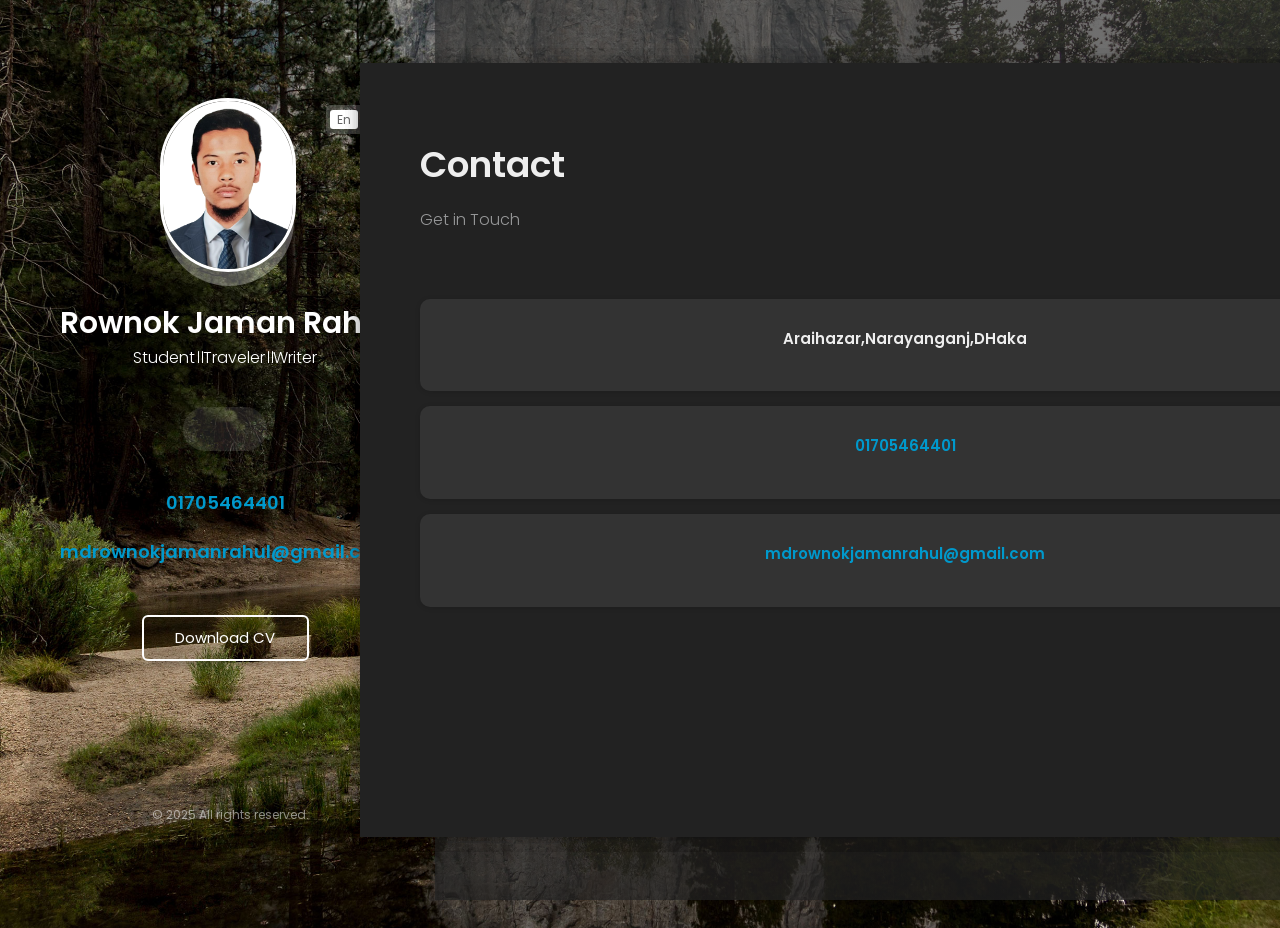
==== index.html @ a985947c "index.html" ====
<!DOCTYPE html>
<html lang="en" class="no-js">
<head>
    <meta charset="UTF-8" />
    <meta http-equiv="X-UA-Compatible" content="IE=edge"> 
    <title>Md Rownok Jaman Rahul</title>
    <meta name="viewport" content="width=device-width, initial-scale=1, maximum-scale=1" />
    <meta name="description" content="CVup - Resume / CV / vCard Template" />
    <meta name="keywords" content="vcard, resposnive, retina, resume, jquery, css3, bootstrap, Material CV, portfolio" />
    <meta name="author" content="lmpixels" />
    <link rel="shortcut icon" href="img/main_photo.jpg">


    <link rel="stylesheet" href="css/reset.css" type="text/css">
    <link rel="stylesheet" href="css/bootstrap-grid.min.css" type="text/css">
    <link rel="stylesheet" href="css/owl.carousel.css" type="text/css">
    <link rel="stylesheet" href="css/magnific-popup.css" type="text/css">
    <link rel="stylesheet" href="css/main.css" type="text/css">
    <link rel="stylesheet" href="css/animations.css" type="text/css">
  </head>

  <body>
    <!-- Animated Background -->
    <div class="lm-animated-bg" style="background-image: url(img/main_bg_3.jpg);"></div>
    <!-- /Animated Background -->

    <!-- Loading animation -->
    <div class="preloader">
      <div class="preloader-animation">
        <div class="dot dot-1"></div>
        <div class="dot dot-2"></div>
        <div class="dot dot-3"></div>
      </div>
      <svg xmlns="http://www.w3.org/2000/svg" version="1.1">
        <defs>
          <filter id="goo">
            <feGaussianBlur in="SourceGraphic" stdDeviation="10" result="blur" />
            <feColorMatrix in="blur" values="1 0 0 0 0  0 1 0 0 0  0 0 1 0 0  0 0 0 21 -7"/>
          </filter>
        </defs>
      </svg>
    </div>
    <!-- /Loading animation -->

    <div class="half-bg"></div>

    <div class="page">
      <div class="page-content">

          <header id="site_header" class="header mobile-menu-hide">
            <div class="header-content">
              <div class="header-lng">
                <ul>
                  <li>
                    <a href="#" class="active">En</a>
                  </li>
                  <li>
                    <a href="#">Fr</a>
                  </li>
                </ul>
              </div>
              <div class="header-photo">
                <img src="img/main_photo.jpg" alt="Alex Smith">
              </div>
              <div class="header-titles">
                <h2>Rownok Jaman Rahul</h2>
                <h4>Student।।Traveler।।Writer </h4>
              </div>
            </div>

            <ul class="main-menu">
              <li>
                <a href="#about-me" class="nav-anim">
                  <span class="menu-icon lnr lnr-user"></span>
                  <span class="link-text">About Me</span>
                </a>
              </li>
              <li>
                <a href="#resume" class="nav-anim">
                  <span class="menu-icon lnr lnr-graduation-hat"></span>
                  <span class="link-text">Resume</span>
                </a>
              </li>
              <li>
                <a href="#portfolio" class="nav-anim">
                  <span class="menu-icon lnr lnr-briefcase"></span>
                  <span class="link-text">Portfolio</span>
                </a>
              </li>
              <li>
                <a href="#blog" class="nav-anim">
                  <span class="menu-icon lnr lnr-book"></span>
                  <span class="link-text">Blog</span>
                </a>
              </li>
              <li>
                <a href="#contact" class="nav-anim">
                  <span class="menu-icon lnr lnr-envelope"></span>
                  <span class="link-text">Contact</span>
                </a>
              </li>
            </ul>

            <div class="social-links">
              <ul>
             <!--  <li><a href="#" target="_blank"><i class="fab fa-twitter"></i></a></li> -->
              <!--  <li><a href="#" target="_blank"><i class="fab fa-linkedin-in"></i></a></li -->
                <li><a href="https://www.facebook.com/mdrownokjamanrahul/" target="_blank"><i class="fab fa-facebook-f"></i></a></li>
                <li><a href="https://www.instagram.com/mdrownokjamanrahul/" target="_blank"><i class="fab fa-instagram"></i></a></li>
              </ul>
            </div>

            <div class="info-list">
              <ul>
                <li>
                <h4><a href="tel:+8801705464401">01705464401</a></h4>

                </li>

                <li>
                  <h4><a href="mailto:mdrownokjamanrahul@gmail.com">mdrownokjamanrahul@gmail.com</a></h4>
                </li>
              </ul>
            </div>

            <div class="header-buttons">
              <a href="https://drive.google.com/file/d/1TTxGotwE-aGkTtwkKngeEOWe4KQcLcqv/view?usp=sharing" target="_blank" class="btn btn-primary">Download CV</a>
            </div>

            <div class="copyrights">© 2025 All rights reserved.</div>
          </header>

          <!-- Mobile Navigation -->
          <div class="menu-toggle">
            <span></span>
            <span></span>
            <span></span>
          </div>
          <!-- End Mobile Navigation -->

          <!-- Arrows Nav -->
          <div class="lmpixels-arrows-nav">
            <div class="lmpixels-arrow-right"><i class="lnr lnr-chevron-right"></i></div>
            <div class="lmpixels-arrow-left"><i class="lnr lnr-chevron-left"></i></div>
          </div>
          <!-- End Arrows Nav -->

          <div class="content-area">
            <div class="animated-sections">

              <!-- About Me Subpage -->
              <section data-id="about-me" class="animated-section">
                <div class="section-content">

                  <div class="row flex-v-align">
                      <div class="col-sm-12 col-md-6 col-lg-6">
                        <div class="home-text hp-left">

                          <div class="owl-carousel text-rotation">                                    
                            <div class="item">
                              <h4>Web Designer</h4>
                            </div>
                            <div class="item">
                              <h4>Backend Developer</h4>
                            </div>
                            <div class="item">
                              <h4>Traveler</h4>
                            </div>
                          </div>

                          <h1>Md Rownok Jaman Rahul</h1>
                          <p>"I am Rahul, a student and a passionate web developer.My ambition is to become a software engineer with a strong foundation in Artificial Intelligence. I aim to use my skills for real-world impact, specifically in the healthcare sector. My father is the managing director of a hospital, and it is my dream to develop this hospital technologically.</p>
                          
                          <div class="home-buttons">
                            <a href="https://drive.google.com/file/d/1TTxGotwE-aGkTtwkKngeEOWe4KQcLcqv/view?usp=sharing" target="_blank" class="btn btn-primary">Download CV</a>
                            <a href="#contact" target="_self" class="btn btn-secondary">Contact</a>
                          </div>
                        </div>
                      </div>

                      <div class="col-sm-12 col-md-6 col-lg-6">
                          <div class="home-photo">
                              <div class="hp-inner" style="background-image: url(img/main_photo_1.jpg);" ></div>
                          </div>
                      </div>
                  </div>

                  <div class="white-space-70"></div>

                  <!-- Fun Facts -->
               <!--  <div class="row">
                    <div class="col-xs-12 col-sm-4">
                      <div class="fun-fact gray-default">
                        <i class="lnr lnr-heart"></i>
                        <h4>Happy Clients</h4>
                        <span class="fun-fact-block-value">578</span>
                        <span class="fun-fact-block-text"></span>
                      </div>
                    </div>

                    <div class="col-xs-12 col-sm-4">
                      <div class="fun-fact gray-default">
                        <i class="lnr lnr-clock"></i>
                        <h4>Working Hours</h4>
                        <span class="fun-fact-block-value">4,780</span>
                        <span class="fun-fact-block-text"></span>
                      </div>
                    </div>

                    <div class="col-xs-12 col-sm-4 ">
                      <div class="fun-fact gray-default">
                        <i class="lnr lnr-star"></i>
                        <h4>Awards Won</h4>
                        <span class="fun-fact-block-value">15</span>
                        <span class="fun-fact-block-text"></span>
                      </div>
                    </div>
                  </div>--> 
                  <!-- End of Fun Facts -->



                  <div class="white-space-70"></div>

                  <!-- Services -->
                  <div class="row">
                    <div class="col-xs-12 col-sm-12">
                      <div class="block-title">
                        <h3>What I Do</h3>
                      </div>
                    </div>
                  </div>

                  <div class="row">
                    <div class="col-xs-12 col-sm-6">
                      <div class="col-inner">
                        <div class="info-list-w-icon">
                          <div class="info-block-w-icon">
                            <div class="ci-icon">
                              <i class="lnr lnr-store"></i>
                            </div>
                            <div class="ci-text">
                              <h4>System Development</h4>
                              <p> I develop secure and scalable systems and applications that improve efficiency and performance. From backend logic to system architecture, I focus on building reliable solutions that support modern digital services.</p>
                            </div>
                          </div>
                          <div class="info-block-w-icon">
                            <div class="ci-icon">
                              <i class="lnr lnr-laptop-phone"></i>
                            </div><div class="ci-text">
                              <h4>Web Design</h4>
                              <p>  I design modern, responsive, and creative websites that work perfectly on all devices. My focus is on clean UI/UX to make websites both attractive and easy to use.</p>
                            </div>
                          </div>
                        </div>
                      </div>
                    </div>

                    <div class="col-xs-12 col-sm-6">
                      <div class="col-inner">
                        <div class="info-list-w-icon">
                          <div class="info-block-w-icon">
                            <div class="ci-icon">
                              <i class="lnr lnr-pencil"></i>
                            </div>
                            <div class="ci-text">
                              <h4>IoT Medical Device Development</h4>
                              <p>I focus on IoT-based healthcare innovation, aiming to develop smart pathology and laboratory devices for hospitals. These systems are designed to monitor, collect, and transmit medical data efficiently, helping improve diagnostic accuracy and healthcare services.</p>
                            </div>
                          </div>
                          <div class="info-block-w-icon">
                            <div class="ci-icon">
                              <i class="lnr lnr-flag"></i>
                            </div><div class="ci-text">
                              <h4>Management</h4>
                              <p> I provide efficient project and business management support to ensure smooth workflows and consistent growth. My approach is organized, goal-oriented, and tailored to achieve results.</p>
                            </div>
                          </div>
                        </div>
                      </div>
                    </div>
                  </div>
                  <!-- End of Services -->

                 <div class="white-space-50"></div> 

                  <!-- Testimonials -->
                 <!-- <div class="row">
                   <div class="col-xs-12 col-sm-12">
                      <div class="block-title">
                        <h3>Testimonials</h3>
                      </div>
                    </div>
                  </div> -->

                  <div class="row">
                    <div class="col-xs-12 col-sm-12">
                      <div class="testimonials owl-carousel">
                        <!-- Testimonial 1 -->
                         <div class="testimonial">
                        <!--  <div class="img">
                            <img src="img/testimonials/testimonial-1.jpg" alt="Alex Smith">
                          </div>
                          <div class="text">
                            <p>Vivamus at molestie dui, eu ornare orci. Curabitur vel egestas dolor. Nulla condimentum nunc sit amet urna tempus finibus. Duis mollis leo id ligula pellentesque, at vehicula dui ultrices.</p>
                          </div>-->

                          <div class="author-info">
                         <!-- <h4 class="author">Julia Hickman</h4>
                            <h5 class="company">Omni Source</h5>-->
                            <div class="icon">
                           <!--   <i class="fas fa-quote-right"></i>-->
                            </div> 
                          </div>
                        </div>
                        <!-- End of Testimonial 1 -->

                        <!-- Testimonial 2 -->
                       <div class="testimonial">
                        <!--  <div class="img">
                            <img src="img/testimonials/testimonial-2.jpg" alt="Alex Smith">
                          </div>
                          <div class="text">
                            <p>Vivamus at molestie dui, eu ornare orci. Curabitur vel egestas dolor. Nulla condimentum nunc sit amet urna tempus finibus. Duis mollis leo id ligula pellentesque, at vehicula dui ultrices.</p>
                          </div> -->

                          <div class="author-info">
                          <!--  <h4 class="author">Robert Watkins</h4>
                            <h5 class="company">Endicott Shoes</h5>-->
                            <div class="icon">
                            <!--   <i class="fas fa-quote-right"></i> -->
                            </div>
                          </div>
                        </div>
                        <!-- End of Testimonial 2 -->

                        <!-- Testimonial 3 -->
                       <div class="testimonial">
                        <!--  <div class="img">
                            <img src="img/testimonials/testimonial-3.jpg" alt="Alex Smith">
                          </div>
                          <div class="text">
                            <p>Vivamus at molestie dui, eu ornare orci. Curabitur vel egestas dolor. Nulla condimentum nunc sit amet urna tempus finibus. Duis mollis leo id ligula pellentesque, at vehicula dui ultrices.</p>
                          </div>-->

                          <div class="author-info">
                          <!-- <h4 class="author">Kristin Carroll</h4>
                            <h5 class="company">Helping Hand</h5>-->
                            <div class="icon">
                           <!--   <i class="fas fa-quote-right"></i> -->
                            </div>
                          </div>
                        </div>
                        <!-- End of Testimonial 3 -->
                      </div>
                    </div>
                  </div>
                  <!-- End of Testimonials -->

                  <div class="white-space-70"></div>

                  <!-- Clients -->
                  <!--   <div class="row">
                    <div class="col-xs-12 col-sm-12">
                      <div class="block-title">
                        <h3>Cilents</h3>
                      </div>
                    </div>
                  </div>

                  <div class="row">
                    <div class="col-xs-12 col-sm-12">
                      <div class="clients owl-carousel">
                        
                        <div class="client-block">
                          <a href="#" target="_blank" title="Logo">
                            <img src="img/clients/client-1.png" alt="Logo">
                          </a>
                        </div>

                        <div class="client-block">
                          <a href="#" target="_blank" title="Logo">
                            <img src="img/clients/client-2.png" alt="Logo">
                          </a>
                        </div>

                        <div class="client-block">
                          <a href="#" target="_blank" title="Logo">
                            <img src="img/clients/client-3.png" alt="Logo">
                          </a>
                        </div>

                        <div class="client-block">
                          <a href="#" target="_blank" title="Logo">
                            <img src="img/clients/client-4.png" alt="Logo">
                          </a>
                        </div>

                        <div class="client-block">
                          <a href="#" target="_blank" title="Logo">
                            <img src="img/clients/client-5.png" alt="Logo">
                          </a>
                        </div>

                        <div class="client-block">
                          <a href="#" target="_blank" title="Logo">
                            <img src="img/clients/client-6.png" alt="Logo">
                          </a>
                        </div>

                        <div class="client-block">
                          <a href="#" target="_blank" title="Logo">
                            <img src="img/clients/client-7.png" alt="Logo">
                          </a>
                        </div>
  
                      </div>
                    </div>
                  </div>-->
                  <!-- End of Clients -->

                  <div class="white-space-70"></div>

                  <!-- Pricing -->
                   <!--    <div class="row">
                    <div class="col-xs-12 col-sm-12">

                      <div class="block-title">
                        <h3>Pricing</h3>
                      </div>
                    </div>
                  </div>

                  <div class="row">
                    <div class=" col-xs-12 col-sm-12 ">
                      <div class="fw-pricing clearfix row">
                        
                        <div class="fw-package-wrap col-md-4 ">
                          <div class="fw-package">
                            <div class="fw-heading-row">
                              <span>Silver</span>
                            </div>
                            
                            <div class="fw-pricing-row">
                              <span>$64</span>
                              <small>per month</small>
                            </div>
                            
                            <div class="fw-button-row">
                              <a href="#" target="_self" class="btn btn-secondary">Free Trial</a>
                            </div>

                            <div class="fw-default-row">Lorem ipsum dolor</div>
                            <div class="fw-default-row">Pellentesque scelerisque</div>
                            <div class="fw-default-row">Morbi eu sagittis</div>
                          </div>
                        </div>
     
                        <div class="fw-package-wrap col-md-4 highlight-col">
                          <div class="fw-package">
                            <div class="fw-heading-row">
                              <span>Gold</span>
                            </div>
                            
                            <div class="fw-pricing-row">
                              <span>$128</span>
                              <small>per month</small>
                            </div>

                            <div class="fw-button-row">
                              <a href="#" target="_self" class="btn btn-primary">Free Trial</a>
                            </div>
                            
                            <div class="fw-default-row">Lorem ipsum dolor</div>
                            <div class="fw-default-row">Pellentesque scelerisque</div>
                            <div class="fw-default-row">Morbi eu sagittis</div>
                            <div class="fw-default-row">Donec non diam</div>
                            <div class="fw-default-row"></div>
                          </div>
                        </div>

                        <div class="fw-package-wrap col-md-4">
                          <div class="fw-package">
                            <div class="fw-heading-row">
                              <span>Platinum</span>
                            </div>
                            
                            <div class="fw-pricing-row">
                              <span>$256</span>
                              <small>per month</small>
                            </div>

                            <div class="fw-button-row">
                              <a href="#" target="_self" class="btn btn-secondary">Free Trial</a>
                            </div>
                            
                            <div class="fw-default-row">Lorem ipsum dolor</div>
                            <div class="fw-default-row">Pellentesque scelerisque</div>
                            <div class="fw-default-row">Morbi eu sagittis</div>
                            <div class="fw-default-row">Donec non diam</div>
                            <div class="fw-default-row">Fusce tempor magna</div>
                            <div class="fw-default-row"></div>
                          </div>
                        </div>

                      </div>
                    </div>
                  </div>-->
                  <!-- End of Pricing -->

                </div>
              </section>
              <!-- End of About Me Subpage -->

              <!-- Resume Subpage -->
              <section data-id="resume" class="animated-section">
                <div class="section-content">
                  <div class="page-title">
                    <h2>Resume</h2>
                    <h4>12 Years Study</h4>
                  </div>

                  <div class="row">
                    <div class="col-xs-12 col-sm-7">

                      <div class="block-title">
                        <h3>Education</h3>
                      </div>
                      
                <!--    <div class="timeline timeline-second-style clearfix">
                        <div class="timeline-item clearfix">
                          <div class="left-part">
                            <h5 class="item-period">2025</h5>
                            <span class="item-company">University of Dhaka </span>
                          </div>
                          <div class="divider"></div>
                          <div class="right-part">
                            <h4 class="item-title">Bachelor's (Honours)</h4>
                            <p>Department: Mass Communication and Journalism (19)<br>
                                                       Session:- 24-25<br>
                                                       Batch:- 104th</p>
                          </div>
                        </div>
                        </div>-->  

                       <div class="timeline timeline-second-style clearfix">
                        <div class="timeline-item clearfix">
                          <div class="left-part">
                            <h5 class="item-period">2024</h5>
                            <span class="item-company">Gopaldi Nazrul Islam Babu College</span>
                          </div>
                          <div class="divider"></div>
                          <div class="right-part">
                            <h4 class="item-title">Science</h4>
                            <p>Studying science at college has strengthened my dream of becoming a Computer Science Engineer. I want to use technology to solve real-world problems and create meaningful impact. My journey in science motivates me to pursue CSE and build innovative solutions for the future.</p>
                          </div>
                        </div>

                        <div class="timeline-item clearfix">
                          <div class="left-part">
                            <h5 class="item-period">2022</h5>
                            <span class="item-company">Kalagachia High School </span>
                          </div>
                          <div class="divider"></div>
                          <div class="right-part">
                            <h4 class="item-title">Science</h4>
                            <p>From my school days, I developed a deep passion for science. Exploring physics, chemistry, and biology inspired me to think critically and understand how the world works. Science taught me curiosity, problem-solving, and discipline—values that still drive me today.</p>
                          </div>
                        </div>
                      </div>

                      <div class="white-space-50"></div>

                     <!--    <div class="block-title">
                        <h3>Experience</h3>
                      </div>

                      <div class="timeline timeline-second-style clearfix">
                        <div class="timeline-item clearfix">
                          <div class="left-part">
                            <h5 class="item-period">2016 - Current</h5>
                            <span class="item-company">Google</span>
                          </div>
                          <div class="divider"></div>
                          <div class="right-part">
                            <h4 class="item-title">Lead Ui/Ux Designer</h4>
                            <p>Praesent dignissim sollicitudin justo, sed elementum quam lacinia quis. Phasellus eleifend tristique posuere. Sed vitae dui nec magna.</p>
                          </div>
                        </div>

                             <div class="timeline-item clearfix">
                             <div class="left-part">
                          <h5 class="item-period">2013 - 2016</h5>
                            <span class="item-company">Adobe</span>
                          </div>
                          <div class="divider"></div>
                          <div class="right-part">
                            <h4 class="item-title">Senior Ui/Ux Designer</h4>
                            <p>Maecenas tempus faucibus rutrum. Duis eu aliquam urna. Proin vitae nulla tristique, ornare felis id, congue libero. Nam volutpat euismod quam.</p>
                          </div>
                        </div>
                        
                        <div class="timeline-item clearfix">
                          <div class="left-part">
                            <h5 class="item-period">2011 - 2013</h5>
                            <span class="item-company">Google</span>
                          </div>
                          <div class="divider"></div>
                          <div class="right-part">
                            <h4 class="item-title">Junior Ui/Ux Designer</h4>
                            <p>Duis mollis nunc quis quam viverra venenatis. Nulla nulla arcu, congue vitae nunc ac, sodales ultricies diam. Nullam justo leo, tincidunt sit amet.</p>
                          </div>
                        </div>
                      </div>-->

                    </div>

                    <!-- Skills & Certificates -->
                    <div class="col-xs-12 col-sm-5">
                      <!-- Design Skills -->
                      <div class="block-title">
                        <h3>Design Skills</h3>
                      </div>

                      <div class="skills-info skills-second-style">
                        <!-- Skill 1 -->
                        <div class="skill clearfix">
                          <h4>Web Design</h4>
                          <div class="skill-value">95%</div>
                        </div>
                        <div class="skill-container skill-1">
                          <div class="skill-percentage"></div>
                        </div>
                        <!-- End of Skill 1 -->
                        
                        <!-- Skill 2 -->
                        <div class="skill clearfix">
                          <h4>Print Design</h4>
                          <div class="skill-value">65%</div>
                        </div>
                        <div class="skill-container skill-2">
                          <div class="skill-percentage"></div>
                        </div>
                        <!-- End of Skill 2 -->
                        
                        <!-- Skill 3 -->
                        <div class="skill clearfix">
                          <h4>Logo Design</h4>
                          <div class="skill-value">80%</div>
                        </div>
                        <div class="skill-container skill-3">
                          <div class="skill-percentage"></div>
                        </div>
                        <!-- End of Skill 3 -->
                        
                        <!-- Skill 4 -->
                        <div class="skill clearfix">
                          <h4>Graphic Design</h4>
                          <div class="skill-value">90%</div>
                        </div>
                        <div class="skill-container skill-4">
                          <div class="skill-percentage"></div>
                        </div>
                        <!-- End of Skill 4 -->

                      </div>
                      <!-- End of Design Skills -->

                      <div class="white-space-10"></div>

                      <!-- Coding Skills -->
                      <div class="block-title">
                        <h3>Coding Skills</h3>
                      </div>

                      <div class="skills-info skills-second-style">
                        <!-- Skill 5 -->
                        <div class="skill clearfix">
                          <h4>JavaScript</h4>
                          <div class="skill-value">95%</div>
                        </div>
                        <div class="skill-container skill-5">
                          <div class="skill-percentage"></div>
                        </div>
                        <!-- End of Skill 5 -->

                        <!-- Skill 6 -->
                        <div class="skill clearfix">
                          <h4>PHP</h4>
                          <div class="skill-value">85%</div>
                        </div>
                        <div class="skill-container skill-6">
                          <div class="skill-percentage"></div>
                        </div>
                        <!-- End of Skill 6 -->
                        
                        <!-- Skill 7 -->
                        <div class="skill clearfix">
                          <h4>HTML/CSS</h4>
                          <div class="skill-value">100%</div>
                        </div>
                        <div class="skill-container skill-7">
                          <div class="skill-percentage"></div>
                        </div>
                        <!-- End of Skill 7 -->
                        
                        <!-- Skill 8 -->
                        <div class="skill clearfix">
                          <h4>Smarty/Twig</h4>
                          <div class="skill-value">75%</div>
                        </div>
                        <div class="skill-container skill-8">
                          <div class="skill-percentage"></div>
                        </div>
                        <!-- End of Skill 8 -->

                        <!-- Skill 9 -->
                        <div class="skill clearfix">
                          <h4>Perl</h4>
                          <div class="skill-value">90%</div>
                        </div>
                        <div class="skill-container skill-9">
                          <div class="skill-percentage"></div>
                        </div>
                        <!-- End of Skill 9 -->
                      </div>
                      <!-- End of Coding Skills -->

                      <div class="white-space-10"></div>

                      <!-- Knowledges -->
                      <div class="block-title">
                        <h3>Knowledges</h3>
                      </div>

                      <ul class="knowledges">
                        <li>Marketing</li>
                        <li>Print</li>
                        <li>Digital Design</li>
                        <li>Social Media</li>
                        <li>Time Management</li>
                        <li>Communication</li>
                        <li>Problem-Solving</li>
                        <li>Social Networking</li>
                        <li>Flexibility</li>
                      </ul>
                      <!-- End of Knowledges -->
                    </div>
                    <!-- End of Skills & Certificates -->
                  </div>

                  <div class="white-space-50"></div>

                  <!-- Certificates -->
                  <div class="row">
                    <div class="col-xs-12 col-sm-12">
                      <div class="block-title">
                        <h3>Certificates</h3>
                      </div>
                    </div>
                  </div>
                  
                  <div class="row">
                    <!-- Certificate 1 -->
                    <div class="col-xs-12 col-sm-6">
                      <div class="certificate-item clearfix">
                        <div class="certi-logo">
                          <img src="img/clients/client-1.png" alt="logo">
                        </div>
                        
                        <div class="certi-content">
                          <div class="certi-title">
                            <h4>Higher Secondary School Certificate</h4>
                          </div>
                          <div class="certi-id">
                            <span>Roll: XXXX</span><br>
                            <span>Reg : XXXX</span>
                          </div>
                          <div class="certi-date">
                            <span>19 December 2024</span>
                          </div>
                          <div class="certi-company">
                            <span></span>
                          </div>
                        </div>
                      </div>
                    </div>
                    <!-- End of Certificate 1 -->

                    <!-- Certificate 2 -->
                    <div class="col-xs-12 col-sm-6">
                      <div class="certificate-item clearfix">
                        <div class="certi-logo">
                          <img src="img/clients/client-1.png" alt="logo">
                        </div>
                        
                        <div class="certi-content">
                          <div class="certi-title">
                            <h4>Secondary School Certificate</h4>
                          </div>
                          <div class="certi-id">
                            <span>Roll: XXXX</span><br>
                            <span>Reg : XXXX</span>
                          </div>
                          <div class="certi-date">
                            <span>19 April 2022</span>
                          </div>
                          <div class="certi-company">
                            <span></span>
                          </div>
                        </div>
                      </div>
                    </div>
                    <!-- End of Certificate 2 -->

                  </div>
                  <!-- End of Certificates -->
                </div>
              </section>
              <!-- End of Resume Subpage -->

              <!-- Portfolio Subpage -->
              <section data-id="portfolio" class="animated-section">
                <div class="section-content">
                  <div class="page-title">
                    <h2>Portfolio</h2>
                    <h4>My Best Works</h4>
                  </div>

                  <div class="row">
                    <div class="col-xs-12 col-sm-12">
                      <!-- Portfolio Content -->
                      <div class="portfolio-content">

                    <!--    <ul class="grid-filters portfolio-filters">
                          <li class="active">
                            <a class="filter btn btn-sm btn-link" data-filter=".category_all">All</a>
                          </li>
                          <li>
                            <a class="filter btn btn-sm btn-link" data-filter=".category_detailed">Detailed</a>
                          </li>
                          <li>
                            <a class="filter btn btn-sm btn-link" data-filter=".category_mockups">Mockups</a>
                          </li>
                          <li>
                            <a class="filter btn btn-sm btn-link" data-filter=".category_soundcloud">SoundCloud</a>
                          </li>
                          <li>
                            <a class="filter btn btn-sm btn-link" data-filter=".category_vimeo-videos">Vimeo Videos</a>
                          </li>
                          <li>
                            <a class="filter btn btn-sm btn-link" data-filter=".category_youtube-videos">YouTube Videos</a>
                          </li>
                        </ul>  -->

                        <!-- Portfolio Grid -->
                        <div class="portfolio-grid two-columns">
                          
                          <figure class="item lbaudio category_all category_soundcloud">
                            <div class="portfolio-item-img">
                              <img src="img/portfolio/1.jpg" alt="SoundCloud Audio" title="" />
                              <a href="https://w.soundcloud.com/player/?url=https%3A//api.soundcloud.com/tracks/221650664&amp;color=%23ff5500&amp;auto_play=false&amp;hide_related=false&amp;show_comments=true&amp;show_user=true&amp;show_reposts=false&amp;show_teaser=true&amp;visual=true" class="lightbox mfp-iframe"></a>
                            </div>

                            <i class="fa fa-volume-up"></i>
                            <h4 class="name"><span>SoundCloud</span> Audio</h4>
                            <span class="category">SoundCloud</span>
                          </figure>

                          <figure class="item standard category_all category_detailed">
                            <div class="portfolio-item-img">
                              <img src="img/portfolio/2.jpg" alt="Media Project 2" title="" />
                              <a href="portfolio-1.html" class="ajax-page-load"></a>
                            </div>

                            <i class="far fa-file-alt"></i>
                            <h4 class="name"><span>Detailed</span> Project 2</h4>
                            <span class="category">Detailed</span>
                          </figure>

                          <figure class="item lbvideo category_all category_vimeo-videos">
                            <div class="portfolio-item-img">
                              <img src="img/portfolio/3.jpg" alt="Vimeo Video 1" title="" />
                              <a href="https://player.vimeo.com/video/158284739" class="lightbox mfp-iframe"></a>
                            </div>

                            <i class="fas fa-video"></i>
                            <h4 class="name"><span>Vimeo</span> Video 1</h4>
                            <span class="category">Vimeo Videos</span>
                          </figure>

                          <figure class="item standard category_all category_detailed">
                            <div class="portfolio-item-img">
                              <img src="img/portfolio/4.jpg" alt="Media Project 1" title="" />
                              <a href="portfolio-1.html" class="ajax-page-load"></a>
                            </div>

                            <i class="far fa-file-alt"></i>
                            <h4 class="name"><span>Detailed</span> Project 1</h4>
                            <span class="category">Detailed</span>
                          </figure>

                          <figure class="item lbimage category_all category_mockups">
                            <div class="portfolio-item-img">
                              <img src="img/portfolio/5.jpg" alt="Mockup Design 1" title="" />
                              <a class="lightbox" href="img/portfolio/full/5.jpg"></a>
                            </div>

                            <i class="far fa-image"></i>
                            <h4 class="name"><span>Mockup</span> Design 1</h4>
                            <span class="category">Mockups</span>
                          </figure>

                          <figure class="item lbvideo category_all category_youtube-videos">
                            <div class="portfolio-item-img">
                              <img src="img/portfolio/6.jpg" alt="YouTube Video 1" title="" />
                              <a href="https://www.youtube.com/embed/bg0gv2YpIok" class="lightbox mfp-iframe"></a>
                            </div>

                            <i class="fas fa-video"></i>
                            <h4 class="name"><span>YouTube</span> Video 1</h4>
                            <span class="category">YouTube Videos</span>
                          </figure>
                        </div>
                      </div>
                      <!-- End of Portfolio Content -->
                    </div>
                  </div>
                </div>
              </section>
              <!-- End of Portfolio Subpage -->

              <!-- Blog Subpage -->
              <section data-id="blog" class="animated-section">
                <div class="section-content">
                  <div class="page-title">
                    <h2>Blog</h2>
                    <h4>My Diary</h4>
                  </div>

                  <div class="row">
                    <div class="col-xs-12 col-sm-12">
                      <ul class="grid-filters blog-filters">
                        <li class="active">
                          <a class="filter btn btn-sm btn-link" data-filter=".category_all">All</a>
                        </li>
                        <li>
                          <a class="filter btn btn-sm btn-link" data-filter=".category_ui">UI</a>
                        </li>
                        <li>
                          <a class="filter btn btn-sm btn-link" data-filter=".category_design">Design</a>
                        </li>
                        <li>
                          <a class="filter btn btn-sm btn-link" data-filter=".category_ecommerce">E-Commerce</a>
                        </li>
                      </ul>

                      <div class="blog-masonry two-columns clearfix">
                        
                        <!-- Blog Post 1 -->
                        <div class="item post-1 category_all category_design">
                          <div class="blog-card">
                            <div class="media-block">
                              <div class="category">
                                <a href="#" title="View all posts in Design">Design</a>
                              </div>
                              <a href="blog-post-1.html">
                                <img src="img/blog/blog_post_1.jpg" class="size-blog-masonry-image-two-c" alt="Why I Switched to Sketch For UI Design" title="" />
                                <div class="mask"></div>
                              </a>
                            </div>
                            <div class="post-info">
                              <div class="post-date">05 Mar 2022</div>
                              <a href="blog-post-1.html">
                                <h4 class="blog-item-title">Why I Switched to Sketch For UI Design</h4>
                              </a>
                            </div>
                          </div>
                        </div>
                        <!-- End of Blog Post 1 -->

                        <!-- Blog Post 2 -->
                        <div class="item post-2 category_all category_ui">
                          <div class="blog-card">
                            <div class="media-block">
                              <div class="category">
                                <a href="#" title="View all posts in WordPress">WordPress</a>
                              </div>
                              <a href="blog-post-1.html">
                                <img src="img/blog/blog_post_2.jpg" class="size-blog-masonry-image-two-c" alt="Best Practices for Animated Progress Indicators" title="" />
                                <div class="mask"></div>
                              </a>
                            </div>
                            <div class="post-info">
                              <div class="post-date">23 Feb 2022</div>
                              <a href="blog-post-1.html">
                                <h4 class="blog-item-title">How to Make a WordPress Plugin Extensible</h4>
                              </a>
                            </div>
                          </div>
                        </div>
                        <!-- End of Blog Post 2 -->

                        <!-- Blog Post 3 -->
                        <div class="item post-1 category_all category_design">
                          <div class="blog-card">
                            <div class="media-block">
                              <div class="category">
                                <a href="#" title="View all posts in Design">Design</a>
                              </div>
                              <a href="blog-post-3.html">
                                <img src="img/blog/blog_post_3.jpg" class="size-blog-masonry-image-two-c" alt="Designing the Perfect Feature Comparison Table" title="" />
                                <div class="mask"></div>
                              </a>
                            </div>
                            <div class="post-info">
                              <div class="post-date">06 Feb 2022</div>
                              <a href="blog-post-1.html">
                                <h4 class="blog-item-title">6 Easy Steps to Better Icon Design</h4>
                              </a>
                            </div>
                          </div>
                        </div>
                        <!-- End of Blog Post 3 -->

                        <!-- Blog Post 4 -->
                        <div class="item post-2 category_all category_ecommerce">
                          <div class="blog-card">
                            <div class="media-block">
                              <div class="category">
                                <a href="#" title="View all posts in E-Commerce">E-Commerce</a>
                              </div>
                              <a href="blog-post-1.html">
                                <img src="img/blog/blog_post_4.jpg" class="size-blog-masonry-image-two-c" alt="An Overview of E-Commerce Platforms" title="" />
                                <div class="mask"></div>
                              </a>
                            </div>
                            <div class="post-info">
                              <div class="post-date">07 Jan 2022</div>
                              <a href="blog-post-1.html">
                                <h4 class="blog-item-title">An Overview of E-Commerce Platforms</h4>
                              </a>
                            </div>
                          </div>
                        </div>
                        <!-- End of Blog Post 4 -->
                      </div>
                    </div>
                  </div>
                </div>


              </section>
              <!-- End of Blog Subpage -->

              <!-- Contact Subpage -->
             <section data-id="contact" class="animated-section">
                <div class="section-content">
                  <div class="page-title">
                    <h2>Contact</h2>
                    <h4>Get in Touch</h4>
                  </div>

                  <div class="row">
                  <!-- Contact Info -->
                      <div class="col-xs-12 col-sm-4">
                      <div class="lm-info-block gray-default">
                        <i class="lnr lnr-map-marker"></i>
                        <h4>Araihazar,Narayanganj,DHaka</h4>
                        <span class="lm-info-block-value"></span>
                        <span class="lm-info-block-text"></span>
                      </div>
                    </div> 

                      <div class="col-xs-12 col-sm-4">
                      <div class="lm-info-block gray-default">
                        <i class="lnr lnr-phone-handset"></i>
                        <h4><a href="tel:+8801705464401">01705464401</a></h4>
                        <span class="lm-info-block-value"></span>
                        <span class="lm-info-block-text"></span>
                      </div>
                    </div>

                      <div class="col-xs-12 col-sm-4">
                      <div class="lm-info-block gray-default">
                        <i class="lnr lnr-envelope"></i>
                        <h4><a href="mailto:mdrownokjamanrahul@gmail.com">mdrownokjamanrahul@gmail.com</a></h4>
                        <span class="lm-info-block-value"></span>
                        <span class="lm-info-block-text"></span>
                      </div>
                    </div>
                    <!-- End of Contact Info -->
                  </div> 

                  <div class="row">
                     <!-- Google Map -->
                    <div class="col-xs-12 col-sm-12">
                      <div class="white-space-20"></div>
                      <!-- Google Map -->
                      <div class="lmpixels-map">
                      <div class="lmpixels-map" style="position:relative; overflow:hidden; padding-bottom:56.25%; height:0;">
                      <iframe src="https://www.google.com/maps/embed?pb=!1m18!1m12!1m3!1d1319.0621763356785!2d90.65309417804957!3d23.791385573464893!2m3!1f0!2f0!3f0!3m2!1i1024!2i768!4f13.1!3m3!1m2!1s0x375435bc38c0f2ab%3A0xee7c4d23256119c0!2sAraihazar!5e1!3m2!1sen!2sbd!4v1748864536004!5m2!1sen!2sbd"
                                  style="position:absolute; top:0; left:0; width:100%; height:100%; border:0;"
                                 allowfullscreen=""
                                 loading="lazy"
                                 referrerpolicy="no-referrer-when-downgrade">
                                  </iframe>
                                  </div>

                      </div>
                    </div>
                    <!-- End of Google Map -->
                  </div>


        <div class="row">
                    <div class="col-xs-12 col-sm-2">
                    </div>
                    <!-- Contact Form -->
                    <div class="col-xs-12 col-sm-8">
                      <div class="white-space-30"></div>
                      <div class="block-title">
                        <h3>How Can I Help You?</h3>
                      </div>

                     <form action="https://formsubmit.co/mdrownokjamanrahul@gmail.com" method="POST">
                    <input type="hidden" name="_template" value="table">
                    

                        <div class="messages"></div>
                        <div class="controls two-columns">
                          <div class="fields clearfix">
                            <div class="left-column">
                              <div class="form-group form-group-with-icon">
                                <input id="form_name" type="text" name="name" class="form-control" placeholder="" required="required" data-error="Name is required.">
                                <label>Full Name</label>
                                <div class="form-control-border"></div>
                                <div class="help-block with-errors"></div>
                              </div>

                              <div class="form-group form-group-with-icon">
                                <input id="form_email" type="email" name="email" class="form-control" placeholder="" required="required" data-error="Valid email is required.">
                                <label>Email Address</label>
                                <div class="form-control-border"></div>
                                <div class="help-block with-errors"></div>
                              </div>

                              <div class="form-group form-group-with-icon">
                                <input id="form_subject" type="text" name="subject" class="form-control" placeholder="" required="required" data-error="Subject is required.">
                                <label>Subject</label>
                                <div class="form-control-border"></div>
                                <div class="help-block with-errors"></div>
                              </div>
                            </div>
                            <div class="right-column">
                              <div class="form-group form-group-with-icon">
                                <textarea id="form_message" name="message" class="form-control" placeholder="" rows="7" required="required" data-error="Please, leave me a message."></textarea>
                                <label>Message</label>
                                <div class="form-control-border"></div>
                                <div class="help-block with-errors"></div>
                              </div>
                            </div>
                          </div>

                          <div class="g-recaptcha" data-sitekey="6LdqmCAUAAAAAMMNEZvn6g4W5e0or2sZmAVpxVqI"></div>
      
                          <input type="submit" class="button btn-send" value="Send message">
                        </div>
                      </form>
                    </div>
                    <!-- End of Contact Form -->
                  </div>

                </div>
              </section>
              <!-- End of Contact Subpage -->
            </div>
          </div>


      </div>
    </div>

    <script data-cfasync="false" src="../../../../cdn-cgi/scripts/5c5dd728/cloudflare-static/email-decode.min.js"></script><script src="js/jquery.min.js"></script>
    <script src="js/modernizr.custom.js"></script>
    <script src="js/animating.js"></script>

    <script src="js/imagesloaded.pkgd.min.js"></script>
    <script src='../../../../../www.google.com/recaptcha/api.js'></script>

    <script src='js/isotope.pkgd.min.js'></script>
    <script src='js/owl.carousel.min.js'></script>
    <script src="js/jquery.magnific-popup.min.js"></script>

    <script src="js/validator.js"></script>
    <script src="js/main.js"></script>
  <script defer src="https://static.cloudflareinsights.com/beacon.min.js/vcd15cbe7772f49c399c6a5babf22c1241717689176015" integrity="sha512-ZpsOmlRQV6y907TI0dKBHq9Md29nnaEIPlkf84rnaERnq6zvWvPUqr2ft8M1aS28oN72PdrCzSjY4U6VaAw1EQ==" data-cf-beacon='{"rayId":"9495de9939f3bc27","version":"2025.5.0","r":1,"serverTiming":{"name":{"cfExtPri":true,"cfEdge":true,"cfOrigin":true,"cfL4":true,"cfSpeedBrain":true,"cfCacheStatus":true}},"token":"94b99c0576dc45bf9d669fb5e9256829","b":1}' crossorigin="anonymous"></script>
</body>
</html>
---- css/main.css ----
/*
* Template Name: CVup - Resume / CV / vCard / Portfolio Template
* Author: LMPixels
* Author URL: http://themeforest.net/user/lmpixels
* Version: 1.2.0
*/

/* ------------------------------------------------------------
1. Fonts
2. Page loadig animation
3. General Styles
4. Header
5. Page Content
6. Elements
7. Single Page (Blog Posts, 404 etc.)
8. Media Queries
9. Pricing
10. Updates
------------------------------------------------------------ */

/* ------------------------------------------------------------
1. Fonts
------------------------------------------------------------ */
/* Google fonts */
@import url('https://fonts.googleapis.com/css?family=Poppins:200,200i,300,300i,400,400i,600,600i');

/* Linear Icons Font */
@import url('fonts/linear-icons-font/style.css');

/* FontAwesome Free Icons Font */
@import url('fonts/fontawesome-free-5.12.1-web/css/all.min.css');


/* ============================================================================= 
2. Page loadig animation
============================================================================= */
.no-js .preloader,
.no-js .preloader-portfolio { 
  display: none;
}

.preloader,
.preloader-portfolio {
  position: fixed;
  left: 0px;
  top: 0px;
  width: 100%;
  height: 100%;
  z-index: 9999;
  background: #222;
}


.preloader-animation {
  width: 200px;
  height: 200px;
  position: absolute;
  top: 50%;
  left: 50%;
  transform: translate(-50%, -50%);
  margin: auto;
  filter: url('#goo');
  animation: rotate-move 2s ease-in-out infinite;
}

.dot { 
  width: 70px;
  height: 70px;
  border-radius: 50%;
  background-color: #000;
  position: absolute;
  top: 0;
  bottom: 0;
  left: 0;
  right: 0;
  margin: auto;
}

.dot-3 {
  background-color: #005359;
  animation: dot-3-move 2s ease infinite, index 6s ease infinite;
}

.dot-2 {
  background-color: #f74d75;
  animation: dot-2-move 2s ease infinite, index 6s -4s ease infinite;
}

.dot-1 {
  background-color: #ffe386;
  animation: dot-1-move 2s ease infinite, index 6s -2s ease infinite;
}

@keyframes dot-3-move {
  20% {transform: scale(1)}
  45% {transform: translateY(-18px) scale(.45)}
  60% {transform: translateY(-90px) scale(.45)}
  80% {transform: translateY(-90px) scale(.45)}
  100% {transform: translateY(0px) scale(1)}
}

@keyframes dot-2-move {
  20% {transform: scale(1)}
  45% {transform: translate(-16px, 12px) scale(.45)}
  60% {transform: translate(-80px, 60px) scale(.45)}
  80% {transform: translate(-80px, 60px) scale(.45)}
  100% {transform: translateY(0px) scale(1)}
}

@keyframes dot-1-move {
  20% {transform: scale(1)}
  45% {transform: translate(16px, 12px) scale(.45)}
  60% {transform: translate(80px, 60px) scale(.45)}
  80% {transform: translate(80px, 60px) scale(.45)}
  100% {transform: translateY(0px) scale(1)}
}

@keyframes rotate-move {
  55% {transform: translate(-50%, -50%) rotate(0deg)}
  80% {transform: translate(-50%, -50%) rotate(360deg)}
  100% {transform: translate(-50%, -50%) rotate(360deg)}
}

@keyframes index {
  0%, 100% {z-index: 3}
  33.3% {z-index: 2}
  66.6% {z-index: 1}
}


/* ------------------------------------------------------------
3. General Styles
------------------------------------------------------------ */
html {
  margin: 0;
  width: 100%;
  height: 100%;
  min-height: 100%;
  overflow: hidden;
}

body {
  background-color: #333;
  margin: 0;
  width: 100%;
  height: 100%;
  min-height: 100%;
  font-size: 15px;
  font-family: 'Poppins', Helvetica, sans-serif;
  line-height: 1.65em;
  overflow: hidden;
  color: #c5c5c5;
  background-repeat: no-repeat;
  background-position: center;
  background-position: 50% 50%;
  background-size: cover;
}

h1, h2, h3, h4, h5, h6 {
  color: #eee;
  font-family: 'Poppins', Helvetica, sans-serif;
  font-weight: 600;
}

h1 {
    font-size: 32px;
}
h2 {
    font-size: 27px;
}
h3 {
    font-size: 21px;
}
h4 {
    font-size: 18px;
}
h5 {
    font-size: 16px;
}
h6 {
    font-size: 14px;
}

a {
  color: #0099cc;
  text-decoration: none;
  -webkit-transition: all 0.3s ease-in-out;
  -moz-transition: all 0.3s ease-in-out;
  -o-transition: all 0.3s ease-in-out;
  -ms-transition: all 0.3s ease-in-out;
  transition: all 0.3s ease-in-out;
}

p {
  margin-bottom: 10px;
}

.clearfix:before,
.clearfix:after {
    content: " ";
    display: table;
}

.clearfix:after {
    clear: both;
}

.page {
  display: block;
  width: 100%;
  height: 100%;
  min-height: 100%;
  padding: 0 125px 0 55px;
  overflow: hidden;
}

.page-content {
  position: relative;
  width: 100%;
  max-width: 1460px;
  min-height: 86vh;
  margin: 7vh auto;
  padding: 0;
  -webkit-backface-visibility: hidden;
  -moz-backface-visibility: hidden;
  backface-visibility: hidden;
}



/* buttons */
.btn-primary,
.btn-secondary,
button,
input[type="button"],
input[type="submit"],
.wp-block-button .wp-block-button__link {
  display: inline-block;
  position: relative;
  padding: .8em 2.1em;
  margin-bottom: .75em;
  margin-right: .25em;
  font-size: 1em;
  line-height: 1.2;
  border: 0;
  outline: 0;
  border: 2px solid #005359;
  color: #fff;
  text-shadow: none;
  background-color: #005359;
  border-radius: 6px;
  cursor: pointer;
  font-family: 'Poppins', Helvetica, sans-serif;
  box-shadow: 0px 10px 10px -8px rgb(0 0 0 / 33%);
  -webkit-transition: all 0.3s ease-in-out;
  -moz-transition: all 0.3s ease-in-out;
  -o-transition: all 0.3s ease-in-out;
  -ms-transition: all 0.3s ease-in-out;
  transition: all 0.3s ease-in-out;
}

.btn-primary:last-child,
.btn-secondary:last-child,
button:last-child,
input[type="button"]:last-child,
input[type="submit"]:last-child,
.wp-block-button .wp-block-button__link:last-child {
  margin-right: 0;
}

.btn-primary:hover,
.btn-primary:focus,
button:hover,
button:focus,
input[type="button"]:hover,
input[type="button"]:focus,
input[type="submit"]:hover,
input[type="submit"]:focus {
  background-color: #fff;
  color: #111;
  border: 2px solid #005359;
}

.btn-secondary {
  border-color: #666;
  background-color: #333;
  box-shadow: 0px 10px 10px -8px rgba(0,0,0,0.33);
  color: #c5c5c5;
}

.btn-secondary:hover,
.btn-secondary:focus {
  color: #fff;
  border-color: #969798;
  background-color: #969798;
}

button.mfp-close:hover,
button.mfp-close:visited,
button.mfp-close:focus,
button.mfp-arrow:hover,
button.mfp-arrow:visited,
button.mfp-arrow:focus {
  border: 0;
}

.animated {
  -webkit-animation-duration: 1s;
  animation-duration: 1s;
  -webkit-animation-fill-mode: both;
  animation-fill-mode: both;
}

.half-bg {
  position: absolute;
  top: 0;
  bottom: 0;
  left: calc(383px + 10%);
  right: 0;
  background: linear-gradient(#333, #222);
  opacity: 0.7;
}

@media only screen and (max-width: 1640px) {
  .half-bg {
    left: calc(380px + 55px);
  }
}

@media only screen and (min-width: 1025px) {
  body::-webkit-scrollbar,
  .animated-section::-webkit-scrollbar,
  .single-page-content::-webkit-scrollbar,
  .header::-webkit-scrollbar,
  .portfolio-page-content::-webkit-scrollbar {
    position: absolute;
    width: 5px;
    margin-left: -5px;
  }
   
  body::-webkit-scrollbar-track,
  .animated-section::-webkit-scrollbar-track,
  .single-page-content::-webkit-scrollbar-track,
  .header::-webkit-scrollbar-track,
  .portfolio-page-content::-webkit-scrollbar-track {
    background-color: #333;
  }
   
  body::-webkit-scrollbar-thumb,
  .animated-section::-webkit-scrollbar-thumb,
  .single-page-content::-webkit-scrollbar-thumb,
  .header::-webkit-scrollbar-thumb,
  .portfolio-page-content::-webkit-scrollbar-thumb {
    background-color: #999;
    outline: 0;

  }
}

.lm-animated-bg {
  position: absolute;
  width: auto;
  height: auto;
  top: -28px;
  left: -28px;
  right: -28px;
  bottom: -28px;
  background-position: center center;
  background-size: cover;
  background-repeat: no-repeat;
  z-index: -1;
}

.vcentered {
  vertical-align: middle;
  width: 100%;
  align-items: center;
  display: flex;
  display: -ms-flexbox;
  -ms-flex-pack: center;
  justify-content: center;
  flex-direction: column;
  height: 100%;
  display: -webkit-box;
  display: -moz-box;
  display: -ms-flexbox;
  display: -webkit-flex;
  display: flex;
  -webkit-box-direction: normal;
  -moz-box-direction: normal;
  -webkit-box-orient: horizontal;
  -moz-box-orient: horizontal;
  -webkit-flex-direction: row;
  -ms-flex-direction: row;
  flex-direction: row;
  -webkit-flex-wrap: wrap;
  -ms-flex-wrap: wrap;
  flex-wrap: wrap;
  -webkit-box-pack: center;
  -moz-box-pack: center;
  -webkit-justify-content: center;
  -ms-flex-pack: center;
  justify-content: center;
  -webkit-align-content: stretch;
  -ms-flex-line-pack: stretch;
  align-content: stretch;
  -webkit-box-align: center;
  -moz-box-align: center;
  -webkit-align-items: center;
  -ms-flex-align: center;
  align-items: center;
  text-align: center;
}

.vcentered .row {
  width: 100%;
}

.title-block {
  position: relative;
  text-align: center;
}

.title-block h2 {
  font-size: 60px;
  line-height: 74px;
  margin: 0;
  text-align: center;
}

.title-block .sp-subtitle {
  color: #969798;
  font-size: 21px;
  font-weight: 300;
  margin: 5px 0;
  text-align: center;
}

.text-rotation {
  display: block;
  width: 100%;
  position: relative;
}

/* Alerts */
.alert {
    position: relative;
    padding: .75rem 1.25rem;
    margin-bottom: 30px;
    border: 1px solid transparent;
    border-radius: .25rem;
}
.alert-success {
    color: #155724;
    background-color: #d4edda;
    border-color: #c3e6cb;
}
.alert-danger {
    color: #721c24;
    background-color: #f8d7da;
    border-color: #f5c6cb;
}
.alert button.close {
    padding: 0;
    background-color: transparent;
    border: 0;
    -webkit-appearance: none;
}
.alert .close {
    float: right;
    font-size: 1.5rem;
    font-weight: 700;
    line-height: 1;
    color: #000;
    text-shadow: 0 1px 0 #fff;
    opacity: .5;
}
.alert .close:focus,
.alert .close:hover {
    color: #000;
    text-decoration: none;
    opacity: .75;
}
/* /Alerts */



/* ------------------------------------------------------------
4. Header
------------------------------------------------------------ */
@media only screen and (min-width: 1025px) {
  .header {
    display: inline-block;
    float: left;
    width: 100%;
    max-width: 380px;
    height: 100%;
    max-height: 80vh;
    min-height: inherit;
    text-align: center;
    padding: 35px 30px 45px;
    overflow: auto;
    background-color: rgba(0,0,0,0.15);
    -webkit-box-shadow: 0 0 20px -5px rgb(0 0 0 / 15%);
    -moz-box-shadow: 0 0 20px -5px rgb(0 0 0 / 15%);
    box-shadow: 0 0 20px -5px rgb(0 0 0 / 15%);
  }

  /* --- Navigation --- */
  ul.main-menu {
    position: absolute;
    padding: 15px 0 115px;
    width: 70px;
    right: -72px;
    background-color: #222;
    z-index: 999;
    list-style: none;
    top: 0;
    bottom: 0;
    -webkit-box-shadow: 0 0 20px -5px rgb(0 0 0 / 15%);
    -moz-box-shadow: 0 0 20px -5px rgb(0 0 0 / 15%);
    box-shadow: 0 0 20px -5px rgb(0 0 0 / 15%);
  }

  ul.main-menu a {
    display: block;
    position: relative;
    color: #969798;
    padding: 10px;
    -webkit-transition: all 0.3s ease-in-out;
    -moz-transition: all 0.3s ease-in-out;
    -o-transition: all 0.3s ease-in-out;
    -ms-transition: all 0.3s ease-in-out;
    transition: all 0.3s ease-in-out;
  }

  ul.main-menu a.active,
  ul.main-menu a:focus,
  ul.main-menu a:hover {
    color: #005359;
  }

  ul.main-menu .menu-icon {
    display: block;
    font-size: 27px;
  }

  ul.main-menu .link-text {
    position: absolute;
    width: auto;
    visibility: hidden;
    opacity: 0;
    color: #c5c5c5;
    padding: 2px 10px;
    background-color: #222;
    white-space: nowrap;
    border: 2px solid #444;
    right: 0;
    top: calc(-50% - 2px);
    border-bottom-left-radius: 5px;
    border-right: 0;
    border-top-left-radius: 5px;
    margin-top: 50%;
    -webkit-transition: all 0.3s ease-in-out;
    -moz-transition: all 0.3s ease-in-out;
    -o-transition: all 0.3s ease-in-out;
    -ms-transition: all 0.3s ease-in-out;
    transition: all 0.3s ease-in-out;
    z-index: 0;
    box-shadow: 0px 10px 10px -8px rgb(0 0 0 / 22%);
  }

  ul.main-menu a:hover .link-text {
    right: 100%;
    visibility: visible;
    opacity: 1;
    border-color: #969798;
  }
  /* --- End Navigation --- */
}

/* --- Language Switcher --- */
.header-lng {
  display: inline-block;
  margin-bottom: 5px;
  margin-top: -8px;
  text-align: right;
  float: right;
}

.header-lng ul {
  display: inline-block;
  padding: 2px 4px;
  list-style: none;
  text-align: right;
  background-color: rgba(255,255,255,0.2);
  border-radius: 5px;
}

.header-lng ul li {
  display: inline-block;
  margin: 0;
  padding: 0;
}

.header-lng ul li a {
  font-size: 12px;
  line-height: 1;
  padding: 1px 7px;
  border-radius: 3px;
  color: #fff;
}

.header-lng ul li a.active {
  background-color: #fff;
  color: #666;
}

.header-lng ul li a:hover,
.header-lng ul li a:focus {
  background-color: #fff;
  color: #666;
}
/* --- End Language Switcher --- */

/* --- Social Links --- */
.social-links {
  margin-bottom: 25px;
  margin-top: 25px;
}

.social-links ul {
  list-style: none;
  display: inline-block;
  background-color: rgba(255,255,255,0.1);
  padding: 3px 15px;
  border-radius: 25px;
}

.social-links ul li {
  display: inline-block;
  margin: 0 0 5px;
}

.social-links ul li a {
  color: #fff;
  border-radius: 20px;
  font-size: 15px;
  padding: 0;
  height: 25px;
  width: 25px;
  display: block;
  line-height: 30px;
  text-align: center;
  opacity: 1;
}

.social-links ul li a:hover {
  opacity: 1;
  color: #111;
}
/* --- End Social Links --- */

/* --- LMPixels Arrow Nav --- */
.lmpixels-arrows-nav {
  position: absolute;
  padding: 10px 0;
  width: 70px;
  right: -72px;
  list-style: none;
  bottom: 0;
  z-index: 999;
}

.lmpixels-arrows-nav div {
  display: block;
  position: relative;
  text-align: center;
  color: #969798;
  padding: 10px;
  font-size: 24px;
  -webkit-transition: all 0.3s ease-in-out;
  -moz-transition: all 0.3s ease-in-out;
  -o-transition: all 0.3s ease-in-out;
  -ms-transition: all 0.3s ease-in-out;
  transition: all 0.3s ease-in-out;
}

.lmpixels-arrows-nav div:hover {
  color: #005359;
  cursor: pointer;
}
/* --- End LMPixels Arrow Nav --- */

.header-photo {
  position: relative;
  width: 130px;
  margin: 0 auto 25px;
  z-index: 1;
}

.header-photo img {
  max-width: 100%;
  background-color: #fff;
  border: 3px solid #fff;
  border-radius: 300px;
}

.header-photo:after {
  position: absolute;
  opacity: 0.3;
  top: 3%;
  left: 3%;
  border-radius: 300px;
  content: '';
  height: calc(100% + 0px);
  width: calc(100% + 0px);
  background-color: #fff;
  z-index: -1;
}

.header-titles h2 {
  font-size: 30px;
  font-weight: 600;
  color: #fff;
  margin: 5px 0 7px;
  line-height: 1.2em;
} 

.header-titles h4 {
  font-size: 16px;
  font-weight: 300;
  color: #fff;
  margin: 5px 0;
  line-height: 1.2em;
}

.header-buttons {
  margin-top: 50px;
}

.header-buttons .btn-primary {
  background-color: rgba(0,0,0,0.12);
  border-color: #fff;
}

.header-buttons .btn-primary:hover,
.header-buttons .btn-primary:focus,
.header-buttons .btn-primary:active {
  background-color: rgba(255,255,255,0.88);
}

.header .copyrights {
  color: #fff;
  width: 380px;
  position: absolute;
  bottom: 0;
  left: 0;
  padding: 5px 10px 15px;
  line-height: 14px;
  font-size: 12px;
  text-align: center;
  opacity: .5;
}

.header .info-list {
  color: #fff;
  font-weight: 300;
}

/* ------------------------------------------------------------
5. Page Content
------------------------------------------------------------ */
.content-area {
  position: absolute;
  right: 0;
  background-color: transparent;
  height: 100%;
  width: 100%;
  max-width: calc(100% - 380px);
}

.animated-sections {
  position: relative;
  height: 100%;
  -webkit-perspective: 1500px;
  -moz-perspective: 1500px;
  perspective: 1500px;
  -webkit-backface-visibility: hidden;
  -moz-backface-visibility: hidden;
  backface-visibility: hidden;
}

.animated-section {
  position: absolute;
  background-color: transparent;
  height: 100%;
  width: 100%;
  padding: 0;
  opacity: 0;
  overflow-x: hidden;
  overflow-y: auto;
  visibility: hidden;
  -webkit-backface-visibility: hidden;
  -moz-backface-visibility: hidden;
  backface-visibility: hidden;
  -webkit-transform: translate3d(0,0,0);
  -moz-transform: translate3d(0,0,0);
  transform: translate3d(0,0,0);
  background-repeat: no-repeat;
  background-position: center;
  background-position: 50% 50%;
  background-size: cover;
  -webkit-box-shadow: 0 0 20px -5px rgb(0 0 0 / 15%);
    -moz-box-shadow: 0 0 20px -5px rgb(0 0 0 / 15%);
    box-shadow: 0 0 20px -5px rgb(0 0 0 / 15%);
}

.section-content {
  background-color: #222;
  padding: 60px;
  position: relative;
  height: auto;
  width: 100%;
  min-width: 100%;
  min-height: 100%;
  -webkit-transform: translate3d(0,0,0);
  -o-transform: translate3d(0,0,0);
  -moz-transform: translate3d(0,0,0);
  transform: translate3d(0,0,0);
  -ms-transform: none;
}

.single-page-content {
  position: absolute;
  background-color: #222;
  height: 100%;
  width: 100%;
  padding: 60px;
  overflow: auto;
}

.section-active,
.no-js .animated-section {
  opacity: 1;
  visibility: visible;
  z-index: 99;
}

/* --- Custom ScrollBar Customization --- */
.ps>.ps__scrollbar-y-rail {
  margin-right: 10px;
  margin-top: 30px;
  margin-bottom: 30px;
  border-radius: 20px;
}

.ps>.ps__scrollbar-y-rail>.ps__scrollbar-y {
  background-color: #b5b6b7;
}

.ps:hover>.ps__scrollbar-y-rail:hover>.ps__scrollbar-y {
    background-color: #005359;
}

.ps>.ps__scrollbar-y-rail {
  width: 12px;
}

.ps>.ps__scrollbar-y-rail:hover>.ps__scrollbar-y, .ps>.ps__scrollbar-y-rail:active>.ps__scrollbar-y,
.ps:hover.ps--in-scrolling.ps--y>.ps__scrollbar-y-rail>.ps__scrollbar-y,
.ps.ps--in-scrolling.ps--y>.ps__scrollbar-y-rail>.ps__scrollbar-y {
    width: 8px;
}
/* --- End Custom ScrollBar Customization --- */

.page-title {
  display: inline-block;
  position: relative;
  padding-right: 25px;
  padding-bottom: 15px;
  margin-bottom: 30px;
}

.page-title h2 {
  position: relative;
  font-size: 36px;
  z-index: 1;
}

.page-title h4 {
  margin-top: 15px;
  color: #969798;
  font-weight: 300;
  font-size: 16px;
}


/* Form controls */
.form-group {
  position: relative;
  margin: 0 0 21.5px;
}
.form-control,
.form-control:focus {
  height: 42px;
}

.form-control,
.form-control:focus,
.has-error .form-control,
.has-error .form-control:focus,
input[type="search"],
input[type="password"],
input[type="text"] {
  position: relative;
  border: 2px solid #444;
  border-radius: 5px;
  display: block;
  font-size: 1em;
  line-height: 1.4;
  margin: 0;
  padding: 10px 25px 10px 12px;
  width: 100%;
  background: 0 0;
  background-color: transparent;
  text-align: left;
  color: inherit;
  -webkit-box-shadow: none;
  -moz-box-shadow: none;
  box-shadow: none;
  outline: none;
  font-family: 'Poppins', Helvetica, sans-serif;
  box-shadow: 0px 10px 10px -8px rgba(0,0,0,.1);
}

textarea.form-control, textarea.form-control:focus {
  height: auto;
}

.form-control ~ .form-control-border {
  content: "";
  position: absolute;
  z-index: -1;
  left: 0;
  right: 100%;
  bottom: 0;
  border-radius: 5px;
  top: 0;
  opacity: 0;
  background: transparent;
  border: 2px solid #005359;
  border-right-width: 0;
  height: 100%;
  -webkit-transition: all 0.3s ease-in-out;
  -moz-transition: all 0.3s ease-in-out;
  -o-transition: all 0.3s ease-in-out;
  -ms-transition: all 0.3s ease-in-out;
  transition: all 0.3s ease-in-out;
}

.form-control:focus ~ .form-control-border {
  left: 0;
  right: 0;
  height: 100%;
  z-index: 1;
  opacity: 1;
  border-right-width: 2px;
}

.has-error .form-control ~ .form-control-border {
  border-color: #ff4c4c;
}

/* Placeholders */
.form-control::-moz-placeholder {
  color: #adadac;
}

.form-control:-ms-input-placeholder {
  color: #adadac;
}

.form-control::-webkit-input-placeholder {
  color: #adadac;
}
/* /Placeholders */

.form-group .help-block {
  position: absolute;
  display: inline-block;
  padding: 0px 5px;
  font-size: 0.93em;
  line-height: 1.75em;
  margin: -2px 0 0 10px;
  color: #fff;
  background: #ff4e4e;
}

.form-group .help-block:after {
  content: " ";
  position: absolute;
  left: 5px;
  bottom: 100%;
  width: 0;
  height: 0;
  border-bottom: 10px solid #ff4e4e;
  border-right: 10px solid transparent;
}
.form-group .help-block:empty {
  display: none;
}

.form-group-with-icon i {
  position: absolute;
  font-size: 16px;
  top: 13px;
  right: 13px;
  color: #d3d3d3;
}

.form-group-with-icon.form-group-focus i {
  color: #005359;
}

.form-group.form-group-w-checkbox {
  padding-top: 0;
  padding-bottom: 8px;
  margin-bottom: 17px;
}

.form-group-with-icon.form-group-w-checkbox {
  padding-top: 8px;
  padding-left: 52px;
  margin-bottom: 25px;
}

.form-group .form-control-checkbox + label,
.form-group.form-group-focus .form-control-checkbox + label {
  position: relative;
  display: inline;
  left: 0;
  top: 0;
  font-size: 1em;
  opacity: 1;
}

.form-group .form-control-checkbox,
.form-group.form-group-focus .form-control-checkbox {
  display: inline-block;
  width: auto;
  height: auto;
  top: 2px;
}

.form-group.form-group-w-checkbox .help-block {
  top: 100%;
  left: 0;
  margin-left: 0;
}

.form-group.form-group-with-icon.form-group-w-checkbox .help-block {
  left: 52px;
}

.form-group label {
  position: absolute;
  top: 10px;
  left: 15px;
  z-index: -1;
  color: #a5a6a7;
  transition: 0.3s;
}

.form-group .form-control:focus ~ label,
.form-group.form-group-focus .form-control ~ label {
  color: #005359;
  top: -20px;
  left: 0;
  z-index: 1;
  font-size: 13px;
}

.form-control, .form-control:focus, .has-error .form-control, .has-error .form-control:focus, input[type="search"], input[type="password"], input[type="text"], .header-search input.form-control {
    -webkit-transform: translateZ(0);
    -moz-transform: translateZ(0);
    transform: translateZ(0);
}
/* /Form controls */




/* ------------------------------------------------------------
6. Elements
------------------------------------------------------------ */
.vcentered .row {
  width: 100%;
}
.flex-v-align {
  vertical-align: middle;
  width: 100%;
  min-height: 100%;
  align-items: center;
  display: flex;
  display: -ms-flexbox;
  -ms-flex-pack: center;
  justify-content: center;
  flex-direction: column;
  height: 100%;
  display: -webkit-box;
  display: -moz-box;
  display: -ms-flexbox;
  display: -webkit-flex;
  display: flex;
  -webkit-box-direction: normal;
  -moz-box-direction: normal;
  -webkit-box-orient: horizontal;
  -moz-box-orient: horizontal;
  -webkit-flex-direction: row;
  -ms-flex-direction: row;
  flex-direction: row;
  -webkit-flex-wrap: wrap;
  -ms-flex-wrap: wrap;
  flex-wrap: wrap;
  -webkit-box-pack: center;
  -moz-box-pack: center;
  -webkit-justify-content: center;
  -ms-flex-pack: center;
  justify-content: center;
  -webkit-align-content: stretch;
  -ms-flex-line-pack: stretch;
  align-content: stretch;
  -webkit-box-align: center;
  -moz-box-align: center;
  -webkit-align-items: center;
  -ms-flex-align: center;
  align-items: center;
  text-align: center;
  margin: 0;
}

.home-photo {
  display: block;
  position: relative;
  width: calc(100% + 150px);
  padding-bottom: calc(100% + 150px);
  margin-top: -100px;
  background-color: #fff;
  border-radius: 1000px;
  border-top-right-radius: 0;
  overflow: hidden;
}

.home-photo .hp-inner {
  background-image: url(https://lmpixels.com/404.shtml);
  background-position: center;
  background-repeat: no-repeat;
  background-size: cover;
  height: auto;
  display: block;
  position: absolute;
  top: 0;
  bottom: 0;
  width: auto;
  left: 0;
  right: 0;
}

.home-text {
  text-align: left;
  padding-right: 20px;
  padding-left: 10px;
}

.home-text h1 {
  font-size: 46px;
  line-height: 54px;
  margin-top: 0;
  margin-bottom: 20px;
}

.home-text h4 {
  font-size: 16px;
  color: #969798;
  font-weight: 300;
  margin-bottom: 5px;
}

.home-buttons {
  margin-top: 27px;
}





.block-title {
  display: inline-block;
  position: relative;
  padding-right: 12px;
  margin-bottom: 25px;
}

.block-title h3 {
  position: relative;
  font-size: 21px;
  z-index: 1;
}

.block-title h3 span {
  color: #005359;
}

.block-title:after {
  position: absolute;
  opacity: 1;
  top: 0;
  right: -1px;
  content: '';
  height: 100%;
  width: 50px;
  max-width: 50%;
  border-radius: 30px;
  background: linear-gradient(90deg, transparent, rgba(255,255,255,0.07) 100%);
  z-index: 0;
}

/* --- White Spaces --- */
.white-space-10 {
  padding-bottom: 10px; 
}

.white-space-20 {
  padding-bottom: 20px; 
}

.white-space-30 {
  padding-bottom: 30px; 
}

.white-space-40 {
  padding-bottom: 40px; 
}

.white-space-50 {
  padding-bottom: 50px; 
}

.white-space-60 {
  padding-bottom: 60px; 
}

.white-space-70 {
  padding-bottom: 70px; 
}

.white-space-80 {
  padding-bottom: 80px; 
}

.white-space-90 {
  padding-bottom: 90px; 
}

.white-space-100 {
  padding-bottom: 100px; 
}
/* --- End White Spaces --- */

/* --- Simple Info List --- */
.info-list ul {
  list-style: none;
  padding: 0;
  margin: 0;
}

.info-list ul li {
  margin-bottom: 10px;
}

.info-list ul li:last-child {
  margin-bottom: 0;
}

.info-list .title {
  color: #005359;
  margin-right: 5px;
  font-weight: 600;
}
/* --- End Simple Info List --- */

/* --- Info block with Icon --- */
.info-block-w-icon {
  margin-bottom: 25px;
}

.info-block-w-icon .ci-text h4 {
  margin: 5px 0;
}

.info-block-w-icon .ci-text p {
    font-size: .95em;
}

.info-block-w-icon .ci-icon {
  display: table-cell;
  width: 54px;
  padding-right: 25px;
}

.info-block-w-icon i {
  position: relative;
  font-size: 42px;
  color: #005359;
  opacity: .7;
}
/* --- End Info block with Icon --- */

/* --- Info Block  --- */
.lm-info-block {
  position: relative;
  text-align: center;
  width: 100%;
  display: block;
  margin: 0 0 15px 0;
  background-color: #333;
  padding: 20px 10px;
  -webkit-box-shadow: none;
  -moz-box-shadow: none;
  box-shadow: none;
  overflow: hidden;
  border-radius: 10px;
  -webkit-transition: all 0.2s ease-in-out;
  -moz-transition: all 0.2s ease-in-out;
  -o-transition: all 0.2s ease-in-out;
  -ms-transition: all 0.2s ease-in-out;
  transition: all 0.2s ease-in-out;
  -webkit-box-shadow: 0px 1px 5px rgb(0 0 0 / 15%);
  -moz-box-shadow: 0px 1px 5px rgb(0 0 0 / 15%);
  -o-box-shadow: 0px 1px 5px rgb(0 0 0 / 15%);
  box-shadow: 0px 1px 5px rgb(0 0 0 / 15%);
}

.lm-info-block i {
  position: relative;
  font-size: 33px;
  color: #005359;
  z-index: 1;
}

.lm-info-block h4 {
  font-size: 15px;
  margin-top: 8px;
}

.lm-info-block .lm-info-block-value {
  font-size: 30px;
  line-height: 30px;
  font-weight: 400;
  display: block;
  margin: 10px 0;
  color: #005359;
}


.lm-info-block .lm-info-block-value:empty {
  margin: 0;
}
/* --- End of Info Block --- */


/* --- Testimonials --- */
.testimonial {
  text-align: center;
  background-color: #333;
  border: 2px solid #333;
  border-radius: 16px;
  margin: 45px 2px 10px;
  padding: 0 25px 15px 25px;
}

.testimonial img {
  max-width: 90px;
  max-height: 90px;
  margin: -45px auto 20px;
  border-radius: 90px;
  box-shadow: 0px 10px 10px -8px rgba(0,0,0,.22);
}

.testimonial .text {
  text-align: left;
  font-style: italic;
}

.testimonial .author-info {
  position: relative;
  text-align: right;
  margin-top: 20px;
}

.testimonial .author-info .icon {
  content: '';
  position: absolute;
  font-size: 28px;
  left: 0;
  top: 8px;
  color: #969798;
  opacity: .5;
}

.testimonial .author-info .author {
  margin: 0;
  font-size: 15px;
}

.testimonial .author-info .company {
  color: #969798;
  font-size: 13px;
  font-weight: 300;
  margin: 0;
}
/* --- End of Testimonials --- */

/* --- Clients --- */
.clients.owl-carousel .client-block {
  padding: 15px;
  margin-bottom: 15px;
}

.client-block {
  text-align: center;
  padding: 5px 0;
  margin-bottom: 30px;
  opacity: .7;
  -webkit-transition: all 0.2s ease-in-out;
  -moz-transition: all 0.2s ease-in-out;
  -o-transition: all 0.2s ease-in-out;
  -ms-transition: all 0.2s ease-in-out;
  transition: all 0.2s ease-in-out;
}
/* --- End of Clients --- */

/* --- Sliders Nav --- */
.testimonials.owl-carousel .owl-nav,
.clients.owl-carousel .owl-nav {
  position: absolute;
  text-align: right;
  right: 0;
  top: -52px;
}

.testimonials.owl-carousel .owl-nav .owl-prev,
.testimonials.owl-carousel .owl-nav .owl-next,
.clients.owl-carousel .owl-nav .owl-prev,
.clients.owl-carousel .owl-nav .owl-next {
  position: relative;
  display: inline-block;
  background-color: #444;
  border-radius: 5px;
  -webkit-transition-duration: 0.2s;
  transition-duration: 0.2s;
  font-family: "Font Awesome 5 Free";
  font-size: 11px;
  font-weight: 900;
  -moz-osx-font-smoothing: grayscale;
  -webkit-font-smoothing: antialiased;
  display: inline-block;
  font-style: normal;
  font-variant: normal;
  text-rendering: auto;
  color: #767778;
}

.testimonials.owl-carousel .owl-nav .owl-prev,
.clients.owl-carousel .owl-nav .owl-prev {
    margin-right: 3px;
}

.testimonials.owl-carousel .owl-nav .owl-prev:before,
.testimonials.owl-carousel .owl-nav .owl-next:before,
.clients.owl-carousel .owl-nav .owl-prev:before,
.clients.owl-carousel .owl-nav .owl-next:before {
  position: relative;
  margin: 2px;
  width: 22px;
  height: 22px;
  line-height: 22px;
  text-align: center;
  display: block;
  cursor: pointer;
  color: inherit;
  z-index: 1;
}

.testimonials.owl-carousel .owl-nav .owl-prev:before,
.clients.owl-carousel .owl-nav .owl-prev:before {
    content: "\f053";
}

.testimonials.owl-carousel .owl-nav .owl-next:before,
.clients.owl-carousel .owl-nav .owl-next:before {
    content: "\f054";
}

.testimonials.owl-carousel .owl-nav .owl-prev:hover,
.testimonials.owl-carousel .owl-nav .owl-next:hover,
.clients.owl-carousel .owl-nav .owl-prev:hover,
.clients.owl-carousel .owl-nav .owl-next:hover {
    background-color: #005359;
    border-color: #005359;
    color: #fff;
}
/* --- End of Sliders Nav --- */


/* --- Timeline (Education & Experience) --- */
.timeline-second-style .timeline-item {
  position: relative;
  display: table;
  table-layout: fixed;
  width: 100%;
  padding-bottom: 15px;
}

.timeline-second-style .timeline-item:last-child {
  padding-bottom: 0;
}


.timeline-second-style .left-part {
  width: 30%;
  display: table-cell;
  padding-right: 25px;
  min-height: 100%;
  text-align: right;
  vertical-align: top;
}

.timeline-second-style .right-part {
  width: 70%;
  display: table-cell;
  padding-left: 25px;
  padding-right: 15px;
  vertical-align: top;
}

.timeline-second-style .right-part p,
.timeline-second-style .right-part p > * {
  font-size: 0.92em;
}

.timeline-second-style .divider {
  position: absolute;
  top: 0;
  left: 30%;
  bottom: 0;
  width: 1px;
  background-color: #333;
}

.timeline-second-style .divider:before {
  content: '';
  display: block;
  position: absolute;
  margin-top: 2px;
  width: 21px;
  height: 21px;
  position: absolute;
  margin-left: -10px;
  border-radius: 12px;
  background-color: #005359;
  opacity: .25;
  z-index: 0;
}

.timeline-second-style .divider:after {
  content: '';
  display: block;
  position: absolute;
  margin-top: 6px;
  width: 13px;
  height: 13px;
  margin-left: -6px;
  background-color: #333;
  border-radius: 10px;
  border: 2px solid #005359;
  z-index: 1;
}

.timeline-second-style .item-title {
  font-size: 16px;
  margin-bottom: 3px;
}

.timeline-second-style .item-period {
  margin: 3px 0;
  font-size: 14px;
  line-height: 1.4em;
}

.timeline-second-style .item-company {
  display: block;
  margin: 0 0 4px;
  font-size: 13px;
  font-weight: 300;
  line-height: 1.45em;
  color: #969798;
}

.timeline-second-style .timeline-item:last-child .right-part {
  padding-bottom: 0;
}

.timeline-second-style .item-logo {
  display: block;
  margin-bottom: 10px;
}

.timeline-second-style .item-logo img {
  max-height: 40px;
}
/* --- End Timeline (Education & Experience) --- */

/* --- Skills --- */
/* Skills Second Style */
.skills-info.skills-second-style {
  margin-bottom: 30px;
}

.skills-info.skills-second-style h4 { 
  font-size: 13px;
  line-height: 1.1em;
  position: relative; 
  float: left;
  margin: 0 0 4px;
}

.skills-second-style .skill-container {
  position: relative;
  display: inline-block;
  background-color: #333;
  -moz-border-radius: 8px;
  -webkit-border-radius: 8px;
  border-radius: 8px;
  -webkit-box-sizing: border-box;
  -moz-box-sizing: border-box;
  box-sizing: border-box;
  height: 6px;
  margin-bottom: 8px;
  width: 100%;
}

.skills-second-style .skill-container:before {
  content: '';
  position: absolute;
  background-color: #005359;
}

.skills-second-style .skill-value {
  font-size: 11px;
  line-height: 1.1em;
  position: relative;
  float: right;
  margin: 0 0 4px;
  color: #969798;
}

.skills-second-style .skill-percentage {
  background-color: #005359;
  -moz-border-radius: 9px;
  -webkit-border-radius: 9px;
  border-radius: 9px;
  height: 6px;
  padding: 0;
}

/* --- Skills Values --- */
.skills-second-style .skill-container.skill-1 .skill-percentage {
  width: 95%;
}

.skills-second-style .skill-container.skill-2 .skill-percentage {
  width: 65%;
}

.skills-second-style .skill-container.skill-3 .skill-percentage {
  width: 80%;
}

.skills-second-style .skill-container.skill-4 .skill-percentage {
  width: 90%;
}

.skills-second-style .skill-container.skill-5 .skill-percentage {
  width: 95%;
}

.skills-second-style .skill-container.skill-6 .skill-percentage {
  width: 85%;
}

.skills-second-style .skill-container.skill-7 .skill-percentage {
  width: 100%;
}

.skills-second-style .skill-container.skill-8 .skill-percentage {
  width: 75%;
}

.skills-second-style .skill-container.skill-9 .skill-percentage {
  width: 90%;
}

/* --- End of Skills Values --- */

/* Animate skills on subpage load */
.pt-page .skills-second-style .skill-percentage,
.pt-page .skills-second-style .skill-value {
  -webkit-transition: all 2s ease-in-out;
  -moz-transition: all 2s ease-in-out;
  -o-transition: all 2s ease-in-out;
  -ms-transition: all 2s ease-in-out;
  transition: all 2s ease-in-out;
}
.js .subpages:not(.one-page-layout) .pt-page:not(.pt-page-current) .skills-second-style .skill-percentage {
  width: 0 !important;
}

.js .subpages:not(.one-page-layout) .pt-page:not(.pt-page-current) .skills-second-style .skill-value {
  left: 26px !important;
}
/* /Skills Second Style */

/* --- End of Skills --- */

/* --- Knowledges --- */
.knowledges {
  list-style: none;
}

.knowledges li {;
  display: inline-block;
  background-color: #005359;
  border-radius: 25px;
  color: #fff;
  padding: 1px 12px;
  margin: 3px 0px;
  font-size: 13px;
}
/* --- End of Knowledges --- */

/* --- Certificates --- */
.certificate-item {
  position: relative;
  display: table;
  table-layout: fixed;
  width: 100%;
  border-radius: 8px;
  margin-bottom: 20px;
  -webkit-transition: all 2s ease-in-out;
  -moz-transition: all .2s ease-in-out;
  -o-transition: all .2s ease-in-out;
  -ms-transition: all .2s ease-in-out;
  transition: all .2s ease-in-out;
  -webkit-box-shadow: 0px 1px 5px rgb(0 0 0 / 20%);
  -moz-box-shadow: 0px 1px 5px rgb(0 0 0 / 20%);
  -o-box-shadow: 0px 1px 5px rgb(0 0 0 / 20%);
  box-shadow: 0px 1px 5px rgb(0 0 0 / 20%);
}

.certi-logo {
  display: table-cell;
  width: 120px;
  height: 100%;
  background-color: #333;
  padding: 25px;
  vertical-align: middle;
  border-top-left-radius: 6px;
  border-bottom-left-radius: 6px;
}

.certi-logo img {
  display: block;
  max-width: 100%;
}

.certi-content {
  display: table-cell;
  width: 100%;
  padding: 20px 25px;
  vertical-align: middle;
}

.certi-title h4 {
  font-size: 16px;
  margin: 0 0 5px;
}

.certi-id {
  font-size: .9em;
  color: #777;
}

.certi-date {
  font-size: .7em;
  color: #777;
  opacity: .7;
}
/* --- End of Certificates --- */

/* --- Fun Facts --- */
.fun-fact {
  position: relative;
  text-align: right;
  width: 100%;
  display: block;
  margin: 0 0 15px;
  background: #333;
  padding: 20px;
  border-radius: 10px;
  -webkit-box-shadow: none;
  -moz-box-shadow: none;
  overflow: hidden;
  -webkit-box-shadow: 0px 1px 5px rgb(0 0 0 / 15%);
  -moz-box-shadow: 0px 1px 5px rgb(0 0 0 / 15%);
  -o-box-shadow: 0px 1px 5px rgb(0 0 0 / 15%);
  box-shadow: 0px 1px 5px rgb(0 0 0 / 15%);
  -webkit-transition: all 0.2s ease-in-out;
  -moz-transition: all 0.2s ease-in-out;
  -o-transition: all 0.2s ease-in-out;
  -ms-transition: all 0.2s ease-in-out;
  transition: all 0.2s ease-in-out;
}

.fun-fact:hover {
  -webkit-transform: translateY(-5px);
  -ms-transform: translateY(-5px);
  -o-transform: translateY(-5px);
  transform: translateY(-5px);
  -webkit-box-shadow: 0 12px 17px rgba(0, 0, 0, 0.12);
  -moz-box-shadow: 0 12px 17px rgba(0, 0, 0, 0.12);
  -o-box-shadow: 0 12px 17px rgba(0, 0, 0, 0.12);
  box-shadow: 0 12px 17px rgba(0, 0, 0, 0.12);
}

.fun-fact.gray-bg {
  background-color: #fcfcfc;
}

.fun-fact h4 {
  font-size: 16px;
  margin: 5px 0 0;
}

.fun-fact i {
  position: absolute;
  font-size: 78px;
  color: #005359;
  margin-bottom: 0;
  width: 78px;
  height: 78px;
  left: -27px;
  bottom: auto;
  top: auto;
  opacity: 0.2;
}

.fun-fact .lm-info-block {
  font-size: 24px;
  font-weight: 400;
  display: block;
  margin: 10px 0;
  color: #005359;
}

.fun-fact-block-value {
  color: #969798;
  font-size: 36px;
  line-height: 50px;
  display: block;
  margin: 0;
}

.fun-fact-block-text {
  display: block;
}
/* --- End of Fun Facts --- */

/* --- Contact Form --- */
.controls.two-columns .left-column {
  width: 47%;
  float: left;
  margin-right: 3%;
}

.controls.two-columns .right-column {
  width: 50%;
  float: right;
}

.g-recaptcha {
  margin-bottom: 20px;
}
/* --- End of Contact Form --- */

/* --- Portfolio --- */
.grid-filters {
  margin-bottom: 30px;
}

.grid-filters li {
  display: inline-block;
  margin-right: 15px;
  font-size: 13px;
  opacity: 0.7;
}

.grid-filters li.active {
  opacity: 1;
}

.grid-filters li a {
  color: #969798;
  cursor: pointer;
}

.portfolio-grid {
  margin-left: -7px;
  margin-right: -7px;
}

.portfolio-grid figure {
  width: 33.33333%;
  float: left;
  padding: 7px;
  position: relative;
  overflow: hidden;
}

.portfolio-grid.one-column figure {
  width: 100%;
}

.portfolio-grid.two-columns figure {
  width: 50%;
}

.portfolio-grid.three-columns figure {
  width: 33.33333%;
}

.portfolio-grid.four-columns figure {
  width: 25%;
}

.portfolio-grid.five-columns figure {
  width: 20%;
}

.portfolio-grid img {
  position: relative;
  display: block;
  width: 100%;
}

.portfolio-grid figure a,
.portfolio-rid figure img {
  display: block;
  position: relative;
}

.portfolio-grid figure img {
  -webkit-transition: all 0.3s ease-in-out;
  -moz-transition: all 0.3s ease-in-out;
  -o-transition: all 0.3s ease-in-out;
  -ms-transition: all 0.3s ease-in-out;
  transition: all 0.3s ease-in-out;
}

.portfolio-grid figure:hover img {
  transform: scale(1.1);
}

.portfolio-grid figure a {
  position: absolute;
  top: 0;
  bottom: 0;
  right: 0;
  left: 0;
  z-index: 3;
}

.portfolio-item-img {
  position: relative;
  overflow: hidden;
}

.portfolio-grid figure .portfolio-item-img:after {
  content: '';
  position: absolute;
  background-color: rgba(0,0,0,.75);
  top: 0;
  right: 0;
  bottom: 0;
  left: 0;
  opacity: 0;
  -webkit-transition: all 0.4s ease-in-out;
  -moz-transition: all 0.4s ease-in-out;
  -o-transition: all 0.4s ease-in-out;
  -ms-transition: all 0.4s ease-in-out;
  transition: all 0.4s ease-in-out;
}

.portfolio-grid figure:hover .portfolio-item-img:after {
  opacity: 1;
}

.portfolio-item-desc {
  margin-top: 12px;
}

.portfolio-item-desc h4 {
  margin-bottom: 0;
}

.portfolio-item-desc small {
  color: #969798;
}

.portfolio-grid figure i {
  display: none;
  position: absolute;
  top: 15px;
  right: 15px;
  font-size: 16px;
  opacity: 0;
  width: 30px;
  height: 30px;
  background-color: #fff;
  color: #005359;
  text-align: center;
  line-height: 30px;
  -webkit-transition: all 0.3s ease-in-out;
  -moz-transition: all 0.3s ease-in-out;
  -o-transition: all 0.3s ease-in-out;
  -ms-transition: all 0.3s ease-in-out;
  transition: all 0.3s ease-in-out;
}

.portfolio-grid figure .name {
  display: block;
  padding: 2px 7px;
  font-size: 1.2em;
  font-weight: 300;
  color: #fff;
  position: absolute;
  bottom: 20px;
  left: 20px;
  opacity: 0;
  -webkit-transition: all 0.2s ease-in-out;
  -moz-transition: all 0.2s ease-in-out;
  -o-transition: all 0.2s ease-in-out;
  -ms-transition: all 0.2s ease-in-out;
  transition: all 0.2s ease-in-out;
  -webkit-transform: translate3d(50%, 0%, 0);
  transform: translate3d(50%, 0%, 0);
}

.portfolio-grid figure .name span {
  font-weight: 600;
}

.portfolio-grid figure .category {
  display: inline-block;
  padding: 2px 7px;
  color: #fff;
  font-size: 11px;
  line-height: 1.2em;
  top: 20px;
  right: 20px;
  position: absolute;
  opacity: 0;
  -webkit-transition: all 0.2s ease-in-out;
  -moz-transition: all 0.2s ease-in-out;
  -o-transition: all 0.2s ease-in-out;
  -ms-transition: all 0.2s ease-in-out;
  transition: all 0.2s ease-in-out;
  -webkit-transform: translate3d(-50%, 0%, 0);
  transform: translate3d(-50%, 0%, 0);
}

.portfolio-grid figure:hover i,
.portfolio-grid figure:hover .name,
.portfolio-grid figure:hover .category {
  opacity: 1;
}

.portfolio-grid figure:hover .name {
-webkit-transform: translate3d(0%, 0%, 0);
  transform: translate3d(0%, 0%, 0);
  -webkit-transition-delay: 0.2s;
  transition-delay: 0.2s;
}

.portfolio-grid figure:hover .category {
-webkit-transform: translate3d(0%, 0%, 0);
  transform: translate3d(0%, 0%, 0);
  -webkit-transition-delay: 0.2s;
  transition-delay: 0.2s;
}
/* --- End of Portfolio --- */

/* --- Blog --- */
.blog-masonry {
  margin: 0 -1em 1.8em;
}

.blog-masonry.one-column .item {
  width: 100%;
  padding: 0 1em 2em;
}

.blog-masonry.two-columns .item {
  width: 50%;
  float: left;
  padding: 0 1em 2em;
}

.blog-masonry.three-columns .item {
  width: 33.333333%;
  float: left;
  padding: 0 1em 2em;
}

.blog-card {
  display: block;
  position: relative;
  padding: 0;
  background: #333;
  box-shadow: 0px 1px 5px rgb(0 0 0 / 15%);
}

.blog-card .post-image {
  width: 100%;
  margin: 0;
}

.blog-card .media-block {
  overflow: hidden;
}

.blog-card .media-block img {
  -webkit-transition: all .3s ease-in-out;
  -moz-transition: all .3s ease-in-out;
  -o-transition: all .3s ease-in-out;
  -ms-transition: all .3s ease-in-out;
  transition: all .3s ease-in-out;
}

.blog-card .media-block:hover img {
  transform: scale(1.1);
}

.blog-card .post-without-f-image {
  padding-bottom: 46.875%;
  width: 100%;
  background-color: #eee;
}

.blog-card .post-info {
  padding: 1em 1.4em 1.4em;
  border-top: 0;
}

.blog-card .blog-item-title {
  margin: 5px 0 0 0;
}

.blog-card .post-meta {
  padding: 1em;
  margin: 0;
}

.blog-card .category a {
  position: absolute;
  top: 10px;
  left: 10px;
  background: #333;
  padding: 2px 7px;
  line-height: 1.2em;
  font-size: 11px;
  color: #c5c5c5;
  z-index: 3;
}

.blog-card .post-date {
  display: inline-block;
  color: #969798;
  font-size: 11px;
  line-height: 1.1em;
  font-weight: 300;
}

.blog-card .media-block {
  position: relative;
}

.sticky-badge {
  position: absolute;
  background-color: #fff;
  right: 10px;
  top: 10px;
  font-size: 12px;
  padding: 0;
  width: 18px;
  height: 18px;
  text-align: center;
  line-height: 18px;
  color: #969798;
  z-index: 3;
}

.blog-card .media-block a .mask {
  position: absolute;
  background: #4f565e;
  background: rgba(0,0,0,.12);
  display: inline-block;
  font-family: 'Linearicons-Free';
  font-style: normal;
  font-weight: normal;
  font-variant: normal;
  text-transform: none;
  line-height: 1;
  -webkit-font-smoothing: antialiased;
  -moz-osx-font-smoothing: grayscale;
  width: 100%;
  left: 0;
  bottom: 0;
  top: 0;
  opacity: 0;
  visibility: hidden;
  -webkit-transition: all 0.2s ease-in-out;
  -moz-transition: all 0.2s ease-in-out;
  -o-transition: all 0.2s ease-in-out;
  -ms-transition: all 0.2s ease-in-out;
  transition: all 0.2s ease-in-out;
}

.blog-card .media-block a .mask:after {
  position: absolute;
  left: 50%;
  top: 50%;
  margin: -22px 0 0 -22px;
  width: 44px;
  line-height: 44px;
  font-size: 44px;
  text-align: center;
  content: "\e828";
  color: #fff;
}

.blog-card .media-block:hover a .mask {
  visibility: visible;
  opacity: 1;
}

.blog-card ul.category li a {
  color: #969798;
  font-size: 12px;
  font-weight: 300;
}

.blog-card .post-meta .item, .post-meta .item a {
  color: #a6a6a6;
}
/* --- End of Blog --- */



/* --- Detailed Portfolio Page --- */
.page-ajax-loaded {
  position: fixed;
  background-color: #fff;
  padding: 0;
  top: 0;
  bottom: 0;
  right: 0;
  left: 0;
  z-index: 9999;
  overflow: hidden;
}

.page-ajax-loaded:empty {
  display: none !important;
}

.ajax-page-content {
  height: 100%;
  overflow: auto;
  background-color: #222;
}

.ajax-page-wrapper {
  max-width: 1170px;
  margin: 0 auto;
  padding: 20px 60px 50px;
}

.ajax-page-nav {
  text-align: right;
}

.ajax-page-nav > div.nav-item {
  position: relative;
  display: inline-block;
  margin: 0 3px;
}

.ajax-page-nav > div.nav-item a {
  display: inline-block;
  height: 40px;
  width: 40px;
  text-align: center;
  color: #c5c5c5;
  background-color: #444;
}

.ajax-page-nav > div.nav-item a:hover {
  background-color: #005359;
  color: #fff;
}

.ajax-page-nav > div.nav-item a i {
  line-height: 40px;
  font-size: 22px;
}

.ajax-page-title {
  padding-top: 20px;
  padding-bottom: 30px;
  text-align: left;
}

.ajax-page-title h1 {
  display: inline-block;
  margin: 0;
}

.portfolio-block {
  padding-top: 30px;
}

.ajax-page-page-content img {
  max-width: 100%;
}

.portfolio-page-video,
.portfolio-page-carousel,
.portfolio-page-image {
  position: relative;
  width: 100%;
  margin-bottom: 20px;
}

.project-description {
  display: block;
  position: relative;
  padding: 20px 25px 25px;
  border-left: 2px solid #333;
}

.project-description .block-title {
  margin-bottom: 15px;
}

.ajax-page-wrapper .block-title h3 {
  font-size: 18px;
}

.project-general-info {
  list-style: none;
  padding: 0;
  margin: 0 0 15px;
}

.project-general-info li {
  margin : 0 0 10px;
}

.project-general-info .fa {
  color: #005359;
  margin-right: 5px;
}

.project-general-info p {
  margin: 0;
}

.share-buttons {
  display: block;
  margin: 25px 0 0;
}

.share-buttons a {
  display: inline-block;
  margin: 0 3px 0 0;
  padding: 0;
  width: 28px;
  height: 28px;
  color: #969798;
  background-color: #444;
  text-align: center;
  border-radius: 0;
}

.portfolio-page-content .share-buttons a {
  margin: 0 7px 0 0;
}

.share-buttons a:hover {
  color: #fff;
  background-color: #005359;
}

.share-buttons a:last-child {
  margin-right: 0;
  border-radius: 0;
}

.share-buttons a i {
  font-size: 14px;
  line-height: 26px;
}

/* Tags Block */
.tags-block {
  margin: 25px 0 0;
}

.tags {
  list-style: none;
  margin: 0;
  padding: 0;
}

.tags > li {
  display: inline-block;
}

.tags a {
  display: inline-block;
  font-size: 12px;
  line-height: 1.5em;
  color: #c5c5c5;
  padding: 2px 7px;
  background-color: #444;
  border-radius: 3px;
  margin: 3px 2px 2px;
}

.tags a:first-child {
  margin-left: 0;
}
/* /Tags Block */

.embed-responsive {
  position: relative;
  display: block;
  width: 100%;
  padding: 0;
  overflow: hidden;
}

.embed-responsive-16by9:before {
  padding-top: 56.25%;
}

.embed-responsive-21by9:before{
  padding-top: 42.857143%;
}

.embed-responsive-4by3:before{
  padding-top: 75%;
}

.embed-responsive-1by1:before{
  padding-top:100%;
}

.embed-responsive::before {
  display: block;
  content: "";
}

.embed-responsive .embed-responsive-item, .embed-responsive embed, .embed-responsive iframe, .embed-responsive object, .embed-responsive video {
    position: absolute;
    top: 0;
    bottom: 0;
    left: 0;
    width: 100%;
    height: 100%;
    border: 0;
}

/* Portfolio Carousel */
.portfolio-page-carousel {
  overflow: hidden;
}

.portfolio-page-carousel .owl-nav {
  position: absolute;
  top: 50%;
  width: 100%;
  margin-top: -20px;
  text-align: center;
  -webkit-tap-highlight-color: transparent;
}

.portfolio-page-carousel .owl-nav [class*='owl-'] {
  color: #9e9e9e;
  margin: 0;
  padding: 4px 7px;
  background: #444;
  display: inline-block;
  cursor: pointer;
  -webkit-transition: all 0.3s ease-in-out;
  -moz-transition: all 0.3s ease-in-out;
  -o-transition: all 0.3s ease-in-out;
  -ms-transition: all 0.3s ease-in-out;
  transition: all 0.3s ease-in-out;
  font-family: "Font Awesome 5 Free";
  font-size: 24px;
  font-weight: 900;
  line-height: 30px;
  -moz-osx-font-smoothing: grayscale;
  -webkit-font-smoothing: antialiased;
  display: inline-block;
  font-style: normal;
  font-variant: normal;
  text-rendering: auto;
}

.portfolio-page-carousel .owl-nav [class*='owl-']:before {
  display: block;
}

.portfolio-page-carousel .owl-nav .owl-prev {
  position: absolute;
  margin-left: -50px;
  left: 0;
}

.portfolio-page-carousel:hover .owl-nav .owl-prev {
  margin-left: 0;
}

.portfolio-page-carousel .owl-nav .owl-next {
  position: absolute;
  margin-right: -50px;
  right: 0;
}

.portfolio-page-carousel:hover .owl-nav .owl-next {
  margin-right: 0;
}

.portfolio-page-carousel .owl-nav .owl-prev:before {
  content: "\f053";
}

.portfolio-page-carousel .owl-nav .owl-next:before {
  content: "\f054";
}

.portfolio-page-carousel .owl-dots {
  display: inline-block;
  position: absolute;
  bottom: 0;
  right: 0;
  margin: 0 10px 5px;
  text-align: center;
  -webkit-tap-highlight-color: transparent;
}

.portfolio-page-carousel .owl-dots .owl-dot {
  display: inline-block;
}

.portfolio-page-carousel .owl-dots .owl-dot.active span, .portfolio-page-carousel .owl-dots .owl-dot:hover span {
  background: #9e9e9e;
}

.portfolio-page-carousel .owl-dots .owl-dot span {
  width: 12px;
  height: 12px;
  margin: 5px;
  background: #eee;
  border: 1px solid #9e9e9e;
  display: block;
  -webkit-backface-visibility: visible;
  transition: opacity 200ms ease;
  border-radius: 30px;
}
/* Portfolio Carousel */


/* Google Map */
.lmpixels-map {
  width: 100%;
  margin: 0;
}

.lmpixels-map iframe {
  height: 120px;
  max-width: 100%;
  width: 100%;
  margin: 0;
  line-height: 1;
  border: none;
}
/* / Google Map */


/* ------------------------------------------------------------
7. Single Page (Blog Posts, 404 etc.)
------------------------------------------------------------ */
.post-thumbnail {
  background: #b2b2b2;
  display: block;
  position: relative;
  width: 100%;
  z-index: 0;
}

.single-page-content .post-content {
  position: relative;
  margin-top: -70px;
  margin-left: 40px;
  margin-right: 40px;
  padding-left: 30px;
  padding-right: 30px;
  padding-bottom: 20px;
  background-color: #252525;
  z-index: 1;
}

.entry-header {
  position: relative;
  z-index: 1;
  padding: 5px 0 0;
}

.entry-header .entry-meta {
  color: #9e9e9e;
  margin: 15px 0;
  font-size: 13px;
}

.entry-meta a {
  color: #969798;
}

.entry-title {
  font-size: 32px;
  line-height: 1.3;
  margin: 15px 0 15px 0;
}

.entry-meta.entry-meta-bottom {
  display: inline-block;
  width: 100%;
  padding: 0 10px;
  margin: 30px 0 0;
}

.entry-meta.entry-meta-bottom .date-author {
  display: inline-block;
  font-size: 0.9em;
  line-height: 28px;
  margin: 5px 0;
}

.entry-meta.entry-meta-bottom .share-buttons {
  display: inline-block;
  margin: 5px 0;
}

.entry-meta.entry-meta-bottom .share-buttons {
  display: inline-block;
  margin: 5px 0;
}

.entry-meta-bottom .entry-share {
  float: right;
}

.entry-meta.entry-meta-bottom .date-author > span:after {
  content: '';
  height: 14px;
  line-height: 1em;
  display: inline-block;
  margin: 0 6px 0 9px;
  background-color: #e5e5e5;
  width: 1px;
  top: 2px;
  position: relative;
}

.entry-meta.entry-meta-bottom .date-author > span:last-child:after,
.entry-meta.entry-meta-bottom .date-author > span:first-child:last-child:after {
  display: none;
}

.post-tags {
  margin: 30px 0;
  text-align: left;
}

blockquote {
  padding: 15px 20px;
  margin: 20px 0;
  font-size: 1em;
  border-left: 2px solid #555;
  font-style: italic;
}


/* ------------------------------------------------------------
8. Media Queries
------------------------------------------------------------ */
@media only screen and (max-width: 1280px) {
 .page {
    padding-left: 30px;
 }

 .header {
    max-width: 330px;
  }

  .content-area {
    max-width: calc(100% - 330px);
  }
}

@media only screen and (min-width: 1025px) {
  .menu-toggle {
    display: none;
  }
}

@media only screen and (max-width: 1024px) {
  .half-bg {
    display: none;
  }

  .lm-animated-bg {
    background-position: center center !important;
    top: 0;
    bottom: 0;
    right: 0;
    left: 0;
  }

  .header {
    position: absolute;
    width: 100%;
    max-width: 330px;
    top: 0;
    right: 0;
    bottom: 0;
    background-color: #222;
    z-index: 99;
    padding: 30px 30px 10px 30px;
    text-align: center;
    opacity: 1;
    visibility: visible;
    overflow: auto;
    -webkit-transition: all .25s ease-in-out;
    -moz-transition: all .25s ease-in-out;
    -o-transition: all .25s ease-in-out;
    -ms-transition: all .25s ease-in-out;
    transition: all .25s ease-in-out;
    -webkit-box-shadow: 0px 1px 8px rgb(0 0 0 / 15%);
    -moz-box-shadow: 0px 1px 8px rgb(0 0 0 / 15%);
    -o-box-shadow: 0px 1px 8px rgb(0 0 0 / 15%);
    box-shadow: 0px 1px 8px rgb(0 0 0 / 15%);
  }

  .header .copyrights {
    right: 0;
    width: 100%;
    position: relative;
    margin-top: 30px;
  }

  .header .info-list,
  .header-buttons {
    display: none;
  }

  .header-lng {
    float: left;
  }

  .header-lng ul {
    background-color: #333;
  }

  .header-lng ul li a {
    color: #888;
  }

  .header-lng ul li a.active {
    background-color: #555;
    color: #e5e5e5;
  }

  .social-links ul {
    background-color: #333;
  }

  .social-links ul li a {
    color: #969798;
  }

  .page {
    padding: 0;
  }

  .page-content {
    padding: 0;
    margin: 0;
    border-radius: 0;
    min-height: 100%;
  }

  .content-area {
    max-width: 100%;
  }

  .animated-section,
  .single-page-content {
    border-radius: 0;
    overflow: auto !important;
  }

  .header-titles h2 {
    font-size: 30px;
    margin-bottom: 10px;
    color: #eee;
  }

  .header-titles h4 {
    font-size: 17px;
    color: #969798;
  }

  .header-photo {
    max-width: 130px;
    margin-bottom: 25px;
  }

  .mobile-menu-hide {
    width: 0;
    right: 0;
    margin-right: -100%;
    overflow: hidden;
    opacity: 0;
    visibility: hidden;
    -webkit-box-shadow: none;
    -moz-box-shadow: none;
    box-shadow: none;
  }

  ul.main-menu {
    margin: 30px 0;
  }

  ul.main-menu a {
    display: block;
    color: #e5e5e5;
    padding: 12px 0;
    line-height: 21px;
    opacity: .7;
  }

  ul.main-menu a.active {
    opacity: 1;
  }

  ul.main-menu .menu-icon {
    display: none;
  }

  ul.main-menu .link-text {
    font-size: 16px;
    line-height: 21px;
  }

  .menu-toggle {
    position: absolute;
    display: block;
    width: 48px;
    height: 48px;
    line-height: 46px;
    text-align: center;
    background-color: #005359;
    right: 10px;
    font-size: 19px;
    top: 10px;
    border-radius: 6px;
    -webkit-transform: rotate(0deg);
    -moz-transform: rotate(0deg);
    -o-transform: rotate(0deg);
    transform: rotate(0deg);
    -webkit-transition: .5s ease-in-out;
    -moz-transition: .5s ease-in-out;
    -o-transition: .5s ease-in-out;
    transition: .5s ease-in-out;
    cursor: pointer;
    z-index: 900;
  }

  .menu-toggle span {
    display: block;
    position: absolute;
    height: 2px;
    width: 50%;
    background: #fff;
    border-radius: 5px;
    opacity: 1;
    left: 25%;
    -webkit-transform: rotate(0deg);
    -moz-transform: rotate(0deg);
    -o-transform: rotate(0deg);
    transform: rotate(0deg);
    -webkit-transition: .25s ease-in-out;
    -moz-transition: .25s ease-in-out;
    -o-transition: .25s ease-in-out;
    transition: .25s ease-in-out;
  }

  .menu-toggle span:nth-child(1) {
    top: 17px;
    -webkit-transform-origin: left center;
    -moz-transform-origin: left center;
    -o-transform-origin: left center;
    transform-origin: left center;
  }

  .menu-toggle span:nth-child(2) {
    top: 23px;
    -webkit-transform-origin: left center;
    -moz-transform-origin: left center;
    -o-transform-origin: left center;
    transform-origin: left center;
  }

  .menu-toggle span:nth-child(3) {
    top: 29px;
    -webkit-transform-origin: left center;
    -moz-transform-origin: left center;
    -o-transform-origin: left center;
    transform-origin: left center;
  }

  .menu-toggle.open {
    background-color: transparent;
  }

  .menu-toggle.open span {
    background-color: #969798;
  }

  .menu-toggle.open span:nth-child(1) {
    -webkit-transform: rotate(45deg);
    -moz-transform: rotate(45deg);
    -o-transform: rotate(45deg);
    transform: rotate(45deg);
    top: 14px;
    left: 15px;
  }

  .menu-toggle.open span:nth-child(2) {
    width: 0%;
    opacity: 0;
  }

  .menu-toggle.open span:nth-child(3) {
    -webkit-transform: rotate(-45deg);
    -moz-transform: rotate(-45deg);
    -o-transform: rotate(-45deg);
    transform: rotate(-45deg);
    top: 31px;
    left: 15px;
  }

  .lmpixels-arrows-nav {
    background-color: rgba(0,0,0,.6);
    width: 48px;
    right: 10px;
    bottom: 10px;
    padding: 5px 0;
    border: 2px solid #005359;
    border-radius: 6px;
  }

  .lmpixels-arrows-nav div {
    font-size: 24px;
  }

  .single-page-content .post-content {
    position: relative;
    margin-left: 20px;
    margin-right: 20px;
  }

  .home-photo {
    width: 100%;
    padding-bottom: 100%;
    margin-top: 30px;
  }

  .home-text h1 {
    font-size: 36px;
    line-height: 44px;
  }

  .title-block h2 {
    font-size: 48px;
    line-height: 56px;
    margin: 0 0 10px;
    text-align: center;
  }

  .title-block .sp-subtitle {
    font-size: 18px;
  }
}



@media only screen and (max-width: 768px) {
  .portfolio-grid figure {
    width: 50%;
  }

  .section-content {
    padding-left: 40px;
    padding-right: 40px;
  }

  .info-list {
    margin-top: 20px;
  }

  .blog-post-content {
    padding: 0;
    margin: 30px 0 0;
  }

  .blog-masonry.two-columns .item,
  .blog-masonry.three-columns .item {
    width: 100%;
  }

  .portfolio-grid figure,
  .portfolio-grid.three-columns figure {
    width: 50%;
  }

  .portfolio-grid.four-columns figure,
  .portfolio-grid.five-columns figure {
    width: 33.3333333%;
  }

  .page-portfolio-loaded .portfolio-page-wrapper {
    padding-left: 30px;
    padding-right: 30px;
  }

  .portfolio-page-carousel .owl-nav .owl-prev {
    margin-left: 0;
  }

  .portfolio-page-carousel .owl-nav .owl-next {
    margin-right: 0;
  }

  .portfolio-page-carousel .owl-nav .owl-prev,
  .portfolio-page-carousel .owl-nav .owl-next {
    background-color: rgba(0,0,0,.55);
  }

  .single-page-content .portfolio-page-content {
    padding-left: 30px;
    padding-right: 30px;
  }
}


@media only screen and (max-width: 480px) {
  .section-title-block.first-style .section-description {
    margin: 7px 0 0;
    width: 100%;
  }

  .portfolio-grid figure {
    width: 100%;
  }

  .portfolio-grid.three-columns figure,
  .portfolio-grid.two-columns figure {
    width: 100%;
  }

  .portfolio-grid figure,
  .portfolio-grid.two-columns figure,
  .portfolio-grid.three-columns figure,
  .portfolio-grid.four-columns figure,
  .portfolio-grid.five-columns figure {
    width: 100%;
  }

  .timeline-second-style .timeline-item {
    position: relative;
    display: block;
  }

  .timeline-second-style .left-part {
    width: 100%;
    display: block;
    padding-left: 25px;
    min-height: 100%;
    text-align: left;
  }

  .timeline-second-style .divider {
    left: 0;
  }

  .timeline-second-style .right-part {
    width: 100%;
    display: block;
    padding-left: 25px;
    padding-right: 0;
  }

  .single-page-content .post-content {
    position: relative;
    margin-left: 0;
    margin-right: 0;
    margin-top: 0;
    padding-left: 0;
    padding-right: 0;
  }

  .controls.two-columns .right-column,
  .controls.two-columns .left-column {
    float: none;
    margin: 0;
    width: 100%;
  }
}



/* ============================================================================= 
9. Pricing
============================================================================= */
/* Pricing */
.fw-pricing .fw-package {
  background-color: #333;
  border-radius: 10px;
  padding: 30px 30px;
  margin-bottom: 10px;
  text-align: left;
  -webkit-transition: all 0.2s ease-in-out;
  -moz-transition: all 0.2s ease-in-out;
  -o-transition: all 0.2s ease-in-out;
  -ms-transition: all 0.2s ease-in-out;
  transition: all 0.2s ease-in-out;
  -webkit-box-shadow: 0px 1px 5px rgb(0 0 0 / 15%);
  -moz-box-shadow: 0px 1px 5px rgb(0 0 0 / 15%);
  -o-box-shadow: 0px 1px 5px rgb(0 0 0 / 15%);
  box-shadow: 0px 1px 5px rgb(0 0 0 / 15%);
}

.fw-pricing .fw-package-wrap.highlight-col .fw-package {
  color: #fff;
  background-color: #005359;
  -webkit-transform: translateY(-5px);
  -ms-transform: translateY(-5px);
  -o-transform: translateY(-5px);
  transform: translateY(-5px);
  -webkit-box-shadow: 0 7px 12px rgba(0, 0, 0, .12);
  -moz-box-shadow: 0 7px 12px rgba(0, 0, 0, .12);
  -o-box-shadow: 0 7px 12px rgba(0, 0, 0, .12);
  box-shadow: 0 7px 12px rgba(0, 0, 0, .12);
}

.fw-pricing .fw-package:hover,
.fw-pricing .fw-package-wrap.highlight-col .fw-package:hover {
  -webkit-transform: translateY(-9px);
  -ms-transform: translateY(-9px);
  -o-transform: translateY(-9px);
  transform: translateY(-9px);
  -webkit-box-shadow: 0 18px 24px rgba(0, 0, 0, .15);
  -moz-box-shadow: 0 18px 24px rgba(0, 0, 0, .15);
  -o-box-shadow: 0 18px 24px rgba(0, 0, 0, .15);
  box-shadow: 0 18px 24px rgba(0, 0, 0, .15);
}

.fw-pricing .fw-package-wrap.highlight-col .fw-heading-row span {
  position: relative;
  display: inline-block;
}

.fw-pricing .fw-package-wrap.highlight-col .fw-package .btn-primary {
  border-color: #fff;
  background-color: #005359;
  color: #fff;
}

.fw-pricing .fw-package-wrap.highlight-col .fw-package .btn-primary:hover {
  color: #111;
  background-color: #fff;
}


.fw-pricing .fw-package-wrap.highlight-col .fw-package .fw-pricing-row span {
  color: #fff;
}

.fw-pricing .fw-package-wrap.highlight-col .fw-package .fw-pricing-row small {
  color:  #eee;
}

.fw-pricing .fw-pricing-row {
  padding: 20px 0 10px;
}

.fw-pricing .fw-pricing-row span {
  display: block;
  line-height: 1;
  color: #c5c5c5;
  font-size: 36px;
  font-weight: 600;
}

.fw-pricing .fw-pricing-row small {
  color: #969798;
  display: block;
}

.fw-pricing .fw-default-row {
  padding: 5px 0;
  font-size: 14px;
}

.fw-pricing .fw-button-row {
  padding: 10px 0 20px;
}

.fw-pricing .fw-price-icon-no:before {
    content: "\f068";
    color: #e87878;
}

.fw-pricing .fw-price-icon-yes:before {
    content: "\f058";
    color: #ade878;
}

/* table */
.fw-table table {
  width: 100%;
  border: 1px solid #eee;
  font-size: .875em;
}

.fw-table table tr,
.fw-table table tr.heading-row {
  border-bottom: 1px solid #eee;
}

.fw-table table tr:not(.heading-row):last-child {
  border-bottom: 0;
}

.fw-table table th {
  padding: 7px 12px;
  border-right: 1px solid #eee;
}

.fw-table table td {
  padding: 7px 12px;
  border-right: 1px solid #eee;
}

.fw-table table td:last-child {
  border-right: 0;
}



/* ============================================================================= 
10. Updates
============================================================================= */
/* Feature Updates */

/* v1.2.0 */
@media only screen and (min-width: 1641px) {
.half-bg {
left: calc((50% + 380px) - 765px);
}
}
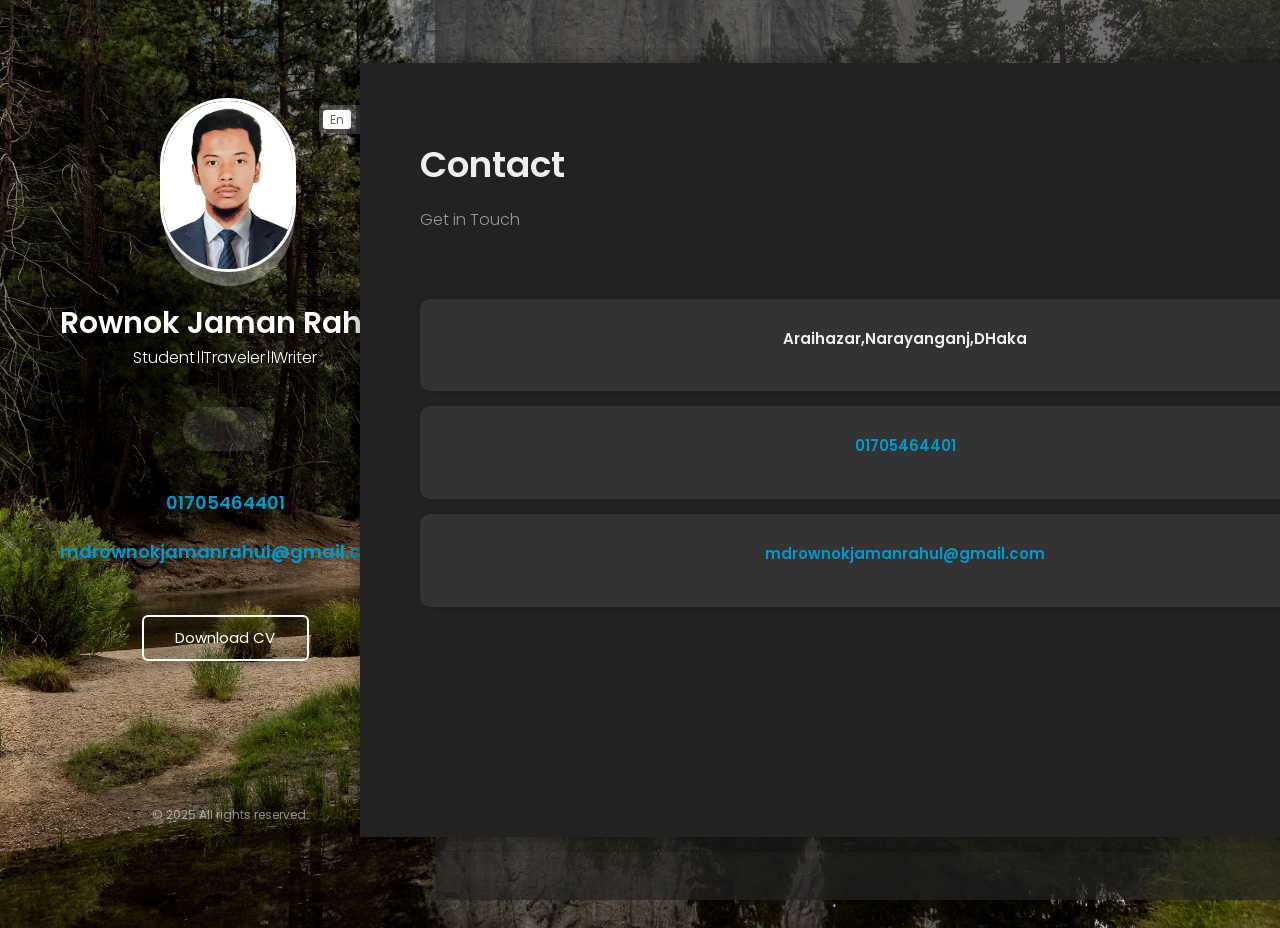
==== commit ff028ab1: "index.html" ====
--- a/index.html
+++ b/index.html
@@ -55,7 +55,7 @@
                     <a href="#" class="active">En</a>
                   </li>
                   <li>
-                    <a href="#">Fr</a>
+                    <a href="#">bd</a>
                   </li>
                 </ul>
               </div>
@@ -249,7 +249,7 @@
                               <i class="lnr lnr-laptop-phone"></i>
                             </div><div class="ci-text">
                               <h4>Web Design</h4>
-                              <p>  I design modern, responsive, and creative websites that work perfectly on all devices. My focus is on clean UI/UX to make websites both attractive and easy to use.</p>
+                              <p>  I develop modern and responsive websites using HTML, CSS, and JavaScript. I focus on writing clean code and building efficient web applications that provide a smooth user experience across devices.</p>
                             </div>
                           </div>
                         </div>
@@ -273,7 +273,7 @@
                               <i class="lnr lnr-flag"></i>
                             </div><div class="ci-text">
                               <h4>Management</h4>
-                              <p> I provide efficient project and business management support to ensure smooth workflows and consistent growth. My approach is organized, goal-oriented, and tailored to achieve results.</p>
+                              <p>I have gained leadership and management experience through volunteer work with organizations like the Bangladesh Red Crescent Society and Bangladesh Scouts. My responsibilities included team coordination, administration, and supporting community service initiatives.</p>
                             </div>
                           </div>
                         </div>
@@ -1200,3 +1200,5 @@
 
 
 
+
+
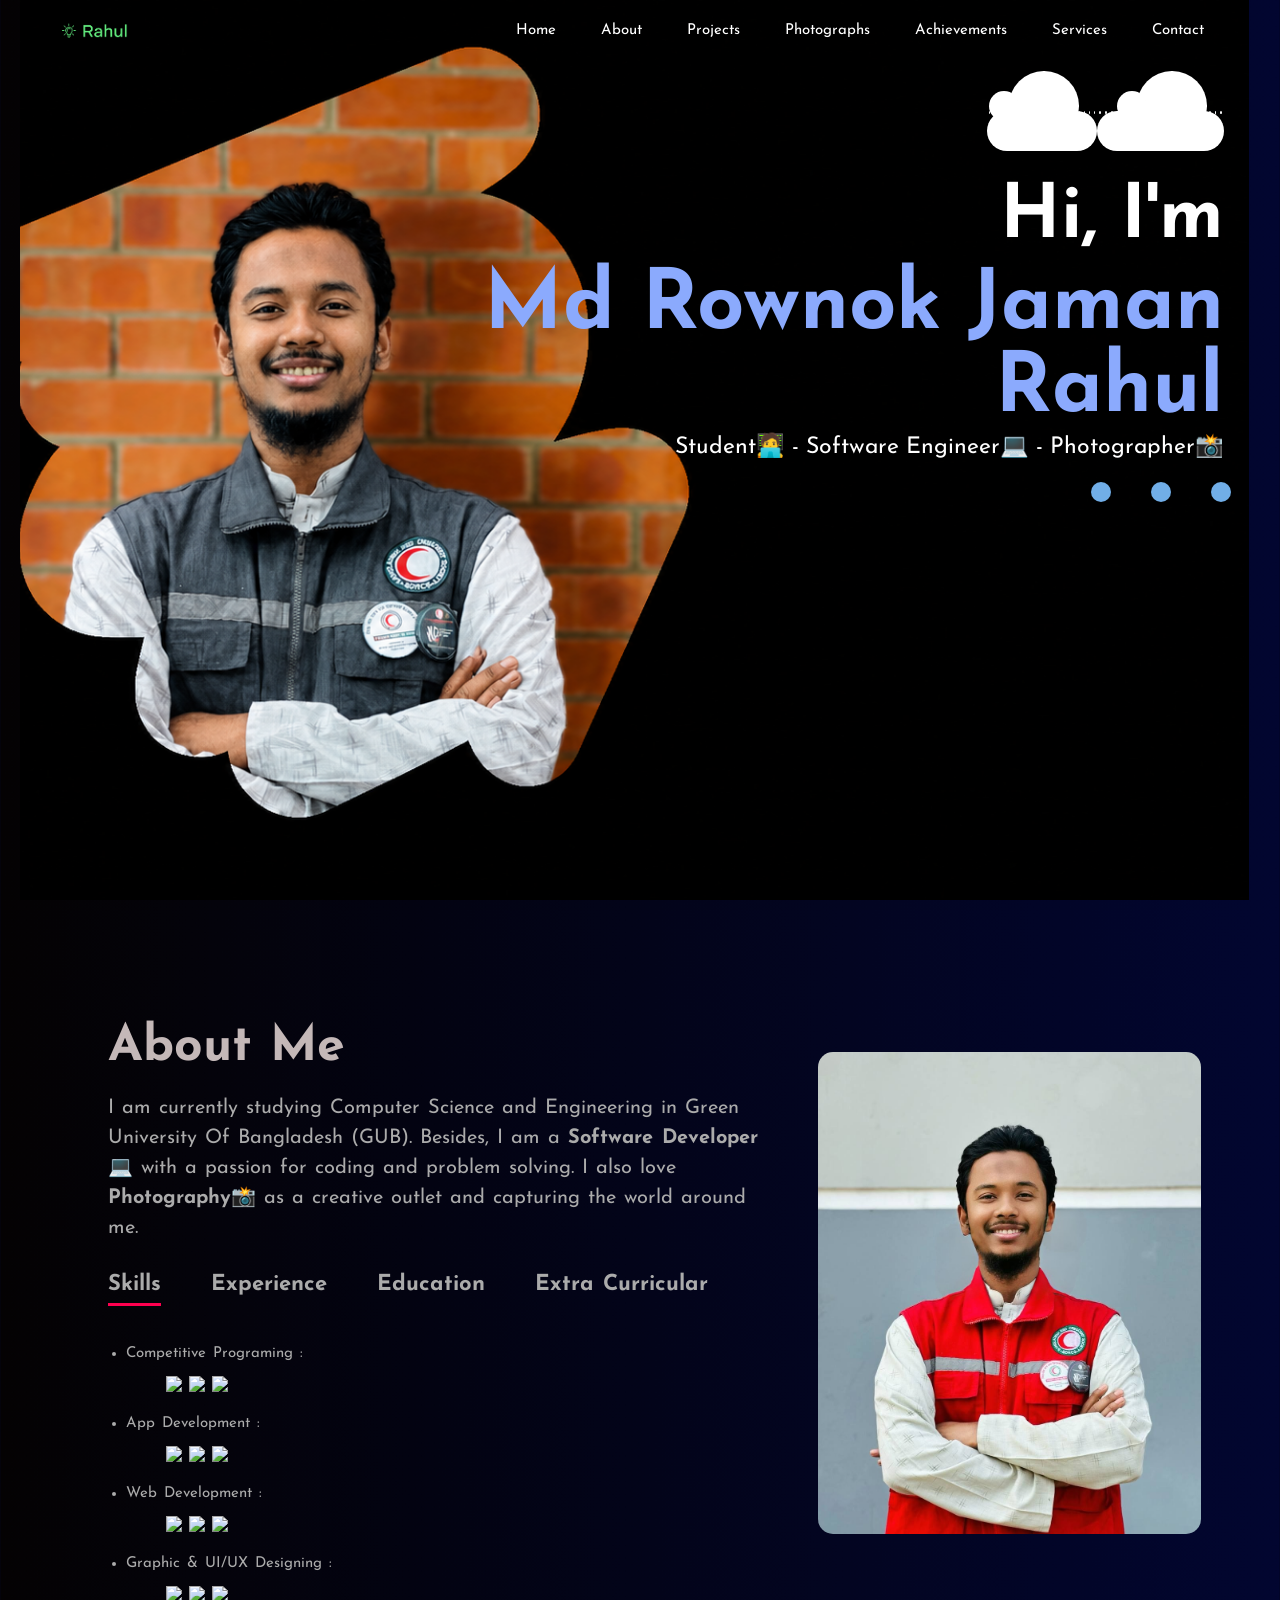
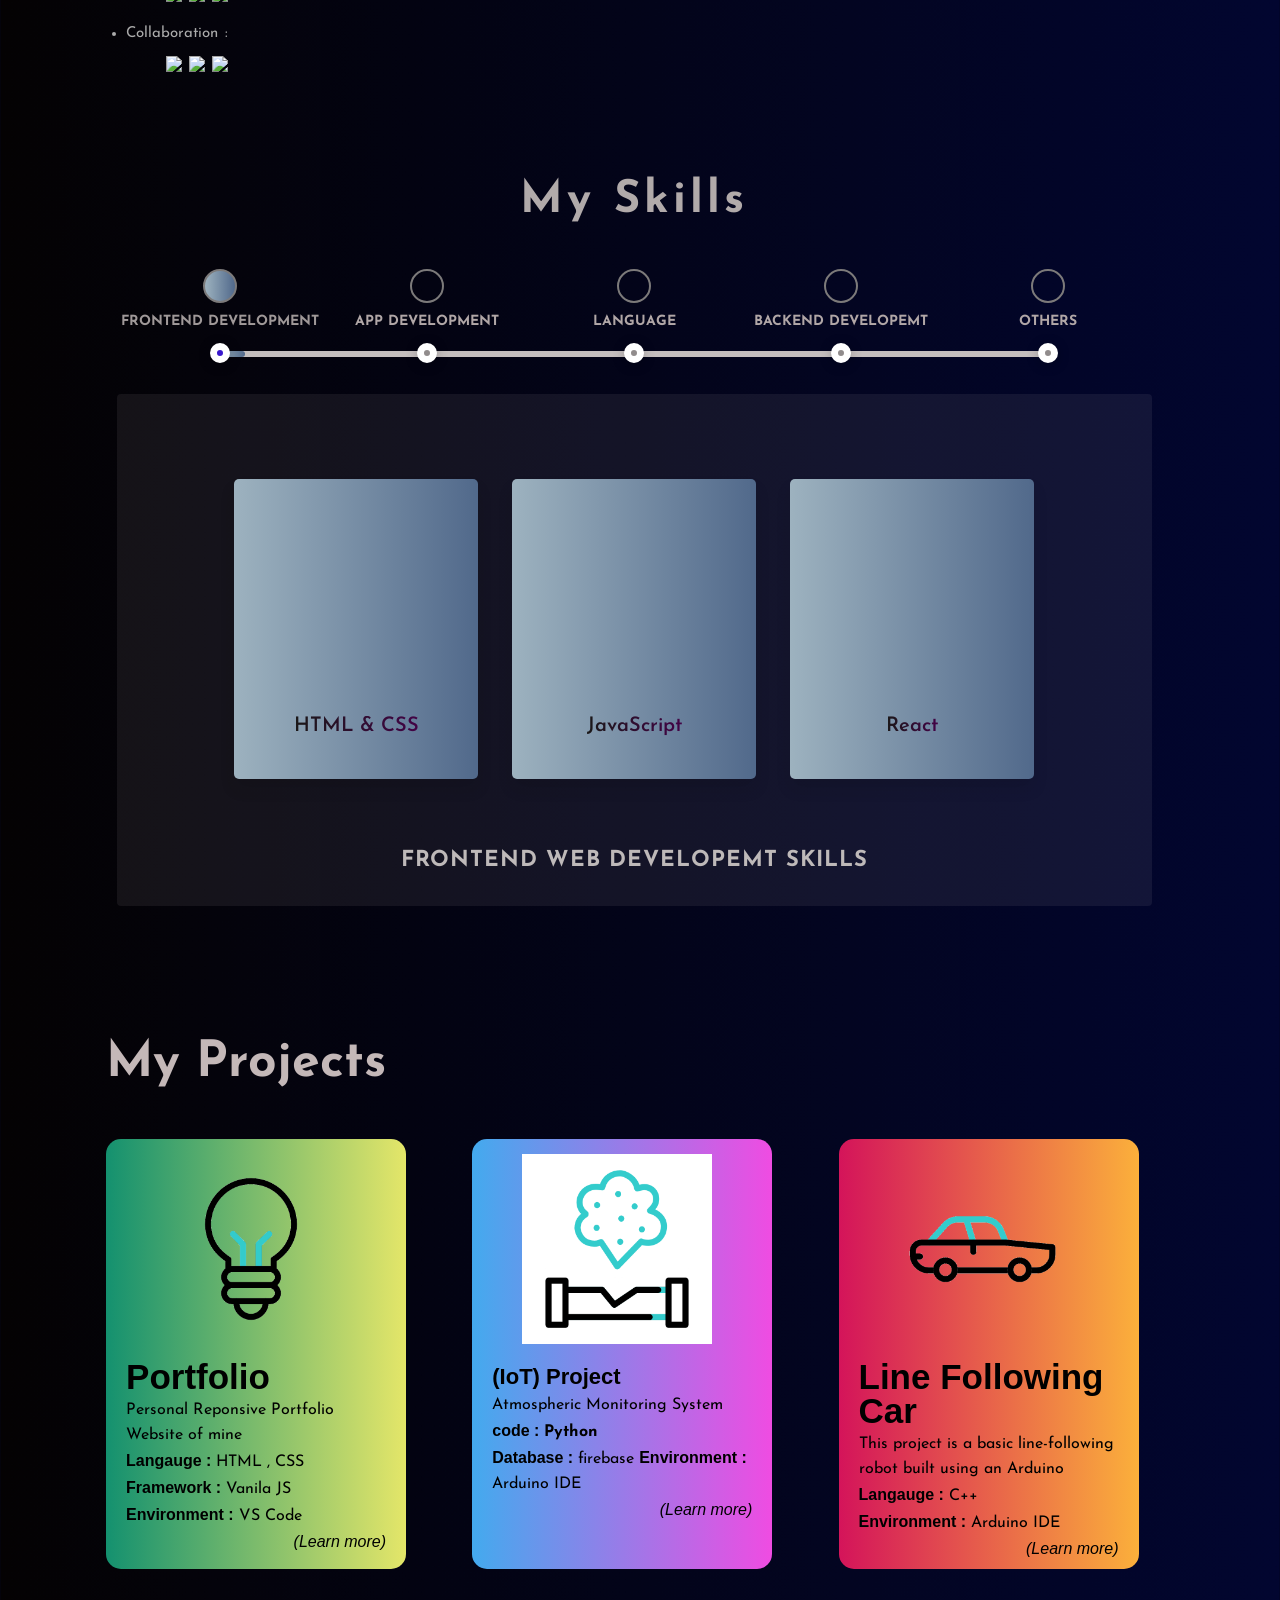
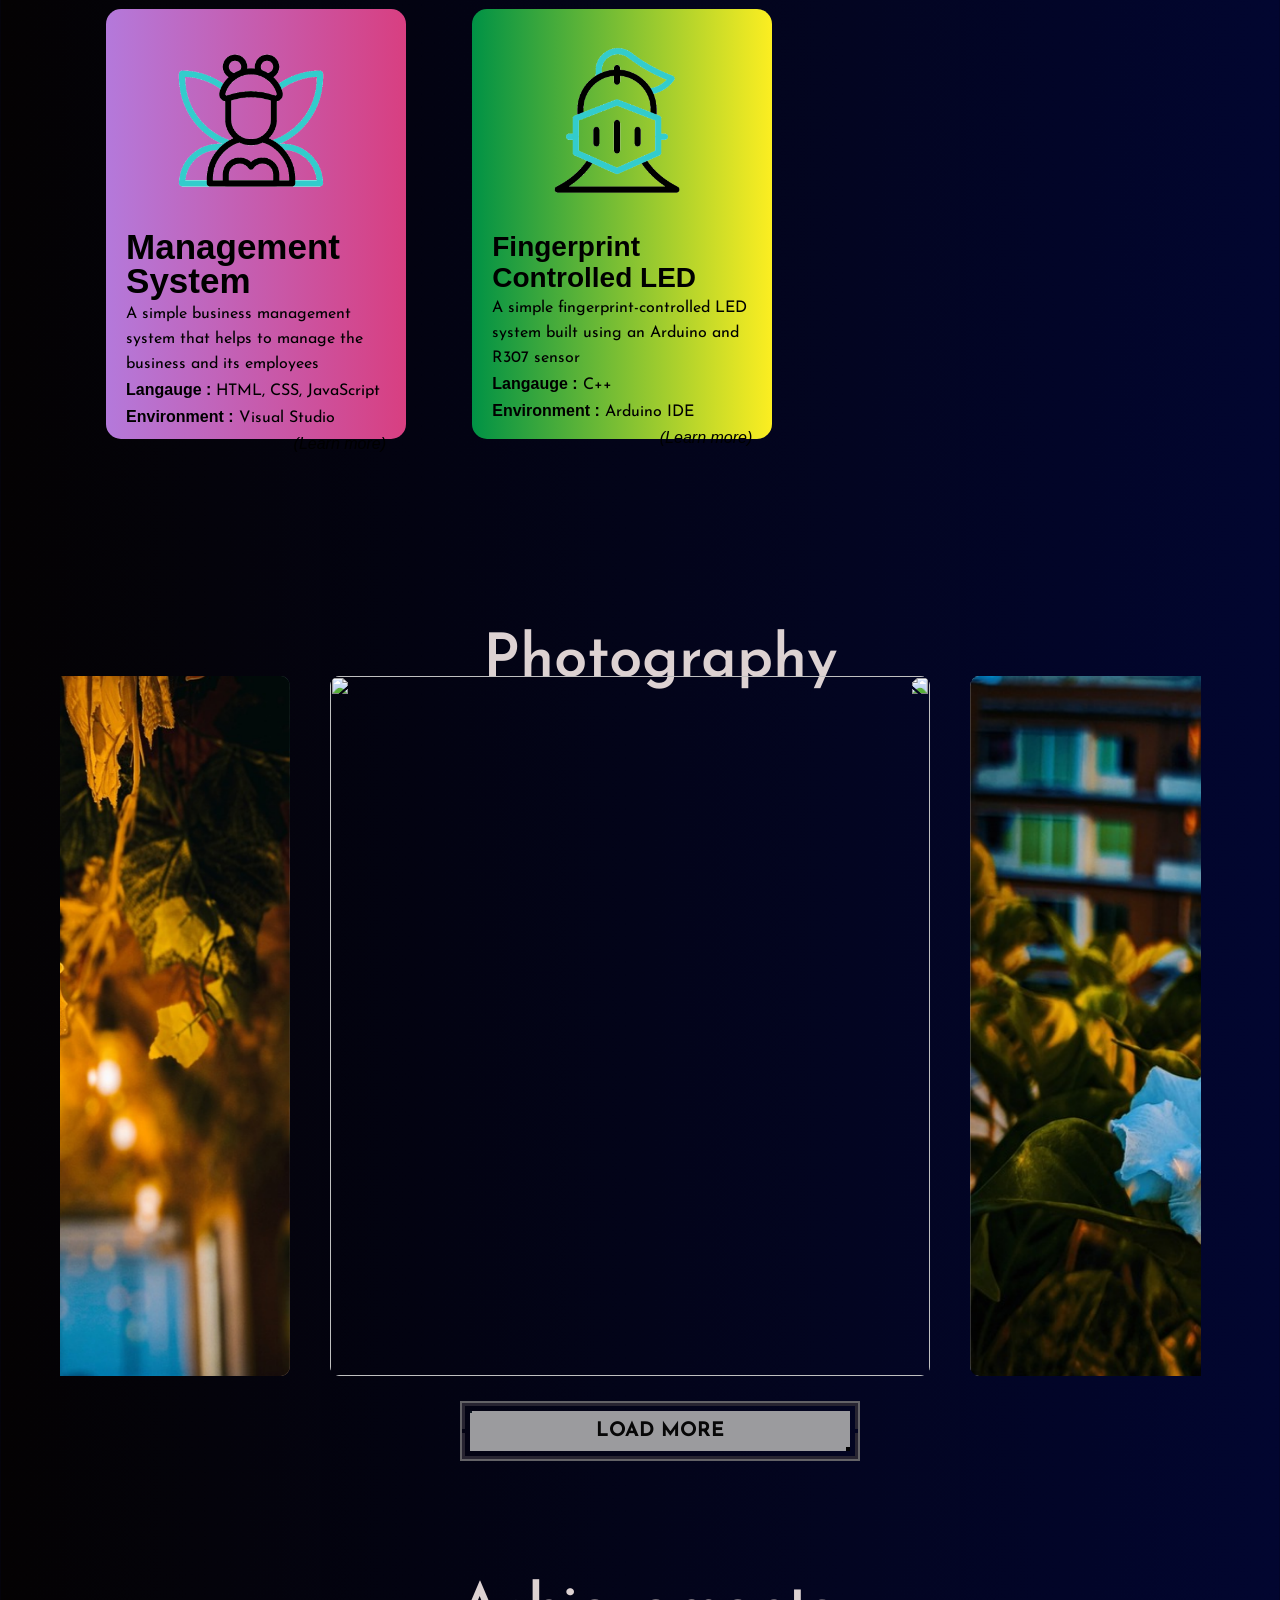
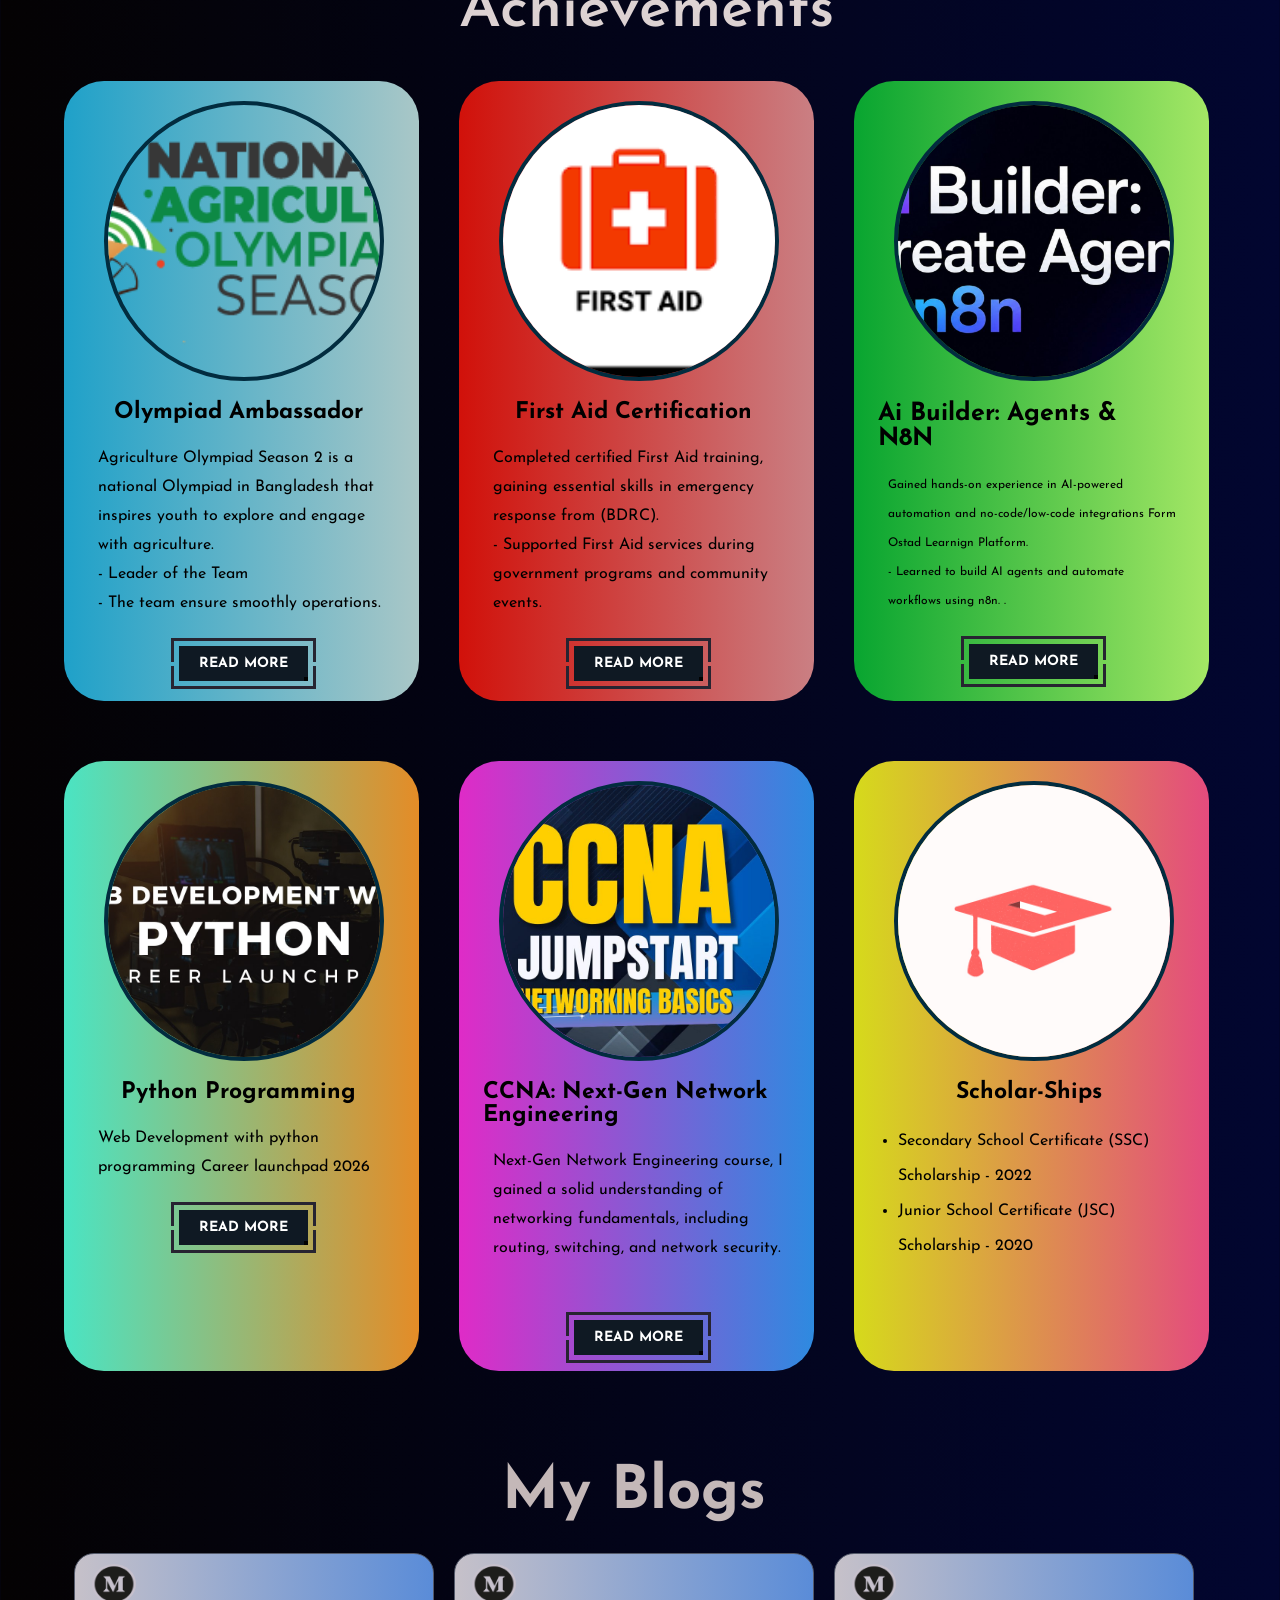
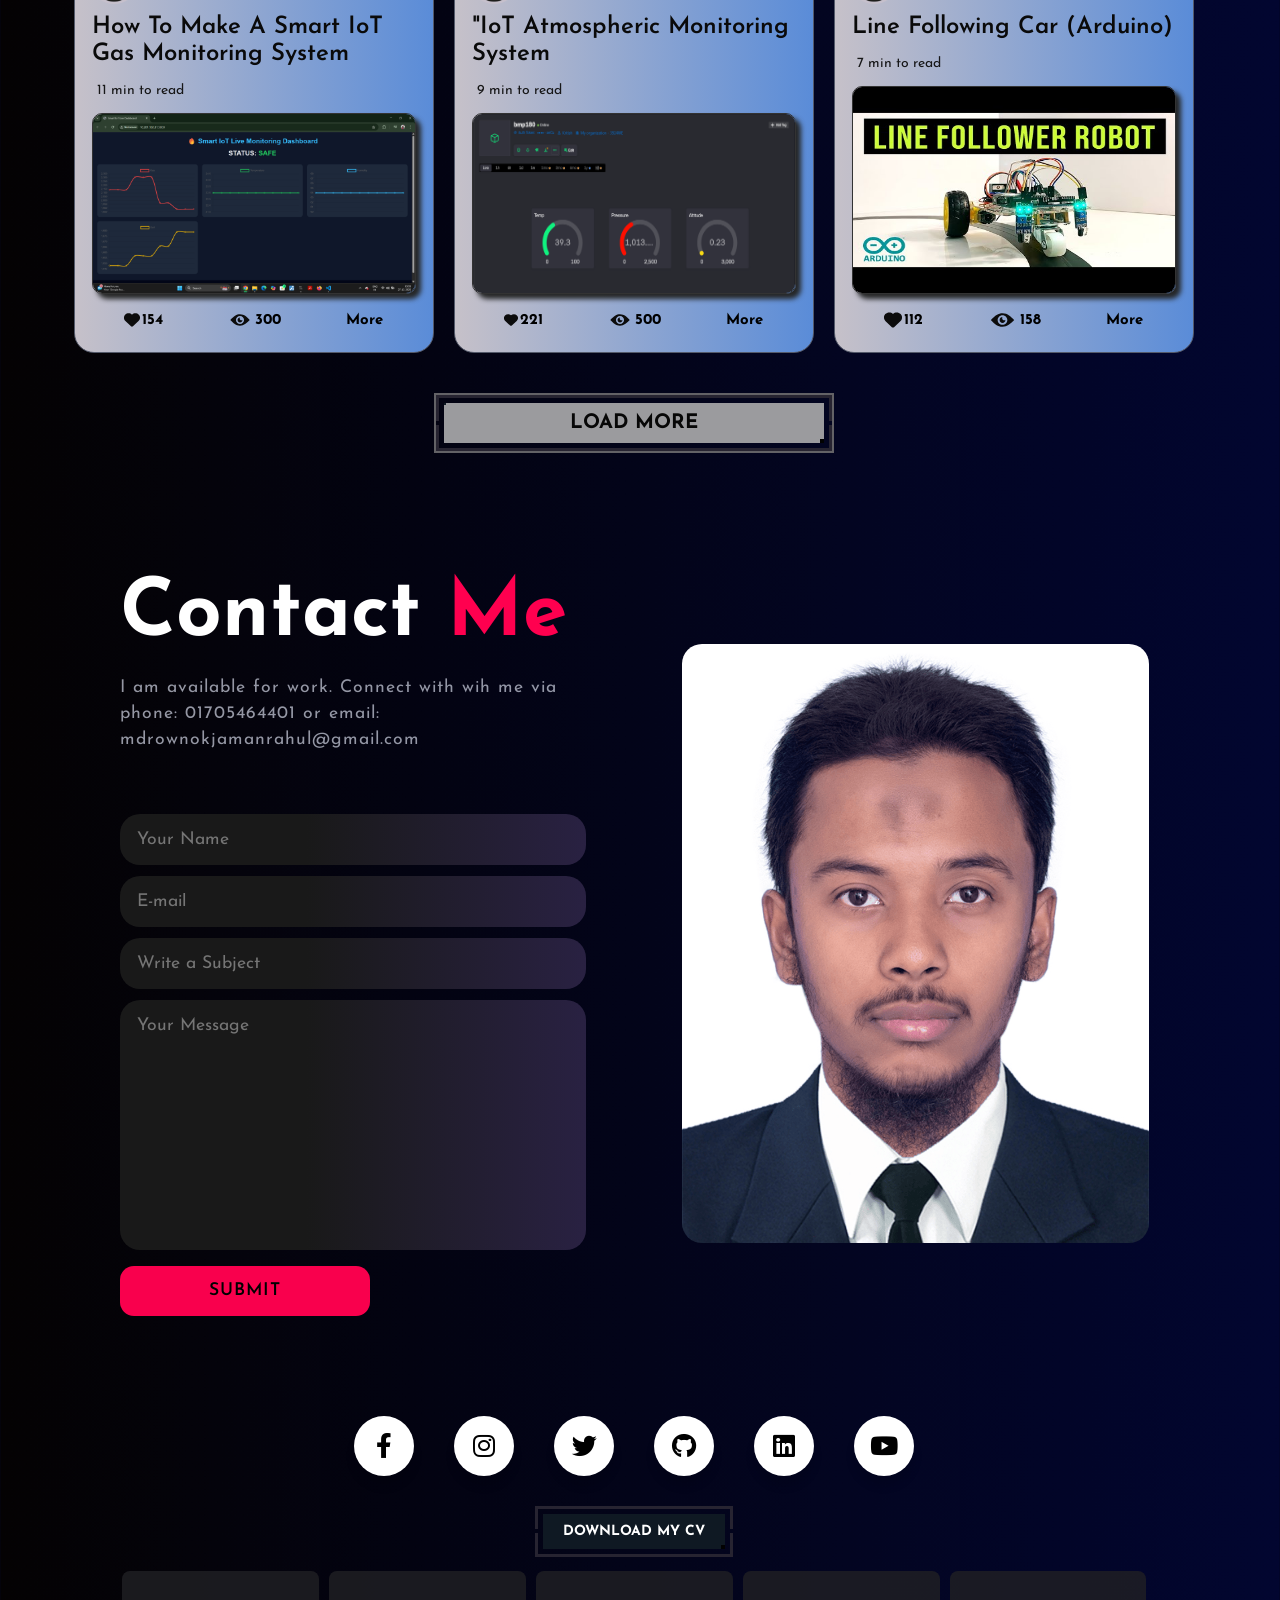
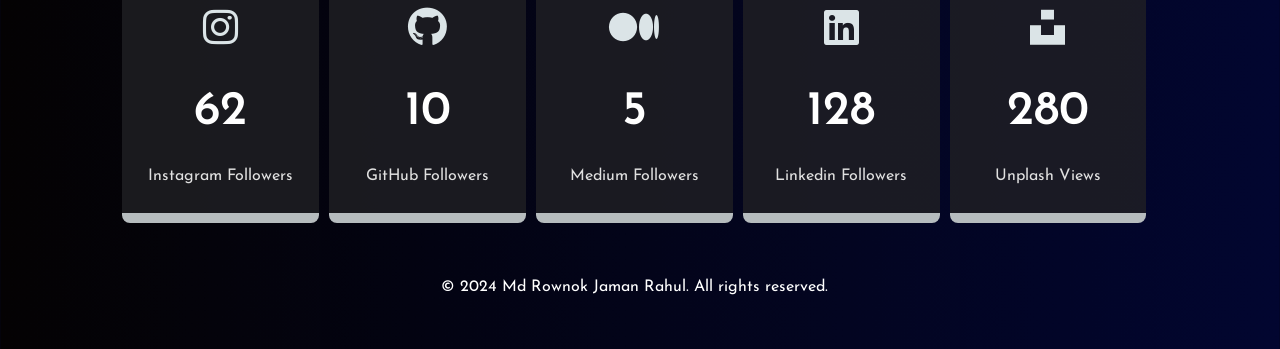
==== commit 3c4be088: "Add files via upload" ====
--- a/index.html
+++ b/index.html
@@ -1,1204 +1,1530 @@
 <!DOCTYPE html>
-<html lang="en" class="no-js">
+<html lang="en">
+
 <head>
-    <meta charset="UTF-8" />
-    <meta http-equiv="X-UA-Compatible" content="IE=edge"> 
-    <title>Md Rownok Jaman Rahul</title>
-    <meta name="viewport" content="width=device-width, initial-scale=1, maximum-scale=1" />
-    <meta name="description" content="CVup - Resume / CV / vCard Template" />
-    <meta name="keywords" content="vcard, resposnive, retina, resume, jquery, css3, bootstrap, Material CV, portfolio" />
-    <meta name="author" content="lmpixels" />
-    <link rel="shortcut icon" href="img/main_photo.jpg">
-
-
-    <link rel="stylesheet" href="css/reset.css" type="text/css">
-    <link rel="stylesheet" href="css/bootstrap-grid.min.css" type="text/css">
-    <link rel="stylesheet" href="css/owl.carousel.css" type="text/css">
-    <link rel="stylesheet" href="css/magnific-popup.css" type="text/css">
-    <link rel="stylesheet" href="css/main.css" type="text/css">
-    <link rel="stylesheet" href="css/animations.css" type="text/css">
-  </head>
-
-  <body>
-    <!-- Animated Background -->
-    <div class="lm-animated-bg" style="background-image: url(img/main_bg_3.jpg);"></div>
-    <!-- /Animated Background -->
-
-    <!-- Loading animation -->
-    <div class="preloader">
-      <div class="preloader-animation">
-        <div class="dot dot-1"></div>
-        <div class="dot dot-2"></div>
-        <div class="dot dot-3"></div>
-      </div>
-      <svg xmlns="http://www.w3.org/2000/svg" version="1.1">
-        <defs>
-          <filter id="goo">
-            <feGaussianBlur in="SourceGraphic" stdDeviation="10" result="blur" />
-            <feColorMatrix in="blur" values="1 0 0 0 0  0 1 0 0 0  0 0 1 0 0  0 0 0 21 -7"/>
-          </filter>
-        </defs>
-      </svg>
+    <meta charset="UTF-8">
+    <meta name="viewport" content="width=device-width, initial-scale=1.0">
+    <meta http-equiv="X-UA-Compatible" content="ie=edge">
+
+    <title>Rahul's Portfolio</title>
+    <link rel="icon" href="images/logo.png" type="image/x-icon">
+    <link rel="stylesheet" href="style.css">
+    <link rel="preconnect" href="https://fonts.googleapis.com">
+    <link rel="preconnect" href="https://fonts.gstatic.com" crossorigin>
+    <link href="https://fonts.googleapis.com/css2?family=Josefin+Sans:wght@100;300;400;600;700&display=swap"
+        rel="stylesheet">
+    <link href="http://cdnjs.cloudflare.com/ajax/libs/font-awesome/4.3.0/css/font-awesome.css" rel="stylesheet"
+        type='text/css'>
+    <link rel="stylesheet" href="https://use.fontawesome.com/releases/v5.13.0/css/all.css">
+
+    <link
+    rel="stylesheet"
+    href="https://cdnjs.cloudflare.com/ajax/libs/font-awesome/6.0.0-beta2/css/all.min.css"
+  />
+
+
+    <link rel="stylesheet" href="https://cdnjs.cloudflare.com/ajax/libs/animate.css/4.1.1/animate.min.css" />
+
+
+    <script src="https://cdnjs.cloudflare.com/ajax/libs/jquery/3.5.1/jquery.min.js"></script>
+    <script src="https://cdnjs.cloudflare.com/ajax/libs/jquery-circle-progress/1.2.2/circle-progress.min.js"></script>
+</head>
+
+<body>
+    
+    <!-- home function -->
+    <div id="header">
+        <div class="container box">
+            <nav>
+                <img src="images/cover.png" class="logo" width="100px">
+
+                <ul id="sidemenu">
+                    <li><a href="#header">Home</a></li>
+                    <li><a href="#about">About</a></li>
+                    <li><a href="#projects">Projects</a></li>
+                    <li><a href="Section-Photo/photography.html">Photographs</a></li>
+                    <li><a href="#Achievements">Achievements</a></li>
+                 <!--   <li><a class="newprofile" href="https://your link /">New Portfolio</a></li>-->
+                    <li><a href="Section-Service/service.html">Services</a></li>
+                    <li><a href="#contactme">Contact</a></li>
+              
+                  
+                    <i class="fas fa-times" onclick="closemenu()"></i>
+                </ul>
+                <i class="fas fa-bars" onclick="openmenu()"></i>
+            </nav>
+
+            <div class="header-text">
+
+                <div class="loader  animate__animated animate__slideInDown">
+                    <div class="snow">
+                        <span style="--i:11"></span>
+                        <span style="--i:12"></span>
+                        <span style="--i:15"></span>
+                        <span style="--i:17"></span>
+                        <span style="--i:18"></span>
+                        <span style="--i:13"></span>
+                        <span style="--i:14"></span>
+                        <span style="--i:19"></span>
+                        <span style="--i:20"></span>
+                        <span style="--i:10"></span>
+                        <span style="--i:18"></span>
+                        <span style="--i:13"></span>
+                        <span style="--i:14"></span>
+                        <span style="--i:19"></span>
+                        <span style="--i:20"></span>
+                        <span style="--i:10"></span>
+                        <span style="--i:18"></span>
+                        <span style="--i:13"></span>
+                        <span style="--i:14"></span>
+                        <span style="--i:19"></span>
+                        <span style="--i:20"></span>
+                        <span style="--i:10"></span>
+                    </div>
+                </div>
+                <div class="loaader  animate__animated animate__slideInDown">
+                    <div class="snow">
+                        <span style="--i:11"></span>
+                        <span style="--i:12"></span>
+                        <span style="--i:15"></span>
+                        <span style="--i:17"></span>
+                        <span style="--i:18"></span>
+                        <span style="--i:13"></span>
+                        <span style="--i:14"></span>
+                        <span style="--i:19"></span>
+                        <span style="--i:20"></span>
+                        <span style="--i:10"></span>
+                        <span style="--i:18"></span>
+                        <span style="--i:13"></span>
+                        <span style="--i:14"></span>
+                        <span style="--i:19"></span>
+                        <span style="--i:20"></span>
+                        <span style="--i:10"></span>
+                        <span style="--i:18"></span>
+                        <span style="--i:13"></span>
+                        <span style="--i:14"></span>
+                        <span style="--i:19"></span>
+                        <span style="--i:20"></span>
+                        <span style="--i:10"></span>
+                    </div>
+                </div>
+                <div class="setdiv  animate__animated animate__slideInUp">
+                    <h2>Hi, I'm <br></h2>
+                    <h1><span>Md Rownok Jaman  <br>Rahul</span></h1>
+                    <p>Student🧑‍💻 - Software Engineer💻 - Photographer📸</p>
+                    <!-- <a href="https://git.io/typing-svg"><img
+                            src="https://readme-typing-svg.demolab.com?font=Fira+Code&weight=600&size=22&pause=1000&width=435&lines=I'm+a+Software+Engineer+Student;I+am+also+a+Software+Developer+;Love+to+take+Photos+and+write+blogs"
+                            alt="Typing SVG" /></a> -->
+
+               
+
+                    <div class="wrapper">
+                        <div class="circle"></div>
+                        <div class="circle"></div>
+                        <div class="circle"></div>
+                        <div class="shadow"></div>
+                        <div class="shadow"></div>
+                        <div class="shadow"></div>
+                    </div>
+                </div>
+
+            </div>
+
+            <div class="notification"
+                onclick="window.location.href = 'https://drive.googl3/view?usp=drive_link';">
+                <p>Would you like to check my CV ?😊</p>
+                <span class="notification__progress"></span>
+            </div>
+
+        </div>
     </div>
-    <!-- /Loading animation -->
-
-    <div class="half-bg"></div>
-
-    <div class="page">
-      <div class="page-content">
-
-          <header id="site_header" class="header mobile-menu-hide">
-            <div class="header-content">
-              <div class="header-lng">
-                <ul>
-                  <li>
-                    <a href="#" class="active">En</a>
-                  </li>
-                  <li>
-                    <a href="#">bd</a>
-                  </li>
-                </ul>
-              </div>
-              <div class="header-photo">
-                <img src="img/main_photo.jpg" alt="Alex Smith">
-              </div>
-              <div class="header-titles">
-                <h2>Rownok Jaman Rahul</h2>
-                <h4>Student।।Traveler।।Writer </h4>
-              </div>
-            </div>
-
-            <ul class="main-menu">
-              <li>
-                <a href="#about-me" class="nav-anim">
-                  <span class="menu-icon lnr lnr-user"></span>
-                  <span class="link-text">About Me</span>
-                </a>
-              </li>
-              <li>
-                <a href="#resume" class="nav-anim">
-                  <span class="menu-icon lnr lnr-graduation-hat"></span>
-                  <span class="link-text">Resume</span>
-                </a>
-              </li>
-              <li>
-                <a href="#portfolio" class="nav-anim">
-                  <span class="menu-icon lnr lnr-briefcase"></span>
-                  <span class="link-text">Portfolio</span>
-                </a>
-              </li>
-              <li>
-                <a href="#blog" class="nav-anim">
-                  <span class="menu-icon lnr lnr-book"></span>
-                  <span class="link-text">Blog</span>
-                </a>
-              </li>
-              <li>
-                <a href="#contact" class="nav-anim">
-                  <span class="menu-icon lnr lnr-envelope"></span>
-                  <span class="link-text">Contact</span>
-                </a>
-              </li>
+
+    <script src="Section-Home/menu.js"></script>
+
+    <!-- home function -->
+
+    <div id="progress">
+        <span id="progress-value" class="gotoTop">
+            <?xml version="1.0" ?>
+            <!DOCTYPE svg PUBLIC '-//W3C//DTD SVG 1.1//EN' 'http://www.w3.org/Graphics/SVG/1.1/DTD/svg11.dtd'><svg
+                height="512px" id="Layer_1" style="enable-background:new 0 0 512 512;" version="1.1"
+                viewBox="0 0 512 512" width="512px" xml:space="preserve" xmlns="http://www.w3.org/2000/svg"
+                xmlns:xlink="http://www.w3.org/1999/xlink">
+                <path
+                    d="M128.4,189.3L233.4,89c5.8-6,13.7-9,22.4-9c8.7,0,16.5,3,22.4,9l105.4,100.3c12.5,11.9,12.5,31.3,0,43.2  c-12.5,11.9-32.7,11.9-45.2,0L288,184.4v217c0,16.9-14.3,30.6-32,30.6c-17.7,0-32-13.7-32-30.6v-217l-50.4,48.2  c-12.5,11.9-32.7,11.9-45.2,0C115.9,220.6,115.9,201.3,128.4,189.3z" />
+            </svg>
+        </span>
+    </div>
+    <script src="Section-Home/Scroll-Top.js"></script>
+
+
+    <!-- about section -->
+    <div id="about">
+        <div class="containers box">
+            <div class="row">
+                <div class="col-1">
+                    <h1 class="sub-title">About Me</h1>
+
+                    <div class="sub-line">
+                        <p>
+                            I am currently studying Computer Science and Engineering in Green University Of Bangladesh (GUB). Besides, I am a <b>Software Developer💻</b> with a passion for coding and
+                            problem solving.
+                            I also love <b>Photography📸</b> as a creative outlet and capturing the world around me.
+                        </p>
+                    </div>
+
+                    <div class="tab-titles">
+                        <p class="tab-links active-link" onclick="opentab('skills')">Skills</p>
+                        <p class="tab-links" onclick="opentab('experience')">Experience</p>
+                        <p class="tab-links" onclick="opentab('education')">Education</p>
+                        <p class="tab-links" onclick="opentab('others')">Extra Curricular</p>
+                    </div>
+
+                    <div class="tab-contents active-tab" id="skills">
+                        <ul>
+                            <li><span>Competitive Programing : <br></span>
+                                <div class="space1">
+                                    <img
+                                        src="https://img.shields.io/badge/c-%2300599C.svg?style=for-the-badge&logo=c&logoColor=white">
+                                    <img
+                                        src="https://img.shields.io/badge/c++-%2300599C.svg?style=for-the-badge&logo=c%2B%2B&logoColor=white">
+                                    <img
+                                        src="https://img.shields.io/badge/Visual%20Studio%20Code-0078d7.svg?style=for-the-badge&logo=visual-studio-code&logoColor=white">
+                                </div>
+                            </li>
+                            <li><span>App Development : <br></span>
+                                <div class="space1">
+                                    <img
+                                        src="https://img.shields.io/badge/Java-ED8B00?style=for-the-badge&logo=java&logoColor=white">
+                                    <img
+                                        src="https://img.shields.io/badge/kotlin-%237F52FF.svg?style=for-the-badge&logo=kotlin&logoColor=white">
+                                    <img
+                                        src="https://img.shields.io/badge/Android%20Studio-3DDC84.svg?style=for-the-badge&logo=android-studio&logoColor=white">
+                                </div>
+                            </li>
+                            <li><span>Web Development : <br></span>
+                                <div class="space1">
+                                    <img
+                                        src="https://img.shields.io/badge/html5-%23E34F26.svg?style=for-the-badge&logo=html5&logoColor=white">
+                                    <img
+                                        src="https://img.shields.io/badge/css3-%231572B6.svg?style=for-the-badge&logo=css3&logoColor=white">
+                                    <img
+                                        src="https://img.shields.io/badge/javascript-%23323330.svg?style=for-the-badge&logo=javascript&logoColor=%23F7DF1E">
+                                </div>
+                            </li>
+                            <li><span>Graphic & UI/UX Designing : <br></span>
+                                <div class="space1">
+                                    <img
+                                        src="https://img.shields.io/badge/Canva-%2300C4CC.svg?style=for-the-badge&logo=Canva&logoColor=white">
+                                    <img
+                                        src="https://img.shields.io/badge/Adobe%20Lightroom-31A8FF?style=for-the-badge&logo=Adobe%20Lightroom&logoColor=white">
+                                    <img
+                                        src="https://img.shields.io/badge/figma-%23F24E1E.svg?style=for-the-badge&logo=figma&logoColor=white">
+                                </div>
+                            </li>
+                            <li><span> Collaboration : <br></span>
+                                <div class="space1">
+                                    <img
+                                        src="https://img.shields.io/badge/git-%23F05033.svg?style=for-the-badge&logo=git&logoColor=white">
+                                    <img
+                                        src="https://img.shields.io/badge/github-%23121011.svg?style=for-the-badge&logo=github&logoColor=white">
+                                    <img
+                                        src="https://img.shields.io/badge/markdown-%23000000.svg?style=for-the-badge&logo=markdown&logoColor=white">
+                                </div>
+                            </li>
+                        </ul>
+                    </div>
+
+
+                    <div class="tab-contents" id="others">
+                        <ul>
+                            <li><span>Bangladesh Red Crescent Socity <br></span>
+                               <!-- <div class="space1">
+                                    <img
+                                        src="https://img.shields.io/badge/c++-%2300599C.svg?style=for-the-badge&logo=c%2B%2B&logoColor=white">
+                                    <img
+                                        src="https://img.shields.io/badge/Java-ED8B00?style=for-the-badge&logo=java&logoColor=white">
+                                    <img
+                                        src="https://img.shields.io/badge/Unity-100000?style=for-the-badge&logo=unity&logoColor=white">
+                                </div>-->
+                            </li>
+                            <li><span>Bangladesh Scouts<br></span>
+                              <!--  <div class="space1">
+                                    <img
+                                        src="https://img.shields.io/badge/python-3670A0?style=for-the-badge&logo=python&logoColor=ffdd54">
+                                    <img
+                                        src="https://img.shields.io/badge/php-%23777BB4.svg?style=for-the-badge&logo=php&logoColor=white">
+
+                                </div>-->
+                            </li>
+                            <li><span>Volunteer Of Bangladesh <br></span>
+                                <div class="space1">
+                                  <!--  <img
+                                        src="https://img.shields.io/badge/Firebase-039BE5?style=for-the-badge&logo=Firebase&logoColor=white">
+                                    <img
+                                        src="https://img.shields.io/badge/mysql-%2300f.svg?style=for-the-badge&logo=mysql&logoColor=white">
+                                    <img
+                                        src="https://img.shields.io/badge/sqlite-%2307405e.svg?style=for-the-badge&logo=sqlite&logoColor=white">
+                                </div>-->
+                            </li>
+                            <li><span>Agriculture Olympiad Program <br></span>
+                                <!-- <div class="space1">
+                                    <img
+                                        src="https://img.shields.io/badge/Microsoft_Word-2B579A?style=for-the-badge&logo=microsoft-word&logoColor=white">
+                                    <img
+                                        src="https://img.shields.io/badge/Microsoft_PowerPoint-B7472A?style=for-the-badge&logo=microsoft-powerpoint&logoColor=white"><br>
+                                    <img
+                                        src="https://img.shields.io/badge/Microsoft_Excel-217346?style=for-the-badge&logo=microsoft-excel&logoColor=white">
+                                    <img
+                                        src="https://img.shields.io/badge/Google%20Sheets-34A853?style=for-the-badge&logo=google-sheets&logoColor=white">
+                                </div> -->
+                            </li>
+
+                        </ul>
+                    </div>
+
+                    <div class="tab-contents" id="education">
+                        <ul>
+                            <li><span class="Education"><b>B.Sc in Software Engineering</b> </span><br>
+
+                                <p>Green University Of Bangladesh, Dhaka </p>
+                                <p align="left">2025 - Present <span class="cg">(CGPA - )</span> </p>
+
+
+                            </li><br>
+                            <li><span class="Education"><b>HSC</b> </span><br>
+
+                                <p>Gopaldi Nazrul Islam Babu College, Narayanganj</p>
+                                <p align="left">2022 - 2024 <span class="cgs">(GPA - 5.00)
+                                    </span> </p>
+
+
+                            </li><br>
+                            <li><span class="Education"><b>SSC</b> </span><br>
+
+                                <p>Kalagachia High School, Narayanganj </p>
+                                <p align="left">2020 - 2022 <span class="cgs">(GPA - 5.00)</span> </p>
+
+
+                            </li>
+                        </ul>
+                    </div>
+
+                    <div class="tab-contents" id="experience">
+                        <ul>
+                            <li><span class="Education"><b>Looking For Intership Oppurtunity</b> </span><br>
+
+                                <p>Check Out My CV</p>
+                                <button class="button"
+                                    onclick="window.location.href = 'httink';">
+                                    <span class="button_lg">
+                                        <span class="button_sl"></span>
+                                        <span class="button_text">Download Now</span>
+                                    </span>
+                                </button>
+
+
+                            </li><br>
+                        </ul>
+                    </div>
+
+                </div>
+                <div class="col-2">
+                    <img src="images/about.png">
+
+                </div>
+
+            </div>
+
+        </div>
+
+
+    </div>
+
+    <script>
+        var tablinks = document.getElementsByClassName("tab-links");
+        var tabcontents = document.getElementsByClassName("tab-contents");
+
+        function opentab(tabname) {
+            for (tablink of tablinks) {
+                tablink.classList.remove("active-link");
+            }
+
+            for (tabcontent of tabcontents) {
+                tabcontent.classList.remove("active-tab");
+            }
+            event.currentTarget.classList.add("active-link");
+            document.getElementById(tabname).classList.add("active-tab");
+
+        }
+    </script>
+    <!-- about section -->
+
+    
+
+
+    <!-- skills Section -->
+    
+    <h1 class="h1s box">My Skills</h1>
+    <br>
+    <div class="process-wrapperd box">
+        <div id="progress-bar-container">
+            <ul>
+                <li class="step step01 active">
+                    <div class="step-inner">Frontend Development</div>
+                </li>
+                <li class="step step02">
+                    <div class="step-inner">App Development</div>
+                </li>
+                <li class="step step03">
+                    <div class="step-inner">Language</div>
+                </li>
+                <li class="step step04">
+                    <div class="step-inner">Backend Developemt</div>
+                </li>
+                <li class="step step05">
+                    <div class="step-inner">Others</div>
+                </li>
             </ul>
 
-            <div class="social-links">
-              <ul>
-             <!--  <li><a href="#" target="_blank"><i class="fab fa-twitter"></i></a></li> -->
-              <!--  <li><a href="#" target="_blank"><i class="fab fa-linkedin-in"></i></a></li -->
-                <li><a href="https://www.facebook.com/mdrownokjamanrahul/" target="_blank"><i class="fab fa-facebook-f"></i></a></li>
-                <li><a href="https://www.instagram.com/mdrownokjamanrahul/" target="_blank"><i class="fab fa-instagram"></i></a></li>
-              </ul>
-            </div>
-
-            <div class="info-list">
-              <ul>
-                <li>
-                <h4><a href="tel:+8801705464401">01705464401</a></h4>
-
-                </li>
-
-                <li>
-                  <h4><a href="mailto:mdrownokjamanrahul@gmail.com">mdrownokjamanrahul@gmail.com</a></h4>
-                </li>
-              </ul>
-            </div>
-
-            <div class="header-buttons">
-              <a href="https://drive.google.com/file/d/1TTxGotwE-aGkTtwkKngeEOWe4KQcLcqv/view?usp=sharing" target="_blank" class="btn btn-primary">Download CV</a>
-            </div>
-
-            <div class="copyrights">© 2025 All rights reserved.</div>
-          </header>
-
-          <!-- Mobile Navigation -->
-          <div class="menu-toggle">
-            <span></span>
-            <span></span>
-            <span></span>
-          </div>
-          <!-- End Mobile Navigation -->
-
-          <!-- Arrows Nav -->
-          <div class="lmpixels-arrows-nav">
-            <div class="lmpixels-arrow-right"><i class="lnr lnr-chevron-right"></i></div>
-            <div class="lmpixels-arrow-left"><i class="lnr lnr-chevron-left"></i></div>
-          </div>
-          <!-- End Arrows Nav -->
-
-          <div class="content-area">
-            <div class="animated-sections">
-
-              <!-- About Me Subpage -->
-              <section data-id="about-me" class="animated-section">
-                <div class="section-content">
-
-                  <div class="row flex-v-align">
-                      <div class="col-sm-12 col-md-6 col-lg-6">
-                        <div class="home-text hp-left">
-
-                          <div class="owl-carousel text-rotation">                                    
-                            <div class="item">
-                              <h4>Web Designer</h4>
-                            </div>
-                            <div class="item">
-                              <h4>Backend Developer</h4>
-                            </div>
-                            <div class="item">
-                              <h4>Traveler</h4>
-                            </div>
-                          </div>
-
-                          <h1>Md Rownok Jaman Rahul</h1>
-                          <p>"I am Rahul, a student and a passionate web developer.My ambition is to become a software engineer with a strong foundation in Artificial Intelligence. I aim to use my skills for real-world impact, specifically in the healthcare sector. My father is the managing director of a hospital, and it is my dream to develop this hospital technologically.</p>
-                          
-                          <div class="home-buttons">
-                            <a href="https://drive.google.com/file/d/1TTxGotwE-aGkTtwkKngeEOWe4KQcLcqv/view?usp=sharing" target="_blank" class="btn btn-primary">Download CV</a>
-                            <a href="#contact" target="_self" class="btn btn-secondary">Contact</a>
-                          </div>
-                        </div>
-                      </div>
-
-                      <div class="col-sm-12 col-md-6 col-lg-6">
-                          <div class="home-photo">
-                              <div class="hp-inner" style="background-image: url(img/main_photo_1.jpg);" ></div>
-                          </div>
-                      </div>
-                  </div>
-
-                  <div class="white-space-70"></div>
-
-                  <!-- Fun Facts -->
-               <!--  <div class="row">
-                    <div class="col-xs-12 col-sm-4">
-                      <div class="fun-fact gray-default">
-                        <i class="lnr lnr-heart"></i>
-                        <h4>Happy Clients</h4>
-                        <span class="fun-fact-block-value">578</span>
-                        <span class="fun-fact-block-text"></span>
-                      </div>
-                    </div>
-
-                    <div class="col-xs-12 col-sm-4">
-                      <div class="fun-fact gray-default">
-                        <i class="lnr lnr-clock"></i>
-                        <h4>Working Hours</h4>
-                        <span class="fun-fact-block-value">4,780</span>
-                        <span class="fun-fact-block-text"></span>
-                      </div>
-                    </div>
-
-                    <div class="col-xs-12 col-sm-4 ">
-                      <div class="fun-fact gray-default">
-                        <i class="lnr lnr-star"></i>
-                        <h4>Awards Won</h4>
-                        <span class="fun-fact-block-value">15</span>
-                        <span class="fun-fact-block-text"></span>
-                      </div>
-                    </div>
-                  </div>--> 
-                  <!-- End of Fun Facts -->
-
-
-
-                  <div class="white-space-70"></div>
-
-                  <!-- Services -->
-                  <div class="row">
-                    <div class="col-xs-12 col-sm-12">
-                      <div class="block-title">
-                        <h3>What I Do</h3>
-                      </div>
-                    </div>
-                  </div>
-
-                  <div class="row">
-                    <div class="col-xs-12 col-sm-6">
-                      <div class="col-inner">
-                        <div class="info-list-w-icon">
-                          <div class="info-block-w-icon">
-                            <div class="ci-icon">
-                              <i class="lnr lnr-store"></i>
-                            </div>
-                            <div class="ci-text">
-                              <h4>System Development</h4>
-                              <p> I develop secure and scalable systems and applications that improve efficiency and performance. From backend logic to system architecture, I focus on building reliable solutions that support modern digital services.</p>
-                            </div>
-                          </div>
-                          <div class="info-block-w-icon">
-                            <div class="ci-icon">
-                              <i class="lnr lnr-laptop-phone"></i>
-                            </div><div class="ci-text">
-                              <h4>Web Design</h4>
-                              <p>  I develop modern and responsive websites using HTML, CSS, and JavaScript. I focus on writing clean code and building efficient web applications that provide a smooth user experience across devices.</p>
-                            </div>
-                          </div>
-                        </div>
-                      </div>
-                    </div>
-
-                    <div class="col-xs-12 col-sm-6">
-                      <div class="col-inner">
-                        <div class="info-list-w-icon">
-                          <div class="info-block-w-icon">
-                            <div class="ci-icon">
-                              <i class="lnr lnr-pencil"></i>
-                            </div>
-                            <div class="ci-text">
-                              <h4>IoT Medical Device Development</h4>
-                              <p>I focus on IoT-based healthcare innovation, aiming to develop smart pathology and laboratory devices for hospitals. These systems are designed to monitor, collect, and transmit medical data efficiently, helping improve diagnostic accuracy and healthcare services.</p>
-                            </div>
-                          </div>
-                          <div class="info-block-w-icon">
-                            <div class="ci-icon">
-                              <i class="lnr lnr-flag"></i>
-                            </div><div class="ci-text">
-                              <h4>Management</h4>
-                              <p>I have gained leadership and management experience through volunteer work with organizations like the Bangladesh Red Crescent Society and Bangladesh Scouts. My responsibilities included team coordination, administration, and supporting community service initiatives.</p>
-                            </div>
-                          </div>
-                        </div>
-                      </div>
-                    </div>
-                  </div>
-                  <!-- End of Services -->
-
-                 <div class="white-space-50"></div> 
-
-                  <!-- Testimonials -->
-                 <!-- <div class="row">
-                   <div class="col-xs-12 col-sm-12">
-                      <div class="block-title">
-                        <h3>Testimonials</h3>
-                      </div>
-                    </div>
-                  </div> -->
-
-                  <div class="row">
-                    <div class="col-xs-12 col-sm-12">
-                      <div class="testimonials owl-carousel">
-                        <!-- Testimonial 1 -->
-                         <div class="testimonial">
-                        <!--  <div class="img">
-                            <img src="img/testimonials/testimonial-1.jpg" alt="Alex Smith">
-                          </div>
-                          <div class="text">
-                            <p>Vivamus at molestie dui, eu ornare orci. Curabitur vel egestas dolor. Nulla condimentum nunc sit amet urna tempus finibus. Duis mollis leo id ligula pellentesque, at vehicula dui ultrices.</p>
-                          </div>-->
-
-                          <div class="author-info">
-                         <!-- <h4 class="author">Julia Hickman</h4>
-                            <h5 class="company">Omni Source</h5>-->
-                            <div class="icon">
-                           <!--   <i class="fas fa-quote-right"></i>-->
-                            </div> 
-                          </div>
-                        </div>
-                        <!-- End of Testimonial 1 -->
-
-                        <!-- Testimonial 2 -->
-                       <div class="testimonial">
-                        <!--  <div class="img">
-                            <img src="img/testimonials/testimonial-2.jpg" alt="Alex Smith">
-                          </div>
-                          <div class="text">
-                            <p>Vivamus at molestie dui, eu ornare orci. Curabitur vel egestas dolor. Nulla condimentum nunc sit amet urna tempus finibus. Duis mollis leo id ligula pellentesque, at vehicula dui ultrices.</p>
-                          </div> -->
-
-                          <div class="author-info">
-                          <!--  <h4 class="author">Robert Watkins</h4>
-                            <h5 class="company">Endicott Shoes</h5>-->
-                            <div class="icon">
-                            <!--   <i class="fas fa-quote-right"></i> -->
-                            </div>
-                          </div>
-                        </div>
-                        <!-- End of Testimonial 2 -->
-
-                        <!-- Testimonial 3 -->
-                       <div class="testimonial">
-                        <!--  <div class="img">
-                            <img src="img/testimonials/testimonial-3.jpg" alt="Alex Smith">
-                          </div>
-                          <div class="text">
-                            <p>Vivamus at molestie dui, eu ornare orci. Curabitur vel egestas dolor. Nulla condimentum nunc sit amet urna tempus finibus. Duis mollis leo id ligula pellentesque, at vehicula dui ultrices.</p>
-                          </div>-->
-
-                          <div class="author-info">
-                          <!-- <h4 class="author">Kristin Carroll</h4>
-                            <h5 class="company">Helping Hand</h5>-->
-                            <div class="icon">
-                           <!--   <i class="fas fa-quote-right"></i> -->
-                            </div>
-                          </div>
-                        </div>
-                        <!-- End of Testimonial 3 -->
-                      </div>
-                    </div>
-                  </div>
-                  <!-- End of Testimonials -->
-
-                  <div class="white-space-70"></div>
-
-                  <!-- Clients -->
-                  <!--   <div class="row">
-                    <div class="col-xs-12 col-sm-12">
-                      <div class="block-title">
-                        <h3>Cilents</h3>
-                      </div>
-                    </div>
-                  </div>
-
-                  <div class="row">
-                    <div class="col-xs-12 col-sm-12">
-                      <div class="clients owl-carousel">
+            <div id="line">
+                <div id="line-progress"></div>
+            </div>
+        </div>
+
+        <div id="progress-content-section">
+            <div class="section-content discovery active">
+              
+
+                <div class="skills">
+
+                    <div class="wrapperd">
+                        <div class="carded">
+                            <div class="circled">
+                                <div class="bar"></div>
+                                <div class="box"><span></span></div>
+                            </div>
+                            <div class="text">HTML & CSS</div>
+                        </div>
+
+                        <div class="carded js">
+                            <div class="circled">
+                                <div class="bar"></div>
+                                <div class="box"><span></span></div>
+                            </div>
+                            <div class="text">JavaScript</div>
+                        </div>
+
+                        <div class="carded react">
+                            <div class="circled">
+                                <div class="bar"></div>
+                                <div class="box"><span></span></div>
+                            </div>
+                            <div class="text">React</div>
+                        </div>
+
+                    </div>
+                    
+
+                    
+
+                </div>
+
+                <h2>Frontend Web Developemt Skills</h2>
+
+            </div>
+
+
+            <div class="section-content strategy">
+            
+
+                <div class="skills">
+
+                    <div class="wrapperd">
+                        <div class="carded java">
+                            <div class="circled">
+                                <div class="bar"></div>
+                                <div class="box"><span></span></div>
+                            </div>
+                            <div class="text">Java & Kotlin</div>
+                        </div>
+
+                        <div class="carded as">
+                            <div class="circled">
+                                <div class="bar"></div>
+                                <div class="box"><span></span></div>
+                            </div>
+                            <div class="text">Android Studio</div>
+                        </div>
+
+                        <div class="carded firebase">
+                            <div class="circled">
+                                <div class="bar"></div>
+                                <div class="box"><span></span></div>
+                            </div>
+                            <div class="text">Firebase</div>
+                        </div>
+
+                    </div>
+                </div>
+
+                <h2>App Developemt Skills</h2>
+            </div>
+
+            <div class="section-content creative">
+                
+                <div class="skills">
+
+                    <div class="wrapperd">
+                        <div class="carded cc">
+                            <div class="circled">
+                                <div class="bar"></div>
+                                <div class="box"><span></span></div>
+                            </div>
+                            <div class="text">C & C++</div>
+                        </div>
+
+                        <div class="carded python">
+                            <div class="circled">
+                                <div class="bar"></div>
+                                <div class="box"><span></span></div>
+                            </div>
+                            <div class="text">Python</div>
+                        </div>
+
+                        <div class="carded java">
+                            <div class="circled">
+                                <div class="bar"></div>
+                                <div class="box"><span></span></div>
+                            </div>
+                            <div class="text">Java & Kotlin</div>
+                        </div>
+
+                    </div>
+                </div>
+
+                <h2>Programming Languages</h2>
+            </div>
+
+            <div class="section-content production">
+           
+                <div class="skills">
+
+                    <div class="wrapperd">
+                        <div class="carded node">
+                            <div class="circled">
+                                <div class="bar"></div>
+                                <div class="box"><span></span></div>
+                            </div>
+                            <div class="text">NodeJs</div>
+                        </div>
+
+                        <div class="carded sql">
+                            <div class="circled">
+                                <div class="bar"></div>
+                                <div class="box"><span></span></div>
+                            </div>
+                            <div class="text">MySQL</div>
+                        </div>
+
+                        <div class="carded php">
+                            <div class="circled">
+                                <div class="bar"></div>
+                                <div class="box"><span></span></div>
+                            </div>
+                            <div class="text">PHP</div>
+                        </div>
+
+                    </div>
+                </div>
+
+
+                <h2>Backend Web Developemt Skills</h2>
+            </div>
+
+            <div class="section-content analysis">
+              
+                <div class="skills">
+
+                    <div class="wrapperd">
+                        <div class="carded git">
+                            <div class="circled">
+                                <div class="bar"></div>
+                                <div class="box"><span></span></div>
+                            </div>
+                            <div class="text">Git & GitHub</div>
+                        </div>
+
+                        <div class="carded figma">
+                            <div class="circled">
+                                <div class="bar"></div>
+                                <div class="box"><span></span></div>
+                            </div>
+                            <div class="text">Figma & UI/UX Design</div>
+                        </div>
+
+                        <div class="carded canva">
+                            <div class="circled">
+                                <div class="bar"></div>
+                                <div class="box"><span></span></div>
+                            </div>
+                            <div class="text">Canva & Photo Editing</div>
+                        </div>
+
+                    </div>
+                </div>
+                <h2>Designing and Collaboration Skills</h2>
+            </div>
+        </div>
+    </div>
+
+    <script>
+        let optionse = {
+            startAngle: -1.55,
+            size: 150,
+            value: 0.95,
+            fill: { gradient: ["#526D82", "rgb(2, 6, 48)"] },
+        };
+        $(".circled .bar")
+            .circleProgress(optionse)
+            .on("circle-animation-progress", function (event, progress, stepValue) {
+                $(this)
+                    .parent()
+                    .find("span")
+                    .text(String(stepValue.toFixed(2).substr(2)) + "%");
+            });
+        $(".js .bar").circleProgress({
+            value: 0.86,
+        });
+        $(".react .bar").circleProgress({
+            value: 0.75,
+        });
+        $(".java .bar").circleProgress({
+            value: 0.92,
+        });
+        $(".as .bar").circleProgress({
+            value: 0.88,
+        });
+        $(".firebase .bar").circleProgress({
+            value: 0.82,
+        });
+        $(".cc .bar").circleProgress({
+            value: 0.98,
+        });
+        $(".python .bar").circleProgress({
+            value: 0.84,
+        });
+        $(".node .bar").circleProgress({
+            value: 0.22,
+        });
+        $(".sql .bar").circleProgress({
+            value: 0.84,
+        });
+        $(".php .bar").circleProgress({
+            value: 0.78,
+        });
+        $(".git .bar").circleProgress({
+            value: 0.93,
+        });
+        $(".canva .bar").circleProgress({
+            value: 0.89,
+        });
+        $(".figma .bar").circleProgress({
+            value: 0.84,
+        });
+    </script>
+
+
+
+    <script src="https://cdnjs.cloudflare.com/ajax/libs/jquery/3.2.1/jquery.min.js"></script>
+    <script src="https://cdnjs.cloudflare.com/ajax/libs/jqueryui/1.12.1/jquery-ui.min.js"></script>
+    <script>
+
+        $(".step").click(function () {
+            $(this).addClass("active").prevAll().addClass("active");
+            $(this).nextAll().removeClass("active");
+        });
+
+        $(".step01").click(function () {
+            $("#line-progress").css("width", "3%");
+            $(".discovery").addClass("active").siblings().removeClass("active");
+        });
+
+        $(".step02").click(function () {
+            $("#line-progress").css("width", "25%");
+            $(".strategy").addClass("active").siblings().removeClass("active");
+        });
+
+        $(".step03").click(function () {
+            $("#line-progress").css("width", "50%");
+            $(".creative").addClass("active").siblings().removeClass("active");
+        });
+
+        $(".step04").click(function () {
+            $("#line-progress").css("width", "75%");
+            $(".production").addClass("active").siblings().removeClass("active");
+        });
+
+        $(".step05").click(function () {
+            $("#line-progress").css("width", "100%");
+            $(".analysis").addClass("active").siblings().removeClass("active");
+        });
+
+
+    </script>
+
+    <!-- skill section -->
+
+
+
+    <!-- Projects section -->
+    <div id="projects">
+        <div class="containers box">
+            <h1 class="sub-title">My Projects</h1>
+            <div class="service-list">
+                <div>
+                    <div class="card"
+                        onclick="window.location.href = 'https://github.com/mdrownokjamanrahul/portfolio';">
+                        <div class="card9">
+                            <div class="position">
+                                <img align="center" class="icon" src="images/Port.gif" width="190">
+                                <span class="p_hcolor">Portfolio</span>
+                                <p>
+                                    Personal Reponsive Portfolio Website of mine
+                                </p>
+                                <p>
+                                    <b><span class="p_color">Langauge :</span></b> HTML , CSS <br>
+                                    <b><span class="p_color">Framework :</span></b> Vanila JS <br>
+                                    <b><span class="p_color">Environment :</span></b> VS Code <br>
+
+                                </p>
+
+                                <p align="right"><i><span class="p_color">(Learn more)</span></i></p>
+
+                            </div>
+
+                        </div>
+                    </div>
+                </div>
+                <div>
+                    <div class="card"
+                        onclick="window.location.href = 'https://github.com/mdrownokjamanrahul/IoT_Atmospheric_Monitoring_System';">
+                        <div class="card8">
+                            <div class="position">
+                                <img align="center" class="icon" src="images/auto.gif" width="190">
+                                <span class="p_hcolor ggwp"> (IoT) Project </span>
+                                <p>
+                                   Atmospheric Monitoring System
+                                </p>
+                                <p>
+
+                                    <b><span class="p_color">code :</span> Python</b> <br>
+                                    <b><span class="p_color">Database :</span></b> firebase
+                                    <b><span class="p_color">Environment :</span></b> Arduino IDE <br>
+                                </p>
+
+                                <p align="right"><i><span class="p_color">(Learn more)</span></i></p>
+
+                            </div>
+
+                        </div>
+                    </div>
+                </div>
+                <div>
+                  <div class="card" onclick="window.location.href = 'https://github.com/mdrownokjamanrahul/-LineFollowingCar';">
+                        <div class="card2">
+                            <div class="position">
+                                <img align="center" class="icon" src="images/rent.gif" width="190">
+                                <span class="p_hcolor">Line Following Car</span>
+                                <p>
+                                    This project is a basic line-following robot built using an Arduino
+                                </p>
+                                <p>
+                                     <b><span class="p_color">Langauge :</span></b> C++ <br>
+                                    <b><span class="p_color">Environment :</span></b> Arduino IDE <br>
+                                </p>
+
+                                <p align="right"><i><span class="p_color">(Learn more)</span></i></p>
+
+                            </div>
+
+                        </div>
+                    </div>
+                </div>
+                <div>
+                    <div class="card" onclick="window.location.href = 'https://github.com/mdrownokjamanrahul/Business-Managment-System';">
+                        <div class="card4">
+                            <div class="position">
+                                <img align="center" class="icon" src="images/hero.gif" width="190">
+                                <span class="p_hcolor">Management System</span>
+                                <p>
+                                     A simple business management system that helps to manage the business
+                                    and its employees
+                                </p>
+                                <p>
+                                    <b><span class="p_color">Langauge :</span></b> HTML, CSS, JavaScript <br>
+                                    <b><span class="p_color">Environment :</span></b> Visual Studio <br>
+                                   
+                                </p>
+
+                                <p align="right"><i><span class="p_color">(Learn more)</span></i></p>
+
+
+                            </div>
+
+                        </div>
+                    </div>
+                </div>
+                <div>
+                    <div class="card"
+                        onclick="window.location.href = 'https://github.com/mdrownokjamanrahul/Fingerprint-Controlled-LED-Arduino-R307-';">
+                        <div class="card5">
+                            <div class="position">
+                                <img align="center" class="icon" src="images/hero1.gif" width="190">
+                                <span class="p_hccolor">Fingerprint Controlled LED</span>
+                                <p>
+                                    A simple fingerprint-controlled LED system built using an Arduino and R307 sensor
+                                </p>
+                                <p>
+                                    <b><span class="p_color">Langauge :</span></b> C++ <br>
+                                    <b><span class="p_color">Environment :</span></b> Arduino IDE <br>
+                                    
+                                </p>
+
+                                <p align="right"><i><span class="p_color">(Learn more)</span></i></p>
+
+                            </div>
+                        </div>
+                    </div>
+                </div>
+            <!--    <div class="card" onclick="window.location.href = 'https://github.com/mdrownokjamanrahul/Fingerprint-Controlled-LED-Arduino-R307-';">
+                    <div class="card7">
+                        <div class="position">
+                            <img align="center" class="icon" src="images/bot.gif" width="190">
+                            <span class="p_hccolor">(Arduino + R307)</span>
+                            <p>
+                                Fingerprint Controlled LED
+                            </p>
+                            <p>
+                                <b><span class="p_color">Langauge :</span></b> C++ <br>
+                                <b><span class="p_color">Environment :</span></b> Arduino IDE <br>
+                            </p>
+
+                            <p align="right"><i><span class="p_color">(Learn more)</span></i></p>
+
+                        </div>
+                    </div>
+                </div> --> 
+
+               <!-- <div>
+                    <div class="card" onclick="window.location.href = 'https://github.com/';">
+                        <div class="card3">
+                            <div class="position">
+                                <img align="center" class="icon" src="images/code.gif" width="190">
+                                <span class="p_hccolor">Code Library C++</span>
+                                <p>
+                                    Store house of almost everything related to learn C++.
+                                    Data Structure , algorithm, OOP, CP tips
+                                </p>
+                                <p>
+                                    <b><span class="p_color">Langauge :</span></b> C++<br>
+                                    <b><span class="p_color">Environment :</span></b> VS Code <br>
+                                </p>
+
+                                <p align="right"><i><span class="p_color">(Learn more)</span></i></p>
+
+                            </div>
+                        </div>
+                    </div>
+                </div>-->
+
+            <!--    <div>
+                    <div class="card" onclick="window.location.href = '';">
+                        <div class="card60">
+                            <div class="position">
+                                <img align="center" class="icon" src="images/git.gif" width="190">
+                                <span class="p_hcccolor">GitHub Guru Website</span>
+                                <p>
+                                    A website for help learning & covering everything
+                                     you need to know about Git and GitHub, solving of git realated problems.
+                                </p>
+                                <p>
+                                    <b><span class="p_color">Langauge :</span></b> HTML , Markdown<br>
+                                    
+                                </p>
+
+                                <p align="right"><i><span class="p_color">(Learn more)</span></i></p>
+
+                            </div>
+                        </div>
+                    </div>
+                </div>-->
+                
+             <!--    <div>
+                    <div class="card"
+                        onclick="window.location.href = 'https://github.com/';">
+                        <div class="card6">
+                            <div class="position">
+                                <img align="center" class="icon" src="images/books.gif" width="180">
+                                <span class="p_hcccolor">Student Management System</span>
+                                <p>
+                                    Manage students information and their marks (File Handling)
+                                </p>
+                                <p>
+                                    <b><span class="p_color">Langauge :</span></b> C++<br>
+                                    <b><span class="p_color">Environment :</span></b> VS Code <br>
+
+                                </p>
+
+                                <p align="right"><i><span class="p_color">(Learn more)</span></i></p>
+
+                            </div>
+                        </div>
+                    </div>
+                </div>-->
+                <!-- <div>
+                    <div class="card">
+                        <div class="card8">
+                            <div class="position">
+                                <br><br><br><br>
+                                <img align="center" class="icon" src="images/soon.png" width="180">
+                            </div>
+                        </div>
+                    </div>
+                </div> -->
+            </div>
+        </div>
+    </div>
+
+    <!-- Projects section -->
+
+
+
+
+
+    <!-- Photographs Section -->
+    <div id="projects">
+        <div id="photographs" class="box">
+            <h1 class="sub-project">Photography</h1>
+            <div class="pos_Set">
+                <div class="slider" onclick="window.location.href = 'https://www.instagram.com/mdrownokjamanrahul/';">
+                    <span style="--i:1;"><img class="scales" src="images/1.jpg"></span>
+                    <span style="--i:2;"><img class="scales" src="images/2.jpg"></span>
+                    <span style="--i:3;"><img class="scales" src="images/3.jpg"></span>
+                    <span style="--i:4;"><img class="scales" src="images/4.jpg"></span>
+                    <span style="--i:5;"><img class="scales" src="images/5.jpg"></span>
+                    <span style="--i:6;"><img class="scales" src="images/6.jpg"></span>
+                    <span style="--i:7;"><img class="scales" src="images/7.jpg"></span>
+                    <span style="--i:8;"><img class="scales" src="images/8.jpg"></span>
+                    <span style="--i:9;"><img class="scales" src="images/9.jpg"></span>
+                    <span style="--i:10;"><img class="scales" src="images/10.jpg"></span>
+                    <span style="--i:11;"><img class="scales" src="images/11.jpg"></span>
+                    <span style="--i:12;"><img class="scales" src="images/12.jpg"></span>
+
+                </div>
+            </div>
+
+            <div class="service-lists follow">
+                <button class="button buttonSet" onclick="window.location.href = 'Section-Photo/photography.html';">
+                    <span class="button_lg">
+                        <span class="button_sl"></span>
+                        <span class="button_text">Load More </span>
+                    </span>
+                </button>
+            </div>
+        </div>
+
+    </div>
+    <!-- Photographs Section -->
+
+    <!-- achivements section -->
+
+
+    <div id="Achievements" class="box">
+        <h1 class="sub-projects">Achievements</h1>
+        <div class="achievement1">
+            <div class="cards">
+                <div class="image-content">
+                    <span class="overlay">
+
+                    </span>
+
+                    <div class="card-image">
+                        <img src="images/hacka.jpg" class="card-img">
+                    </div>
+                </div>
+                <div class="card-content">
+                    <h2 class="name">Olympiad  Ambassador</h2>
+                    <p class="description">Agriculture Olympiad Season 2 is a national Olympiad in Bangladesh that inspires youth to explore and engage with agriculture.<br>
+
+                        - Leader of the Team   <br>
+                        - The team ensure smoothly operations.
+
+                    </p>
+                    <button class="button"
+                        onclick="window.location.href = 'https://www.linkedin.com';">
+                        <span class="button_lg">
+                            <span class="button_sl"></span>
+                            <span class="button_text">read more </span>
+                        </span>
+                    </button>
+                </div>
+            </div>
+            <div class="cards1">
+                <div class="image-content">
+                    <div class="card-image">
+                        <img src="images/ps.jpg" class="card-img">
+                    </div>
+                </div>
+                <div class="card-content">
+                    <h2 class="name">First Aid Certification</h2>
+                    <p class="description">Completed certified First Aid training, gaining essential skills in emergency response from (BDRC). <br>
+
+                        - Supported First Aid services during government programs and community events. <br>
                         
-                        <div class="client-block">
-                          <a href="#" target="_blank" title="Logo">
-                            <img src="img/clients/client-1.png" alt="Logo">
-                          </a>
-                        </div>
-
-                        <div class="client-block">
-                          <a href="#" target="_blank" title="Logo">
-                            <img src="img/clients/client-2.png" alt="Logo">
-                          </a>
-                        </div>
-
-                        <div class="client-block">
-                          <a href="#" target="_blank" title="Logo">
-                            <img src="img/clients/client-3.png" alt="Logo">
-                          </a>
-                        </div>
-
-                        <div class="client-block">
-                          <a href="#" target="_blank" title="Logo">
-                            <img src="img/clients/client-4.png" alt="Logo">
-                          </a>
-                        </div>
-
-                        <div class="client-block">
-                          <a href="#" target="_blank" title="Logo">
-                            <img src="img/clients/client-5.png" alt="Logo">
-                          </a>
-                        </div>
-
-                        <div class="client-block">
-                          <a href="#" target="_blank" title="Logo">
-                            <img src="img/clients/client-6.png" alt="Logo">
-                          </a>
-                        </div>
-
-                        <div class="client-block">
-                          <a href="#" target="_blank" title="Logo">
-                            <img src="img/clients/client-7.png" alt="Logo">
-                          </a>
-                        </div>
-  
-                      </div>
-                    </div>
-                  </div>-->
-                  <!-- End of Clients -->
-
-                  <div class="white-space-70"></div>
-
-                  <!-- Pricing -->
-                   <!--    <div class="row">
-                    <div class="col-xs-12 col-sm-12">
-
-                      <div class="block-title">
-                        <h3>Pricing</h3>
-                      </div>
-                    </div>
-                  </div>
-
-                  <div class="row">
-                    <div class=" col-xs-12 col-sm-12 ">
-                      <div class="fw-pricing clearfix row">
-                        
-                        <div class="fw-package-wrap col-md-4 ">
-                          <div class="fw-package">
-                            <div class="fw-heading-row">
-                              <span>Silver</span>
-                            </div>
-                            
-                            <div class="fw-pricing-row">
-                              <span>$64</span>
-                              <small>per month</small>
-                            </div>
-                            
-                            <div class="fw-button-row">
-                              <a href="#" target="_self" class="btn btn-secondary">Free Trial</a>
-                            </div>
-
-                            <div class="fw-default-row">Lorem ipsum dolor</div>
-                            <div class="fw-default-row">Pellentesque scelerisque</div>
-                            <div class="fw-default-row">Morbi eu sagittis</div>
-                          </div>
-                        </div>
-     
-                        <div class="fw-package-wrap col-md-4 highlight-col">
-                          <div class="fw-package">
-                            <div class="fw-heading-row">
-                              <span>Gold</span>
-                            </div>
-                            
-                            <div class="fw-pricing-row">
-                              <span>$128</span>
-                              <small>per month</small>
-                            </div>
-
-                            <div class="fw-button-row">
-                              <a href="#" target="_self" class="btn btn-primary">Free Trial</a>
-                            </div>
-                            
-                            <div class="fw-default-row">Lorem ipsum dolor</div>
-                            <div class="fw-default-row">Pellentesque scelerisque</div>
-                            <div class="fw-default-row">Morbi eu sagittis</div>
-                            <div class="fw-default-row">Donec non diam</div>
-                            <div class="fw-default-row"></div>
-                          </div>
-                        </div>
-
-                        <div class="fw-package-wrap col-md-4">
-                          <div class="fw-package">
-                            <div class="fw-heading-row">
-                              <span>Platinum</span>
-                            </div>
-                            
-                            <div class="fw-pricing-row">
-                              <span>$256</span>
-                              <small>per month</small>
-                            </div>
-
-                            <div class="fw-button-row">
-                              <a href="#" target="_self" class="btn btn-secondary">Free Trial</a>
-                            </div>
-                            
-                            <div class="fw-default-row">Lorem ipsum dolor</div>
-                            <div class="fw-default-row">Pellentesque scelerisque</div>
-                            <div class="fw-default-row">Morbi eu sagittis</div>
-                            <div class="fw-default-row">Donec non diam</div>
-                            <div class="fw-default-row">Fusce tempor magna</div>
-                            <div class="fw-default-row"></div>
-                          </div>
-                        </div>
-
-                      </div>
-                    </div>
-                  </div>-->
-                  <!-- End of Pricing -->
-
-                </div>
-              </section>
-              <!-- End of About Me Subpage -->
-
-              <!-- Resume Subpage -->
-              <section data-id="resume" class="animated-section">
-                <div class="section-content">
-                  <div class="page-title">
-                    <h2>Resume</h2>
-                    <h4>12 Years Study</h4>
-                  </div>
-
-                  <div class="row">
-                    <div class="col-xs-12 col-sm-7">
-
-                      <div class="block-title">
-                        <h3>Education</h3>
-                      </div>
-                      
-                <!--    <div class="timeline timeline-second-style clearfix">
-                        <div class="timeline-item clearfix">
-                          <div class="left-part">
-                            <h5 class="item-period">2025</h5>
-                            <span class="item-company">University of Dhaka </span>
-                          </div>
-                          <div class="divider"></div>
-                          <div class="right-part">
-                            <h4 class="item-title">Bachelor's (Honours)</h4>
-                            <p>Department: Mass Communication and Journalism (19)<br>
-                                                       Session:- 24-25<br>
-                                                       Batch:- 104th</p>
-                          </div>
-                        </div>
-                        </div>-->  
-
-                       <div class="timeline timeline-second-style clearfix">
-                        <div class="timeline-item clearfix">
-                          <div class="left-part">
-                            <h5 class="item-period">2024</h5>
-                            <span class="item-company">Gopaldi Nazrul Islam Babu College</span>
-                          </div>
-                          <div class="divider"></div>
-                          <div class="right-part">
-                            <h4 class="item-title">Science</h4>
-                            <p>Studying science at college has strengthened my dream of becoming a Computer Science Engineer. I want to use technology to solve real-world problems and create meaningful impact. My journey in science motivates me to pursue CSE and build innovative solutions for the future.</p>
-                          </div>
-                        </div>
-
-                        <div class="timeline-item clearfix">
-                          <div class="left-part">
-                            <h5 class="item-period">2022</h5>
-                            <span class="item-company">Kalagachia High School </span>
-                          </div>
-                          <div class="divider"></div>
-                          <div class="right-part">
-                            <h4 class="item-title">Science</h4>
-                            <p>From my school days, I developed a deep passion for science. Exploring physics, chemistry, and biology inspired me to think critically and understand how the world works. Science taught me curiosity, problem-solving, and discipline—values that still drive me today.</p>
-                          </div>
-                        </div>
-                      </div>
-
-                      <div class="white-space-50"></div>
-
-                     <!--    <div class="block-title">
-                        <h3>Experience</h3>
-                      </div>
-
-                      <div class="timeline timeline-second-style clearfix">
-                        <div class="timeline-item clearfix">
-                          <div class="left-part">
-                            <h5 class="item-period">2016 - Current</h5>
-                            <span class="item-company">Google</span>
-                          </div>
-                          <div class="divider"></div>
-                          <div class="right-part">
-                            <h4 class="item-title">Lead Ui/Ux Designer</h4>
-                            <p>Praesent dignissim sollicitudin justo, sed elementum quam lacinia quis. Phasellus eleifend tristique posuere. Sed vitae dui nec magna.</p>
-                          </div>
-                        </div>
-
-                             <div class="timeline-item clearfix">
-                             <div class="left-part">
-                          <h5 class="item-period">2013 - 2016</h5>
-                            <span class="item-company">Adobe</span>
-                          </div>
-                          <div class="divider"></div>
-                          <div class="right-part">
-                            <h4 class="item-title">Senior Ui/Ux Designer</h4>
-                            <p>Maecenas tempus faucibus rutrum. Duis eu aliquam urna. Proin vitae nulla tristique, ornare felis id, congue libero. Nam volutpat euismod quam.</p>
-                          </div>
-                        </div>
-                        
-                        <div class="timeline-item clearfix">
-                          <div class="left-part">
-                            <h5 class="item-period">2011 - 2013</h5>
-                            <span class="item-company">Google</span>
-                          </div>
-                          <div class="divider"></div>
-                          <div class="right-part">
-                            <h4 class="item-title">Junior Ui/Ux Designer</h4>
-                            <p>Duis mollis nunc quis quam viverra venenatis. Nulla nulla arcu, congue vitae nunc ac, sodales ultricies diam. Nullam justo leo, tincidunt sit amet.</p>
-                          </div>
-                        </div>
-                      </div>-->
-
-                    </div>
-
-                    <!-- Skills & Certificates -->
-                    <div class="col-xs-12 col-sm-5">
-                      <!-- Design Skills -->
-                      <div class="block-title">
-                        <h3>Design Skills</h3>
-                      </div>
-
-                      <div class="skills-info skills-second-style">
-                        <!-- Skill 1 -->
-                        <div class="skill clearfix">
-                          <h4>Web Design</h4>
-                          <div class="skill-value">95%</div>
-                        </div>
-                        <div class="skill-container skill-1">
-                          <div class="skill-percentage"></div>
-                        </div>
-                        <!-- End of Skill 1 -->
-                        
-                        <!-- Skill 2 -->
-                        <div class="skill clearfix">
-                          <h4>Print Design</h4>
-                          <div class="skill-value">65%</div>
-                        </div>
-                        <div class="skill-container skill-2">
-                          <div class="skill-percentage"></div>
-                        </div>
-                        <!-- End of Skill 2 -->
-                        
-                        <!-- Skill 3 -->
-                        <div class="skill clearfix">
-                          <h4>Logo Design</h4>
-                          <div class="skill-value">80%</div>
-                        </div>
-                        <div class="skill-container skill-3">
-                          <div class="skill-percentage"></div>
-                        </div>
-                        <!-- End of Skill 3 -->
-                        
-                        <!-- Skill 4 -->
-                        <div class="skill clearfix">
-                          <h4>Graphic Design</h4>
-                          <div class="skill-value">90%</div>
-                        </div>
-                        <div class="skill-container skill-4">
-                          <div class="skill-percentage"></div>
-                        </div>
-                        <!-- End of Skill 4 -->
-
-                      </div>
-                      <!-- End of Design Skills -->
-
-                      <div class="white-space-10"></div>
-
-                      <!-- Coding Skills -->
-                      <div class="block-title">
-                        <h3>Coding Skills</h3>
-                      </div>
-
-                      <div class="skills-info skills-second-style">
-                        <!-- Skill 5 -->
-                        <div class="skill clearfix">
-                          <h4>JavaScript</h4>
-                          <div class="skill-value">95%</div>
-                        </div>
-                        <div class="skill-container skill-5">
-                          <div class="skill-percentage"></div>
-                        </div>
-                        <!-- End of Skill 5 -->
-
-                        <!-- Skill 6 -->
-                        <div class="skill clearfix">
-                          <h4>PHP</h4>
-                          <div class="skill-value">85%</div>
-                        </div>
-                        <div class="skill-container skill-6">
-                          <div class="skill-percentage"></div>
-                        </div>
-                        <!-- End of Skill 6 -->
-                        
-                        <!-- Skill 7 -->
-                        <div class="skill clearfix">
-                          <h4>HTML/CSS</h4>
-                          <div class="skill-value">100%</div>
-                        </div>
-                        <div class="skill-container skill-7">
-                          <div class="skill-percentage"></div>
-                        </div>
-                        <!-- End of Skill 7 -->
-                        
-                        <!-- Skill 8 -->
-                        <div class="skill clearfix">
-                          <h4>Smarty/Twig</h4>
-                          <div class="skill-value">75%</div>
-                        </div>
-                        <div class="skill-container skill-8">
-                          <div class="skill-percentage"></div>
-                        </div>
-                        <!-- End of Skill 8 -->
-
-                        <!-- Skill 9 -->
-                        <div class="skill clearfix">
-                          <h4>Perl</h4>
-                          <div class="skill-value">90%</div>
-                        </div>
-                        <div class="skill-container skill-9">
-                          <div class="skill-percentage"></div>
-                        </div>
-                        <!-- End of Skill 9 -->
-                      </div>
-                      <!-- End of Coding Skills -->
-
-                      <div class="white-space-10"></div>
-
-                      <!-- Knowledges -->
-                      <div class="block-title">
-                        <h3>Knowledges</h3>
-                      </div>
-
-                      <ul class="knowledges">
-                        <li>Marketing</li>
-                        <li>Print</li>
-                        <li>Digital Design</li>
-                        <li>Social Media</li>
-                        <li>Time Management</li>
-                        <li>Communication</li>
-                        <li>Problem-Solving</li>
-                        <li>Social Networking</li>
-                        <li>Flexibility</li>
-                      </ul>
-                      <!-- End of Knowledges -->
-                    </div>
-                    <!-- End of Skills & Certificates -->
-                  </div>
-
-                  <div class="white-space-50"></div>
-
-                  <!-- Certificates -->
-                  <div class="row">
-                    <div class="col-xs-12 col-sm-12">
-                      <div class="block-title">
-                        <h3>Certificates</h3>
-                      </div>
-                    </div>
-                  </div>
-                  
-                  <div class="row">
-                    <!-- Certificate 1 -->
-                    <div class="col-xs-12 col-sm-6">
-                      <div class="certificate-item clearfix">
-                        <div class="certi-logo">
-                          <img src="img/clients/client-1.png" alt="logo">
-                        </div>
-                        
-                        <div class="certi-content">
-                          <div class="certi-title">
-                            <h4>Higher Secondary School Certificate</h4>
-                          </div>
-                          <div class="certi-id">
-                            <span>Roll: XXXX</span><br>
-                            <span>Reg : XXXX</span>
-                          </div>
-                          <div class="certi-date">
-                            <span>19 December 2024</span>
-                          </div>
-                          <div class="certi-company">
-                            <span></span>
-                          </div>
-                        </div>
-                      </div>
-                    </div>
-                    <!-- End of Certificate 1 -->
-
-                    <!-- Certificate 2 -->
-                    <div class="col-xs-12 col-sm-6">
-                      <div class="certificate-item clearfix">
-                        <div class="certi-logo">
-                          <img src="img/clients/client-1.png" alt="logo">
-                        </div>
-                        
-                        <div class="certi-content">
-                          <div class="certi-title">
-                            <h4>Secondary School Certificate</h4>
-                          </div>
-                          <div class="certi-id">
-                            <span>Roll: XXXX</span><br>
-                            <span>Reg : XXXX</span>
-                          </div>
-                          <div class="certi-date">
-                            <span>19 April 2022</span>
-                          </div>
-                          <div class="certi-company">
-                            <span></span>
-                          </div>
-                        </div>
-                      </div>
-                    </div>
-                    <!-- End of Certificate 2 -->
-
-                  </div>
-                  <!-- End of Certificates -->
-                </div>
-              </section>
-              <!-- End of Resume Subpage -->
-
-              <!-- Portfolio Subpage -->
-              <section data-id="portfolio" class="animated-section">
-                <div class="section-content">
-                  <div class="page-title">
-                    <h2>Portfolio</h2>
-                    <h4>My Best Works</h4>
-                  </div>
-
-                  <div class="row">
-                    <div class="col-xs-12 col-sm-12">
-                      <!-- Portfolio Content -->
-                      <div class="portfolio-content">
-
-                    <!--    <ul class="grid-filters portfolio-filters">
-                          <li class="active">
-                            <a class="filter btn btn-sm btn-link" data-filter=".category_all">All</a>
-                          </li>
-                          <li>
-                            <a class="filter btn btn-sm btn-link" data-filter=".category_detailed">Detailed</a>
-                          </li>
-                          <li>
-                            <a class="filter btn btn-sm btn-link" data-filter=".category_mockups">Mockups</a>
-                          </li>
-                          <li>
-                            <a class="filter btn btn-sm btn-link" data-filter=".category_soundcloud">SoundCloud</a>
-                          </li>
-                          <li>
-                            <a class="filter btn btn-sm btn-link" data-filter=".category_vimeo-videos">Vimeo Videos</a>
-                          </li>
-                          <li>
-                            <a class="filter btn btn-sm btn-link" data-filter=".category_youtube-videos">YouTube Videos</a>
-                          </li>
-                        </ul>  -->
-
-                        <!-- Portfolio Grid -->
-                        <div class="portfolio-grid two-columns">
-                          
-                          <figure class="item lbaudio category_all category_soundcloud">
-                            <div class="portfolio-item-img">
-                              <img src="img/portfolio/1.jpg" alt="SoundCloud Audio" title="" />
-                              <a href="https://w.soundcloud.com/player/?url=https%3A//api.soundcloud.com/tracks/221650664&amp;color=%23ff5500&amp;auto_play=false&amp;hide_related=false&amp;show_comments=true&amp;show_user=true&amp;show_reposts=false&amp;show_teaser=true&amp;visual=true" class="lightbox mfp-iframe"></a>
-                            </div>
-
-                            <i class="fa fa-volume-up"></i>
-                            <h4 class="name"><span>SoundCloud</span> Audio</h4>
-                            <span class="category">SoundCloud</span>
-                          </figure>
-
-                          <figure class="item standard category_all category_detailed">
-                            <div class="portfolio-item-img">
-                              <img src="img/portfolio/2.jpg" alt="Media Project 2" title="" />
-                              <a href="portfolio-1.html" class="ajax-page-load"></a>
-                            </div>
-
-                            <i class="far fa-file-alt"></i>
-                            <h4 class="name"><span>Detailed</span> Project 2</h4>
-                            <span class="category">Detailed</span>
-                          </figure>
-
-                          <figure class="item lbvideo category_all category_vimeo-videos">
-                            <div class="portfolio-item-img">
-                              <img src="img/portfolio/3.jpg" alt="Vimeo Video 1" title="" />
-                              <a href="https://player.vimeo.com/video/158284739" class="lightbox mfp-iframe"></a>
-                            </div>
-
-                            <i class="fas fa-video"></i>
-                            <h4 class="name"><span>Vimeo</span> Video 1</h4>
-                            <span class="category">Vimeo Videos</span>
-                          </figure>
-
-                          <figure class="item standard category_all category_detailed">
-                            <div class="portfolio-item-img">
-                              <img src="img/portfolio/4.jpg" alt="Media Project 1" title="" />
-                              <a href="portfolio-1.html" class="ajax-page-load"></a>
-                            </div>
-
-                            <i class="far fa-file-alt"></i>
-                            <h4 class="name"><span>Detailed</span> Project 1</h4>
-                            <span class="category">Detailed</span>
-                          </figure>
-
-                          <figure class="item lbimage category_all category_mockups">
-                            <div class="portfolio-item-img">
-                              <img src="img/portfolio/5.jpg" alt="Mockup Design 1" title="" />
-                              <a class="lightbox" href="img/portfolio/full/5.jpg"></a>
-                            </div>
-
-                            <i class="far fa-image"></i>
-                            <h4 class="name"><span>Mockup</span> Design 1</h4>
-                            <span class="category">Mockups</span>
-                          </figure>
-
-                          <figure class="item lbvideo category_all category_youtube-videos">
-                            <div class="portfolio-item-img">
-                              <img src="img/portfolio/6.jpg" alt="YouTube Video 1" title="" />
-                              <a href="https://www.youtube.com/embed/bg0gv2YpIok" class="lightbox mfp-iframe"></a>
-                            </div>
-
-                            <i class="fas fa-video"></i>
-                            <h4 class="name"><span>YouTube</span> Video 1</h4>
-                            <span class="category">YouTube Videos</span>
-                          </figure>
-                        </div>
-                      </div>
-                      <!-- End of Portfolio Content -->
-                    </div>
-                  </div>
-                </div>
-              </section>
-              <!-- End of Portfolio Subpage -->
-
-              <!-- Blog Subpage -->
-              <section data-id="blog" class="animated-section">
-                <div class="section-content">
-                  <div class="page-title">
-                    <h2>Blog</h2>
-                    <h4>My Diary</h4>
-                  </div>
-
-                  <div class="row">
-                    <div class="col-xs-12 col-sm-12">
-                      <ul class="grid-filters blog-filters">
-                        <li class="active">
-                          <a class="filter btn btn-sm btn-link" data-filter=".category_all">All</a>
+                    </p>
+                    <button class="button"
+                        onclick="window.location.href = 'https://www.stopstae/sumonta056';">
+                        <span class="button_lg">
+                            <span class="button_sl"></span>
+                            <span class="button_text">read more </span>
+                        </span>
+                    </button>
+
+                </div>
+            </div>
+            <div class="cards3">
+                <div class="image-content">
+                    <div class="card-image">
+                        <img src="images/test.png" class="card-img">
+                    </div>
+                </div>
+                <div class="card-content">
+                    <h2 class="name11">Ai Builder: Agents & N8N</h2>
+
+                    <p class="descriptions11">
+                        Gained hands-on experience in AI-powered automation and no-code/low-code integrations Form Ostad Learnign Platform.</br>
+
+                       - Learned to build AI agents and automate workflows using n8n. .<br>
+
+                    </p>
+
+                    <button class="button" onclick="window.location.href = 'https://youtu.be/aDQ8eV9iVxQ?t=2353';">
+                        <span class="button_lg">
+                            <span class="button_sl"></span>
+                            <span class="button_text">read more </span>
+                        </span>
+                    </button>
+
+
+                </div>
+            </div>
+
+        </div>
+        <div class="achievement1">
+            <div class="card11">
+                <div class="image-content">
+                    <div class="card-image">
+                        <img src="images/pg.jpg" class="card-img">
+                    </div>
+                </div>
+                <div class="card-content">
+                    <h2 class="name">Python Programming</h2>
+                    <p class="description">Web Development with python programming Career launchpad 2026 <br>
+
+                    </p>
+                    <button class="button"
+                        onclick="window.location.href = 'https://www.linkedin.com/feed/upd90921178681344/';">
+                        <span class="button_lg">
+                            <span class="button_sl"></span>
+                            <span class="button_text">read more </span>
+                        </span>
+                    </button>
+                </div>
+            </div>
+            <div class="card12">
+                <div class="image-content">
+                    <div class="card-image">
+                        <img src="images/pp.jpg" class="card-img">
+                    </div>
+                </div>
+                <div class="card-content">
+                    <h2 class="name">CCNA: Next-Gen Network Engineering</h2>
+                    <p class="description"> Next-Gen Network Engineering course, I gained a solid understanding of networking fundamentals, 
+                        including routing, switching, and network security. <br>
+                        <br>
+
+                    </p>
+                    <button class="button"
+                        onclick="window.location.href = 'https://m.facebook.com/storb4fcu7R1fZQr1hQkdkl&id=100003312339275&mibextid=Nif5oz';">
+                        <span class="button_lg">
+                            <span class="button_sl"></span>
+                            <span class="button_text">read more </span>
+                        </span>
+                    </button>
+                </div>
+            </div>
+            <div class="card13">
+                <div class="image-content">
+                    <div class="card-image">
+                        <img src="images/sc.png" class="card-img">
+                    </div>
+                </div>
+                <div class="card-content">
+                    <h2 class="name">Scholar-Ships</h2>
+
+                    <ul class="descriptions">
+                        <li>Secondary School Certificate (SSC) Scholarship - 2022
+
                         </li>
-                        <li>
-                          <a class="filter btn btn-sm btn-link" data-filter=".category_ui">UI</a>
-                        </li>
-                        <li>
-                          <a class="filter btn btn-sm btn-link" data-filter=".category_design">Design</a>
-                        </li>
-                        <li>
-                          <a class="filter btn btn-sm btn-link" data-filter=".category_ecommerce">E-Commerce</a>
-                        </li>
-                      </ul>
-
-                      <div class="blog-masonry two-columns clearfix">
-                        
-                        <!-- Blog Post 1 -->
-                        <div class="item post-1 category_all category_design">
-                          <div class="blog-card">
-                            <div class="media-block">
-                              <div class="category">
-                                <a href="#" title="View all posts in Design">Design</a>
-                              </div>
-                              <a href="blog-post-1.html">
-                                <img src="img/blog/blog_post_1.jpg" class="size-blog-masonry-image-two-c" alt="Why I Switched to Sketch For UI Design" title="" />
-                                <div class="mask"></div>
-                              </a>
-                            </div>
-                            <div class="post-info">
-                              <div class="post-date">05 Mar 2022</div>
-                              <a href="blog-post-1.html">
-                                <h4 class="blog-item-title">Why I Switched to Sketch For UI Design</h4>
-                              </a>
-                            </div>
-                          </div>
-                        </div>
-                        <!-- End of Blog Post 1 -->
-
-                        <!-- Blog Post 2 -->
-                        <div class="item post-2 category_all category_ui">
-                          <div class="blog-card">
-                            <div class="media-block">
-                              <div class="category">
-                                <a href="#" title="View all posts in WordPress">WordPress</a>
-                              </div>
-                              <a href="blog-post-1.html">
-                                <img src="img/blog/blog_post_2.jpg" class="size-blog-masonry-image-two-c" alt="Best Practices for Animated Progress Indicators" title="" />
-                                <div class="mask"></div>
-                              </a>
-                            </div>
-                            <div class="post-info">
-                              <div class="post-date">23 Feb 2022</div>
-                              <a href="blog-post-1.html">
-                                <h4 class="blog-item-title">How to Make a WordPress Plugin Extensible</h4>
-                              </a>
-                            </div>
-                          </div>
-                        </div>
-                        <!-- End of Blog Post 2 -->
-
-                        <!-- Blog Post 3 -->
-                        <div class="item post-1 category_all category_design">
-                          <div class="blog-card">
-                            <div class="media-block">
-                              <div class="category">
-                                <a href="#" title="View all posts in Design">Design</a>
-                              </div>
-                              <a href="blog-post-3.html">
-                                <img src="img/blog/blog_post_3.jpg" class="size-blog-masonry-image-two-c" alt="Designing the Perfect Feature Comparison Table" title="" />
-                                <div class="mask"></div>
-                              </a>
-                            </div>
-                            <div class="post-info">
-                              <div class="post-date">06 Feb 2022</div>
-                              <a href="blog-post-1.html">
-                                <h4 class="blog-item-title">6 Easy Steps to Better Icon Design</h4>
-                              </a>
-                            </div>
-                          </div>
-                        </div>
-                        <!-- End of Blog Post 3 -->
-
-                        <!-- Blog Post 4 -->
-                        <div class="item post-2 category_all category_ecommerce">
-                          <div class="blog-card">
-                            <div class="media-block">
-                              <div class="category">
-                                <a href="#" title="View all posts in E-Commerce">E-Commerce</a>
-                              </div>
-                              <a href="blog-post-1.html">
-                                <img src="img/blog/blog_post_4.jpg" class="size-blog-masonry-image-two-c" alt="An Overview of E-Commerce Platforms" title="" />
-                                <div class="mask"></div>
-                              </a>
-                            </div>
-                            <div class="post-info">
-                              <div class="post-date">07 Jan 2022</div>
-                              <a href="blog-post-1.html">
-                                <h4 class="blog-item-title">An Overview of E-Commerce Platforms</h4>
-                              </a>
-                            </div>
-                          </div>
-                        </div>
-                        <!-- End of Blog Post 4 -->
-                      </div>
-                    </div>
-                  </div>
-                </div>
-
-
-              </section>
-              <!-- End of Blog Subpage -->
-
-              <!-- Contact Subpage -->
-             <section data-id="contact" class="animated-section">
-                <div class="section-content">
-                  <div class="page-title">
-                    <h2>Contact</h2>
-                    <h4>Get in Touch</h4>
-                  </div>
-
-                  <div class="row">
-                  <!-- Contact Info -->
-                      <div class="col-xs-12 col-sm-4">
-                      <div class="lm-info-block gray-default">
-                        <i class="lnr lnr-map-marker"></i>
-                        <h4>Araihazar,Narayanganj,DHaka</h4>
-                        <span class="lm-info-block-value"></span>
-                        <span class="lm-info-block-text"></span>
-                      </div>
-                    </div> 
-
-                      <div class="col-xs-12 col-sm-4">
-                      <div class="lm-info-block gray-default">
-                        <i class="lnr lnr-phone-handset"></i>
-                        <h4><a href="tel:+8801705464401">01705464401</a></h4>
-                        <span class="lm-info-block-value"></span>
-                        <span class="lm-info-block-text"></span>
-                      </div>
-                    </div>
-
-                      <div class="col-xs-12 col-sm-4">
-                      <div class="lm-info-block gray-default">
-                        <i class="lnr lnr-envelope"></i>
-                        <h4><a href="mailto:mdrownokjamanrahul@gmail.com">mdrownokjamanrahul@gmail.com</a></h4>
-                        <span class="lm-info-block-value"></span>
-                        <span class="lm-info-block-text"></span>
-                      </div>
-                    </div>
-                    <!-- End of Contact Info -->
-                  </div> 
-
-                  <div class="row">
-                     <!-- Google Map -->
-                    <div class="col-xs-12 col-sm-12">
-                      <div class="white-space-20"></div>
-                      <!-- Google Map -->
-                      <div class="lmpixels-map">
-                      <div class="lmpixels-map" style="position:relative; overflow:hidden; padding-bottom:56.25%; height:0;">
-                      <iframe src="https://www.google.com/maps/embed?pb=!1m18!1m12!1m3!1d1319.0621763356785!2d90.65309417804957!3d23.791385573464893!2m3!1f0!2f0!3f0!3m2!1i1024!2i768!4f13.1!3m3!1m2!1s0x375435bc38c0f2ab%3A0xee7c4d23256119c0!2sAraihazar!5e1!3m2!1sen!2sbd!4v1748864536004!5m2!1sen!2sbd"
-                                  style="position:absolute; top:0; left:0; width:100%; height:100%; border:0;"
-                                 allowfullscreen=""
-                                 loading="lazy"
-                                 referrerpolicy="no-referrer-when-downgrade">
-                                  </iframe>
-                                  </div>
-
-                      </div>
-                    </div>
-                    <!-- End of Google Map -->
-                  </div>
-
-
-        <div class="row">
-                    <div class="col-xs-12 col-sm-2">
-                    </div>
-                    <!-- Contact Form -->
-                    <div class="col-xs-12 col-sm-8">
-                      <div class="white-space-30"></div>
-                      <div class="block-title">
-                        <h3>How Can I Help You?</h3>
-                      </div>
-
-                     <form action="https://formsubmit.co/mdrownokjamanrahul@gmail.com" method="POST">
-                    <input type="hidden" name="_template" value="table">
-                    
-
-                        <div class="messages"></div>
-                        <div class="controls two-columns">
-                          <div class="fields clearfix">
-                            <div class="left-column">
-                              <div class="form-group form-group-with-icon">
-                                <input id="form_name" type="text" name="name" class="form-control" placeholder="" required="required" data-error="Name is required.">
-                                <label>Full Name</label>
-                                <div class="form-control-border"></div>
-                                <div class="help-block with-errors"></div>
-                              </div>
-
-                              <div class="form-group form-group-with-icon">
-                                <input id="form_email" type="email" name="email" class="form-control" placeholder="" required="required" data-error="Valid email is required.">
-                                <label>Email Address</label>
-                                <div class="form-control-border"></div>
-                                <div class="help-block with-errors"></div>
-                              </div>
-
-                              <div class="form-group form-group-with-icon">
-                                <input id="form_subject" type="text" name="subject" class="form-control" placeholder="" required="required" data-error="Subject is required.">
-                                <label>Subject</label>
-                                <div class="form-control-border"></div>
-                                <div class="help-block with-errors"></div>
-                              </div>
-                            </div>
-                            <div class="right-column">
-                              <div class="form-group form-group-with-icon">
-                                <textarea id="form_message" name="message" class="form-control" placeholder="" rows="7" required="required" data-error="Please, leave me a message."></textarea>
-                                <label>Message</label>
-                                <div class="form-control-border"></div>
-                                <div class="help-block with-errors"></div>
-                              </div>
-                            </div>
-                          </div>
-
-                          <div class="g-recaptcha" data-sitekey="6LdqmCAUAAAAAMMNEZvn6g4W5e0or2sZmAVpxVqI"></div>
-      
-                          <input type="submit" class="button btn-send" value="Send message">
-                        </div>
-                      </form>
-                    </div>
-                    <!-- End of Contact Form -->
-                  </div>
-
-                </div>
-              </section>
-              <!-- End of Contact Subpage -->
-            </div>
-          </div>
-
-
-      </div>
+                        <li>Junior School Certificate (JSC) Scholarship - 2020</li>
+                    </ul>
+
+
+                </div>
+            </div>
+
+        </div>
+
+
     </div>
 
-    <script data-cfasync="false" src="../../../../cdn-cgi/scripts/5c5dd728/cloudflare-static/email-decode.min.js"></script><script src="js/jquery.min.js"></script>
-    <script src="js/modernizr.custom.js"></script>
-    <script src="js/animating.js"></script>
-
-    <script src="js/imagesloaded.pkgd.min.js"></script>
-    <script src='../../../../../www.google.com/recaptcha/api.js'></script>
-
-    <script src='js/isotope.pkgd.min.js'></script>
-    <script src='js/owl.carousel.min.js'></script>
-    <script src="js/jquery.magnific-popup.min.js"></script>
-
-    <script src="js/validator.js"></script>
-    <script src="js/main.js"></script>
-  <script defer src="https://static.cloudflareinsights.com/beacon.min.js/vcd15cbe7772f49c399c6a5babf22c1241717689176015" integrity="sha512-ZpsOmlRQV6y907TI0dKBHq9Md29nnaEIPlkf84rnaERnq6zvWvPUqr2ft8M1aS28oN72PdrCzSjY4U6VaAw1EQ==" data-cf-beacon='{"rayId":"9495de9939f3bc27","version":"2025.5.0","r":1,"serverTiming":{"name":{"cfExtPri":true,"cfEdge":true,"cfOrigin":true,"cfL4":true,"cfSpeedBrain":true,"cfCacheStatus":true}},"token":"94b99c0576dc45bf9d669fb5e9256829","b":1}' crossorigin="anonymous"></script>
+
+
+    <!-- achivements section -->
+
+    <!-- blogs -->
+    <div id="blogs">
+        <div class="containers box">
+            <h1 class="sub-title gg">My Blogs</h1>
+            <div class="services-list">
+                <div class="post-card"
+                    onclick="window.location.href = 'https://medium.com/@rownokjamanrahul/how-to-make-a-smart-iot-gas-monitoring-system-1631ef1d629f';">
+                    <div class="avatar"><img src="blogs/m.png"></div>
+                    <a class="title">How To Make A Smart IoT Gas Monitoring System</a>
+                    <div class="seting">
+                        <div class="datetime"> 11 min to read</div>
+                        <div class="datetime1"> </div>
+                    </div>
+                    <div class="image-preview"><img src="blogs/2.png"></div>
+                    <div class="comment-like">
+                        <span>
+                            <?xml version="1.0" ?><svg style="enable-background:new 0 0 24 24;" version="1.1"
+                                viewBox="0 0 24 24" xml:space="preserve" xmlns="http://www.w3.org/2000/svg"
+                                xmlns:xlink="http://www.w3.org/1999/xlink">
+                                <g id="info" />
+                                <g id="icons">
+                                    <path
+                                        d="M22.2,4.1c2.7,2.7,2.4,6.9-0.4,9.5l-8.4,7.9c-0.8,0.7-2.1,0.7-2.9,0l-8.4-7.9c-2.7-2.6-3-6.8-0.4-9.5   C4.6,1.4,9.2,1.3,12,4C14.8,1.3,19.4,1.4,22.2,4.1z"
+                                        id="like" />
+                                </g>
+                            </svg>154
+                        </span>
+                        <span class="like">
+                            <?xml version="1.0" ?>
+                            <!DOCTYPE svg
+                                PUBLIC '-//W3C//DTD SVG 1.1//EN' 'http://www.w3.org/Graphics/SVG/1.1/DTD/svg11.dtd'><svg
+                                height="512px" id="Layer_1" style="enable-background:new 0 0 512 512;" version="1.1"
+                                viewBox="0 0 512 512" width="512px" xml:space="preserve"
+                                xmlns="http://www.w3.org/2000/svg" xmlns:xlink="http://www.w3.org/1999/xlink">
+                                <g>
+                                    <path
+                                        d="M447.1,256.2C401.8,204,339.2,144,256,144c-33.6,0-64.4,9.5-96.9,29.8C131.7,191,103.6,215.2,65,255l-1,1l6.7,6.9   C125.8,319.3,173.4,368,256,368c36.5,0,71.9-11.9,108.2-36.4c30.9-20.9,57.2-47.4,78.3-68.8l5.5-5.5L447.1,256.2z M256,336   c-44.1,0-80-35.9-80-80c0-44.1,35.9-80,80-80c44.1,0,80,35.9,80,80C336,300.1,300.1,336,256,336z" />
+                                    <path
+                                        d="M250.4,226.8c0-6.9,2-13.4,5.5-18.8c-26.5,0-47.9,21.6-47.9,48.2c0,26.6,21.5,48.1,47.9,48.1s48-21.5,48-48.1v0   c-5.4,3.5-11.9,5.5-18.8,5.5C266,261.6,250.4,246,250.4,226.8z" />
+                                </g>
+                            </svg>300
+                        </span>
+                        <span>More</span>
+                    </div>
+                </div>
+
+                <div class="post-card"
+                    onclick="window.location.href = 'https://medium.com/@rownokjamanrahul/iot-atmospheric-monitoring-system-2d84a8bb18b9';">
+                    <div class="avatar">
+                        <img src="blogs/m.png">
+                    </div>
+                    <a class="title">"IoT Atmospheric Monitoring System</a>
+                    <div class=" seting">
+                        <div class="datetime"> 9 min to read</div>
+                        <div class="datetime1"> </div>
+                    </div>
+                    <div class="image-preview">
+                        <img src="blogs/flexbox2.png">
+                    </div>
+                    <div class="comment-like">
+                        <span>
+                            <?xml version="1.0" ?><svg style="enable-background:new 0 0 24 24;" version="1.1"
+                                viewBox="0 0 24 24" xml:space="preserve" xmlns="http://www.w3.org/2000/svg"
+                                xmlns:xlink="http://www.w3.org/1999/xlink">
+                                <g id="info" />
+                                <g id="icons">
+                                    <path
+                                        d="M22.2,4.1c2.7,2.7,2.4,6.9-0.4,9.5l-8.4,7.9c-0.8,0.7-2.1,0.7-2.9,0l-8.4-7.9c-2.7-2.6-3-6.8-0.4-9.5   C4.6,1.4,9.2,1.3,12,4C14.8,1.3,19.4,1.4,22.2,4.1z"
+                                        id="like" />
+                                </g>
+                            </svg>221
+                        </span>
+                        <span class="like">
+                            <?xml version="1.0" ?>
+                            <!DOCTYPE svg
+                                PUBLIC '-//W3C//DTD SVG 1.1//EN' 'http://www.w3.org/Graphics/SVG/1.1/DTD/svg11.dtd'><svg
+                                height="512px" id="Layer_1" style="enable-background:new 0 0 512 512;" version="1.1"
+                                viewBox="0 0 512 512" width="512px" xml:space="preserve"
+                                xmlns="http://www.w3.org/2000/svg" xmlns:xlink="http://www.w3.org/1999/xlink">
+                                <g>
+                                    <path
+                                        d="M447.1,256.2C401.8,204,339.2,144,256,144c-33.6,0-64.4,9.5-96.9,29.8C131.7,191,103.6,215.2,65,255l-1,1l6.7,6.9   C125.8,319.3,173.4,368,256,368c36.5,0,71.9-11.9,108.2-36.4c30.9-20.9,57.2-47.4,78.3-68.8l5.5-5.5L447.1,256.2z M256,336   c-44.1,0-80-35.9-80-80c0-44.1,35.9-80,80-80c44.1,0,80,35.9,80,80C336,300.1,300.1,336,256,336z" />
+                                    <path
+                                        d="M250.4,226.8c0-6.9,2-13.4,5.5-18.8c-26.5,0-47.9,21.6-47.9,48.2c0,26.6,21.5,48.1,47.9,48.1s48-21.5,48-48.1v0   c-5.4,3.5-11.9,5.5-18.8,5.5C266,261.6,250.4,246,250.4,226.8z" />
+                                </g>
+                            </svg>500
+                        </span>
+                        <span>More</span>
+                    </div>
+                </div>
+                <div class="post-card"
+                    onclick="window.location.href = 'https://medium.com/@rownokjamanrahul/line-following-car-arduino-edc34577a721';">
+                    <div class="avatar">
+                        <img src="blogs/m.png">
+                    </div>
+                    <a class="title">Line Following Car (Arduino)</a>
+                    <div class="seting">
+                        <div class="datetime"> 7 min to read</div>
+                        <div class="datetime1">    </div>
+                    </div>
+                    <div class="image-preview">
+                        <img src="blogs/factory.png">
+                    </div>
+                    <div class="comment-like">
+                        <span>
+                            <?xml version="1.0" ?><svg style="enable-background:new 0 0 24 24;" version="1.1"
+                                viewBox="0 0 24 24" xml:space="preserve" xmlns="http://www.w3.org/2000/svg"
+                                xmlns:xlink="http://www.w3.org/1999/xlink">
+                                <g id="info" />
+                                <g id="icons">
+                                    <path
+                                        d="M22.2,4.1c2.7,2.7,2.4,6.9-0.4,9.5l-8.4,7.9c-0.8,0.7-2.1,0.7-2.9,0l-8.4-7.9c-2.7-2.6-3-6.8-0.4-9.5   C4.6,1.4,9.2,1.3,12,4C14.8,1.3,19.4,1.4,22.2,4.1z"
+                                        id="like" />
+                                </g>
+                            </svg>112
+                        </span>
+                        <span class="like">
+                            <?xml version="1.0" ?>
+                            <!DOCTYPE svg
+                                PUBLIC '-//W3C//DTD SVG 1.1//EN' 'http://www.w3.org/Graphics/SVG/1.1/DTD/svg11.dtd'><svg
+                                height="512px" id="Layer_1" style="enable-background:new 0 0 512 512;" version="1.1"
+                                viewBox="0 0 512 512" width="512px" xml:space="preserve"
+                                xmlns="http://www.w3.org/2000/svg" xmlns:xlink="http://www.w3.org/1999/xlink">
+                                <g>
+                                    <path
+                                        d="M447.1,256.2C401.8,204,339.2,144,256,144c-33.6,0-64.4,9.5-96.9,29.8C131.7,191,103.6,215.2,65,255l-1,1l6.7,6.9   C125.8,319.3,173.4,368,256,368c36.5,0,71.9-11.9,108.2-36.4c30.9-20.9,57.2-47.4,78.3-68.8l5.5-5.5L447.1,256.2z M256,336   c-44.1,0-80-35.9-80-80c0-44.1,35.9-80,80-80c44.1,0,80,35.9,80,80C336,300.1,300.1,336,256,336z" />
+                                    <path
+                                        d="M250.4,226.8c0-6.9,2-13.4,5.5-18.8c-26.5,0-47.9,21.6-47.9,48.2c0,26.6,21.5,48.1,47.9,48.1s48-21.5,48-48.1v0   c-5.4,3.5-11.9,5.5-18.8,5.5C266,261.6,250.4,246,250.4,226.8z" />
+                                </g>
+                            </svg>158
+                        </span>
+                        <span>More</span>
+                    </div>
+                </div>
+
+            </div>
+            <div class="service-lists">
+                <button class="button buttonSet" onclick="window.location.href = 'Section-Blog/blog.html';">
+                    <span class="button_lg">
+                        <span class="button_sl"></span>
+                        <span class="button_text">Load More </span>
+                    </span>
+                </button>
+            </div>
+
+        </div>
+    </div>
+
+
+
+
+
+    <!-- contact me -->
+
+    <div id="contactme" class="box">
+        <section class="contact hidden">
+            <div class="contact-form">
+                <h1>Contact <span class="us">Me</spanc>
+                </h1>
+                <p>I am available for work. Connect with wih me via phone: 01705464401 or
+                    email: mdrownokjamanrahul@gmail.com
+                </p>
+                <form action="https://formspree.io/f/xpqgwvby" method="POST">
+                    <input type="name" name="name" placeholder="Your Name" required>
+                    <input type="email" name="email" id="" placeholder="E-mail" required>
+                    <input type="subject" placeholder="Write a Subject" required>
+                    <textarea name="Message" id="" cols="30" rows="10" placeholder="Your Message"></textarea>
+                    <button class="btn">Submit</button>
+                </form>
+
+            </div>
+            <div class="contact-img">
+                <img class="check" src="images/contact.jpg">
+            </div>
+        </section>
+    </div>
+
+    <!-- contact me -->
+
+
+    <div class="Social box">
+        <div class="wrappeer">
+            <div class="icon facebook" onclick="window.location.href = 'https://www.facebook.com/mdrownokjamanrahul/';">
+                <div class="tooltip">Facebook</div>
+                <span><i class="fab fa-facebook-f"></i> </span>
+            </div>
+            <div class="icon instagram" onclick="window.location.href = 'https://www.instagram.com/mdrownokjamanrahul/';">
+                <div class="tooltip">Instagram</div>
+                <span><i class="fab fa-instagram"></i> </span>
+            </div>
+            <div class="icon twitter" onclick="window.location.href = 'https://twitter.com/';">
+                <div class="tooltip">Twitter</div>
+                <span><i class="fab fa-twitter"></i> </span>
+            </div>
+            <div class="icon github" onclick="window.location.href = 'https://github.com/mdrownokjamanrahul/';">
+                <div class="tooltip">GitHub</div>
+                <span><i class="fab fa-github"></i> </span>
+            </div>
+            <div class="icon linkedin"
+                onclick="window.location.href = 'https://www.linkedin.com/in/mdrownokjamanrahul/';">
+                <div class="tooltip">Linkedin</div>
+                <span><i class="fab fa-linkedin"></i> </span>
+            </div>
+            <div class="icon youtube" onclick="window.location.href = 'https://youtube.com/';">
+                <div class="tooltip">YouTube</div>
+                <span><i class="fab fa-youtube"></i> </span>
+            </div>
+
+        </div>
+
+
+
+        <div class="cv box">
+            <button class="button"
+                onclick="window.location.href = 'https://drive.google.com/file/d/1';">
+                <span class="button_lg">
+                    <span class="button_sl"></span>
+                    <span class="button_text">Download My CV</span>
+                </span>
+            </button>
+        </div>
+    </div>
+
+
+    <div class="follower box">
+        <div class="wrapperpp">
+            <div class="containerpp">
+                <i class="fa-brands fa-instagram"></i>
+                <span class="num" data-val="340">000</span>
+                <span class="text">Instagram Followers</span>
+            </div>
+
+            <div class="containerpp">
+                <i class="fa-brands fa-github"></i>
+                <span class="num" data-val="64">000</span>
+                <span class="text">GitHub Followers</span>
+            </div>
+
+            <div class="containerpp">
+                <i class="fa-brands fa-medium"></i>
+                <span class="num" data-val="33">000</span>
+                <span class="text">Medium Followers</span>
+            </div>
+
+            <div class="containerpp ">
+                <i class="fa-brands fa-linkedin"></i>
+                <span class="num" data-val="648">000</span>
+                <span class="text">Linkedin Followers</span>
+            </div>
+            <div class="containerpp">
+                <i class="fa-brands fa-unsplash"></i>
+                <span class="num" data-val="2000">000</span>
+                <span class="text">Unplash Views</span>
+            </div>
+        </div>
+
+    </div>
+
+
+    <script src="Section-Home/animation.js"></script>
+
+    <!-- =====================================================
+         🔥 FIREBASE DATA LOADER — ডিজাইনে কোনো পরিবর্তন নেই
+         Firestore থেকে ডেটা এসে হার্ডকোডেড টেক্সট রিপ্লেস করবে
+         ===================================================== -->
+    <script type="module">
+      import { db } from './firebase-config.js';
+      import { doc, getDoc } from "https://www.gstatic.com/firebasejs/10.7.1/firebase-firestore.js";
+
+      async function loadPortfolioData() {
+        try {
+          // ── Hero Section ──────────────────────────────────
+          const heroSnap = await getDoc(doc(db, "portfolio", "hero"));
+          if (heroSnap.exists()) {
+            const h = heroSnap.data();
+            const h2 = document.querySelector('.setdiv h2');
+            const h1 = document.querySelector('.setdiv h1 span');
+            const p  = document.querySelector('.setdiv p');
+            if (h2 && h.greeting)    h2.innerHTML = h.greeting + '<br>';
+            if (h1 && h.name)        h1.textContent = h.name;
+            if (p  && h.tagline)     p.textContent  = h.tagline;
+          }
+
+          // ── About Section ─────────────────────────────────
+          const aboutSnap = await getDoc(doc(db, "portfolio", "about"));
+          if (aboutSnap.exists()) {
+            const a = aboutSnap.data();
+            const bioEl = document.querySelector('.sub-line p');
+            if (bioEl && a.bio) bioEl.innerHTML = a.bio;
+
+            // Contact info
+            const contactP = document.querySelector('#contactme .contact-form p');
+            if (contactP && a.phone && a.email) {
+              contactP.textContent = `I am available for work. Connect with me via phone: ${a.phone} or email: ${a.email}`;
+            }
+
+            // CV link
+            if (a.cvLink) {
+              document.querySelectorAll('[onclick*="1kLgjjzp"]').forEach(el => {
+                el.setAttribute('onclick', `window.location.href='${a.cvLink}'`);
+              });
+            }
+          }
+
+          // ── Social Followers ──────────────────────────────
+          const socialSnap = await getDoc(doc(db, "portfolio", "social"));
+          if (socialSnap.exists()) {
+            const s = socialSnap.data();
+            const nums = document.querySelectorAll('.num');
+            const keys = ['instagram', 'github', 'medium', 'linkedin', 'unsplash'];
+            nums.forEach((el, i) => {
+              if (s[keys[i]] !== undefined) el.setAttribute('data-val', s[keys[i]]);
+            });
+
+            // Social links
+            if (s.facebookUrl)  document.querySelector('.icon.facebook')?.setAttribute('onclick', `window.location.href='${s.facebookUrl}'`);
+            if (s.instagramUrl) document.querySelector('.icon.instagram')?.setAttribute('onclick', `window.location.href='${s.instagramUrl}'`);
+            if (s.twitterUrl)   document.querySelector('.icon.twitter')?.setAttribute('onclick', `window.location.href='${s.twitterUrl}'`);
+            if (s.githubUrl)    document.querySelector('.icon.github')?.setAttribute('onclick', `window.location.href='${s.githubUrl}'`);
+            if (s.linkedinUrl)  document.querySelector('.icon.linkedin')?.setAttribute('onclick', `window.location.href='${s.linkedinUrl}'`);
+            if (s.youtubeUrl)   document.querySelector('.icon.youtube')?.setAttribute('onclick', `window.location.href='${s.youtubeUrl}'`);
+          }
+
+          // ── Projects ──────────────────────────────────────
+          const projSnap = await getDoc(doc(db, "portfolio", "projects"));
+          if (projSnap.exists() && projSnap.data().list) {
+            const projects = projSnap.data().list;
+            const cards = document.querySelectorAll('#projects .card .position');
+            projects.forEach((proj, i) => {
+              if (!cards[i]) return;
+              const card = cards[i];
+              const titleEl = card.querySelector('span');
+              const descEl  = card.querySelectorAll('p')[0];
+              const linkEl  = card.closest('.card');
+              if (titleEl && proj.title) titleEl.textContent = proj.title;
+              if (descEl  && proj.desc)  descEl.textContent  = proj.desc;
+              if (linkEl  && proj.url)   linkEl.setAttribute('onclick', `window.location.href='${proj.url}'`);
+            });
+          }
+
+          // ── Achievements ──────────────────────────────────
+          const achSnap = await getDoc(doc(db, "portfolio", "achievements"));
+          if (achSnap.exists() && achSnap.data().list) {
+            const achievements = achSnap.data().list;
+            const cards = document.querySelectorAll('#Achievements .card-content');
+            achievements.forEach((ach, i) => {
+              if (!cards[i]) return;
+              const titleEl = cards[i].querySelector('h2');
+              const descEl  = cards[i].querySelector('p');
+              const btnEl   = cards[i].querySelector('button');
+              if (titleEl && ach.title) titleEl.textContent = ach.title;
+              if (descEl  && ach.desc)  descEl.innerHTML    = ach.desc;
+              if (btnEl   && ach.url)   btnEl.setAttribute('onclick', `window.location.href='${ach.url}'`);
+            });
+          }
+
+          // ── Blogs (homepage 3টা) ──────────────────────────
+          const blogSnap = await getDoc(doc(db, "portfolio", "blogs"));
+          if (blogSnap.exists() && blogSnap.data().list) {
+            const blogs = blogSnap.data().list.slice(0, 3);
+            const cards = document.querySelectorAll('#blogs .post-card');
+            blogs.forEach((blog, i) => {
+              if (!cards[i]) return;
+              const titleEl  = cards[i].querySelector('a.title');
+              const readEl   = cards[i].querySelector('.datetime');
+              const pubEl    = cards[i].querySelector('.datetime1');
+              const imgEl    = cards[i].querySelector('.image-preview img');
+              if (titleEl && blog.title)       titleEl.textContent = blog.title;
+              if (readEl  && blog.readTime)    readEl.textContent  = blog.readTime;
+              if (pubEl   && blog.publication) pubEl.textContent   = `Publication : ${blog.publication}`;
+              if (imgEl   && blog.thumbnail)   imgEl.src           = blog.thumbnail;
+              if (blog.url) cards[i].setAttribute('onclick', `window.location.href='${blog.url}'`);
+            });
+          }
+
+          // ── Footer ────────────────────────────────────────
+          const footerSnap = await getDoc(doc(db, "portfolio", "footer"));
+          if (footerSnap.exists()) {
+            const f = footerSnap.data();
+            const endEl = document.querySelector('.end p');
+            if (endEl && f.copyright) endEl.textContent = f.copyright;
+          }
+
+          console.log("✅ Firebase data loaded successfully!");
+        } catch (err) {
+          // Firebase না থাকলে বা config ভুল হলে হার্ডকোডেড ডেটাই থাকবে
+          console.warn("⚠️ Firebase load skipped (using hardcoded data):", err.message);
+        }
+      }
+
+      loadPortfolioData();
+    </script>
+
+    <div class="end">
+        <p>© 2024 Md Rownok Jaman Rahul. All rights reserved.</p>
+    </div>
+<!-- 
+    <script>
+
+        // Select all elements with the "box" class
+        const boxes = document.querySelectorAll('.box');
+
+        // Create a new Intersection Observer
+        const options = {
+            root: null, // use the viewport as the root
+            threshold: 0 // 20% of the element is visible
+        };
+
+        const observer = new IntersectionObserver(entries => {
+            entries.forEach(entry => {
+                if (entry.isIntersecting) {
+                    entry.target.style.opacity = 1;
+
+
+
+
+                } else {
+                    entry.target.style.opacity = 0;
+
+
+                }
+            });
+        }, options);
+
+        // Start observing each target element
+        boxes.forEach(box => observer.observe(box));
+
+
+
+    </script> -->
+
+
 </body>
+
 </html>
-
-
-
-
-
--- a/style.css
+++ b/style.css
@@ -0,0 +1,3979 @@
+* {
+  margin: 0;
+  padding: 0;
+  box-sizing: border-box;
+  font-family: 'Josefin Sans', sans-serif;
+}
+
+body {
+
+  color: #fff;
+  /* background: linear-gradient(120deg, rgba(2, 0, .6, 1) 0%, rgb(5, 9, 54) 80%); */
+  /* background: rgb(2, 5, 37); */
+  background: linear-gradient(90deg, rgba(2, 0, 1, 0.993) 0%, rgb(2, 6, 48) 100%);
+}
+
+html {
+  scroll-behavior: smooth;
+
+}
+
+.newprofile{
+  color : yellow;
+  border : 2px solid;
+  padding : 10px;
+}
+
+
+.box {
+  opacity: 0;
+  transition: opacity 3.5s ease;
+  -webkit-transition: opacity 3.5s ease;
+  -moz-transition: opacity 3.5s ease;
+  -ms-transition: opacity 3.5s ease;
+  -o-transition: opacity 3.5s ease;
+}
+
+
+@keyframes slideIn1 {
+  0% {
+      opacity: 0;
+      transform: translateX(-100%);
+  }
+
+  100% {
+      opacity: 1;
+      transform: translateX(0);
+  }
+}
+
+
+
+
+
+/* home screen */
+#header {
+  width: 100%;
+  height: 100vh;
+  background-image: url(images/Home.png);
+  background-size: cover;
+  background-position: center;
+
+
+
+}
+
+@keyframes morph {
+
+  0%,
+  100% {
+      border-radius: 40% 60% 70% 30% / 40% 40% 60% 50%;
+      -webkit-border-radius: 40% 60% 70% 30% / 40% 40% 60% 50%;
+      -moz-border-radius: 40% 60% 70% 30% / 40% 40% 60% 50%;
+      -ms-border-radius: 40% 60% 70% 30% / 40% 40% 60% 50%;
+      -o-border-radius: 40% 60% 70% 30% / 40% 40% 60% 50%;
+  }
+
+  34% {
+      border-radius: 70% 30% 50% 50% / 30% 30% 70% 70%;
+  }
+
+  67% {
+      border-radius: 100% 60% 60% 100% / 100% 100% 60% 60%;
+  }
+}
+
+.container {
+  padding: 2px 4%;
+  opacity: 0;
+
+}
+
+.containers {
+
+  padding: 2px 4%;
+  opacity: 0;
+
+
+}
+
+nav {
+  display: flex;
+  align-items: center;
+  justify-content: space-between;
+  flex-wrap: wrap;
+
+}
+
+
+nav ul li {
+  display: inline-block;
+  list-style: none;
+  margin: 20px;
+}
+
+nav ul li:hover {
+  scale: 1.1;
+  transition: 0.5s;
+  -webkit-transition: 0.5s;
+  -moz-transition: 0.5s;
+  -ms-transition: 0.5s;
+  -o-transition: 0.5s;
+}
+
+
+nav ul li a {
+  text-decoration: none;
+  color: #fff;
+  font-size: 15px;
+  position: relative;
+}
+
+nav ul li a::after {
+  content: '';
+  width: 0;
+  height: 3px;
+  background: #dbc7cd;
+  position: absolute;
+  left: 0;
+  bottom: -10px;
+  transition: 0.5s;
+  -webkit-transition: 0.5s;
+  -moz-transition: 0.5s;
+  -ms-transition: 0.5s;
+  -o-transition: 0.5s;
+}
+
+nav ul li a:hover::after {
+  width: 100%;
+
+
+}
+
+.animate__animated.animate__slideInUp {
+  --animate-duration: 4s;
+}
+
+.animate__animated.animate__slideInDown {
+  --animate-duration: 4s;
+}
+
+
+.header-text {
+  position: right;
+  text-align: right;
+  padding-top: 7%;
+  font-size: 23px;
+
+}
+
+.setdiv {
+  padding-top: 70px;
+}
+
+.setdiv p {
+  width: 100%;
+  white-space: nowrap;
+  overflow: hidden;
+  animation: typing 3s, cursor .4s step-end infinite alternate;
+  -webkit-animation: typing 3s, cursor .4s step-end infinite alternate;
+
+
+}
+
+@keyframes cursor {
+  50% {
+      border-color: transparent;
+  }
+}
+
+@keyframes typing {
+  from {
+      width: 0;
+  }
+
+}
+
+
+
+.header-text h1 {
+
+  font-size: 96px;
+  animation: animMarker 0.5s ease-in-out infinite alternate;
+}
+
+.header-text h1 span {
+  color: #8baafd;
+
+
+}
+
+.header-text h2 {
+  font-size: 74px;
+  animation: animMarker 0.5s ease-in-out infinite alternate;
+  -webkit-animation: animMarker 0.5s ease-in-out infinite alternate;
+}
+
+@keyframes animMarker {
+  0% {
+      transform: translate(0px, -5px);
+      -webkit-transform: translate(0px, -5px);
+      -moz-transform: translate(0px, -5px);
+      -ms-transform: translate(0px, -5px);
+      -o-transform: translate(0px, -5px);
+      transform: scale(1);
+  }
+
+  100% {
+      transform: translate(0px, 12px);
+      -webkit-transform: translate(0px, 12px);
+      -moz-transform: translate(0px, 12px);
+      -ms-transform: translate(0px, 12px);
+      -o-transform: translate(0px, 12px);
+  }
+}
+
+.loader {
+  position: relative;
+  width: 127px;
+  height: 40px;
+  background: #fff;
+  border-radius: 100px;
+  float: right;
+}
+
+.loader::before {
+  content: '';
+  position: absolute;
+  top: -20px;
+  left: 20px;
+  width: 30px;
+  height: 30px;
+  background: #fff;
+  border-radius: 50%;
+  box-shadow: 40px 0 0 20px #fff;
+}
+
+.snow {
+  position: relative;
+  display: flex;
+  z-index: 1;
+}
+
+.snow span {
+  position: relative;
+  width: 3px;
+  height: 3px;
+  background: #fff;
+  margin: 0 2px;
+  border-radius: 50%;
+  animation: snowing 5s linear infinite;
+  animation-duration: calc(15s / var(--i));
+  transform-origin: bottom;
+}
+
+@keyframes snowing {
+  0% {
+      transform: translateY(0px);
+  }
+
+  70% {
+      transform: translateY(100px) scale(1);
+  }
+
+  100% {
+      transform: translateY(100px) scale(0);
+  }
+}
+
+.loaader {
+  position: relative;
+  width: 110px;
+  height: 40px;
+  background: #fff;
+  border-radius: 100px;
+  float: right;
+
+}
+
+.loaader::before {
+  content: '';
+  position: absolute;
+  top: -20px;
+  left: 2px;
+  width: 30px;
+  height: 30px;
+  background: #fff;
+  border-radius: 50%;
+  box-shadow: 40px 0 0 20px #fff;
+}
+
+.wrapper {
+  width: 200px;
+  height: 60px;
+  position: relative;
+  z-index: 1;
+  margin-top: 2%;
+  left: calc(88%);
+}
+
+.circle {
+  width: 20px;
+  height: 20px;
+  position: absolute;
+  border-radius: 50%;
+  background-color: #71aee7;
+  left: 15%;
+  transform-origin: 50%;
+  animation: circle7124 .5s alternate infinite ease;
+}
+
+@keyframes circle7124 {
+  0% {
+      top: 60px;
+      height: 5px;
+      border-radius: 50px 50px 25px 25px;
+      transform: scaleX(1.7);
+  }
+
+  40% {
+      height: 20px;
+      border-radius: 50%;
+      transform: scaleX(1);
+  }
+
+  100% {
+      top: 0%;
+  }
+}
+
+.circle:nth-child(2) {
+  left: 45%;
+  animation-delay: .2s;
+}
+
+.circle:nth-child(3) {
+  left: auto;
+  right: 15%;
+  animation-delay: .3s;
+}
+
+.shadow {
+  width: 20px;
+  height: 4px;
+  border-radius: 50%;
+  background-color: rgba(0, 0, 0, 0.9);
+  position: absolute;
+  top: 62px;
+  transform-origin: 50%;
+  z-index: -1;
+  left: 15%;
+  filter: blur(1px);
+  animation: shadow046 .5s alternate infinite ease;
+}
+
+@keyframes shadow046 {
+  0% {
+      transform: scaleX(1.5);
+  }
+
+  40% {
+      transform: scaleX(1);
+      opacity: .7;
+  }
+
+  100% {
+      transform: scaleX(.2);
+      opacity: .4;
+  }
+}
+
+.shadow:nth-child(4) {
+  left: 45%;
+  animation-delay: .2s
+}
+
+.shadow:nth-child(5) {
+  left: auto;
+  right: 15%;
+  animation-delay: .3s;
+}
+
+nav .fas {
+  display: none;
+}
+
+/* home screen */
+
+/* ...........about me............ */
+#about {
+  padding-top: 80px;
+  padding-left: 40px;
+  color: #ababab;
+}
+
+.row {
+  display: flex;
+  justify-content: space-between;
+  flex-wrap: wrap;
+}
+
+.col-2 {
+  flex-basis: 35%;
+}
+
+.col-2 img {
+  width: 100%;
+  margin-top: 70px;
+  border-radius: 15px;
+  -webkit-border-radius: 15px;
+  -moz-border-radius: 15px;
+  -ms-border-radius: 15px;
+  -o-border-radius: 15px;
+  transition: all .4s;
+  -webkit-transition: all .4s;
+  -moz-transition: all .4s;
+  -ms-transition: all .4s;
+  -o-transition: all .4s;
+
+  /* animation: morph 3.5s linear infinite; */
+}
+
+.col-2 img:hover {
+  transform: scale(1.1);
+  -webkit-transform: scale(1.1);
+  -moz-transform: scale(1.1);
+  -ms-transform: scale(1.1);
+  -o-transform: scale(1.1);
+}
+
+.col-1 {
+  flex-basis: 60%;
+  word-spacing: 2px;
+}
+
+.sub-title {
+  font-size: 60px;
+  font-weight: 600;
+  color: #b4b0b0;
+  margin-bottom: 20px;
+
+}
+
+.sub-line {
+
+  line-height: 30px;
+  font-size: 20px;
+}
+
+.tab-contents {
+  display: none;
+  line-height: 35px;
+  font-size: 15px;
+  margin-left: 18px;
+
+}
+
+.tab-contents ul li span {
+  font-weight: 400;
+
+}
+
+.tab-contents.active-tab {
+  display: block;
+}
+
+
+.space1 {
+  margin-left: 40px;
+}
+
+.tab-titles {
+  display: flex;
+  margin: 30px 0 40px
+}
+
+.tab-links {
+  margin-right: 50px;
+  font-size: 22px;
+  font-weight: 700;
+  cursor: pointer;
+  position: relative;
+}
+
+.tab-links::after {
+  content: " ";
+  width: 0;
+  height: 3px;
+  background: #ff004f;
+  position: absolute;
+  left: 0;
+  bottom: -10px;
+  transition: 0.5s;
+  -webkit-transition: 0.5s;
+  -moz-transition: 0.5s;
+  -ms-transition: 0.5s;
+  -o-transition: 0.5s;
+}
+
+.tab-links.active-link::after {
+  width: 100%;
+}
+
+.Education {
+
+  color: #ff004f;
+  font-size: 25px;
+  font-weight: 700;
+}
+
+.cg {
+  margin-left: 220px;
+  font-style: italic;
+  font-weight: bold;
+}
+
+.cgs {
+  margin-left: 252px;
+  font-style: italic;
+  font-weight: bold;
+}
+
+.button {
+  -moz-appearance: none;
+  -webkit-appearance: none;
+  appearance: none;
+  border: none;
+  background: none;
+  color: #0f1923;
+  cursor: pointer;
+  position: relative;
+  padding: 8px;
+  margin-bottom: 20px;
+  text-transform: uppercase;
+  font-weight: bold;
+  font-size: 14px;
+  transition: all .15s ease;
+}
+
+.button::before,
+.button::after {
+  content: '';
+  display: block;
+  position: absolute;
+  right: 0;
+  left: 0;
+  height: calc(50% - 5px);
+  border: 3px solid #272431;
+  transition: all .15s ease;
+}
+
+.button::before {
+  top: 0;
+  border-bottom-width: 0;
+}
+
+.button::after {
+  bottom: 0;
+  border-top-width: 0;
+}
+
+.button:active,
+.button:focus {
+  outline: none;
+}
+
+.button:active::before,
+.button:active::after {
+  right: 3px;
+  left: 3px;
+}
+
+.button:active::before {
+  top: 3px;
+}
+
+.button:active::after {
+  bottom: 3px;
+}
+
+.button_lg {
+  position: relative;
+  display: block;
+  padding: 10px 20px;
+  color: #fff;
+  background-color: #0f1923;
+  overflow: hidden;
+  box-shadow: inset 0px 0px 0px 1px transparent;
+}
+
+.button_lg::before {
+  content: '';
+  display: block;
+  position: absolute;
+  top: 0;
+  left: 0;
+  width: 2px;
+  height: 2px;
+  background-color: #0f1923;
+}
+
+.button_lg::after {
+  content: '';
+  display: block;
+  position: absolute;
+  right: 0;
+  bottom: 0;
+  width: 4px;
+  height: 4px;
+  background-color: #020202;
+  transition: all .2s ease;
+}
+
+.button_sl {
+  display: block;
+  position: absolute;
+  top: 0;
+  bottom: -1px;
+  left: -8px;
+  width: 0;
+  background-color: #ff004f;
+  transform: skew(-15deg);
+  transition: all .2s ease;
+}
+
+.button_text {
+  position: relative;
+}
+
+.button:hover {
+  color: #0f1923;
+}
+
+.button:hover .button_sl {
+  width: calc(100% + 15px);
+}
+
+.button:hover .button_lg::after {
+  background-color: #fff;
+}
+
+/* ...........about me............ */
+
+/* Project section */
+
+/* my projects */
+
+#projects {
+
+  padding-top: 90px;
+  padding-left: 40px;
+  padding-right: 40px;
+}
+
+.service-list {
+  display: grid;
+  grid-template-columns: repeat(auto-fit, minmax(250px, 1fr));
+  grid-gap: 40px;
+  margin-top: 50px;
+}
+
+
+
+.card2 {
+  width: 300px;
+  height: 430px;
+  border-radius: 15px;
+  /* background-color: #2c2a2a; */
+  background: linear-gradient(to right, rgb(212, 20, 90) 0%, rgb(251, 176, 59) 100%);
+  border-radius: 20;
+  transition: all .2s;
+  -webkit-border-radius: 15px;
+  -moz-border-radius: 15px;
+  -ms-border-radius: 15px;
+  -o-border-radius: 15px;
+}
+
+.card2:hover {
+  transform: scale(1.15);
+  border-radius: 30px;
+  -webkit-border-radius: 30px;
+  -moz-border-radius: 30px;
+  -ms-border-radius: 30px;
+  -o-border-radius: 30px;
+  -webkit-transform: scale(1.15);
+  -moz-transform: scale(1.15);
+  -ms-transform: scale(1.15);
+  -o-transform: scale(1.15);
+}
+
+.card3 {
+  width: 300px;
+  height: 430px;
+  border-radius: 15px;
+  /* background-color: #2c2a2a; */
+  background: linear-gradient(to right, rgb(213, 133, 255) 0%, rgb(0, 255, 238) 100%);
+  border-radius: 20;
+  transition: all .2s;
+  -webkit-border-radius: 15px;
+  -moz-border-radius: 15px;
+  -ms-border-radius: 15px;
+  -o-border-radius: 15px;
+}
+
+.card3:hover {
+  transform: scale(1.15);
+  border-radius: 30px;
+  -webkit-border-radius: 30px;
+  -moz-border-radius: 30px;
+  -ms-border-radius: 30px;
+  -o-border-radius: 30px;
+  -webkit-transform: scale();
+  -moz-transform: scale();
+  -ms-transform: scale();
+  -o-transform: scale();
+}
+
+.card4 {
+  width: 300px;
+  height: 430px;
+  border-radius: 15px;
+  /* background-color: #2c2a2a; */
+  background: linear-gradient(to right, rgb(180, 121, 219) 0%, rgb(216, 63, 129) 100%);
+  border-radius: 20;
+  transition: all .2s;
+  -webkit-border-radius: 15px;
+  -moz-border-radius: 15px;
+  -ms-border-radius: 15px;
+  -o-border-radius: 15px;
+}
+
+.card4:hover {
+  transform: scale(1.15);
+  border-radius: 30px;
+  -webkit-border-radius: 30px;
+  -moz-border-radius: 30px;
+  -ms-border-radius: 30px;
+  -o-border-radius: 30px;
+  -webkit-transform: scale();
+  -moz-transform: scale();
+  -ms-transform: scale();
+  -o-transform: scale();
+}
+
+.card5 {
+  width: 300px;
+  height: 430px;
+  border-radius: 15px;
+  /* background-color: #2c2a2a; */
+  background: linear-gradient(to right, rgb(0, 146, 69) 0%, rgb(252, 238, 33) 100%);
+  border-radius: 20;
+  transition: all .2s;
+  -webkit-border-radius: 15px;
+  -moz-border-radius: 15px;
+  -ms-border-radius: 15px;
+  -o-border-radius: 15px;
+}
+
+.card5:hover {
+  transform: scale(1.15);
+  border-radius: 30px;
+  -webkit-border-radius: 30px;
+  -moz-border-radius: 30px;
+  -ms-border-radius: 30px;
+  -o-border-radius: 30px;
+  -webkit-transform: scale();
+  -moz-transform: scale();
+  -ms-transform: scale();
+  -o-transform: scale();
+}
+
+
+
+.card6 {
+  width: 300px;
+  height: 430px;
+  border-radius: 15px;
+  /* background-color: #2c2a2a; */
+  background: linear-gradient(to right, rgb(241, 190, 19) 0%, rgb(216, 104, 59) 100%);
+  border-radius: 20;
+  transition: all .2s;
+  -webkit-border-radius: 15px;
+  -moz-border-radius: 15px;
+  -ms-border-radius: 15px;
+  -o-border-radius: 15px;
+}
+
+.card6:hover {
+  transform: scale(1.15);
+  border-radius: 30px;
+  -webkit-border-radius: 30px;
+  -moz-border-radius: 30px;
+  -ms-border-radius: 30px;
+  -o-border-radius: 30px;
+  -webkit-transform: scale();
+  -moz-transform: scale();
+  -ms-transform: scale();
+  -o-transform: scale();
+}
+
+.card60 {
+  width: 300px;
+  height: 430px;
+  border-radius: 15px;
+  /* background-color: #2c2a2a; */
+  background: linear-gradient(to right, rgb(121, 248, 48) 0%, rgb(119, 230, 238) 100%);
+  border-radius: 20;
+  transition: all .2s;
+  -webkit-border-radius: 15px;
+  -moz-border-radius: 15px;
+  -ms-border-radius: 15px;
+  -o-border-radius: 15px;
+}
+
+.card60:hover {
+  transform: scale(1.15);
+  border-radius: 30px;
+  -webkit-border-radius: 30px;
+  -moz-border-radius: 30px;
+  -ms-border-radius: 30px;
+  -o-border-radius: 30px;
+  -webkit-transform: scale();
+  -moz-transform: scale();
+  -ms-transform: scale();
+  -o-transform: scale();
+}
+
+
+.card7 {
+  width: 300px;
+  height: 430px;
+  border-radius: 15px;
+  /* background-color: #2c2a2a; */
+  background: linear-gradient(to right, rgb(231, 70, 132) 0%, rgb(223, 151, 182) 100%);
+  border-radius: 20;
+  transition: all .2s;
+  -webkit-border-radius: 15px;
+  -moz-border-radius: 15px;
+  -ms-border-radius: 15px;
+  -o-border-radius: 15px;
+}
+
+.card7:hover {
+  transform: scale(1.15);
+  border-radius: 30px;
+  -webkit-border-radius: 30px;
+  -moz-border-radius: 30px;
+  -ms-border-radius: 30px;
+  -o-border-radius: 30px;
+  -webkit-transform: scale();
+  -moz-transform: scale();
+  -ms-transform: scale();
+  -o-transform: scale();
+}
+
+.card8 {
+  width: 300px;
+  height: 430px;
+  border-radius: 15px;
+  /* background-color: #2c2a2a; */
+  background: linear-gradient(to right, rgb(67, 170, 238) 0%, rgb(239, 76, 226) 100%);
+  border-radius: 20;
+  transition: all .2s;
+  -webkit-border-radius: 15px;
+  -moz-border-radius: 15px;
+  -ms-border-radius: 15px;
+  -o-border-radius: 15px;
+}
+
+.card8:hover {
+  transform: scale(1.15);
+  border-radius: 30px;
+  -webkit-border-radius: 30px;
+  -moz-border-radius: 30px;
+  -ms-border-radius: 30px;
+  -o-border-radius: 30px;
+  -webkit-transform: scale();
+  -moz-transform: scale();
+  -ms-transform: scale();
+  -o-transform: scale();
+}
+
+.card9 {
+  width: 300px;
+  height: 430px;
+  border-radius: 15px;
+  /* background-color: #2c2a2a; */
+  background: linear-gradient(to right, rgb(20, 145, 111) 0%, rgb(228, 230, 105) 100%);
+  border-radius: 20;
+  transition: all .2s;
+  -webkit-border-radius: 15px;
+  -moz-border-radius: 15px;
+  -ms-border-radius: 15px;
+  -o-border-radius: 15px;
+}
+
+.card9:hover {
+  transform: scale(1.15);
+  border-radius: 30px;
+  -webkit-border-radius: 30px;
+  -moz-border-radius: 30px;
+  -ms-border-radius: 30px;
+  -o-border-radius: 30px;
+  -webkit-transform: scale();
+  -moz-transform: scale();
+  -ms-transform: scale();
+  -o-transform: scale();
+}
+
+
+
+.position {
+
+  margin-left: 20px;
+  margin-right: 20px;
+  font-size: 16px;
+  line-height: 25px;
+
+
+  color: var(--theme-ui-colors-black, #000);
+
+}
+
+.icon {
+  margin-left: 30px;
+  margin-top: 15px;
+  margin-bottom: 20px;
+
+}
+
+.p_color {
+  color: var(--theme-ui-colors-black, #000);
+  font-family: 'Segoe UI', Tahoma, Geneva, Verdana, sans-serif;
+
+}
+
+.p_hcolor {
+  color: var(--theme-ui-colors-black, #000);
+  font-size: 35px;
+  font-weight: 700;
+  font-family: 'Segoe UI', Tahoma, Geneva, Verdana, sans-serif;
+  margin-top: 29px;
+
+
+}
+
+.ggwp {
+  font-size: 22px;
+  margin-bottom: 10px;
+
+}
+
+
+.p_hccolor {
+  color: var(--theme-ui-colors-black, #000);
+  font-size: 28px;
+  font-weight: 700;
+  font-family: 'Segoe UI', Tahoma, Geneva, Verdana, sans-serif;
+  margin-top: 29px;
+
+
+}
+
+.p_hcccolor {
+  color: var(--theme-ui-colors-black, #000);
+  font-size: 23px;
+  font-weight: 700;
+  font-family: 'Segoe UI', Tahoma, Geneva, Verdana, sans-serif;
+  margin-top: 20px;
+
+
+}
+
+/* Project section */
+
+
+/* photographs section */
+#photographs {
+
+  margin-right: -40px;
+
+}
+
+.pos_Set {
+  margin-top: -110px;
+  height: 100vh;
+  margin-right: 60px;
+  align-items: center;
+  display: flex;
+  overflow: hidden;
+  justify-content: center;
+}
+
+.sub-project {
+
+  margin-top: 100px;
+  font-size: 60px;
+  font-weight: 600;
+  color: #ddd2d2;
+  text-align: center;
+  align-items: center;
+  justify-content: center;
+
+}
+
+.slider {
+  position: relative;
+  width: 600px;
+  height: 700px;
+  margin-top: -80px;
+  transform-style: preserve-3d;
+  animation: rotate 40s linear infinite;
+  -webkit-animation: rotate 40s linear infinite;
+}
+
+@keyframes rotate {
+  0% {
+      transform: perspective(1200px) rotateY(0deg);
+      -webkit-transform: perspective(1200px) rotateY(0deg);
+      -moz-transform: perspective(1200px) rotateY(0deg);
+      -ms-transform: perspective(1200px) rotateY(0deg);
+      -o-transform: perspective(1200px) rotateY(0deg);
+  }
+
+  100% {
+      transform: perspective(1200px) rotateY(360deg);
+      -webkit-transform: perspective(1200px) rotateY(360deg);
+      -moz-transform: perspective(1200px) rotateY(360deg);
+      -ms-transform: perspective(1200px) rotateY(360deg);
+      -o-transform: perspective(1200px) rotateY(360deg);
+  }
+}
+
+.slider span {
+  position: absolute;
+  width: 100%;
+  height: 100%;
+  top: 0;
+  left: 0;
+  transform-origin: center;
+  transform-style: preserve-3d;
+  transform: rotateY(calc(var(--i)*30deg)) translateZ(-1200px);
+  -webkit-transform: rotateY(calc(var(--i)*30deg)) translateZ(-1200px);
+  -moz-transform: rotateY(calc(var(--i)*30deg)) translateZ(-1200px);
+  -ms-transform: rotateY(calc(var(--i)*30deg)) translateZ(-1200px);
+  -o-transform: rotateY(calc(var(--i)*30deg)) translateZ(-1200px);
+}
+
+.slider span img {
+  position: absolute;
+  width: 100%;
+  height: 100%;
+  top: 0;
+  left: 0;
+  border-radius: 10px;
+  -webkit-border-radius: 10px;
+  -moz-border-radius: 10px;
+  -ms-border-radius: 10px;
+  -o-border-radius: 10px;
+  object-fit: cover;
+  transition: 3s;
+  -webkit-transition: 3s;
+  -moz-transition: 3s;
+  -ms-transition: 3s;
+  -o-transition: 3s;
+}
+
+.slider span img:hover {
+  transform: scale(1.1);
+  -webkit-transform: scale(1.1);
+  -moz-transform: scale(1.1);
+  -ms-transform: scale(1.1);
+  -o-transform: scale(1.1);
+}
+
+.follow {
+  display: flex;
+  align-items: center;
+  justify-content: center;
+  margin-top: -220px;
+}
+
+
+
+/* photographs section */
+
+
+/*achievement section */
+#Achievements {
+  margin-top: 70px;
+
+  padding-left: 0px;
+  padding-right: 0px;
+
+}
+
+.achievement1 {
+
+  padding-left: 44px;
+  display: flex;
+  align-items: center;
+  justify-content: center;
+  font-family: 'Segoe UI', Tahoma, Geneva, Verdana, sans-serif;
+  color: #000000;
+  margin-bottom: 50px;
+}
+
+.card-image {
+  position: relative;
+  margin-left: 67px;
+  height: 300px;
+  width: 300px;
+  border-radius: 40px;
+  padding: 10px;
+  margin-top: 10px;
+  -webkit-border-radius: 40px;
+  -moz-border-radius: 40px;
+  -ms-border-radius: 40px;
+  -o-border-radius: 40px;
+}
+
+.card-image .card-img {
+  height: 100%;
+  width: 100%;
+  object-fit: cover;
+  border: 4px solid #022c3f;
+  border-radius: 50%;
+  -webkit-border-radius: 50%;
+  -moz-border-radius: 50%;
+  -ms-border-radius: 50%;
+  -o-border-radius: 50%;
+}
+
+.cards {
+  width: 450px;
+  height: 620px;
+  border-radius: 40px;
+  -webkit-border-radius: 40px;
+  -moz-border-radius: 40px;
+  -ms-border-radius: 40px;
+  -o-border-radius: 40px;
+  background: linear-gradient(to right, rgb(31, 161, 201) 0%, rgb(169, 199, 199) 100%);
+  font-family: 'Josefin Sans', sans-serif;
+  margin-top: 40px;
+  margin-right: 40px;
+  transition: all .4s;
+  -webkit-transition: all .4s;
+  -moz-transition: all .4s;
+  -ms-transition: all .4s;
+  -o-transition: all .4s;
+}
+
+.card-content {
+  display: flex;
+  flex-direction: column;
+  align-items: center;
+  padding: 10px 14px;
+  margin-left: 20px;
+  margin-right: 15px;
+}
+
+.name {
+  font-size: 30px;
+  font-weight: 700;
+  margin-left: -10px;
+  margin-bottom: 10px;
+  color: #000000;
+}
+
+.description {
+  font-size: 20px;
+  font-weight: 400;
+  margin-top: 10px;
+  color: #000000;
+  line-height: 29px;
+  margin-bottom: 20px;
+}
+
+.descriptions {
+  font-size: 23px;
+  font-weight: 400;
+  margin-top: 10px;
+  color: #000000;
+  line-height: 35px;
+  margin-left: 10px;
+  margin-bottom: 20px;
+}
+
+.cards:hover {
+  background: linear-gradient(to right, rgb(147, 150, 142) 0%, rgb(105, 105, 105) 100%);
+  transform: scale(1.05);
+  -webkit-transform: scale(1.05);
+  -moz-transform: scale(1.05);
+  -ms-transform: scale(1.05);
+  -o-transform: scale(1.05);
+}
+
+
+.cards1 {
+  width: 450px;
+  height: 620px;
+  border-radius: 40px;
+  -webkit-border-radius: 40px;
+  -moz-border-radius: 40px;
+  -ms-border-radius: 40px;
+  -o-border-radius: 40px;
+  background: linear-gradient(to right, rgb(209, 17, 10) 0%, rgb(202, 127, 131) 100%);
+  font-family: poppins;
+  margin-top: 40px;
+  margin-right: 40px;
+  transition: all .4s;
+  -webkit-transition: all .4s;
+  -moz-transition: all .4s;
+  -ms-transition: all .4s;
+  -o-transition: all .4s;
+}
+
+.cards1:hover {
+  background: linear-gradient(to right, rgb(147, 150, 142) 0%, rgb(105, 105, 105) 100%);
+  transform: scale(1.05);
+  -webkit-transform: scale(1.05);
+  -moz-transform: scale(1.05);
+  -ms-transform: scale(1.05);
+  -o-transform: scale(1.05);
+}
+
+.cards3 {
+  width: 450px;
+  height: 620px;
+  border-radius: 40px;
+  -webkit-border-radius: 40px;
+  -moz-border-radius: 40px;
+  -ms-border-radius: 40px;
+  -o-border-radius: 40px;
+  background: linear-gradient(to right, rgb(8, 165, 48) 0%, rgb(164, 231, 101) 100%);
+  font-family: poppins;
+  margin-top: 40px;
+  margin-right: 40px;
+  transition: all .4s;
+  -webkit-transition: all .4s;
+  -moz-transition: all .4s;
+  -ms-transition: all .4s;
+  -o-transition: all .4s;
+}
+
+.cards3:hover {
+  background: linear-gradient(to right, rgb(147, 150, 142) 0%, rgb(105, 105, 105) 100%);
+  transform: scale(1.05);
+  -webkit-transform: scale(1.05);
+  -moz-transform: scale(1.05);
+  -ms-transform: scale(1.05);
+  -o-transform: scale(1.05);
+}
+
+.card11 {
+  width: 450px;
+  height: 610px;
+  border-radius: 40px;
+  -webkit-border-radius: 40px;
+  -moz-border-radius: 40px;
+  -ms-border-radius: 40px;
+  -o-border-radius: 40px;
+  background: linear-gradient(to right, rgb(74, 228, 195) 0%, rgb(228, 140, 39) 100%);
+  font-family: poppins;
+  margin-top: 10px;
+  margin-right: 40px;
+  transition: all .4s;
+  -webkit-transition: all .4s;
+  -moz-transition: all .4s;
+  -ms-transition: all .4s;
+  -o-transition: all .4s;
+}
+
+.card12 {
+  width: 450px;
+  height: 610px;
+  border-radius: 40px;
+  -webkit-border-radius: 40px;
+  -moz-border-radius: 40px;
+  -ms-border-radius: 40px;
+  -o-border-radius: 40px;
+  background: linear-gradient(to right, rgb(223, 43, 199) 0%, rgb(46, 138, 224) 100%);
+  font-family: poppins;
+  margin-top: 10px;
+  margin-right: 40px;
+  transition: all .4s;
+  -webkit-transition: all .4s;
+  -moz-transition: all .4s;
+  -ms-transition: all .4s;
+  -o-transition: all .4s;
+}
+
+.card13 {
+  width: 450px;
+  height: 610px;
+  border-radius: 40px;
+  -webkit-border-radius: 40px;
+  -moz-border-radius: 40px;
+  -ms-border-radius: 40px;
+  -o-border-radius: 40px;
+  background: linear-gradient(to right, rgb(214, 218, 27) 0%, rgb(228, 75, 126) 100%);
+  font-family: poppins;
+  margin-top: 10px;
+  margin-right: 40px;
+  transition: all .4s;
+  -webkit-transition: all .4s;
+  -moz-transition: all .4s;
+  -ms-transition: all .4s;
+  -o-transition: all .4s;
+}
+
+.card11:hover {
+  background: linear-gradient(to right, rgb(147, 150, 142) 0%, rgb(105, 105, 105) 100%);
+  transform: scale(1.05);
+  -webkit-transform: scale(1.05);
+  -moz-transform: scale(1.05);
+  -ms-transform: scale(1.05);
+  -o-transform: scale(1.05);
+}
+
+.card13:hover {
+  background: linear-gradient(to right, rgb(147, 150, 142) 0%, rgb(105, 105, 105) 100%);
+  transform: scale(1.05);
+  -webkit-transform: scale(1.05);
+  -moz-transform: scale(1.05);
+  -ms-transform: scale(1.05);
+  -o-transform: scale(1.05);
+}
+
+.card12:hover {
+  background: linear-gradient(to right, rgb(147, 150, 142) 0%, rgb(105, 105, 105) 100%);
+  transform: scale(1.05);
+  -webkit-transform: scale(1.05);
+  -moz-transform: scale(1.05);
+  -ms-transform: scale(1.05);
+  -o-transform: scale(1.05);
+}
+
+.name11 {
+  font-size: 30px;
+  font-weight: 700;
+  margin-left: -10px;
+  margin-bottom: 10px;
+  color: #000000;
+}
+
+.descriptions11 {
+  font-size: 15px;
+  font-weight: 400;
+  margin-top: 10px;
+  color: #000000;
+  line-height: 29px;
+  margin-bottom: 20px;
+}
+
+.sub-projects {
+
+  margin-top: 100px;
+  font-size: 60px;
+  font-weight: 600;
+  color: #ddd2d2;
+  text-align: center;
+  align-items: center;
+  justify-content: center;
+
+}
+
+
+.contactme {
+  font-family: 'Josefin Sans', sans-serif;
+  margin-top: -40px;
+}
+
+section {
+  padding: 100px;
+  box-sizing: border-box;
+}
+
+.contact {
+
+  height: 100%;
+  width: 100%;
+  min-height: 100vh;
+  display: grid;
+  grid-template-columns: repeat(2, 2fr);
+  align-items: center;
+  grid-gap: 6rem;
+}
+
+.contact-img img {
+  max-width: 100%;
+  width: 1000px;
+  height: auto;
+  border-radius: 20px;
+  -webkit-border-radius: 20px;
+  -moz-border-radius: 20px;
+  -ms-border-radius: 20px;
+  -o-border-radius: 20px;
+}
+
+.contact-form h1 {
+
+  font-size: 80px;
+  color: #fff;
+  margin-bottom: 20px;
+}
+
+.us {
+  color: #ff004f;
+}
+
+.contact-form p {
+
+  color: #c6c9d8bf;
+  letter-spacing: 1px;
+  line-height: 26px;
+  font-size: 1.1rem;
+  margin-bottom: 3.8rem;
+}
+
+.contact-form form {
+
+  position: relative;
+}
+
+.contact-form form input,
+form textarea {
+  width: 100%;
+  padding: 17px;
+  border: none;
+  outline: none;
+  background: linear-gradient(90deg, rgb(25, 25, 25) 40%, rgb(41, 33, 66) 100%);
+  color: #fffcfc;
+  font-size: 1.1rem;
+  margin-bottom: 0.7rem;
+  border-radius: 20px;
+  -webkit-border-radius: 20px;
+  -moz-border-radius: 20px;
+  -ms-border-radius: 20px;
+  -o-border-radius: 20px;
+}
+
+.contact-form form textarea {
+  resize: none;
+  height: 250px;
+}
+
+.contact-form form .btn {
+  display: inline-block;
+  background: #f9004d;
+  font-size: 1.1rem;
+  letter-spacing: 1px;
+  text-transform: uppercase;
+  font-weight: 600;
+  border: 2px solid transparent;
+  border-radius: 14px;
+  -webkit-border-radius: 14px;
+  -moz-border-radius: 14px;
+  -ms-border-radius: 14px;
+  -o-border-radius: 14px;
+
+  width: 250px;
+  height: 50px;
+}
+
+.contact-form form .btn:hover {
+  background: transparent;
+  color: #fff;
+  border: 2px solid #ff004f;
+  transform: scale(1.1);
+  -webkit-transform: scale(1.1);
+  -moz-transform: scale(1.1);
+  -ms-transform: scale(1.1);
+  -o-transform: scale(1.1);
+}
+
+
+/* social */
+.Social {
+
+  display: grid;
+  height: 100%;
+  width: 100%;
+  place-items: center;
+  margin-bottom: 100px;
+
+
+}
+
+.wrappeer {
+  display: inline-flex;
+}
+
+.wrappeer .icon {
+
+  margin: 0 20px;
+  display: flex;
+  align-items: center;
+  justify-content: center;
+  flex-direction: column;
+  position: relative;
+  z-index: 3;
+  cursor: pointer;
+  color: #000;
+}
+
+.wrappeer .icon span {
+  position: relative;
+  height: 60px;
+  width: 60px;
+  display: block;
+  color: #000;
+  background: #fff;
+  text-align: center;
+  z-index: 3;
+  border-radius: 50%;
+  -webkit-border-radius: 50%;
+  -moz-border-radius: 50%;
+  -ms-border-radius: 50%;
+  -o-border-radius: 50%;
+
+  box-shadow: 0 10px 10px rgba(0, 0, 0, 0.1);
+}
+
+.wrappeer .icon:hover span i {
+  color: #fff;
+}
+
+.wrappeer .icon span i {
+  font-size: 25px;
+  line-height: 60px;
+}
+
+.wrappeer .icon .tooltip {
+  position: absolute;
+  top: 0px;
+  background: #000000;
+  font-size: 20px;
+  padding: 10px 18px;
+  box-shadow: 0 10px 10px rgba(0, 0, 0, 0.1);
+  border-radius: 30px;
+  -webkit-border-radius: 30px;
+  -moz-border-radius: 30px;
+  -ms-border-radius: 30px;
+  -o-border-radius: 30px;
+  opacity: 0;
+  pointer-events: none;
+  transition: all 0.3s cubic-bezier(0, 68, -0.55, 0.265, 1.55);
+  -webkit-transition: all 0.3s cubic-bezier(0, 68, -0.55, 0.265, 1.55);
+  -moz-transition: all 0.3s cubic-bezier(0, 68, -0.55, 0.265, 1.55);
+  -ms-transition: all 0.3s cubic-bezier(0, 68, -0.55, 0.265, 1.55);
+  -o-transition: all 0.3s cubic-bezier(0, 68, -0.55, 0.265, 1.55);
+}
+
+.wrappeer .icon:hover .tooltip {
+
+  top: -70px;
+  opacity: 1;
+  pointer-events: auto;
+}
+
+.wrappeer .icon .tooltip::before {
+
+  position: absolute;
+  content: "";
+  height: 15px;
+  width: 15px;
+  background: #f7f7f7;
+  bottom: -8px;
+  left: 50%;
+  transform: translateX(-50%) rotate(45deg);
+
+}
+
+
+.wrappeer .icon:hover span,
+.wrappeer .icon:hover .tooltip {
+
+  text-shadow: 0px -1px 0px rgba(0, 0, 0, 0.4);
+}
+
+.wrappeer .facebook:hover span,
+.wrappeer .facebook:hover .tooltip,
+.wrappeer .facebook:hover .tooltip::before {
+
+  background: #3b5999;
+  color: #ffffff;
+}
+
+.wrappeer .instagram:hover span,
+.wrappeer .instagram:hover .tooltip,
+.wrappeer .instagram:hover .tooltip::before {
+
+  background: #e1306c;
+  color: #ffffff;
+}
+
+.wrappeer .twitter:hover span,
+.wrappeer .twitter:hover .tooltip,
+.wrappeer .twitter:hover .tooltip::before {
+
+  background: #46c1f6;
+  color: #ffffff;
+}
+
+.wrappeer .github:hover span,
+.wrappeer .github:hover .tooltip,
+.wrappeer .github:hover .tooltip::before {
+
+  background: #333;
+  color: #ffffff;
+}
+
+.wrappeer .linkedin:hover span,
+.wrappeer .linkedin:hover .tooltip,
+.wrappeer .linkedin:hover .tooltip::before {
+
+  background: #1b4fbe;
+  color: #ffffff;
+}
+
+
+.wrappeer .youtube:hover span,
+.wrappeer .youtube:hover .tooltip,
+.wrappeer .youtube:hover .tooltip::before {
+
+  background: #b91616;
+  color: #ffffff;
+}
+
+.cv {
+
+  margin-top: 30px;
+}
+
+.end {
+  align-items: center;
+  justify-content: center;
+  text-align: center;
+  margin-bottom: 50px;
+  margin-top: -70px;
+}
+
+
+.sub-title {
+  font-size: 50px;
+  font-weight: 800;
+  color: #c4b8b8;
+  margin-top: 40px;
+}
+
+
+.services-list {
+
+  display: flex;
+  align-items: center;
+  justify-content: center;
+  gap: 40px;
+
+  /* display: grid;
+  grid-template-columns: repeat(auto-fit, minmax(400px, 1fr));
+  grid-gap: 50px;
+  margin-top: 50px; */
+}
+
+.service-lists {
+
+  display: flex;
+  justify-content: center;
+  align-items: center;
+  padding-top: 40px;
+}
+
+.gg {
+  text-align: center;
+  font-size: 60px;
+  margin-bottom: 30px;
+}
+
+.buttonSet {
+
+  width: 400px;
+  border: 2px solid #636266;
+
+}
+
+.buttonSet .button_lg {
+  position: relative;
+  display: block;
+  font-size: 20px;
+  padding: 10px 20px;
+  color: #070707;
+  background-color: #9b9b9e;
+  overflow: hidden;
+  box-shadow: inset 0px 0px 0px 1px transparent;
+
+}
+
+
+.post-card {
+  width: 450px;
+  height: 480px;
+  background: lightgrey;
+  background: linear-gradient(to right, rgb(198, 193, 201) 0%, rgb(90, 140, 216) 100%);
+  border: 1px solid rgb(84 90 106);
+  border-radius: 20px;
+  display: flex;
+  flex-direction: column;
+  padding: 10px 17px;
+  transition: all .5s;
+  -webkit-transition: all .5s;
+  -moz-transition: all .5s;
+  -ms-transition: all .5s;
+  -o-transition: all .5s;
+}
+
+.post-card:hover {
+  transform: translateY(-15px);
+  -webkit-transform: translateY(-15px);
+  -moz-transform: translateY(-15px);
+  -ms-transform: translateY(-15px);
+  -o-transform: translateY(-15px);
+  background: linear-gradient(to right, rgb(198, 193, 201) 0%, rgb(233, 144, 71) 100%);
+}
+
+.avatar {
+  height: 40px;
+  width: 44px;
+  border-radius: 50%;
+  background-color: rgb(198, 192, 204);
+
+}
+
+.avatar img {
+  height: 100%;
+  width: 100%;
+  border-radius: 50%;
+}
+
+.title {
+  font-size: 24px;
+  line-height: 27px;
+  font-weight: 600;
+  margin-top: 10px;
+  color: #0a0a0a;
+  text-decoration: none;
+  transition: all .35s ease-in;
+}
+
+
+
+.datetime {
+  font-size: 14px;
+  color: rgb(23, 23, 24);
+
+}
+
+.datetime1 {
+  font-size: 14px;
+  color: rgb(23, 23, 24);
+
+  font-weight: 600;
+}
+
+.seting {
+  display: flex;
+  justify-content: space-between;
+  margin: 15px 5px;
+}
+
+
+.image-preview {
+  flex: 1;
+  min-height: 150px;
+  width: 100%;
+
+
+  /* background-color: blueviolet;
+  background-image: linear-gradient(to top left, blueviolet, rgb(73, 31, 112)); */
+  margin-bottom: 4px;
+}
+
+.image-preview img {
+  width: 100%;
+  height: 100%;
+  box-shadow: 5px 5px 5px rgb(38, 39, 39);
+  border-radius: 10px;
+  border: #333 1px solid;
+  -webkit-border-radius: 10px;
+  -moz-border-radius: 10px;
+  -ms-border-radius: 10px;
+  -o-border-radius: 10px;
+}
+
+.comment-like {
+  display: flex;
+  justify-content: space-around;
+  align-items: center;
+  padding: 2px 0;
+}
+
+.comment-like span {
+  cursor: pointer;
+  height: 40px;
+  width: 45px;
+  padding: 0 3px;
+  display: flex;
+  align-items: center;
+  justify-content: center;
+  font-weight: 800;
+  border-radius: 10px;
+  background-color: transparent;
+  transition: all .15s ease;
+  color: #000;
+  font-size: 15px;
+  -webkit-transition: all .15s ease;
+  -moz-transition: all .15s ease;
+  -ms-transition: all .15s ease;
+  -o-transition: all .15s ease;
+}
+
+.comment-like .like {
+  cursor: pointer;
+  height: 40px;
+  width: 60px;
+  padding: 0 3px;
+  font-weight: 800;
+  border-radius: 10px;
+  background-color: transparent;
+  transition: all .15s ease;
+  color: #000;
+
+  font-size: 15px;
+}
+
+.comment-like span:hover {
+  background-color: rgba(230, 20, 55, 0.096);
+}
+
+
+.comment-like span svg {
+  fill: rgb(12, 12, 12);
+  margin-right: 2px;
+}
+
+
+.gotoTop svg {
+
+  cursor: pointer;
+  height: 40px;
+  width: 45px;
+}
+
+
+
+
+
+
+
+
+
+
+
+
+
+
+
+
+
+
+
+
+
+
+
+
+
+
+/* set screens  */
+
+/* phone screen */
+@media only screen and (max-width: 600px) {
+
+
+  #header {
+      background-image: url(images/dp.jpg);
+
+  }
+
+
+  .setdiv {
+      background: rgba(42, 43, 42, 0.3);
+      padding-top: 20px;
+      padding-bottom: 20px;
+  }
+
+  nav {
+      display: flex;
+      align-items: center;
+      justify-content: space-between;
+      flex-wrap: wrap;
+  }
+
+
+
+  .header-text {
+      margin-top: -9%;
+      position: center;
+      text-align: center;
+      font-size: 13px;
+  }
+
+  .loader {
+      display: none;
+  }
+
+  .header-text h1 {
+
+      font-size: 40px;
+
+  }
+
+  .header-text h1 span {
+      color: #e7dfdf;
+  }
+
+  .header-text h2 {
+      padding-bottom: 5px;
+      font-size: 30px;
+  }
+
+  nav .fas {
+      display: block;
+      font-size: 22px;
+  }
+
+  nav ul {
+      background: #5a5758;
+      position: fixed;
+      top: 0;
+      right: -250px;
+      width: 250px;
+      height: 100vh;
+      padding-top: 40px;
+      z-index: 2;
+      transition: right 0.5s;
+
+  }
+
+  .logo {
+      width: 200px;
+
+  }
+
+  nav ul li {
+      display: block;
+      margin: 25px;
+      text-align: center;
+      color: #000;
+      padding: 17px;
+      background: #060606;
+      box-shadow: 5px 5px 5px rgb(38, 39, 39);
+      border-radius: 5px;
+      -webkit-border-radius: 5px;
+      -moz-border-radius: 5px;
+      -ms-border-radius: 5px;
+      -o-border-radius: 5px;
+  }
+
+
+  nav ul .fas {
+
+      position: absolute;
+      top: 25px;
+      left: 25px;
+
+      cursor: pointer;
+  }
+
+  .wrapper {
+      display: none;
+  }
+
+  .loaader {
+      display: none;
+  }
+
+  #about {
+      padding-top: 40px;
+      padding-left: 20px;
+      color: #ababab;
+  }
+
+  .sub-title {
+      font-size: 35px;
+  }
+
+  .col-1,
+  .col-2 {
+      flex-basis: 100%;
+  }
+
+  .col-1 {
+      margin-bottom: 10px;
+      font-size: 14px;
+      word-spacing: 0px;
+  }
+
+  .sub-line {
+
+      font-size: 12px;
+      line-height: 22px;
+      padding-right: 20px;
+  }
+
+  .tab-links {
+      font-size: 15px;
+      margin-right: 20px;
+
+  }
+
+  .tab-contents {
+      line-height: 29px;
+      font-size: 15px;
+      margin-left: 8px;
+  }
+
+  .space1 {
+      margin-left: 0px;
+  }
+
+
+  .col-1 img {
+      height: 22px;
+  }
+
+  .col-2 {
+      display: none;
+  }
+
+  .tab-titles {
+      display: flex;
+      margin: 30px 0 20px
+  }
+
+  .Education {
+
+      color: #ff004f;
+      font-size: 17px;
+      font-weight: 700;
+  }
+
+  .cg {
+
+      margin-left: 20px;
+      text-align: right;
+      font-style: italic;
+      font-weight: bold;
+  }
+
+  .cgs {
+      margin-left: 20px;
+      font-style: italic;
+      font-weight: bold;
+  }
+
+  #projects {
+
+    position: relative;
+    padding-top: 20px;
+
+}
+
+
+  .service-list {
+
+      margin-top: 20px;
+      grid-gap: 20px;
+  }
+
+  .card2:hover {
+      pointer-events: none;
+  }
+
+  .card3:hover {
+      pointer-events: none;
+  }
+
+  .card4:hover {
+      pointer-events: none;
+  }
+
+  .card5:hover {
+      pointer-events: none;
+  }
+
+  .card6:hover {
+      pointer-events: none;
+  }
+
+  .card7:hover {
+      pointer-events: none;
+  }
+
+  .card8:hover {
+      pointer-events: none;
+  }
+
+  .card60:hover {
+    pointer-events: none;
+}
+
+  #photographs {
+
+      margin-right: -40px;
+  }
+
+  .pos_Set {
+      margin-top: -150px;
+      margin-right: 20px;
+
+  }
+
+  .sub-project {
+
+      text-align: center;
+      margin-right: 40px;
+      margin-top: 40px;
+      font-size: 35px;
+
+  }
+
+  .slider {
+      position: relative;
+      width: 440px;
+      height: 400px;
+      margin-top: -80px;
+
+      transform-style: preserve-3d;
+      animation: rotate 30s linear infinite;
+      -webkit-animation: rotate 30s linear infinite;
+  }
+
+  @keyframes rotate {
+      0% {
+          transform: perspective(550px) rotateY(0deg);
+          -webkit-transform: perspective(550px) rotateY(0deg);
+          -moz-transform: perspective(550px) rotateY(0deg);
+          -ms-transform: perspective(550px) rotateY(0deg);
+          -o-transform: perspective(550px) rotateY(0deg);
+      }
+
+      100% {
+          transform: perspective(550px) rotateY(360deg);
+          -webkit-transform: perspective(550px) rotateY(360deg);
+          -moz-transform: perspective(550px) rotateY(360deg);
+          -ms-transform: perspective(550px) rotateY(360deg);
+          -o-transform: perspective(550px) rotateY(360deg);
+      }
+  }
+
+  .slider span {
+
+      transform: rotateY(calc(var(--i)*45deg)) translateZ(-550px);
+      -webkit-transform: rotateY(calc(var(--i)*45deg)) translateZ(-550px);
+      -moz-transform: rotateY(calc(var(--i)*45deg)) translateZ(-550px);
+      -ms-transform: rotateY(calc(var(--i)*45deg)) translateZ(-550px);
+      -o-transform: rotateY(calc(var(--i)*45deg)) translateZ(-550px);
+  }
+
+  .slider span img:hover {
+
+      transform: scale(1.1);
+      -webkit-transform: scale(1.1);
+      -moz-transform: scale(1.1);
+      -ms-transform: scale(1.1);
+      -o-transform: scale(1.1);
+      pointer-events: none;
+  }
+
+  .follow {
+
+
+      margin-top: -140px;
+      margin-right: 40px;
+  }
+
+
+  .checkss {
+
+
+      margin-left: 0px;
+      padding: 10px 70px;
+      margin-top: -90px;
+  }
+
+  #Achievements {
+      margin-top: -70px;
+
+  }
+
+  .sub-projects {
+      display: flex;
+      flex-direction: column;
+      justify-content: center;
+      align-items: center;
+      padding-bottom: 10px;
+      font-size: 40px;
+      color: #c8ccce;
+      padding-left: 0px;
+  }
+
+  .achievement1 {
+
+
+      display: grid;
+      grid-template-columns: repeat(auto-fit, minmax(339px, 1fr));
+      grid-gap: 10px;
+      font-family: 'Segoe UI', Tahoma, Geneva, Verdana, sans-serif;
+      color: #000000;
+      margin-bottom: 40px;
+      padding-left: 43px;
+  }
+
+  .card-image {
+      position: relative;
+      margin-left: 0px;
+      height: 150px;
+      width: 150px;
+      padding: 10px;
+      margin-top: 10px;
+
+  }
+
+  .card-image .card-img {
+      height: 100%;
+      width: 100%;
+      object-fit: cover;
+      border: 4px solid #022c3f;
+      border-radius: 50%;
+      -webkit-border-radius: 50%;
+      -moz-border-radius: 50%;
+      -ms-border-radius: 50%;
+      -o-border-radius: 50%;
+  }
+
+  .cards {
+      display: flex;
+      flex-direction: column;
+      justify-content: center;
+      align-items: center;
+      width: 300px;
+      height: 440px;
+      border-radius: 40px;
+      -webkit-border-radius: 40px;
+      -moz-border-radius: 40px;
+      -ms-border-radius: 40px;
+      -o-border-radius: 40px;
+      background: linear-gradient(to right, rgb(31, 161, 201) 0%, rgb(169, 199, 199) 100%);
+      font-family: 'Josefin Sans', sans-serif;
+      margin-top: 10px;
+      margin-right: 0px;
+
+  }
+
+  .card-content {
+      display: flex;
+      flex-direction: column;
+      align-items: left;
+      padding: 10px 14px;
+      margin-right: 15px;
+  }
+
+  .name {
+      font-size: 17px;
+      font-weight: 700;
+      margin-left: -10px;
+      margin-bottom: 10px;
+      color: #000000;
+  }
+
+  .description {
+      font-size: 12px;
+      font-weight: 400;
+      margin-top: 10px;
+      color: #000000;
+      line-height: 28px;
+      margin-bottom: 10px;
+  }
+
+  .descriptions {
+      font-size: 12px;
+      font-weight: 400;
+      margin-top: 10px;
+      color: #000000;
+      line-height: 35px;
+      margin-left: 10px;
+      margin-bottom: 20px;
+  }
+
+  .cards1 {
+      display: flex;
+      flex-direction: column;
+      justify-content: center;
+      align-items: center;
+      width: 300px;
+      height: 440px;
+      border-radius: 40px;
+      -webkit-border-radius: 40px;
+      -moz-border-radius: 40px;
+      -ms-border-radius: 40px;
+      -o-border-radius: 40px;
+      background: linear-gradient(to right, rgb(209, 17, 10) 0%, rgb(202, 127, 131) 100%);
+      font-family: poppins;
+      margin-top: 40px;
+      margin-right: 40px;
+  }
+
+
+  .cards3 {
+      display: flex;
+      flex-direction: column;
+      justify-content: center;
+      align-items: center;
+      width: 300px;
+      height: 470px;
+      border-radius: 40px;
+      -webkit-border-radius: 40px;
+      -moz-border-radius: 40px;
+      -ms-border-radius: 40px;
+      -o-border-radius: 40px;
+      background: linear-gradient(to right, rgb(8, 165, 48) 0%, rgb(164, 231, 101) 100%);
+      font-family: poppins;
+      margin-top: 40px;
+      margin-right: 40px;
+  }
+
+
+
+  .card11 {
+      display: flex;
+      flex-direction: column;
+      justify-content: center;
+      align-items: center;
+      width: 300px;
+      height: 440px;
+      border-radius: 40px;
+      -webkit-border-radius: 40px;
+      -moz-border-radius: 40px;
+      -ms-border-radius: 40px;
+      -o-border-radius: 40px;
+      background: linear-gradient(to right, rgb(74, 228, 195) 0%, rgb(228, 140, 39) 100%);
+      font-family: poppins;
+      margin-top: 10px;
+      margin-right: 40px;
+  }
+
+  .card12 {
+      display: flex;
+      flex-direction: column;
+      justify-content: center;
+      align-items: center;
+      width: 300px;
+      height: 440px;
+      border-radius: 40px;
+      -webkit-border-radius: 40px;
+      -moz-border-radius: 40px;
+      -ms-border-radius: 40px;
+      -o-border-radius: 40px;
+      background: linear-gradient(to right, rgb(223, 43, 199) 0%, rgb(46, 138, 224) 100%);
+      font-family: poppins;
+      margin-top: 10px;
+      margin-right: 40px;
+  }
+
+  .card13 {
+      display: flex;
+      flex-direction: column;
+      justify-content: center;
+      align-items: center;
+      width: 300px;
+      height: 440px;
+      border-radius: 40px;
+      -webkit-border-radius: 40px;
+      -moz-border-radius: 40px;
+      -ms-border-radius: 40px;
+      -o-border-radius: 40px;
+      background: linear-gradient(to right, rgb(214, 218, 27) 0%, rgb(228, 75, 126) 100%);
+      font-family: poppins;
+      margin-top: 10px;
+      margin-right: 40px;
+  }
+
+  .name11 {
+      font-size: 17px;
+      font-weight: 700;
+      margin-left: -10px;
+      margin-bottom: 10px;
+      color: #000000;
+  }
+
+  .descriptions11 {
+      font-size: 11px;
+      font-weight: 400;
+      margin-top: 10px;
+      color: #000000;
+      line-height: 29px;
+      margin-bottom: 20px;
+  }
+
+  .sub-project1 {
+
+      margin-top: 100px;
+      font-size: 60px;
+      font-weight: 600;
+      color: #ddd2d2;
+      text-align: center;
+      align-items: center;
+      justify-content: center;
+
+  }
+
+  .Social {
+
+      display: grid;
+      height: 100%;
+      width: 100%;
+      place-items: center;
+      margin-bottom: 100px;
+      padding: 10px;
+
+  }
+
+  .wrappeer {
+
+      display: grid;
+      grid-template-columns: repeat(3, 1fr);
+      grid-gap: 20px;
+  }
+
+
+  .end {
+      font-size: 14px;
+  }
+
+  section {
+      padding: 30px;
+      box-sizing: border-box;
+  }
+
+  .contact {
+
+      height: 100%;
+      width: 100%;
+      display: grid;
+      grid-template-columns: repeat(1, 1fr);
+      align-items: center;
+      grid-gap: 20px;
+  }
+
+  .contact-img img {
+      max-width: 100%;
+      height: auto;
+      border-radius: 20px;
+      -webkit-border-radius: 20px;
+      -moz-border-radius: 20px;
+      -ms-border-radius: 20px;
+      -o-border-radius: 20px;
+  }
+
+  .contact-form h1 {
+
+      font-size: 30px;
+      color: #fff;
+      margin-bottom: 20px;
+  }
+
+  .us {
+      color: #ff004f;
+  }
+
+  .contact-form p {
+
+      color: #c6c9d8bf;
+      letter-spacing: 1px;
+      line-height: 26px;
+      font-size: 13px;
+      margin-bottom: 10px;
+  }
+
+  .contact-form form {
+
+      position: relative;
+  }
+
+  .contact-form form input,
+  form textarea {
+      width: 100%;
+      padding: 17px;
+      border: none;
+      outline: none;
+      background: linear-gradient(90deg, rgb(25, 25, 25) 40%, rgb(41, 33, 66) 100%);
+      color: #fffcfc;
+      font-size: 1.1rem;
+      margin-bottom: 0.7rem;
+      border-radius: 20px;
+      -webkit-border-radius: 20px;
+      -moz-border-radius: 20px;
+      -ms-border-radius: 20px;
+      -o-border-radius: 20px;
+  }
+
+  .contact-form form textarea {
+      resize: none;
+      height: 250px;
+  }
+
+  .contact-form form .btn {
+      display: inline-block;
+      background: #f9004d;
+      font-size: 1.1rem;
+      letter-spacing: 1px;
+      text-transform: uppercase;
+      font-weight: 600;
+      border: 2px solid transparent;
+      border-radius: 14px;
+      -webkit-border-radius: 14px;
+      -moz-border-radius: 14px;
+      -ms-border-radius: 14px;
+      -o-border-radius: 14px;
+
+      width: 250px;
+      height: 50px;
+  }
+
+  .contact-form form .btn:hover {
+      background: transparent;
+      color: #fff;
+      border: 2px solid #ff004f;
+      transform: scale(1.1);
+      -webkit-transform: scale(1.1);
+      -moz-transform: scale(1.1);
+      -ms-transform: scale(1.1);
+      -o-transform: scale(1.1);
+  }
+
+
+
+
+  .sub-title {
+      display: flex;
+      flex-direction: column;
+      justify-content: center;
+      align-items: center;
+      font-size: 30px;
+      font-weight: 800;
+      color: #c4b8b8;
+      margin-top: 20px;
+  }
+
+  .services-list {
+
+      display: flex;
+      flex-direction: column;
+      margin-top: 50px;
+      margin-left: 60px;
+
+  }
+
+  .post-card {
+      width: 330px;
+      height: 340px;
+      background: lightgrey;
+      background: linear-gradient(to right, rgb(198, 193, 201) 0%, rgb(90, 140, 216) 100%);
+      border: 1px solid rgb(84 90 106);
+      border-radius: 20px;
+      display: flex;
+      flex-direction: column;
+      padding: 10px 17px;
+
+  }
+
+
+
+  .avatar {
+      height: 30px;
+      width: 34px;
+
+  }
+
+
+
+  .title {
+      font-size: 15px;
+      line-height: 22px;
+      font-weight: 600;
+      margin-top: 5px;
+
+  }
+
+
+
+  .datetime {
+
+      font-size: 13px;
+
+  }
+
+  .datetime1 {
+      font-size: 13px;
+      color: rgb(23, 23, 24);
+
+      font-weight: 500;
+  }
+
+
+
+  .comment-like span {
+      cursor: pointer;
+      height: 30px;
+      width: 30px;
+      padding: 2 3px;
+      display: flex;
+      align-items: center;
+      justify-content: center;
+      font-weight: 800;
+      border-radius: 10px;
+      background-color: transparent;
+      transition: all .15s ease;
+      color: #000;
+  }
+
+
+
+  .comment-like span {
+
+      font-size: 9px;
+  }
+
+  .comment-like .like {
+      cursor: pointer;
+      height: 40px;
+      width: 40px;
+      padding: 0 3px;
+      font-weight: 800;
+      border-radius: 10px;
+      background-color: transparent;
+      transition: all .15s ease;
+      color: #000;
+
+      font-size: 9px;
+  }
+
+  .services-list {
+
+      padding-left: 10px;
+
+      display: grid;
+      grid-template-columns: repeat(auto-fit, minmax(400px, 1fr));
+      grid-gap: 20px;
+      margin-top: 20px;
+  }
+
+  .sub-title {
+      padding-left: 10px;
+  }
+
+  .end {
+
+      font-size: 12px;
+
+  }
+
+
+
+
+  .post-card:hover {
+      transform: translateY(0px);
+      -webkit-transform: translateY(0px);
+      -moz-transform: translateY(0px);
+      -ms-transform: translateY(0px);
+      -o-transform: translateY(0px);
+      background: linear-gradient(to right, rgb(198, 193, 201) 0%, rgb(233, 144, 71) 100%);
+  }
+
+  .buttonSet {
+
+      margin-top: -15px;
+
+      width: 330px;
+      border: 2px solid #636266;
+
+  }
+
+  .buttonSet .button_lg {
+      position: relative;
+      display: block;
+      font-size: 15px;
+      padding: 10px 20px;
+      color: #070707;
+      background-color: #9b9b9e;
+      overflow: hidden;
+      box-shadow: inset 0px 0px 0px 1px transparent;
+  }
+
+  .follow .buttonSet {
+      margin-top: -150px;
+
+      width: 200px;
+  }
+
+
+
+
+
+
+
+
+
+}
+
+/* tablet or small laptop screen */
+
+@media (min-width: 601px) and (max-width: 1024px) {
+
+
+  #header {
+
+      background-image: url(images/dp.jpg);
+  }
+
+
+
+  .header-text {
+      margin-top: 25%;
+      text-align: center;
+      font-size: 20px;
+  }
+
+  .loader {
+      display: none;
+  }
+
+  .setdiv {
+      background: rgba(42, 43, 42, 0.6);
+      padding-top: 20px;
+      padding-bottom: 20px;
+  }
+
+  .header-text h1 {
+
+      font-size: 70px;
+      /* Green background with 30% opacity */
+  }
+
+  nav {
+      display: flex;
+      align-items: center;
+      justify-content: space-between;
+      flex-wrap: wrap;
+  }
+
+
+  .header-text h1 span {
+      color: #d3f7fc;
+  }
+
+  .header-text h2 {
+      font-size: 50px;
+      margin-bottom: 10px;
+  }
+
+  nav .fas {
+      display: block;
+      font-size: 22px;
+  }
+
+  nav ul {
+      background: #3d3b3c;
+      position: fixed;
+      top: 0;
+      right: -200px;
+      width: 200px;
+      height: 100vh;
+      padding-top: 50px;
+      z-index: 2;
+      transition: right 0.5s;
+
+  }
+
+  .logo {
+      width: 200px;
+
+  }
+
+  nav ul li {
+      display: block;
+      margin: 15px;
+      text-align: center;
+      color: #000;
+      padding: 17px;
+      background: #060606;
+      box-shadow: 5px 5px 5px rgb(38, 39, 39);
+      border-radius: 5px;
+      -webkit-border-radius: 5px;
+      -moz-border-radius: 5px;
+      -ms-border-radius: 5px;
+      -o-border-radius: 5px;
+
+
+  }
+
+  nav ul .fas {
+
+      position: absolute;
+      top: 25px;
+      left: 25px;
+
+      cursor: pointer;
+  }
+
+  .wrapper {
+      display: none;
+  }
+
+  .loaader {
+      display: none;
+  }
+
+  #about {
+      padding-top: 40px;
+      padding-left: 20px;
+      color: #ababab;
+  }
+
+  .sub-title {
+      font-size: 40px;
+  }
+
+
+  .col-1 {
+      margin-bottom: 10px;
+      font-size: 14px;
+      word-spacing: 0px;
+  }
+
+  .sub-line {
+
+      font-size: 12px;
+      line-height: 22px;
+      padding-right: 20px;
+  }
+
+  .tab-links {
+      font-size: 15px;
+      margin-right: 20px;
+
+  }
+
+  .tab-contents {
+      line-height: 33px;
+      font-size: 15px;
+      margin-left: 8px;
+  }
+
+  .space1 {
+      margin-left: 0px;
+  }
+
+
+  .col-1 img {
+      height: 22px;
+  }
+
+
+
+  .tab-titles {
+      display: flex;
+      margin: 30px 0 20px
+  }
+
+  .Education {
+
+      color: #ff004f;
+      font-size: 17px;
+      font-weight: 700;
+  }
+
+  .cg {
+
+      margin-left: 20px;
+      text-align: right;
+      font-style: italic;
+      font-weight: bold;
+  }
+
+  .cgs {
+      margin-left: 20px;
+      font-style: italic;
+      font-weight: bold;
+  }
+
+  #projects {
+
+      padding-top: 20px;
+      padding-left: 10px;
+  }
+
+  .service-list {
+
+      margin-top: 20px;
+  }
+
+  .follow {
+
+      margin-top: -110px;
+  }
+
+  #photographs {
+
+      margin-right: -40px;
+  }
+
+  .pos_Set {
+
+      margin-right: 20px;
+
+  }
+
+  .sub-project {
+
+      margin-top: 50px;
+      font-size: 50px;
+      font-weight: 600;
+      padding-bottom: 40px;
+
+
+  }
+
+
+  #Achievements {
+      margin-top: -70px;
+
+  }
+
+  .sub-projects {
+      padding-bottom: 10px;
+      font-size: 60px;
+      color: #c8ccce;
+      padding-left: 40px;
+
+  }
+
+  /*achievement section */
+  #Achievements {
+
+      padding-left: 160px;
+      padding-right: 200px;
+
+
+
+  }
+
+  .achievement1 {
+
+      display: inline-block;
+
+      font-family: 'Segoe UI', Tahoma, Geneva, Verdana, sans-serif;
+      color: #000000;
+      margin-bottom: 50px;
+
+  }
+
+  .card-image {
+      position: relative;
+      margin-left: 67px;
+      height: 300px;
+      width: 300px;
+      border-radius: 40px;
+      padding: 10px;
+      margin-top: 10px;
+      -webkit-border-radius: 40px;
+      -moz-border-radius: 40px;
+      -ms-border-radius: 40px;
+      -o-border-radius: 40px;
+  }
+
+  .card-image .card-img {
+      height: 100%;
+      width: 100%;
+      object-fit: cover;
+      border: 4px solid #022c3f;
+      border-radius: 50%;
+      -webkit-border-radius: 50%;
+      -moz-border-radius: 50%;
+      -ms-border-radius: 50%;
+      -o-border-radius: 50%;
+  }
+
+  .cards {
+      width: 450px;
+      height: 620px;
+      border-radius: 40px;
+      -webkit-border-radius: 40px;
+      -moz-border-radius: 40px;
+      -ms-border-radius: 40px;
+      -o-border-radius: 40px;
+      background: linear-gradient(to right, rgb(31, 161, 201) 0%, rgb(169, 199, 199) 100%);
+      font-family: 'Josefin Sans', sans-serif;
+      margin-top: 40px;
+      margin-right: 40px;
+
+
+  }
+
+  .card-content {
+      display: flex;
+      flex-direction: column;
+      align-items: center;
+      padding: 10px 14px;
+      margin-left: 20px;
+      margin-right: 15px;
+  }
+
+  .name {
+      font-size: 30px;
+      font-weight: 700;
+      margin-left: -10px;
+      margin-bottom: 10px;
+      color: #000000;
+  }
+
+  .description {
+      font-size: 20px;
+      font-weight: 400;
+      margin-top: 10px;
+      color: #000000;
+      line-height: 29px;
+      margin-bottom: 20px;
+  }
+
+
+
+  .descriptions {
+      font-size: 23px;
+      font-weight: 400;
+      margin-top: 10px;
+      color: #000000;
+      line-height: 35px;
+      margin-left: 10px;
+      margin-bottom: 20px;
+  }
+
+
+
+
+  .cards1 {
+      width: 450px;
+      height: 620px;
+      border-radius: 40px;
+      -webkit-border-radius: 40px;
+      -moz-border-radius: 40px;
+      -ms-border-radius: 40px;
+      -o-border-radius: 40px;
+      background: linear-gradient(to right, rgb(209, 17, 10) 0%, rgb(202, 127, 131) 100%);
+      font-family: poppins;
+      margin-top: 40px;
+      margin-right: 40px;
+  }
+
+
+
+  .cards3 {
+      width: 450px;
+      height: 620px;
+      border-radius: 40px;
+      -webkit-border-radius: 40px;
+      -moz-border-radius: 40px;
+      -ms-border-radius: 40px;
+      -o-border-radius: 40px;
+      background: linear-gradient(to right, rgb(8, 165, 48) 0%, rgb(164, 231, 101) 100%);
+      font-family: poppins;
+      margin-top: 40px;
+      margin-right: 40px;
+
+  }
+
+
+
+  .card11 {
+      width: 450px;
+      height: 610px;
+      border-radius: 40px;
+      -webkit-border-radius: 40px;
+      -moz-border-radius: 40px;
+      -ms-border-radius: 40px;
+      -o-border-radius: 40px;
+      background: linear-gradient(to right, rgb(74, 228, 195) 0%, rgb(228, 140, 39) 100%);
+      font-family: poppins;
+      margin-top: 10px;
+      margin-right: 40px;
+      margin-bottom: 50px;
+  }
+
+  .card12 {
+      width: 450px;
+      height: 610px;
+      border-radius: 40px;
+      -webkit-border-radius: 40px;
+      -moz-border-radius: 40px;
+      -ms-border-radius: 40px;
+      -o-border-radius: 40px;
+      background: linear-gradient(to right, rgb(223, 43, 199) 0%, rgb(46, 138, 224) 100%);
+      font-family: poppins;
+      margin-top: 10px;
+      margin-right: 40px;
+      margin-bottom: 50px;
+  }
+
+  .card13 {
+      width: 450px;
+      height: 610px;
+      border-radius: 40px;
+      -webkit-border-radius: 40px;
+      -moz-border-radius: 40px;
+      -ms-border-radius: 40px;
+      -o-border-radius: 40px;
+      background: linear-gradient(to right, rgb(214, 218, 27) 0%, rgb(228, 75, 126) 100%);
+      font-family: poppins;
+      margin-top: 10px;
+      margin-right: 40px;
+
+  }
+
+
+  .name11 {
+      font-size: 30px;
+      font-weight: 700;
+      margin-left: -10px;
+      margin-bottom: 10px;
+      color: #000000;
+  }
+
+  .descriptions11 {
+      font-size: 15px;
+      font-weight: 400;
+      margin-top: 10px;
+      color: #000000;
+      line-height: 29px;
+      margin-bottom: 20px;
+  }
+
+  section {
+      padding: 30px;
+      box-sizing: border-box;
+  }
+
+  .contact-form h1 {
+
+      font-size: 50px;
+      color: #fff;
+      margin-bottom: 10px;
+  }
+
+
+  .contact-form p {
+
+      color: #c6c9d8bf;
+      letter-spacing: 1px;
+      line-height: 26px;
+      font-size: 14px;
+      margin-bottom: 10px;
+  }
+
+  .follow .buttonSet {
+      margin-top: -80px;
+
+
+  }
+
+  .services-list {
+
+      display: flex;
+      flex-direction: column;
+      margin-top: 50px;
+      margin-left: 60px;
+
+  }
+
+
+
+
+}
+
+
+
+/*  mini screen */
+
+@media (min-width: 1200px) and (max-width: 1400px) {
+
+  body {
+
+      width: 96%;
+      margin-left: 20px;
+
+  }
+
+  .container {
+
+      padding: 2px 2%;
+
+  }
+
+  .containers {
+
+      padding: 2px 4%;
+
+  }
+
+
+  .header-text h1 {
+
+      padding-top: 10px;
+
+      font-size: 83px;
+  }
+
+  .header-text h2 {
+      font-size: 75px;
+      margin-top: -30px;
+  }
+
+  .loader {
+
+      margin-top: -30px;
+  }
+
+  .loaader {
+
+      margin-top: -30px;
+  }
+
+  .wrapper {
+      margin-left: -22px;
+  }
+
+  #projects {
+      margin-right: -2px;
+  }
+
+  .service-list {
+      display: grid;
+      grid-template-columns: repeat(auto-fit, minmax(300px, 1fr));
+      grid-gap: 40px;
+      margin-top: 50px;
+  }
+
+  .pos_Set {
+
+      padding-top: 70px;
+  }
+
+  .follow {
+
+      padding-top: 70px;
+  }
+
+  #Achievements h1 {
+      margin-left: 25px;
+  }
+
+  .achievement1 {
+
+      padding-top: 0px;
+
+  }
+
+  .name {
+      font-size: 23px;
+      font-weight: 700;
+      margin-left: -10px;
+      margin-bottom: 10px;
+      color: #000000;
+  }
+
+  .description {
+      font-size: 16px;
+      font-weight: 400;
+      margin-top: 10px;
+      color: #000000;
+      line-height: 29px;
+      margin-bottom: 20px;
+  }
+
+  .descriptions {
+      font-size: 16px;
+      font-weight: 400;
+      margin-top: 10px;
+      color: #000000;
+      line-height: 35px;
+      margin-left: 10px;
+      margin-bottom: 20px;
+  }
+
+  .card-image {
+      position: relative;
+      margin-left: 30px;
+      height: 300px;
+      width: 300px;
+      border-radius: 40px;
+      padding: 10px;
+      margin-top: 10px;
+      -webkit-border-radius: 40px;
+      -moz-border-radius: 40px;
+      -ms-border-radius: 40px;
+      -o-border-radius: 40px;
+  }
+
+
+
+  #photographs {
+
+      margin-right: -50px;
+  }
+
+  .follow {
+      margin-top: -150px;
+
+  }
+
+  .name11 {
+      font-size: 25px;
+      font-weight: 700;
+      margin-left: -10px;
+      margin-bottom: 10px;
+      color: #000000;
+  }
+
+  .descriptions11 {
+      font-size: 12px;
+      font-weight: 400;
+      margin-top: 10px;
+      color: #000000;
+      line-height: 29px;
+      margin-bottom: 20px;
+  }
+
+  .services-list {
+
+      grid-template-columns: repeat(auto-fit, minmax(360px, 1fr));
+      grid-gap: 20px;
+
+  }
+
+  .post-card {
+      width: 360px;
+      height: 400px;
+
+  }
+
+}
+
+/*  monitor screen */
+@media (min-width: 1910px) and (max-width: 3000px) {
+
+  .header-text h1 {
+
+      padding-top: 20px;
+
+      font-size: 130px;
+  }
+
+  .header-text {
+
+      padding-top: 180px;
+  }
+
+
+  header-text h2 {
+      font-size: 84px;
+  }
+}
+
+/*  New Feature Added GG*/
+
+
+
+.notification {
+  position: absolute;
+  bottom: 50px;
+  left: 50px;
+  width: max-content;
+  padding: 20px 15px;
+  border-radius: 4px;
+  background: linear-gradient(90deg, rgba(126, 120, 123, 0.514) 0%, rgb(21, 114, 83) 80%);
+  color: #f6f5f9;
+  box-shadow: 0 1px 10px rgba(0, 0, 0, 0.658);
+  transform: translateY(30px);
+  opacity: 0;
+  visibility: hidden;
+  animation: fade-in 4s linear forwards;
+}
+
+.notification__progress {
+  position: absolute;
+  left: 5px;
+  bottom: 5px;
+  width: calc(100% - 10px);
+  height: 3px;
+  transform: scaleX(0);
+  transform-origin: left;
+  background-image: linear-gradient(to right, #539bdb, #bec5dd);
+  border-radius: inherit;
+  animation: load 6s 0.25s linear forwards;
+  -webkit-animation: load 6s 0.25s linear forwards;
+}
+
+@keyframes fade-in {
+  5% {
+      opacity: 1;
+      visibility: visible;
+      transform: translateY(0);
+  }
+
+  90% {
+      opacity: 1;
+      transform: translateY(0);
+  }
+}
+
+@keyframes load {
+  to {
+      transform: scaleX(1);
+  }
+}
+
+
+
+
+
+
+#progress {
+  position: fixed;
+  bottom: 20px;
+  right: 40px;
+  z-index: 4;
+  height: 70px;
+  width: 70px;
+  display: none;
+  place-items: center;
+  border-radius: 50%;
+  box-shadow: 0 0 10px rgba(0, 0, 0, 0.2);
+  cursor: pointer;
+}
+
+#progress-value {
+  display: block;
+  height: calc(100% - 15px);
+  width: calc(100% - 15px);
+  background-color: #ffffff;
+  border-radius: 50%;
+  display: grid;
+  place-items: center;
+  font-size: 35px;
+  color: #001a2e;
+}
+
+.follower {
+
+
+  position: relative;
+
+  margin-top: 120px;
+  margin-bottom: 0px;
+
+}
+
+
+.wrapperpp {
+  position: relative;
+  width: 80vw;
+  transform: translate(-50%, -50%);
+  top: 50%;
+  left: 50%;
+  display: flex;
+  justify-content: space-around;
+  gap: 10px;
+}
+
+.containerpp {
+  width: 28vmin;
+  height: 28vmin;
+  display: flex;
+  flex-direction: column;
+  justify-content: space-around;
+  padding: 1em 0;
+  position: relative;
+  font-size: 16px;
+  border-radius: 0.5em;
+  background-color: #202124d0;
+  border-bottom: 10px solid #b6bcbe;
+}
+
+.wrapperpp i {
+  color: #dbe4e7;
+  font-size: 2.5em;
+  text-align: center;
+}
+
+span.num {
+  color: #ffffff;
+  display: grid;
+  place-items: center;
+  font-weight: 600;
+  font-size: 3em;
+}
+
+span.text {
+  color: #e0e0e0;
+  font-size: 1em;
+  text-align: center;
+  pad: 0.7em 0;
+  font-weight: 400;
+  line-height: 0;
+}
+
+@media screen and (max-width: 1024px) {
+  .wrapperpp {
+      width: 85vw;
+  }
+
+  .containerpp {
+      height: 26vmin;
+      width: 26vmin;
+      font-size: 12px;
+  }
+}
+
+@media screen and (max-width: 768px) {
+  .wrapperppp {
+      width: 90vw;
+      flex-wrap: wrap;
+      gap: 30px;
+  }
+
+  .containerpp {
+      width: calc(50% - 40px);
+      height: 30vmin;
+      font-size: 14px;
+  }
+}
+
+@media screen and (max-width: 480px) {
+
+  .follower {
+
+
+      position: relative;
+  
+      margin-top: -50px;
+      margin-bottom: 70px;
+  
+  }
+  
+  span.num {
+    color: #ffffff;
+    display: grid;
+    place-items: center;
+    font-weight: 600;
+    font-size: 2em;
+  }
+
+  .wrapperpp .text {
+    opacity: 0;
+  }
+
+  .containerpp {
+      width: 100%;
+      height: 25vmin;
+      font-size: 8px;
+  }
+}
+
+
+
+
+
+/* skill  section */
+
+
+
+.h1s {
+    color: #b1aaaa;
+    font-size: 45px;
+    font-weight: 700;
+    margin-top: 90px;
+    text-align: center;
+    letter-spacing: 4px;
+    margin-bottom: 30px;
+
+}
+
+/* --- Start progress bar --- */
+
+.process-wrapperd {
+    position: relative;
+    margin: auto;
+    max-width: 1150px;
+    margin-bottom: 0px;
+}
+
+#progress-bar-container {
+    position: relative;
+    width: 90%;
+    margin: auto;
+    height: 100px;
+    margin-top: 25px;
+}
+
+#progress-bar-container ul {
+    padding: 0;
+    margin: 0;
+    padding-top: 15px;
+    z-index: 9999;
+    position: absolute;
+    width: 100%;
+    margin-top: -40px
+}
+
+#progress-bar-container li:before {
+    content: " ";
+    display: block;
+    margin: auto;
+    width: 30px;
+    height: 30px;
+    border-radius: 50%;
+    border: solid 2px #7c7a7a;
+    transition: all ease 0.3s;
+    margin-bottom: 20px;
+
+}
+
+#progress-bar-container li.active:before,
+#progress-bar-container li:hover:before {
+    border: solid 2px #7c7a7a;
+
+    background: linear-gradient(to right, #9DB2BF 0%, #51698b 100%);
+}
+
+#progress-bar-container li {
+    list-style: none;
+    float: left;
+    width: 20%;
+    text-align: center;
+    color: #b1a7a7;
+    text-transform: uppercase;
+    font-size: 11px;
+    cursor: pointer;
+    font-weight: 700;
+    transition: all ease 0.2s;
+    vertical-align: bottom;
+    height: 60px;
+    position: relative;
+}
+
+#progress-bar-container li .step-inner {
+    position: absolute;
+    width: 100%;
+    bottom: 0;
+    font-size: 14px;
+}
+
+#progress-bar-container li.active,
+#progress-bar-container li:hover {
+    color: #a09999;
+}
+
+#progress-bar-container li:after {
+    content: " ";
+    display: block;
+    width: 6px;
+    height: 6px;
+    background: #918c8c;
+    margin: auto;
+    border: solid 7px #fff;
+    border-radius: 50%;
+    margin-top: 40px;
+    box-shadow: 0 2px 13px -1px rgba(0, 0, 0, 0.3);
+    transition: all ease 0.2s;
+
+}
+
+#progress-bar-container li:hover:after {
+    background: #555;
+}
+
+#progress-bar-container li.active:after {
+    background: #3918cd;
+}
+
+#progress-bar-container #line {
+    width: 80%;
+    margin: auto;
+    background: #c4bebe;
+    height: 6px;
+    position: absolute;
+    left: 10%;
+    top: 57px;
+    z-index: 1;
+    border-radius: 50px;
+    transition: all ease 0.9s;
+}
+
+#progress-bar-container #line-progress {
+    content: " ";
+    width: 3%;
+    height: 100%;
+    background: #207893;
+    background: linear-gradient(to right, #9DB2BF 0%, #51698b 100%);
+    position: absolute;
+    z-index: 2;
+    border-radius: 50px;
+    transition: all ease 0.9s;
+}
+
+#progress-content-section {
+    width: 90%;
+    margin: auto;
+    background: #d6d1d115;
+    border-radius: 4px;
+}
+
+#progress-content-section .section-content {
+    padding: 30px 40px;
+    text-align: center;
+}
+
+#progress-content-section .section-content h2 {
+    font-size: 22px;
+    text-transform: uppercase;
+    color: #beb9b9;
+    letter-spacing: 1px;
+    margin-bottom: 4px;
+    margin-top: 35px;
+
+
+}
+
+#progress-content-section .section-content p {
+    font-size: 16px;
+    line-height: 1.8em;
+    color: #221f1f;
+}
+
+#progress-content-section .section-content {
+    display: none;
+    animation: FadeInUp 700ms ease 1;
+    animation-fill-mode: forwards;
+    transform: translateY(15px);
+    opacity: 0;
+}
+
+#progress-content-section .section-content.active {
+    display: block;
+}
+
+@keyframes FadeInUp {
+    0% {
+        transform: translateY(15px);
+        opacity: 0;
+    }
+
+    100% {
+        transform: translateY(0px);
+        opacity: 1;
+    }
+}
+
+.skills {
+
+    margin-top: 30px;
+    height: 40vh;
+    display: flex;
+    align-items: center;
+    justify-content: center;
+
+    gap: 40px;
+}
+
+
+.wrapperd {
+    position: relative;
+    width: 800px;
+    display: flex;
+    flex-wrap: wrap;
+    align-items: center;
+    justify-content: space-between;
+    margin-top: 30px;
+    margin-bottom: 40px;
+}
+
+.wrapperd .carded {
+    position: relative;
+
+    background: linear-gradient(to right, #9DB2BF 0%, #51698b 100%);
+    width: calc(33% - 20px);
+    height: 300px;
+    border-radius: 5px;
+    display: flex;
+    align-items: center;
+    justify-content: space-evenly;
+    flex-direction: column;
+    box-shadow: 0px 10px 15px rgba(0, 0, 0, 0.1);
+}
+
+.wrapperd .carded .circled {
+    position: relative;
+    height: 150px;
+    width: 150px;
+    border-radius: 50%;
+    cursor: default;
+}
+
+.carded .circled .box,
+.carded .circled .box span {
+    position: absolute;
+    top: 50%;
+    left: 50%;
+}
+
+.carded .circled .box {
+    height: 100%;
+    width: 100%;
+    background: #ffffffb6;
+    border-radius: 50%;
+    transform: translate(-50%, -50%) scale(0.8);
+    transition: all 0.2s;
+}
+
+.carded .circled:hover .box {
+    transform: translate(-50%, -50%) scale(0.91);
+}
+
+.carded .circled .box span,
+.wrapperd .carded .text {
+    background: -webkit-linear-gradient(left, #1a1818, #430346);
+    -webkit-background-clip: text;
+    -webkit-text-fill-color: transparent;
+    background-clip: text;
+    /* Standard property */
+    color: #fff;
+    /* Add a color value for the text */
+}
+
+.circled .box span {
+    font-size: 38px;
+    font-family: sans-serif;
+    font-weight: 600;
+    transform: translate(-45%, -45%);
+    transition: all 0.1s;
+}
+
+.carded .circled:hover .box span {
+    transform: translate(-45%, -45%) scale(1.09);
+}
+
+.carded .text {
+    font-size: 20px;
+    font-weight: 600;
+}
+
+@media(max-width: 753px) {
+
+   .h1s{
+     display: none;
+   }
+
+   .process-wrapperd{
+    display:none;
+   }
+}
+
+/* @media(max-width: 505px) {
+
+    .process-wrapperd {
+        position: relative;
+        margin: 10px;
+        max-width: 1150px;
+    }
+
+    #progress-content-section {
+        width: 90%;
+        margin-top: -120px;
+        background: #d6d1d115;
+        border-radius: 4px;
+    }
+
+    #progress-content-section .section-content h2 {
+        opacity: 0;
+    }
+
+
+
+    .wrapperd {
+        max-width: 500px;
+        flex-direction: column;
+        margin-top: 700px;
+        flex-wrap: nowrap;
+        align-items: center;
+        justify-content: center;
+    }
+
+    .wrapperd .carded {
+        width: 100%;
+    }
+
+
+    #progress-bar-container {
+
+        margin-top: -80px;
+    }
+
+    #progress-bar-container li .step-inner {
+        opacity: 0;
+    }
+
+    #progress-bar-container li.active:before,
+    #progress-bar-container li:hover:before {
+        opacity: 0;
+    }
+
+    #progress-bar-container li:before {
+        opacity: 0;
+
+    }
+
+    #progress-content-section {
+        background: #fffcfc00;
+
+    }
+
+    .wrapperd .carded {
+
+        height: 240px;
+
+    }
+
+    .h1s {
+
+        font-size: 35px;
+        margin-top: 30px;
+        margin-bottom: 30px;
+    }
+
+
+
+} */
+
+
+
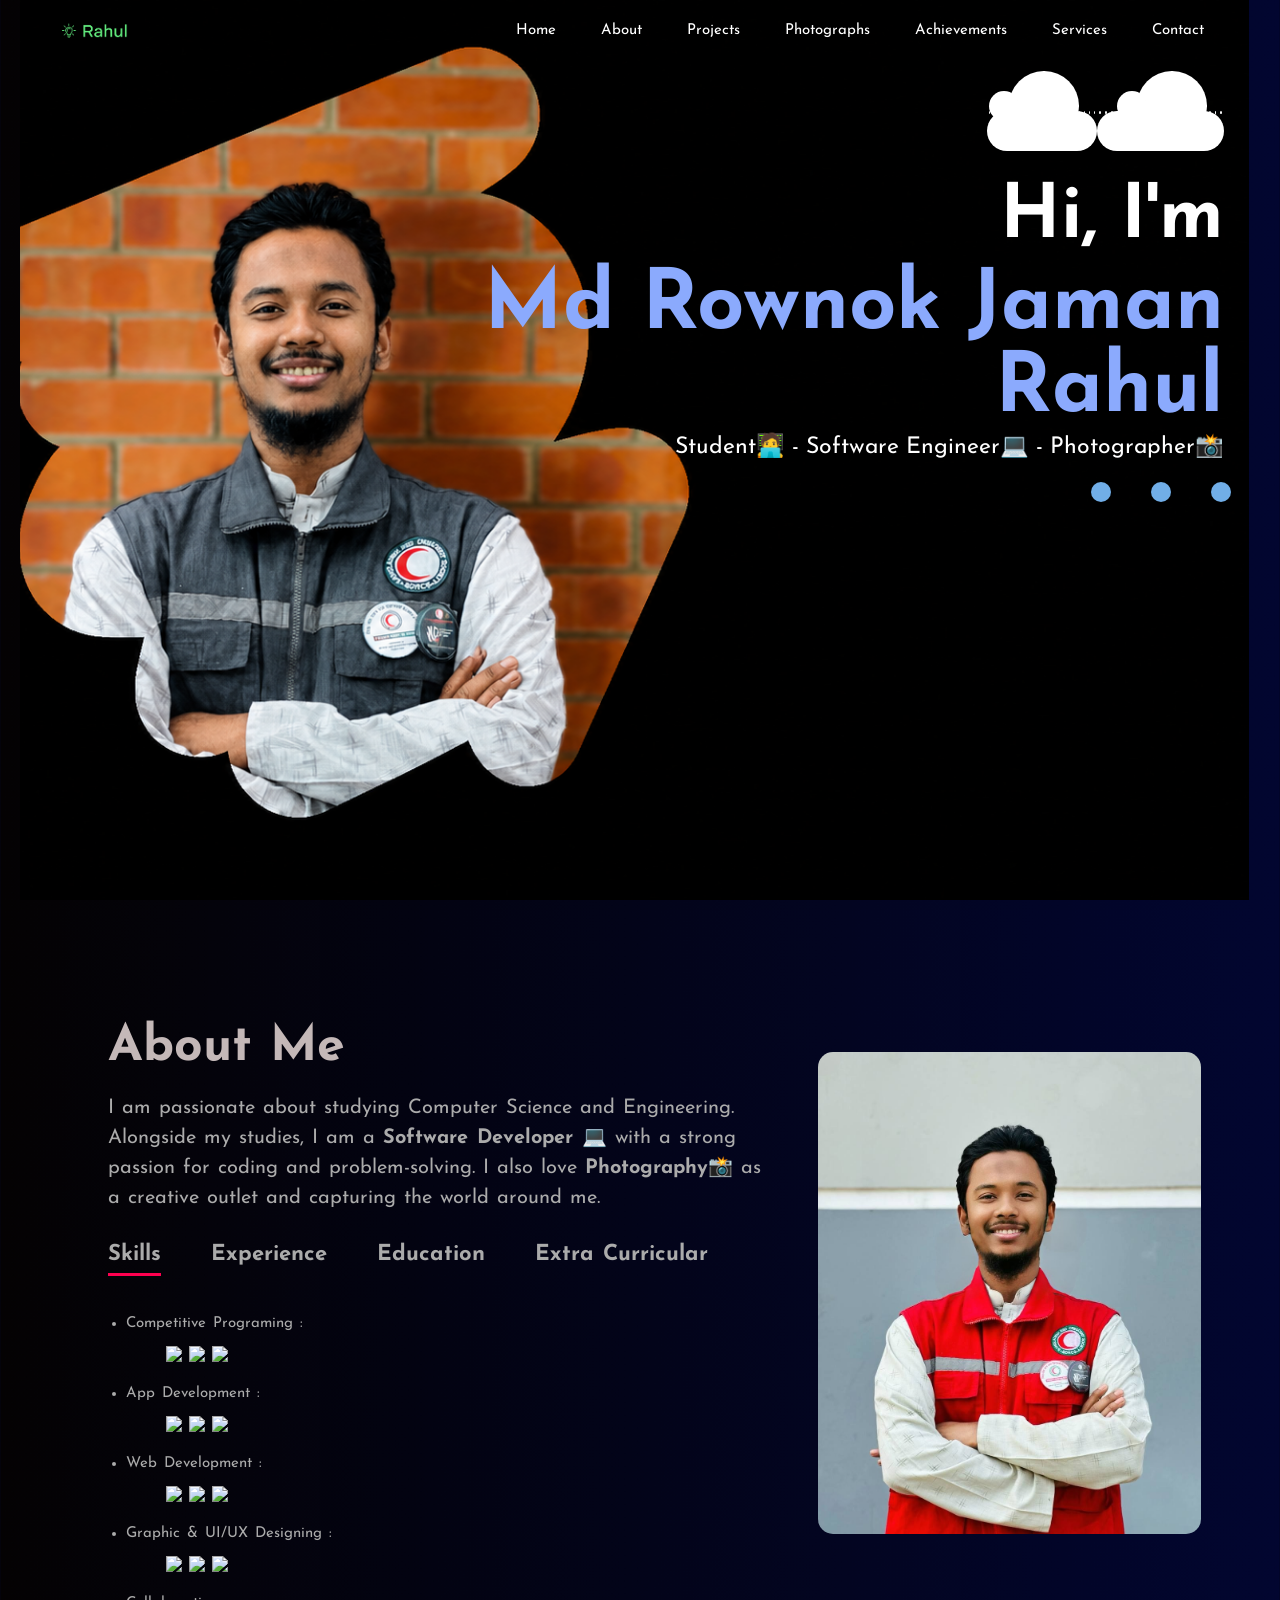
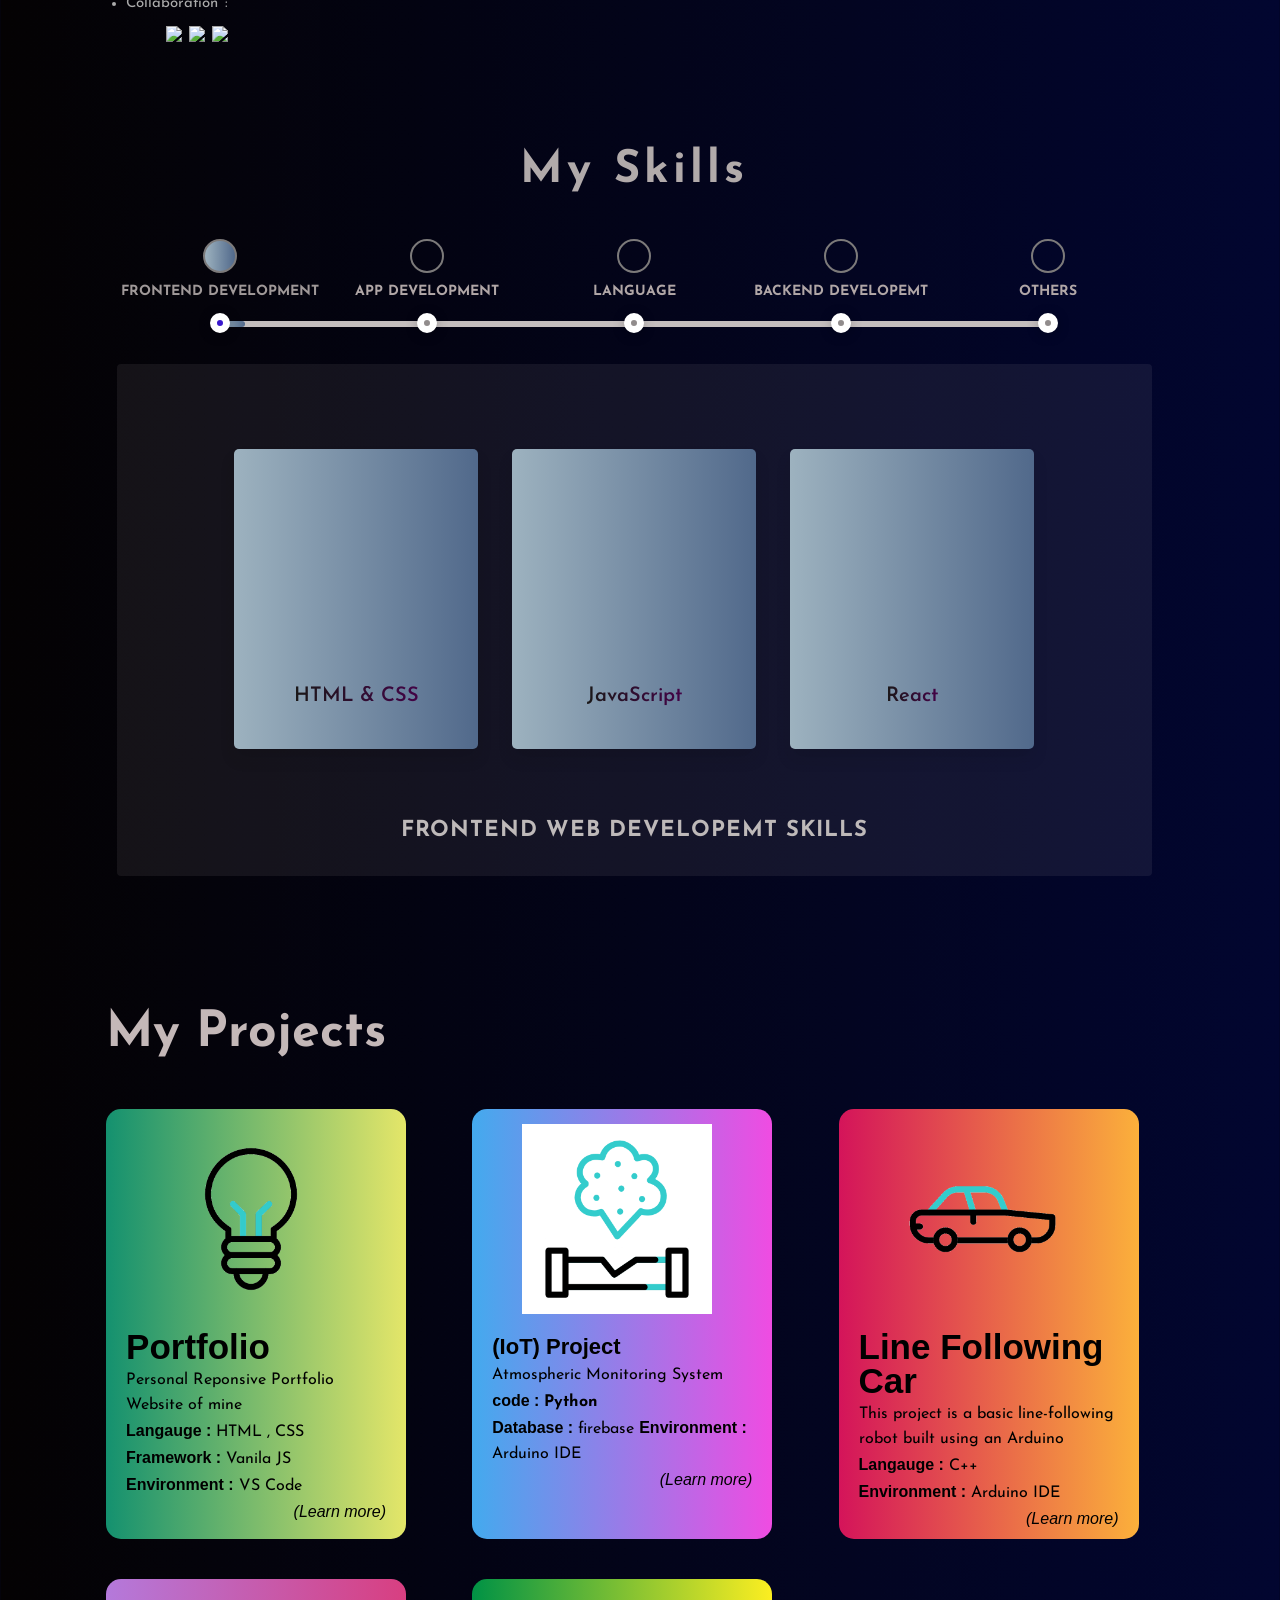
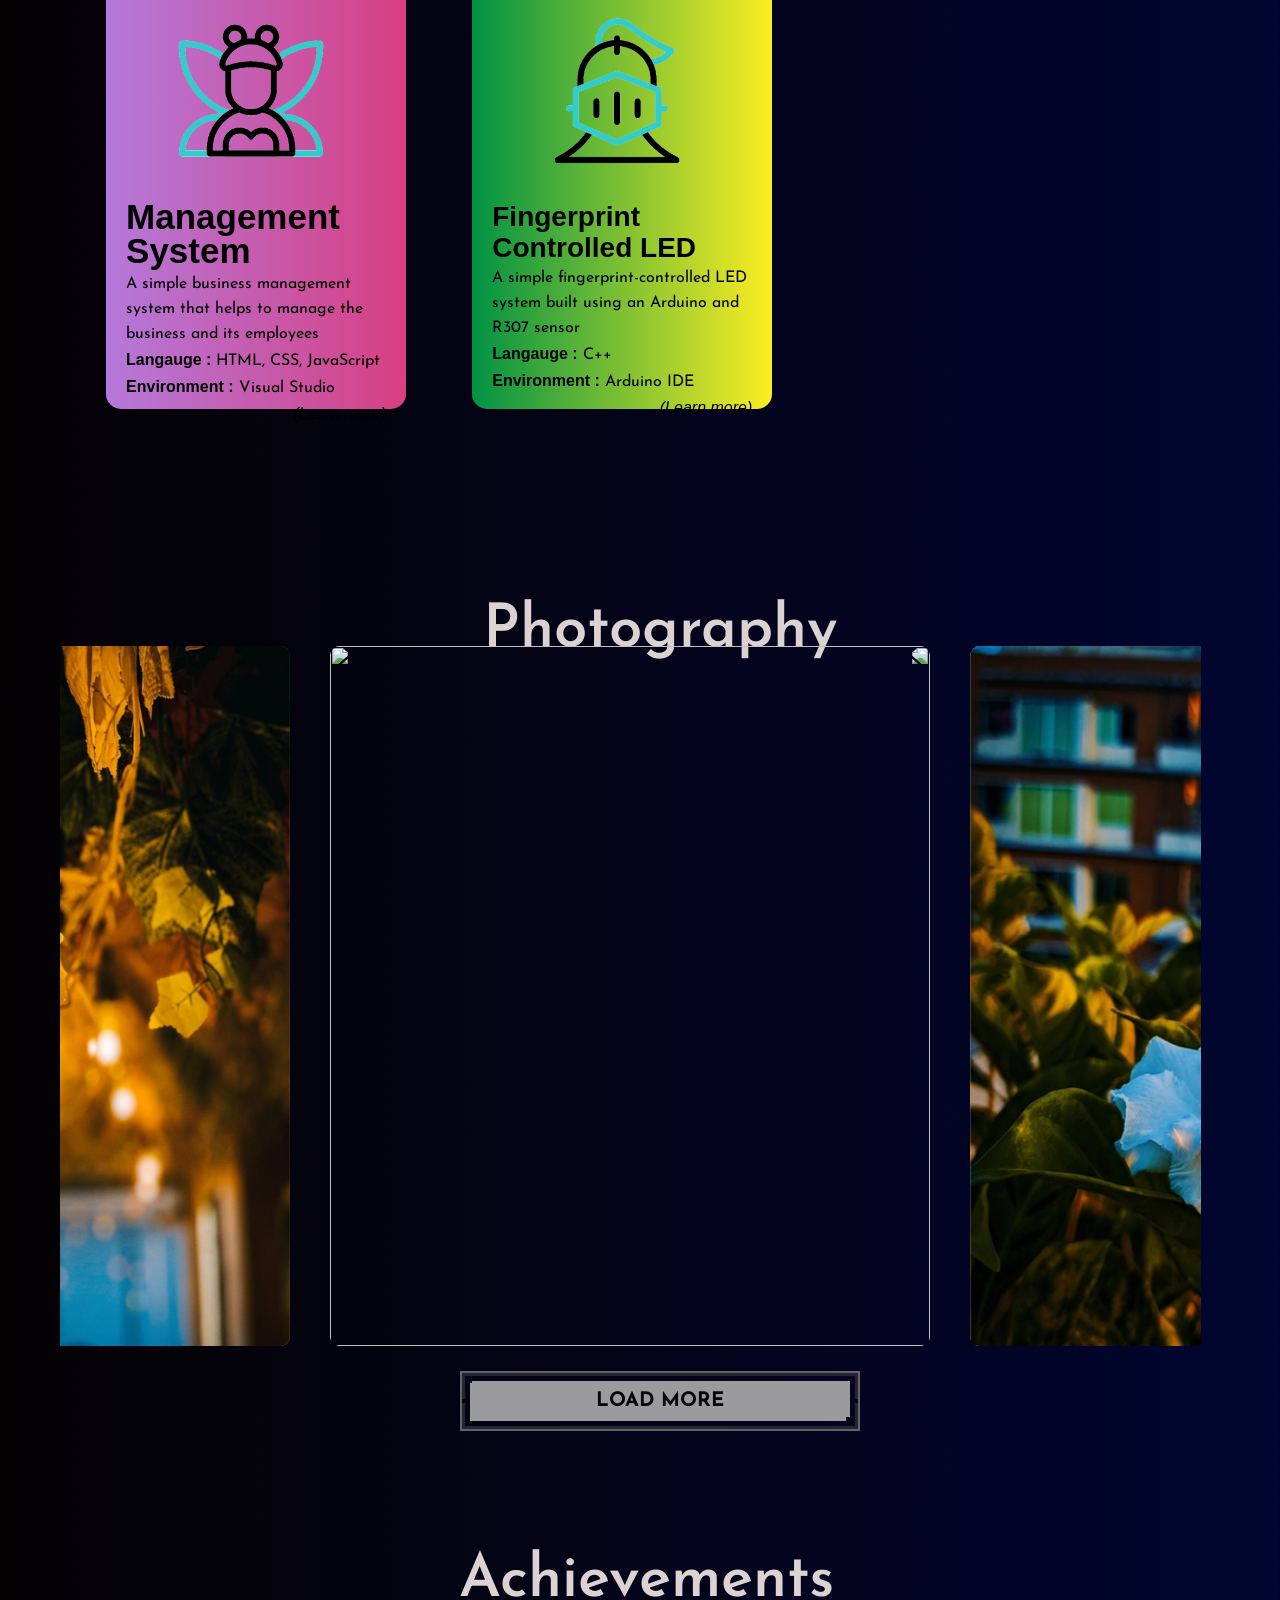
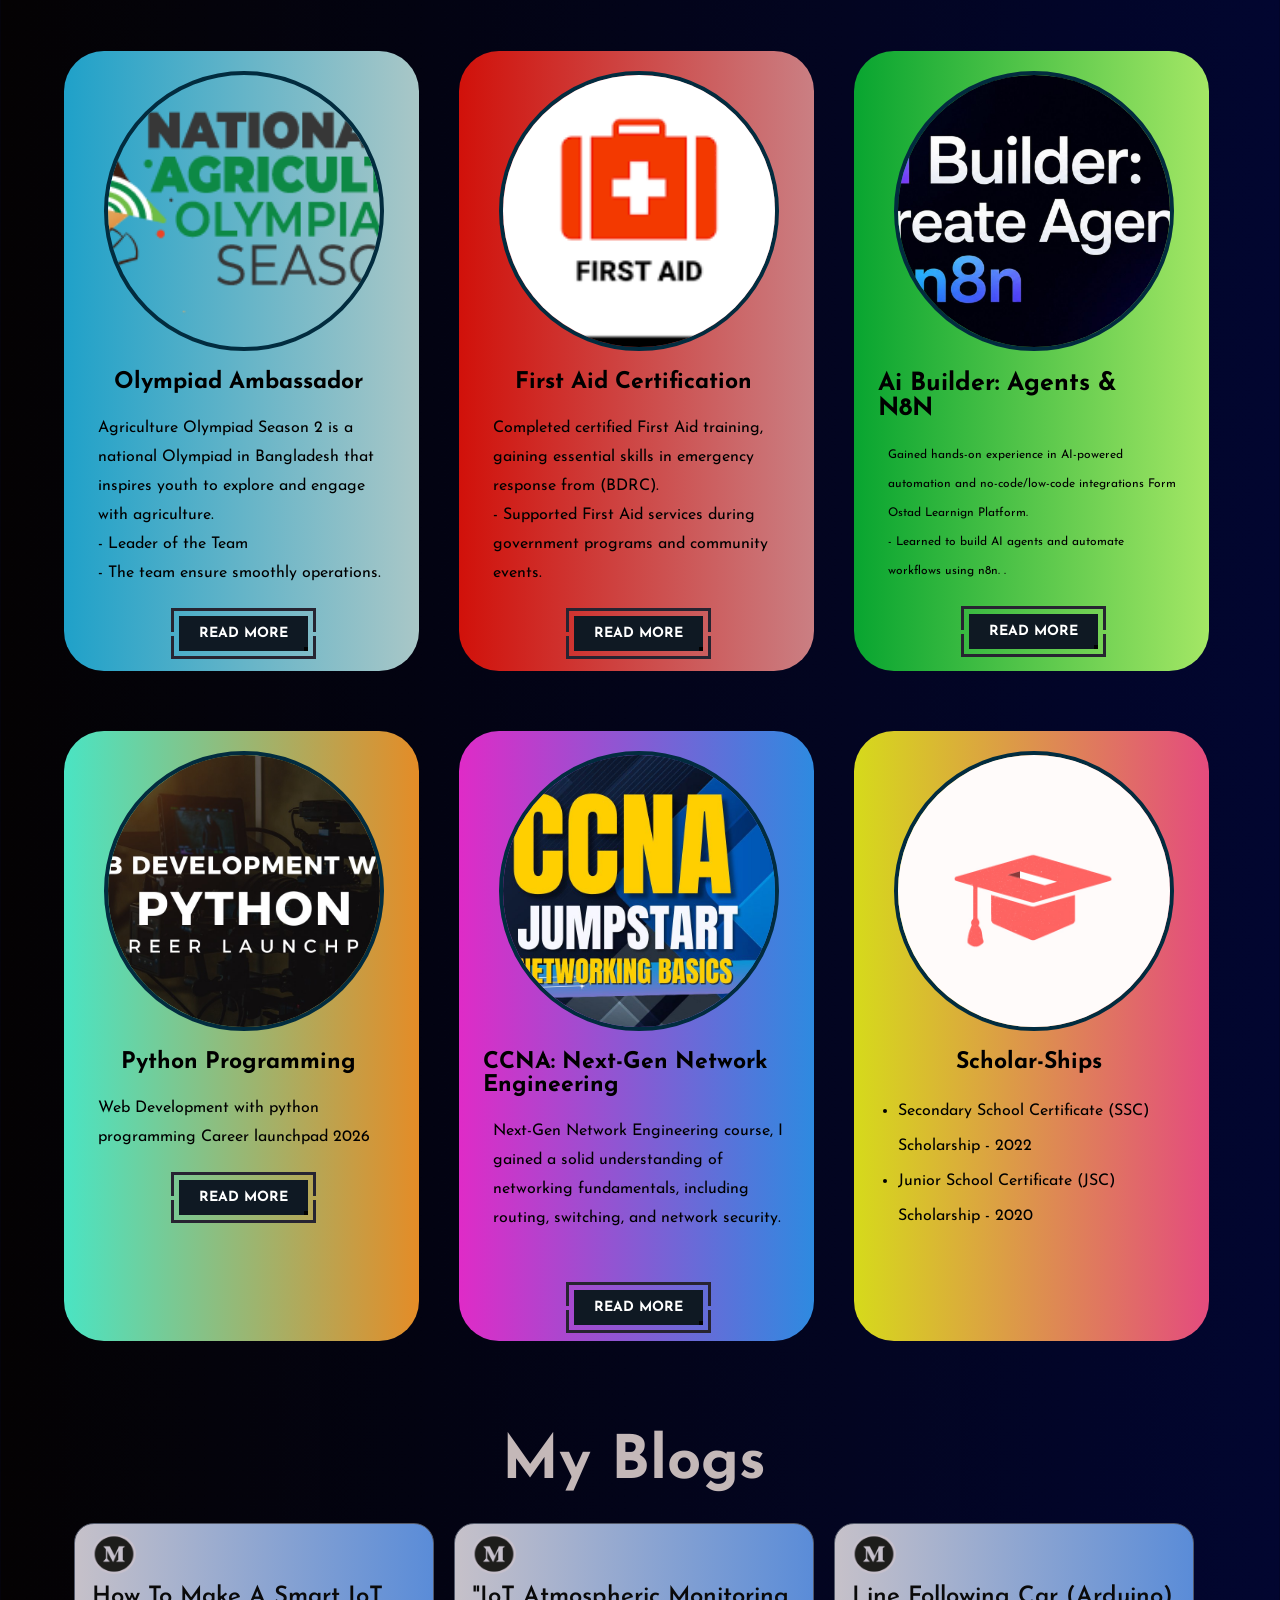
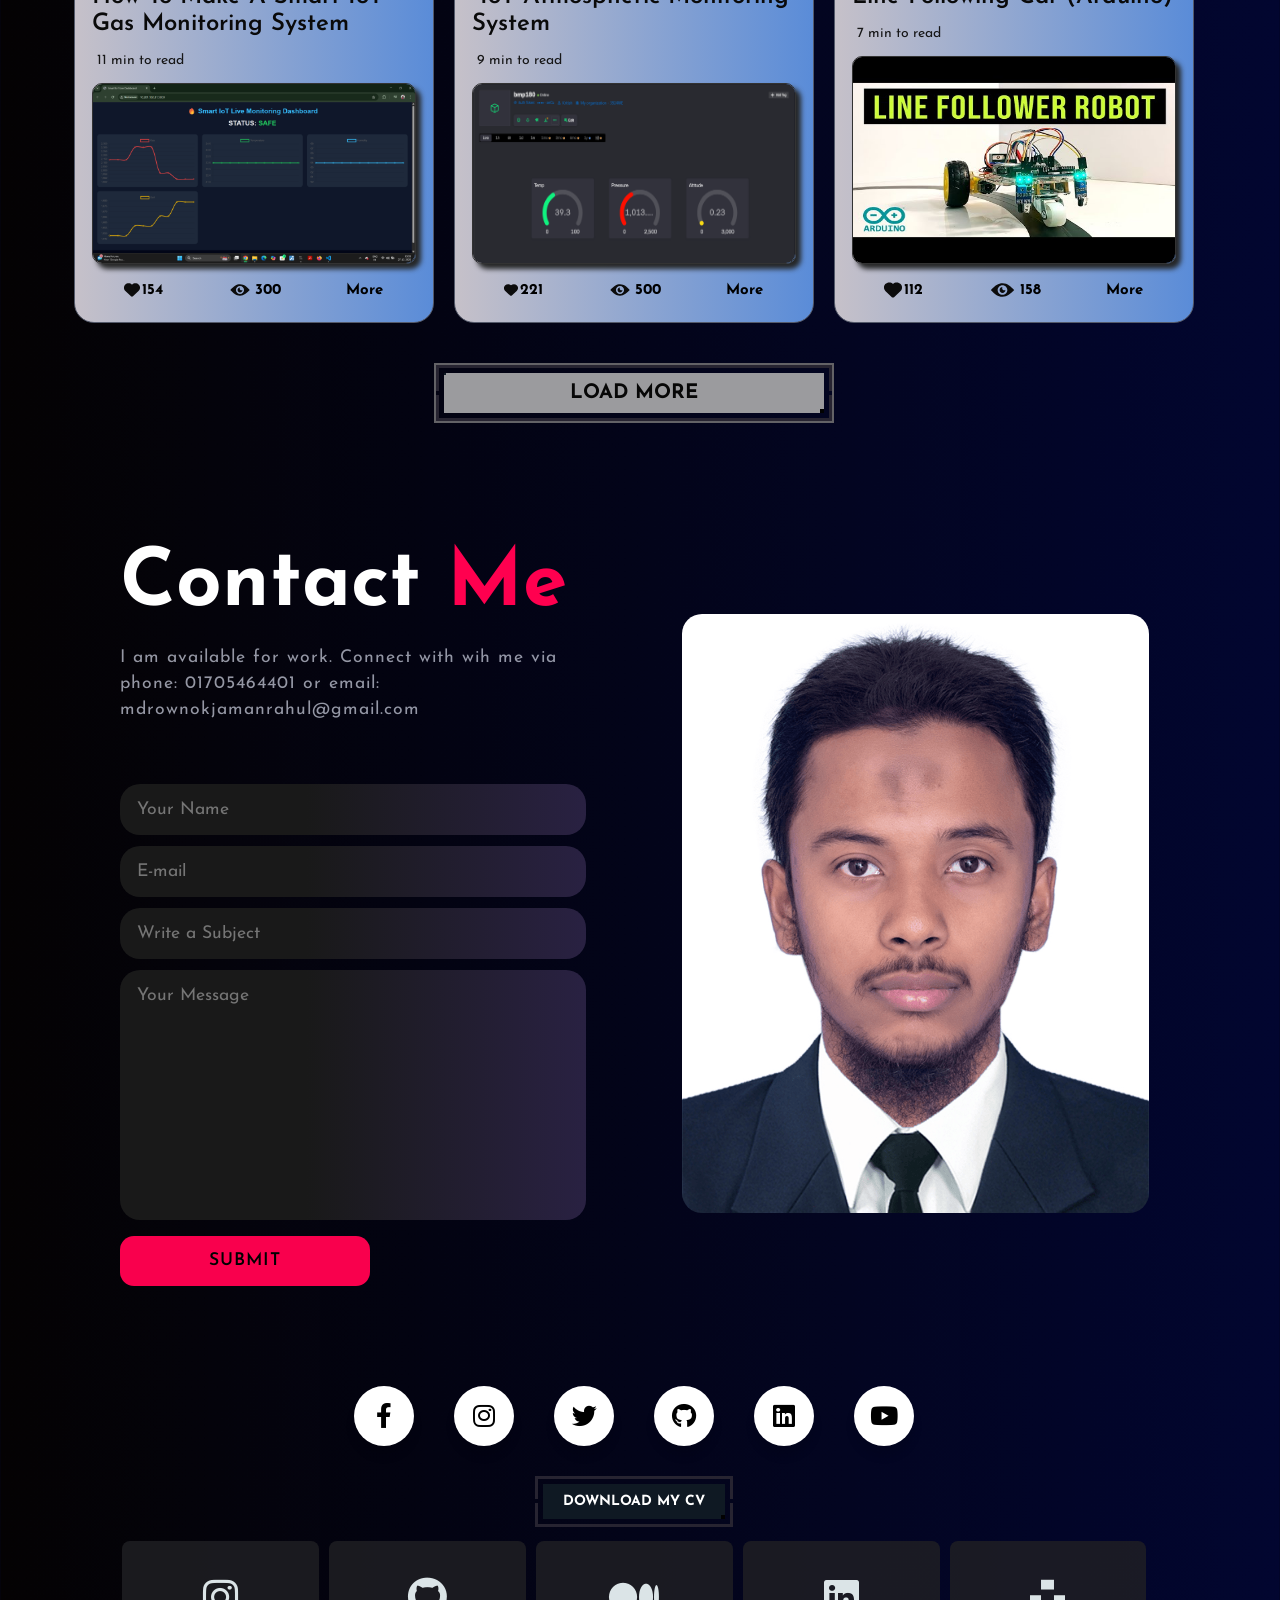
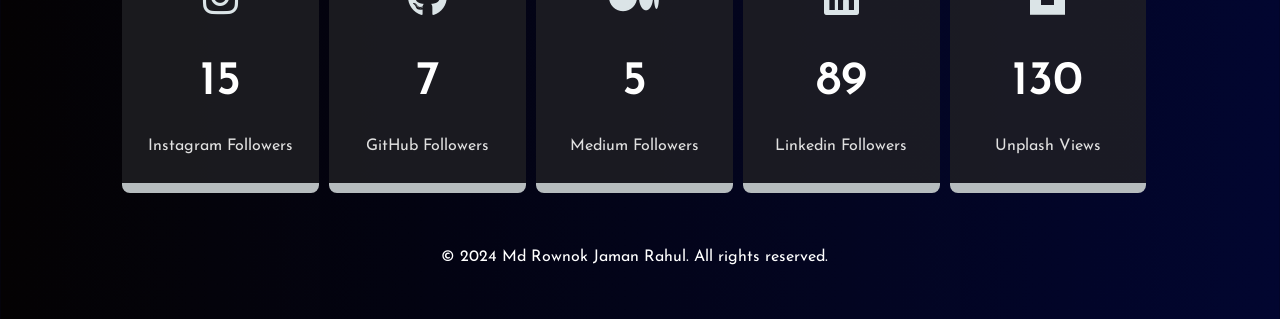
==== commit d13ff1fc: "Update index.html" ====
--- a/index.html
+++ b/index.html
@@ -167,8 +167,8 @@
 
                     <div class="sub-line">
                         <p>
-                            I am currently studying Computer Science and Engineering in Green University Of Bangladesh (GUB). Besides, I am a <b>Software Developer💻</b> with a passion for coding and
-                            problem solving.
+                            I am passionate about studying Computer Science and Engineering. Alongside my studies, I am a <b>Software Developer 💻</b> with a strong passion for coding and problem-solving.
+
                             I also love <b>Photography📸</b> as a creative outlet and capturing the world around me.
                         </p>
                     </div>
@@ -287,8 +287,8 @@
                         <ul>
                             <li><span class="Education"><b>B.Sc in Software Engineering</b> </span><br>
 
-                                <p>Green University Of Bangladesh, Dhaka </p>
-                                <p align="left">2025 - Present <span class="cg">(CGPA - )</span> </p>
+                             <!--   <p>Green University Of Bangladesh, Dhaka </p>
+                                <p align="left">2025 - Present <span class="cg">(CGPA - )</span> </p> -->
 
 
                             </li><br>
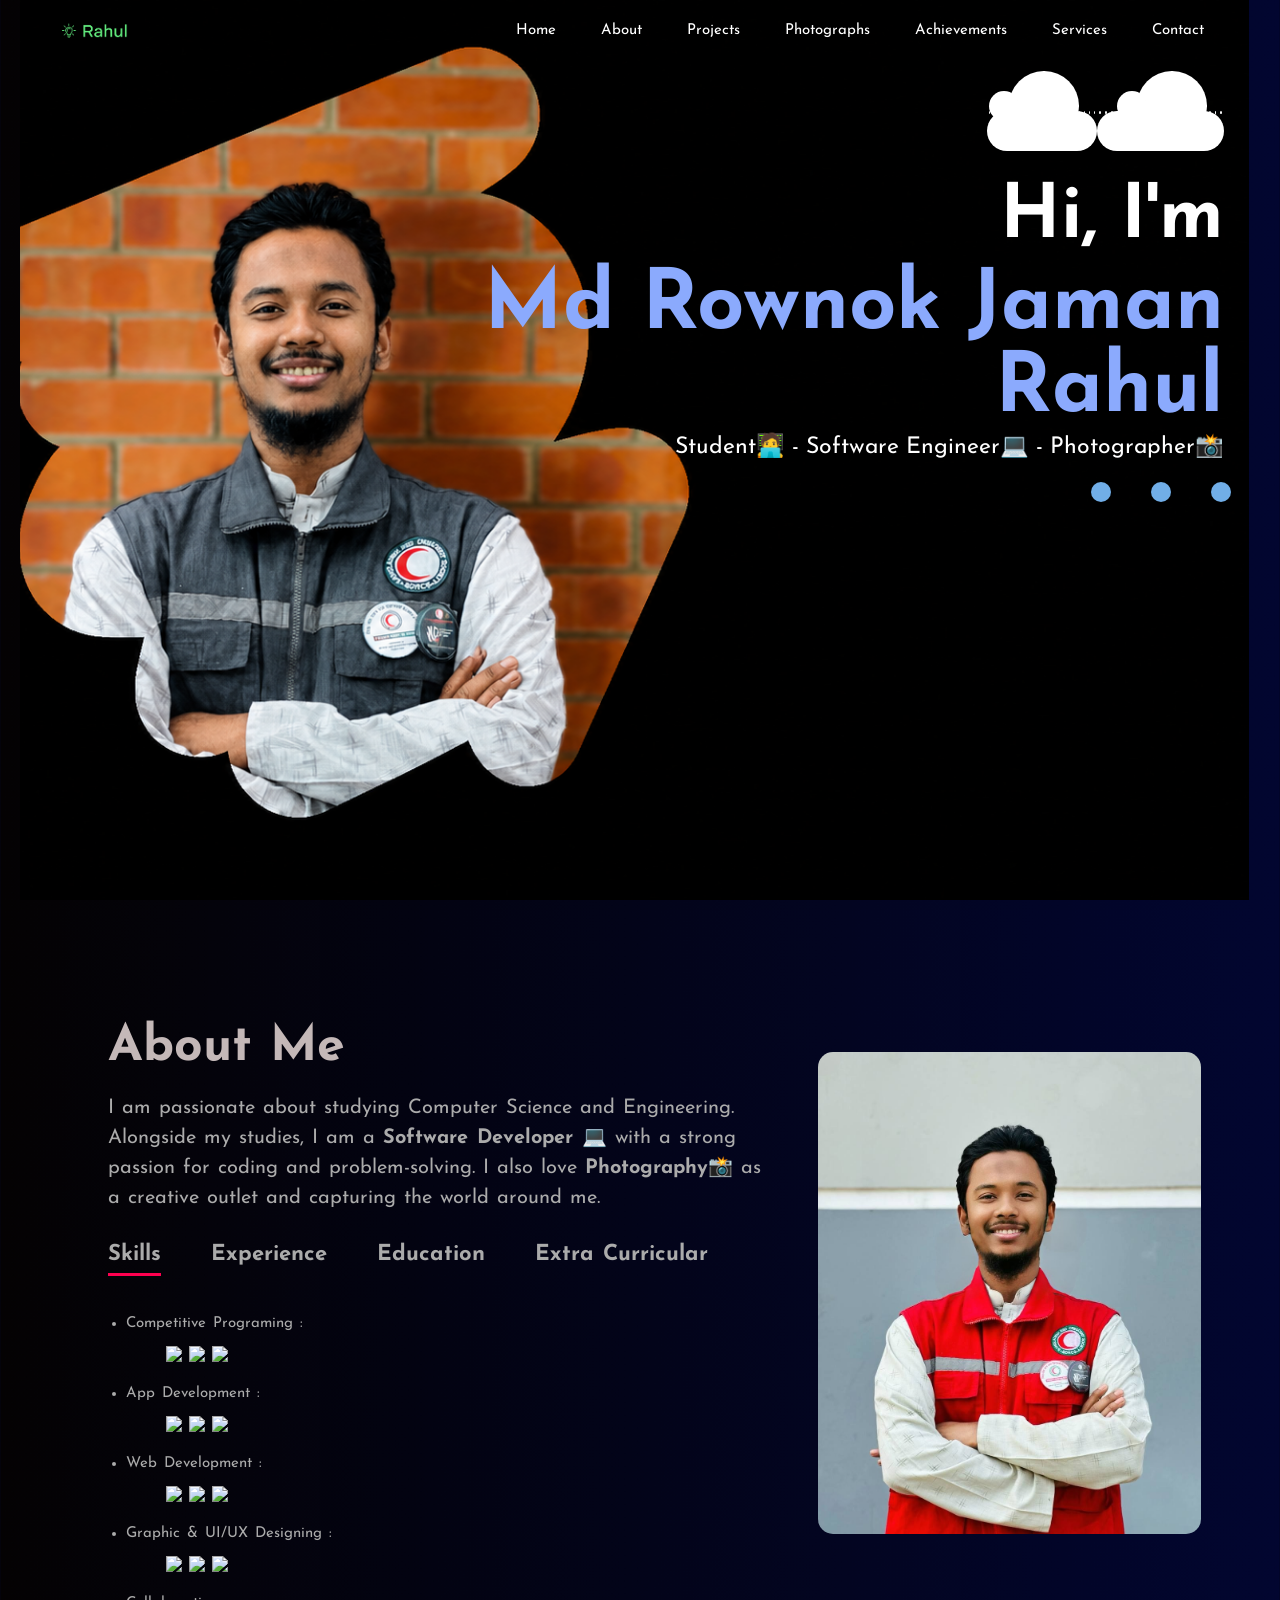
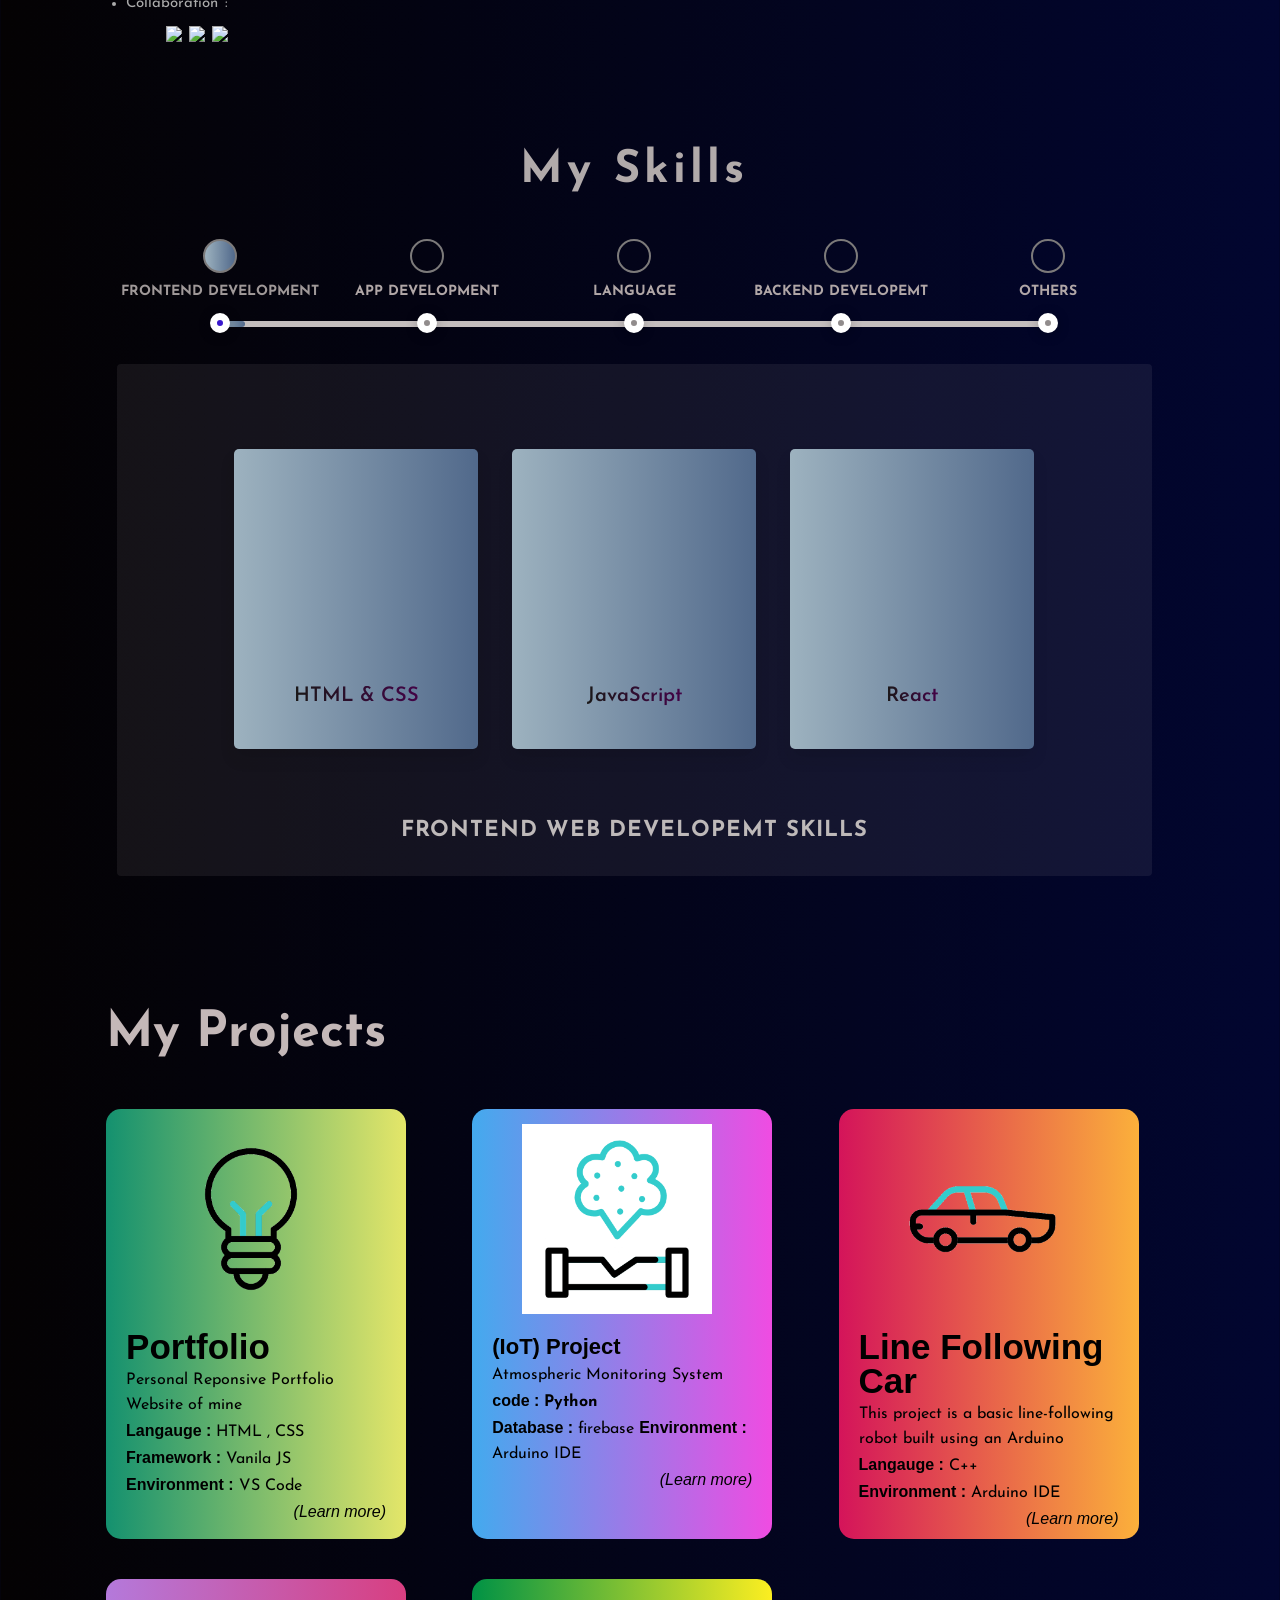
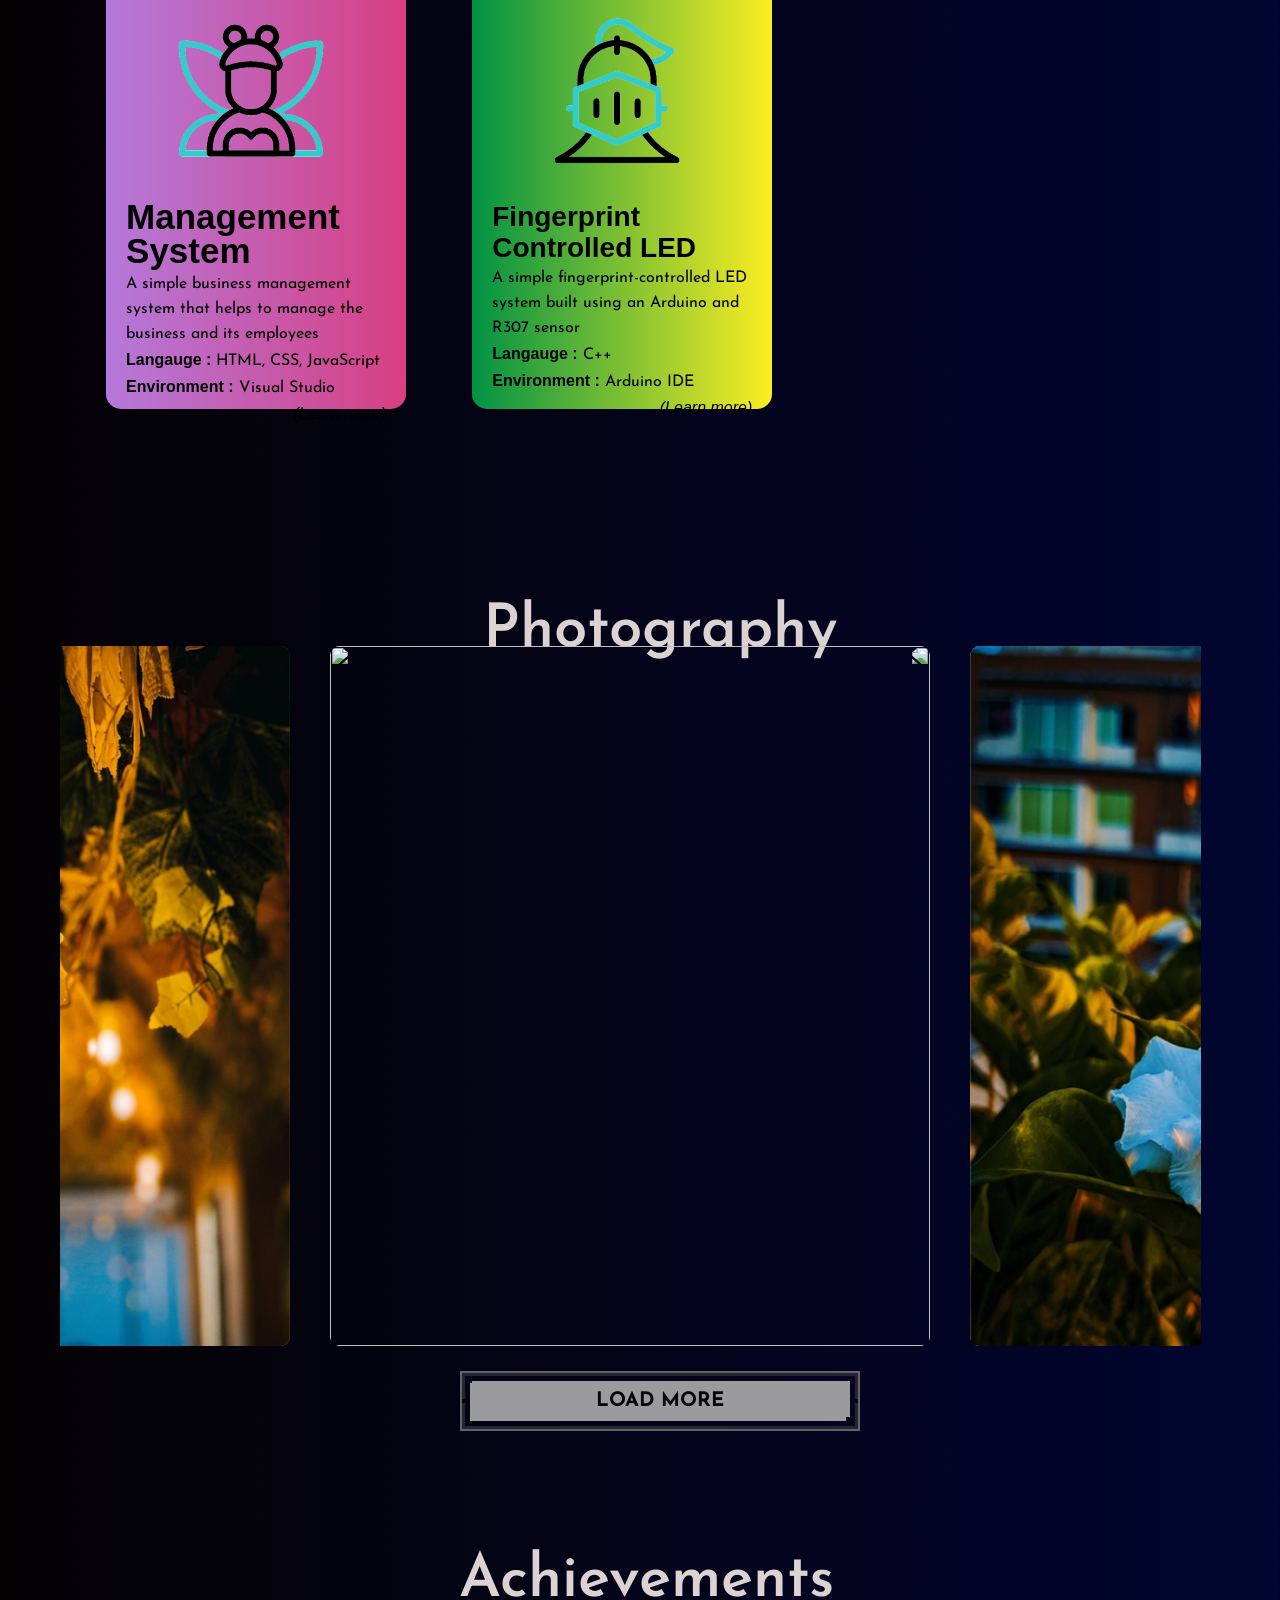
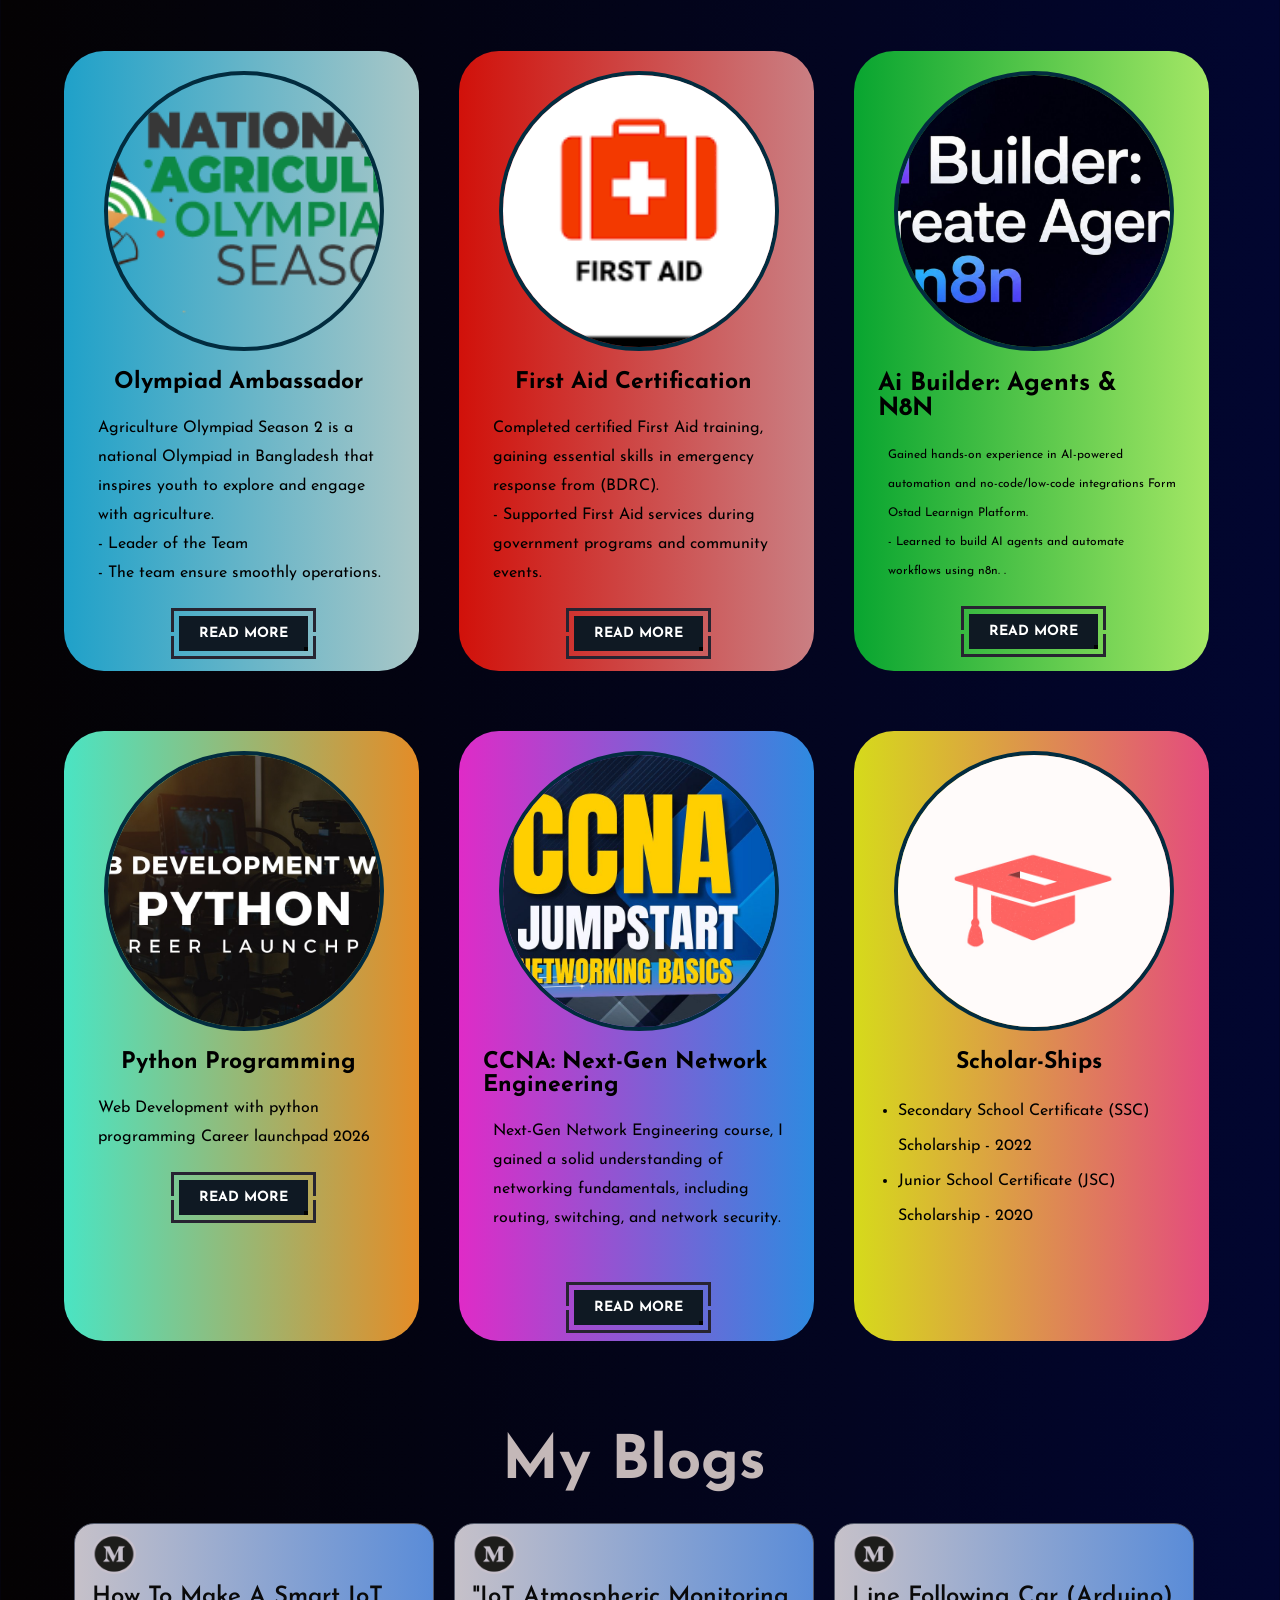
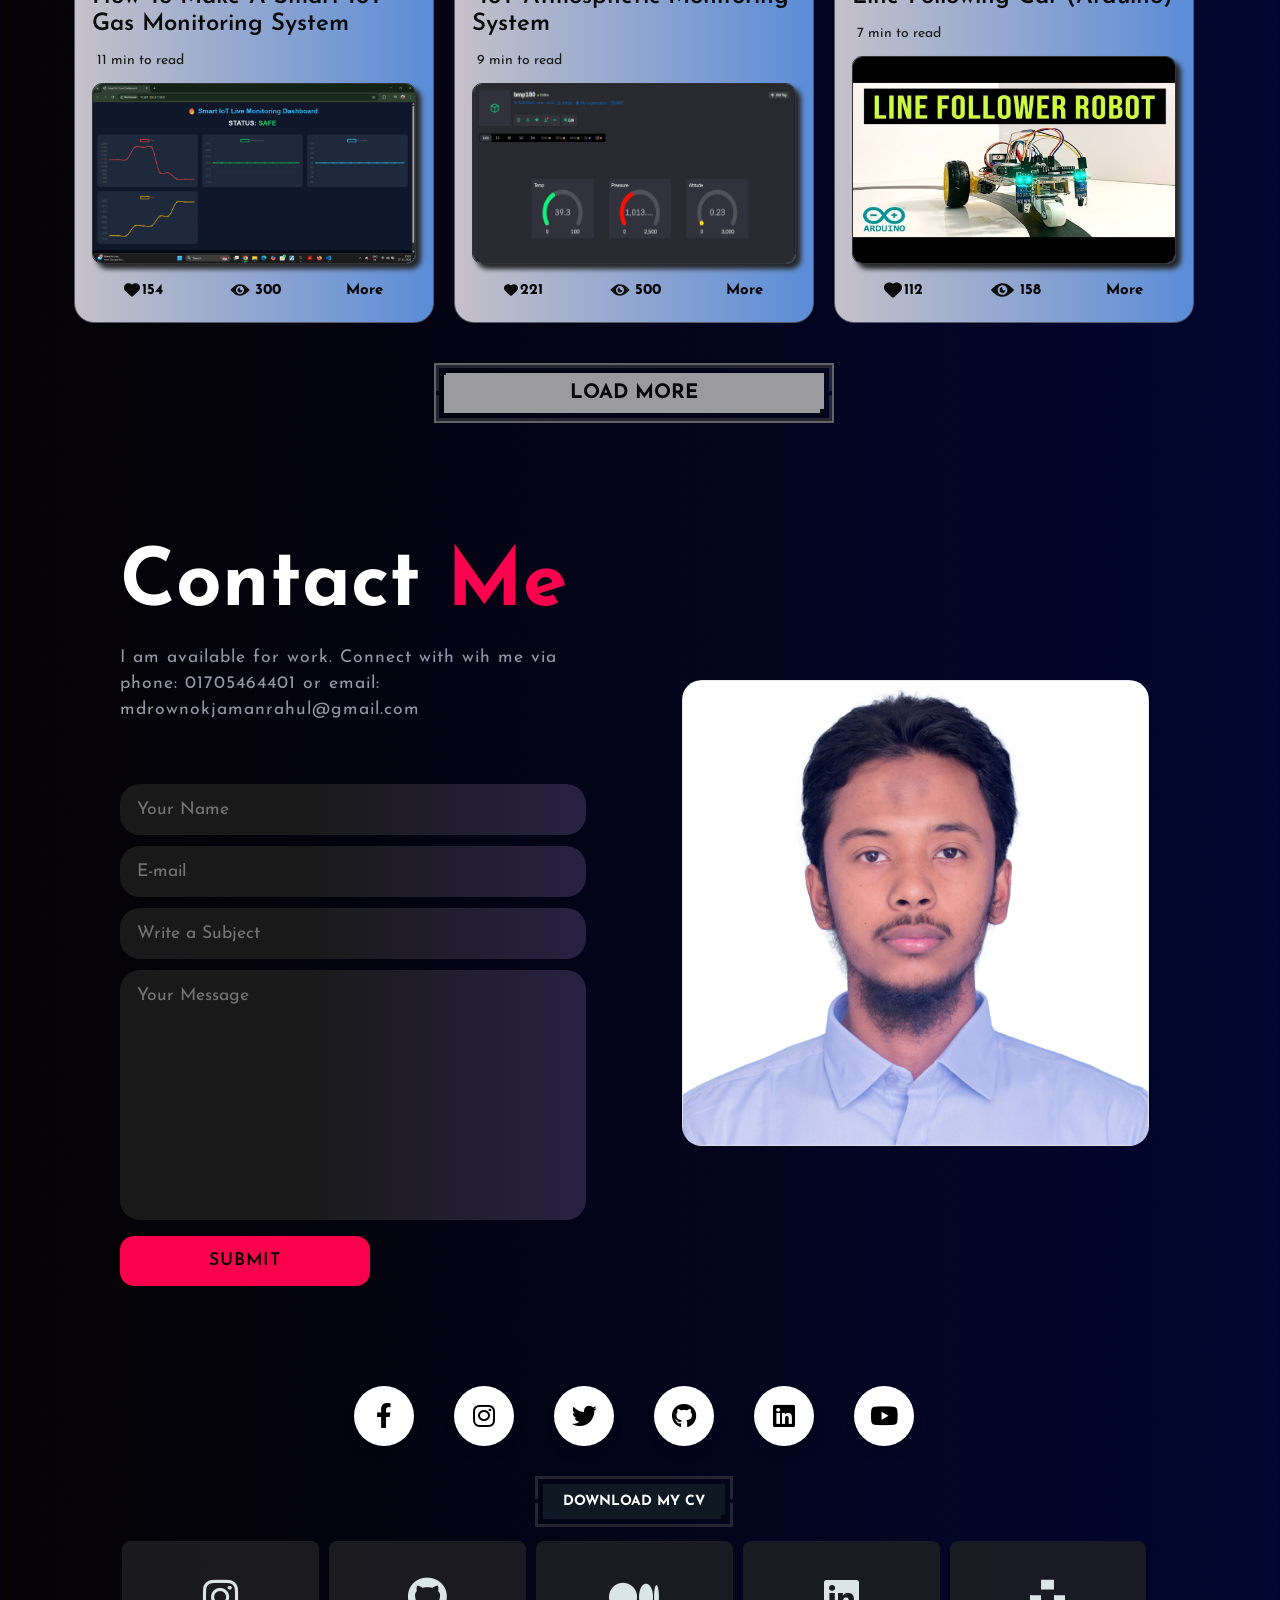
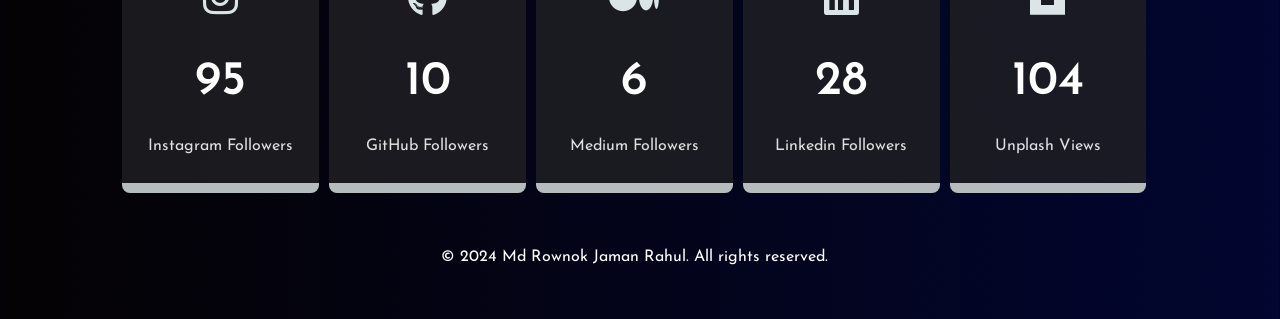
==== commit 6c8c38f9: "Update index.html" ====
--- a/index.html
+++ b/index.html
@@ -285,7 +285,7 @@
 
                     <div class="tab-contents" id="education">
                         <ul>
-                            <li><span class="Education"><b>B.Sc in Software Engineering</b> </span><br>
+                            <li><span class="Education"><b></b> </span><br>
 
                              <!--   <p>Green University Of Bangladesh, Dhaka </p>
                                 <p align="left">2025 - Present <span class="cg">(CGPA - )</span> </p> -->
